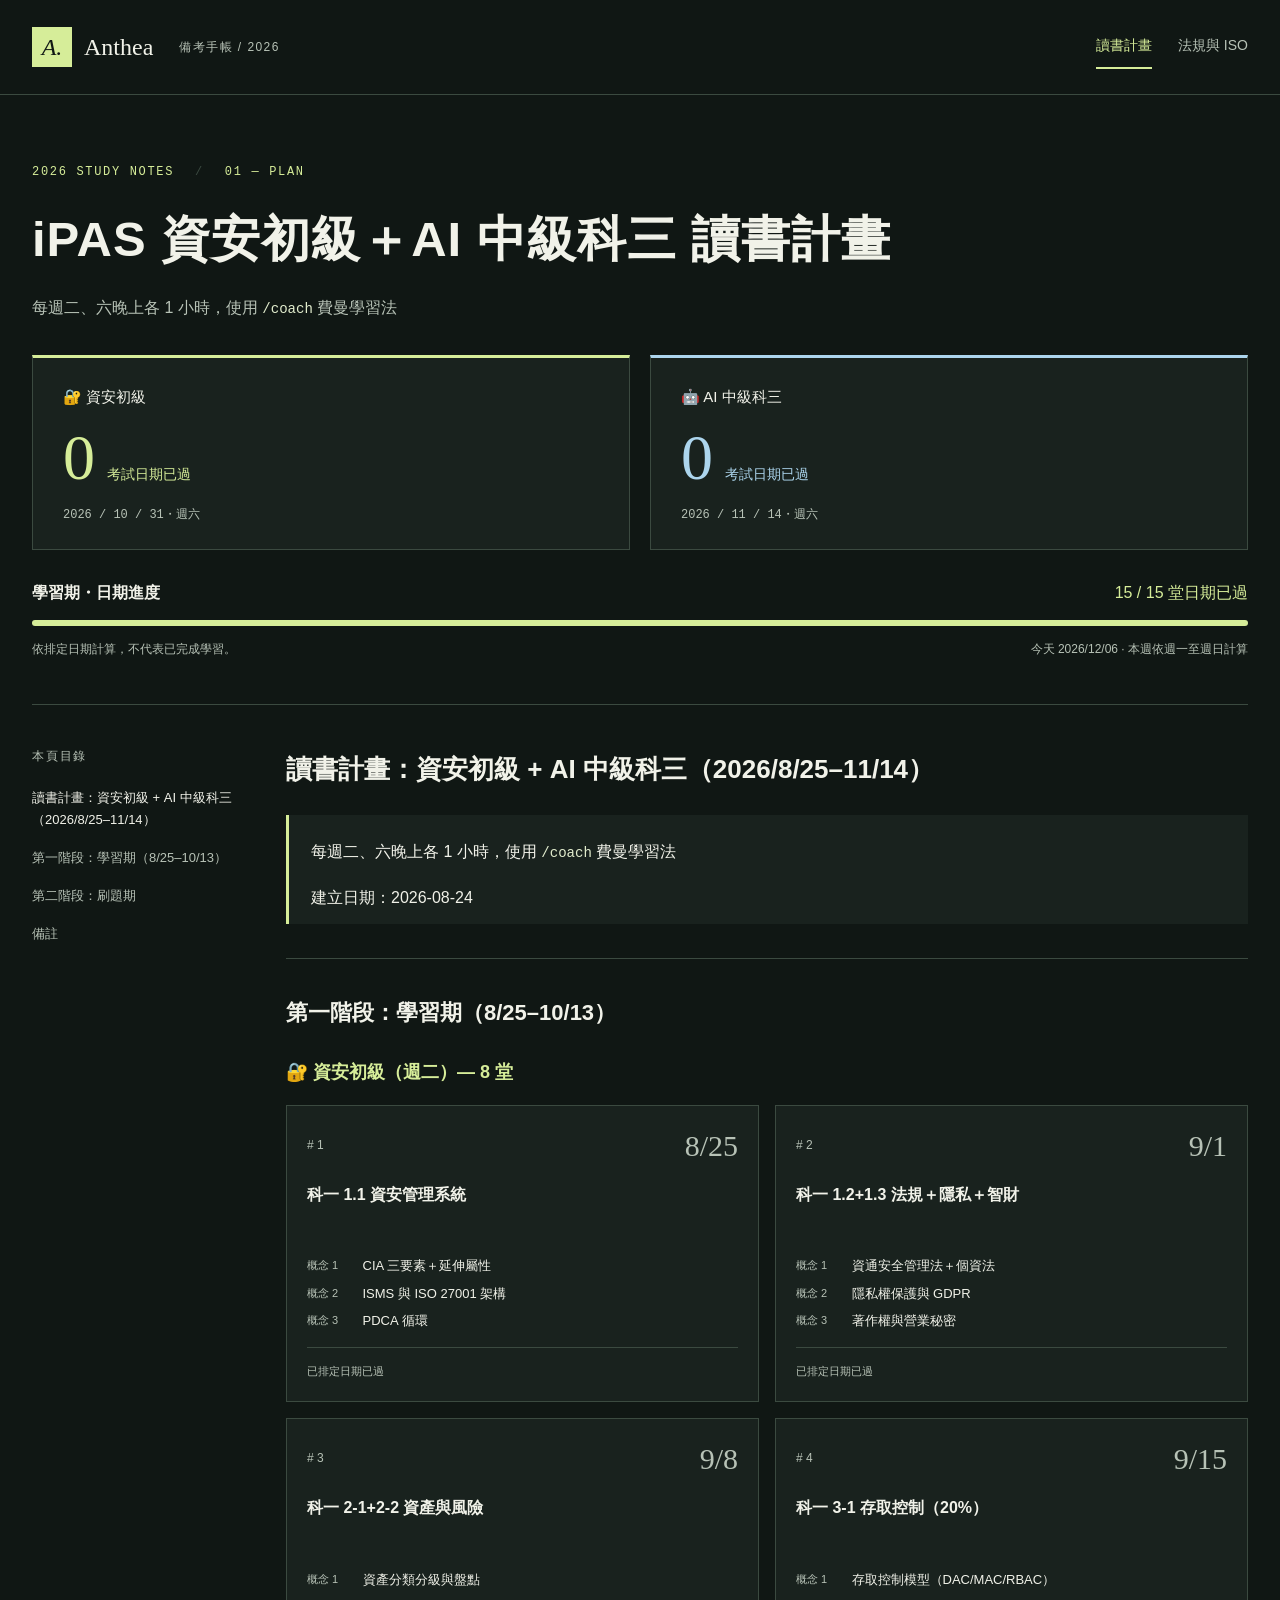
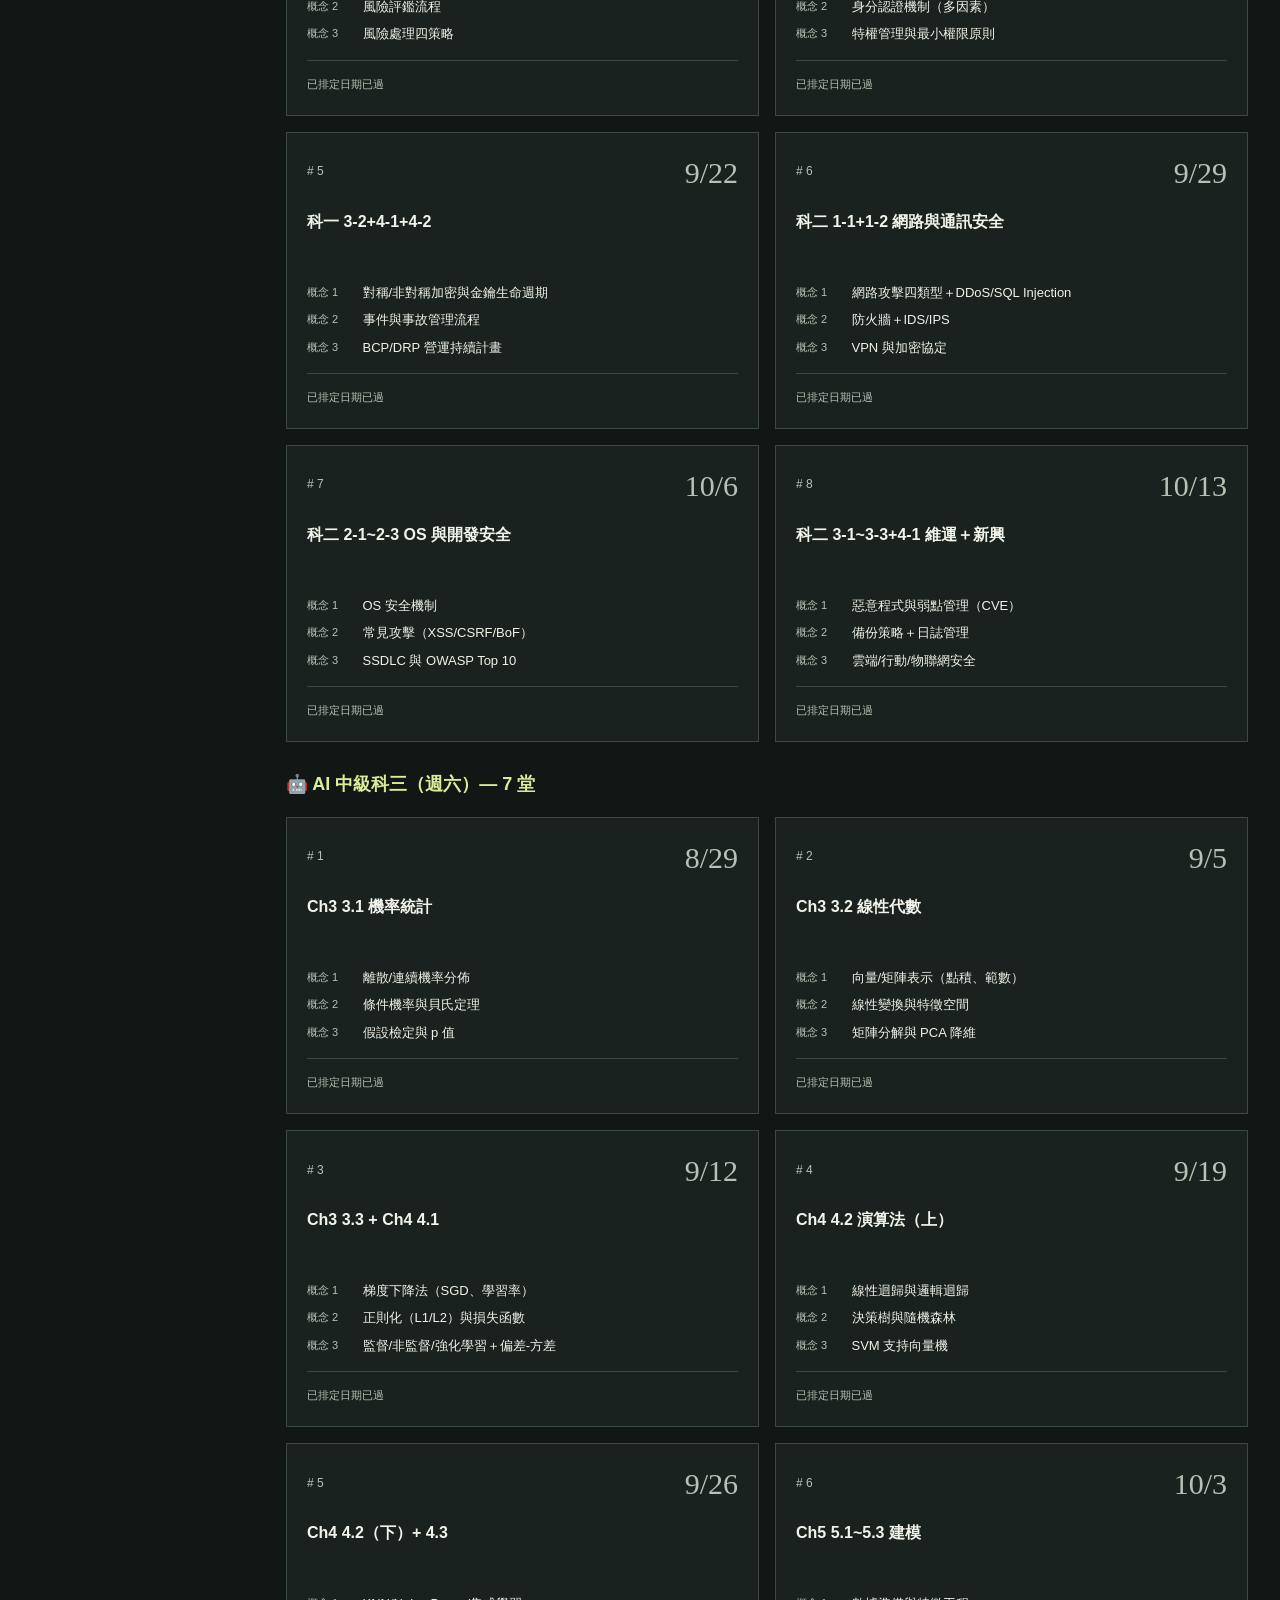
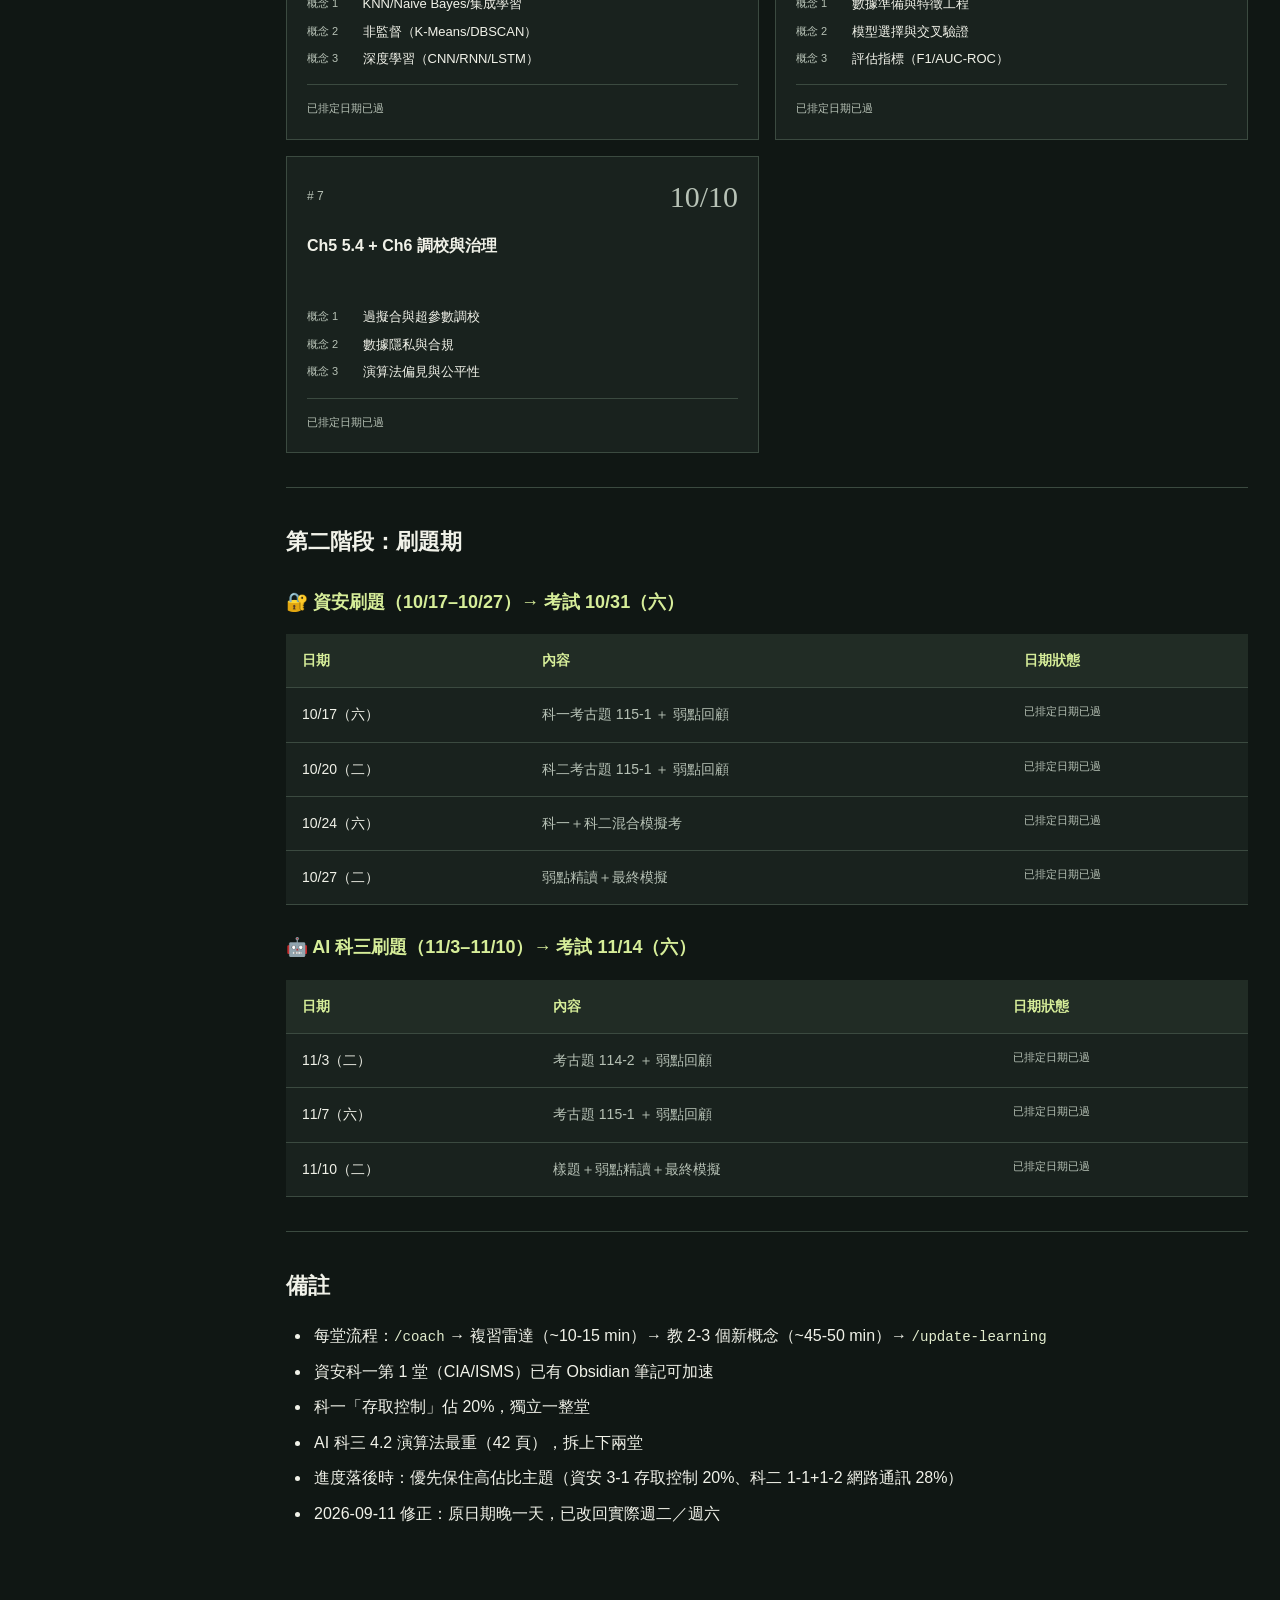
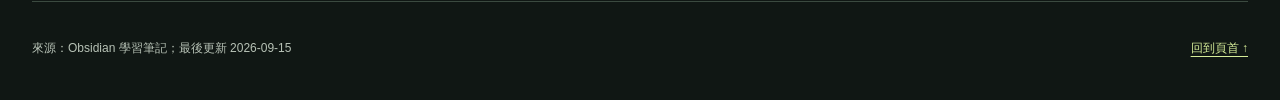
==== index.html @ b72fe439 "iPAS 讀書計畫與資安法規 ISO 總整理靜態網頁 Co-Authored-By: Claude Fable 5.1 <noreply@anthropic.com>" ====
<!doctype html>
<html lang="zh-Hant">
<head>
<meta charset="utf-8">
<meta name="viewport" content="width=device-width, initial-scale=1">
<meta name="color-scheme" content="dark">
<meta name="description" content="iPAS 資安初級＋AI 中級科三 讀書計畫；完整保留 Obsidian 學習筆記與待確認紀錄。">
<title>iPAS 資安初級＋AI 中級科三 讀書計畫</title>
<link rel="icon" href="data:,">
<link rel="stylesheet" href="styles.css">
<script src="app.js" defer></script>
</head>
<body class="plan">
<a class="skip-link" href="#main">跳至主要內容</a>
<header class="site-header"><div class="header-inner">
<a class="brand" href="index.html"><span class="brand-mark" aria-hidden="true">A.</span> Anthea<span class="brand-note">備考手帳 / 2026</span></a>
<nav aria-label="主要導覽"><a href="index.html" aria-current="page">讀書計畫</a><a href="regulations.html" >法規與 ISO</a></nav>
</div></header>
<main id="main">
<section class="hero"><p class="eyebrow">2026 STUDY NOTES <span aria-hidden="true">/</span> 01 — PLAN</p>
<h1>iPAS 資安初級＋AI 中級科三 讀書計畫</h1><p class="hero-intro">每週二、六晚上各 1 小時，使用 <code>/coach</code> 費曼學習法</p>
<div class="countdown-grid">
<section class="countdown security"><p class="card-label">🔐 資安初級</p><p class="countdown-value"><strong data-countdown="2026-10-31">—</strong><span data-countdown-label>天後考試</span></p><p class="exam-date">2026 / 10 / 31・週六</p></section>
<section class="countdown ai"><p class="card-label">🤖 AI 中級科三</p><p class="countdown-value"><strong data-countdown="2026-11-14">—</strong><span data-countdown-label>天後考試</span></p><p class="exam-date">2026 / 11 / 14・週六</p></section>
</div>
<section class="progress-panel" aria-labelledby="progress-title"><div class="progress-heading"><h2 id="progress-title">學習期・日期進度</h2><span id="progress-count">— / 15 堂</span></div>
<progress id="schedule-progress" max="15" value="0" aria-labelledby="progress-title"></progress>
<div class="progress-caption"><p>依排定日期計算，不代表已完成學習。</p><p id="today-label">日期狀態於啟用 JavaScript 後顯示</p></div></section>
<noscript><p class="notice">JavaScript 未啟用：倒數、日期狀態與進度不計算；完整課表仍可閱讀。</p></noscript></section>
<div class="reading-layout"><aside class="page-toc"><nav aria-label="頁內目錄"><p class="toc-label">本頁目錄</p><a href="#plan-s1" class="toc-level-2">讀書計畫：資安初級 + AI 中級科三（2026/8/25–11/14）</a>
<a href="#plan-s2" class="toc-level-3">第一階段：學習期（8/25–10/13）</a>
<a href="#plan-s5" class="toc-level-3">第二階段：刷題期</a>
<a href="#plan-s8" class="toc-level-3">備註</a></nav></aside>
<div class="reading-content">
<h2 id="plan-s1">讀書計畫：資安初級 + AI 中級科三（2026/8/25–11/14）</h2>
<blockquote>
<p>每週二、六晚上各 1 小時，使用 <code>/coach</code> 費曼學習法</p>
<p>建立日期：2026-08-24</p>
</blockquote>
<hr>
<h3 id="plan-s2">第一階段：學習期（8/25–10/13）</h3>
<h4 id="plan-s3">🔐 資安初級（週二）— 8 堂</h4>
<div class="table-scroll" role="region" tabindex="0" aria-label="🔐 資安初級（週二）— 8 堂">
<table class="lesson-table">
<thead><tr>
<th scope="col">#</th>
<th scope="col">日期</th>
<th scope="col">範圍</th>
<th scope="col">概念 1</th>
<th scope="col">概念 2</th>
<th scope="col">概念 3</th>
<th scope="col">日期狀態</th>
</tr></thead>
<tbody>
<tr data-date="2026-08-25" data-kind="lesson">
<td data-label="#">1</td>
<td data-label="日期">8/25</td>
<td data-label="範圍">科一 1.1 資安管理系統</td>
<td data-label="概念 1">CIA 三要素＋延伸屬性</td>
<td data-label="概念 2">ISMS 與 ISO 27001 架構</td>
<td data-label="概念 3">PDCA 循環</td>
<td class="date-status" data-label="日期狀態">已排定</td>
</tr>
<tr data-date="2026-09-01" data-kind="lesson">
<td data-label="#">2</td>
<td data-label="日期">9/1</td>
<td data-label="範圍">科一 1.2+1.3 法規＋隱私＋智財</td>
<td data-label="概念 1">資通安全管理法＋個資法</td>
<td data-label="概念 2">隱私權保護與 GDPR</td>
<td data-label="概念 3">著作權與營業秘密</td>
<td class="date-status" data-label="日期狀態">已排定</td>
</tr>
<tr data-date="2026-09-08" data-kind="lesson">
<td data-label="#">3</td>
<td data-label="日期">9/8</td>
<td data-label="範圍">科一 2-1+2-2 資產與風險</td>
<td data-label="概念 1">資產分類分級與盤點</td>
<td data-label="概念 2">風險評鑑流程</td>
<td data-label="概念 3">風險處理四策略</td>
<td class="date-status" data-label="日期狀態">已排定</td>
</tr>
<tr data-date="2026-09-15" data-kind="lesson">
<td data-label="#">4</td>
<td data-label="日期">9/15</td>
<td data-label="範圍">科一 3-1 存取控制（20%）</td>
<td data-label="概念 1">存取控制模型（DAC/MAC/RBAC）</td>
<td data-label="概念 2">身分認證機制（多因素）</td>
<td data-label="概念 3">特權管理與最小權限原則</td>
<td class="date-status" data-label="日期狀態">已排定</td>
</tr>
<tr data-date="2026-09-22" data-kind="lesson">
<td data-label="#">5</td>
<td data-label="日期">9/22</td>
<td data-label="範圍">科一 3-2+4-1+4-2</td>
<td data-label="概念 1">對稱/非對稱加密與金鑰生命週期</td>
<td data-label="概念 2">事件與事故管理流程</td>
<td data-label="概念 3">BCP/DRP 營運持續計畫</td>
<td class="date-status" data-label="日期狀態">已排定</td>
</tr>
<tr data-date="2026-09-29" data-kind="lesson">
<td data-label="#">6</td>
<td data-label="日期">9/29</td>
<td data-label="範圍">科二 1-1+1-2 網路與通訊安全</td>
<td data-label="概念 1">網路攻擊四類型＋DDoS/SQL Injection</td>
<td data-label="概念 2">防火牆＋IDS/IPS</td>
<td data-label="概念 3">VPN 與加密協定</td>
<td class="date-status" data-label="日期狀態">已排定</td>
</tr>
<tr data-date="2026-10-06" data-kind="lesson">
<td data-label="#">7</td>
<td data-label="日期">10/6</td>
<td data-label="範圍">科二 2-1~2-3 OS 與開發安全</td>
<td data-label="概念 1">OS 安全機制</td>
<td data-label="概念 2">常見攻擊（XSS/CSRF/BoF）</td>
<td data-label="概念 3">SSDLC 與 OWASP Top 10</td>
<td class="date-status" data-label="日期狀態">已排定</td>
</tr>
<tr data-date="2026-10-13" data-kind="lesson">
<td data-label="#">8</td>
<td data-label="日期">10/13</td>
<td data-label="範圍">科二 3-1~3-3+4-1 維運＋新興</td>
<td data-label="概念 1">惡意程式與弱點管理（CVE）</td>
<td data-label="概念 2">備份策略＋日誌管理</td>
<td data-label="概念 3">雲端/行動/物聯網安全</td>
<td class="date-status" data-label="日期狀態">已排定</td>
</tr>
</tbody></table>
</div>
<h4 id="plan-s4">🤖 AI 中級科三（週六）— 7 堂</h4>
<div class="table-scroll" role="region" tabindex="0" aria-label="🤖 AI 中級科三（週六）— 7 堂">
<table class="lesson-table">
<thead><tr>
<th scope="col">#</th>
<th scope="col">日期</th>
<th scope="col">範圍</th>
<th scope="col">概念 1</th>
<th scope="col">概念 2</th>
<th scope="col">概念 3</th>
<th scope="col">日期狀態</th>
</tr></thead>
<tbody>
<tr data-date="2026-08-29" data-kind="lesson">
<td data-label="#">1</td>
<td data-label="日期">8/29</td>
<td data-label="範圍">Ch3 3.1 機率統計</td>
<td data-label="概念 1">離散/連續機率分佈</td>
<td data-label="概念 2">條件機率與貝氏定理</td>
<td data-label="概念 3">假設檢定與 p 值</td>
<td class="date-status" data-label="日期狀態">已排定</td>
</tr>
<tr data-date="2026-09-05" data-kind="lesson">
<td data-label="#">2</td>
<td data-label="日期">9/5</td>
<td data-label="範圍">Ch3 3.2 線性代數</td>
<td data-label="概念 1">向量/矩陣表示（點積、範數）</td>
<td data-label="概念 2">線性變換與特徵空間</td>
<td data-label="概念 3">矩陣分解與 PCA 降維</td>
<td class="date-status" data-label="日期狀態">已排定</td>
</tr>
<tr data-date="2026-09-12" data-kind="lesson">
<td data-label="#">3</td>
<td data-label="日期">9/12</td>
<td data-label="範圍">Ch3 3.3 + Ch4 4.1</td>
<td data-label="概念 1">梯度下降法（SGD、學習率）</td>
<td data-label="概念 2">正則化（L1/L2）與損失函數</td>
<td data-label="概念 3">監督/非監督/強化學習＋偏差-方差</td>
<td class="date-status" data-label="日期狀態">已排定</td>
</tr>
<tr data-date="2026-09-19" data-kind="lesson">
<td data-label="#">4</td>
<td data-label="日期">9/19</td>
<td data-label="範圍">Ch4 4.2 演算法（上）</td>
<td data-label="概念 1">線性迴歸與邏輯迴歸</td>
<td data-label="概念 2">決策樹與隨機森林</td>
<td data-label="概念 3">SVM 支持向量機</td>
<td class="date-status" data-label="日期狀態">已排定</td>
</tr>
<tr data-date="2026-09-26" data-kind="lesson">
<td data-label="#">5</td>
<td data-label="日期">9/26</td>
<td data-label="範圍">Ch4 4.2（下）+ 4.3</td>
<td data-label="概念 1">KNN/Naive Bayes/集成學習</td>
<td data-label="概念 2">非監督（K-Means/DBSCAN）</td>
<td data-label="概念 3">深度學習（CNN/RNN/LSTM）</td>
<td class="date-status" data-label="日期狀態">已排定</td>
</tr>
<tr data-date="2026-10-03" data-kind="lesson">
<td data-label="#">6</td>
<td data-label="日期">10/3</td>
<td data-label="範圍">Ch5 5.1~5.3 建模</td>
<td data-label="概念 1">數據準備與特徵工程</td>
<td data-label="概念 2">模型選擇與交叉驗證</td>
<td data-label="概念 3">評估指標（F1/AUC-ROC）</td>
<td class="date-status" data-label="日期狀態">已排定</td>
</tr>
<tr data-date="2026-10-10" data-kind="lesson">
<td data-label="#">7</td>
<td data-label="日期">10/10</td>
<td data-label="範圍">Ch5 5.4 + Ch6 調校與治理</td>
<td data-label="概念 1">過擬合與超參數調校</td>
<td data-label="概念 2">數據隱私與合規</td>
<td data-label="概念 3">演算法偏見與公平性</td>
<td class="date-status" data-label="日期狀態">已排定</td>
</tr>
</tbody></table>
</div>
<hr>
<h3 id="plan-s5">第二階段：刷題期</h3>
<h4 id="plan-s6">🔐 資安刷題（10/17–10/27）→ 考試 10/31（六）</h4>
<div class="table-scroll" role="region" tabindex="0" aria-label="🔐 資安刷題（10/17–10/27）→ 考試 10/31（六）">
<table class="data-table">
<thead><tr>
<th scope="col">日期</th>
<th scope="col">內容</th>
<th scope="col">日期狀態</th>
</tr></thead>
<tbody>
<tr data-date="2026-10-17" data-kind="drill">
<td data-label="日期">10/17（六）</td>
<td data-label="內容">科一考古題 115-1 ＋ 弱點回顧</td>
<td class="date-status" data-label="日期狀態">已排定</td>
</tr>
<tr data-date="2026-10-20" data-kind="drill">
<td data-label="日期">10/20（二）</td>
<td data-label="內容">科二考古題 115-1 ＋ 弱點回顧</td>
<td class="date-status" data-label="日期狀態">已排定</td>
</tr>
<tr data-date="2026-10-24" data-kind="drill">
<td data-label="日期">10/24（六）</td>
<td data-label="內容">科一＋科二混合模擬考</td>
<td class="date-status" data-label="日期狀態">已排定</td>
</tr>
<tr data-date="2026-10-27" data-kind="drill">
<td data-label="日期">10/27（二）</td>
<td data-label="內容">弱點精讀＋最終模擬</td>
<td class="date-status" data-label="日期狀態">已排定</td>
</tr>
</tbody></table>
</div>
<h4 id="plan-s7">🤖 AI 科三刷題（11/3–11/10）→ 考試 11/14（六）</h4>
<div class="table-scroll" role="region" tabindex="0" aria-label="🤖 AI 科三刷題（11/3–11/10）→ 考試 11/14（六）">
<table class="data-table">
<thead><tr>
<th scope="col">日期</th>
<th scope="col">內容</th>
<th scope="col">日期狀態</th>
</tr></thead>
<tbody>
<tr data-date="2026-11-03" data-kind="drill">
<td data-label="日期">11/3（二）</td>
<td data-label="內容">考古題 114-2 ＋ 弱點回顧</td>
<td class="date-status" data-label="日期狀態">已排定</td>
</tr>
<tr data-date="2026-11-07" data-kind="drill">
<td data-label="日期">11/7（六）</td>
<td data-label="內容">考古題 115-1 ＋ 弱點回顧</td>
<td class="date-status" data-label="日期狀態">已排定</td>
</tr>
<tr data-date="2026-11-10" data-kind="drill">
<td data-label="日期">11/10（二）</td>
<td data-label="內容">樣題＋弱點精讀＋最終模擬</td>
<td class="date-status" data-label="日期狀態">已排定</td>
</tr>
</tbody></table>
</div>
<hr>
<h3 id="plan-s8">備註</h3>
<ul>
<li>每堂流程：<code>/coach</code> → 複習雷達（~10-15 min）→ 教 2-3 個新概念（~45-50 min）→ <code>/update-learning</code></li>
<li>資安科一第 1 堂（CIA/ISMS）已有 Obsidian 筆記可加速</li>
<li>科一「存取控制」佔 20%，獨立一整堂</li>
<li>AI 科三 4.2 演算法最重（42 頁），拆上下兩堂</li>
<li>進度落後時：優先保住高佔比主題（資安 3-1 存取控制 20%、科二 1-1+1-2 網路通訊 28%）</li>
<li>2026-09-11 修正：原日期晚一天，已改回實際週二／週六</li>
</ul></div></div>
</main>
<footer><p>來源：Obsidian 學習筆記；最後更新 2026-09-15</p><a href="#main">回到頁首 ↑</a></footer>
</body>
</html>
---- styles.css ----
:root {
  color-scheme: dark;
  --bg: #101714;
  --panel: #19221e;
  --raised: #212c25;
  --line: #3b4a40;
  --text: #f1f2e9;
  --muted: #b7c2b6;
  --lime: #d6ed99;
  --blue: #acd5ed;
  --amber: #ffda97;
}
* { box-sizing: border-box; }
html { scroll-behavior: smooth; scroll-padding-top: 24px; }
body { margin: 0; background: var(--bg); color: var(--text); font: 16px/1.85 "Noto Sans TC", "PingFang TC", "Microsoft JhengHei", sans-serif; overflow-wrap: anywhere; }
a { color: var(--lime); text-underline-offset: 4px; }
a:hover { color: #fff; }
a:focus-visible, summary:focus-visible, [tabindex]:focus-visible { outline: 3px solid var(--lime); outline-offset: 5px; }
button, summary, a { -webkit-tap-highlight-color: transparent; }
p { margin: .65em 0 1em; }
code { font: .88em/1.7 ui-monospace, "SFMono-Regular", Consolas, monospace; color: #e1eccd; }
strong { font-weight: 650; }
.site-header { border-bottom: 1px solid var(--line); }
.header-inner, main, footer { width: min(1240px, calc(100% - 64px)); margin: auto; }
.header-inner { display: flex; justify-content: space-between; align-items: center; gap: 24px; min-height: 94px; }
.brand { display: flex; align-items: center; gap: 12px; color: var(--text); text-decoration: none; font: 24px/1.2 Georgia, serif; }
.brand-mark { display: grid; place-items: center; width: 40px; height: 40px; background: var(--lime); color: var(--bg); font-style: italic; }
.brand-note { margin-left: 14px; font: 12px/1.5 "PingFang TC", sans-serif; letter-spacing: .12em; color: var(--muted); }
.site-header nav { display: flex; gap: 26px; }
.site-header nav a { min-height: 44px; display: flex; align-items: center; font-size: 14px; text-decoration: none; color: var(--muted); border-bottom: 2px solid transparent; }
.site-header nav a[aria-current] { color: var(--lime); border-color: var(--lime); }
.hero { padding: 60px 0 44px; }
.eyebrow { font: 12px/1.5 ui-monospace, monospace; color: var(--lime); letter-spacing: .14em; }
.eyebrow span { margin: 0 12px; color: var(--line); }
h1 { max-width: 900px; margin: 24px 0 20px; font: 600 clamp(30px, 4vw, 49px)/1.4 "Noto Sans TC", "PingFang TC", sans-serif; letter-spacing: .02em; text-wrap: balance; }
.hero-intro { color: var(--muted); }
.countdown-grid { display: grid; grid-template-columns: repeat(2, minmax(0, 1fr)); gap: 20px; margin-top: 32px; }
.countdown { padding: 25px 30px; border: 1px solid var(--line); border-top: 3px solid var(--lime); background: var(--panel); }
.countdown.ai { border-top-color: var(--blue); }
.card-label { margin: 0; font-size: 15px; }
.countdown-value { display: flex; flex-wrap: wrap; align-items: baseline; gap: 12px; margin: 10px 0 0; color: var(--lime); }
.ai .countdown-value { color: var(--blue); }
.countdown-value strong { font: 64px/1.15 Georgia, serif; font-variant-numeric: tabular-nums; }
.countdown-value span { font-size: 14px; }
.exam-date { margin: 12px 0 0; color: var(--muted); font: 12px/1.5 ui-monospace, monospace; }
.progress-panel { margin-top: 28px; }
.progress-heading, .progress-caption { display: flex; justify-content: space-between; align-items: baseline; gap: 12px; }
.progress-heading h2 { margin: 0; font-size: 16px; }
#progress-count { color: var(--lime); font-variant-numeric: tabular-nums; }
progress { appearance: none; display: block; width: 100%; height: 6px; margin: 12px 0; border: 0; background: var(--raised); border-radius: 10px; overflow: hidden; }
progress::-webkit-progress-bar { background: var(--raised); }
progress::-webkit-progress-value { background: var(--lime); }
progress::-moz-progress-bar { background: var(--lime); }
.progress-caption { color: var(--muted); font-size: 12px; }
.progress-caption p { margin: 0; }
.reading-layout { display: grid; grid-template-columns: 210px minmax(0, 1fr); gap: 44px; border-top: 1px solid var(--line); padding-top: 32px; }
.reading-content, .reading-content > *, .chapter-body { min-width: 0; }
.page-toc nav { position: sticky; top: 24px; max-height: calc(100vh - 48px); overflow: auto; }
.toc-label { color: var(--muted); font-size: 12px; letter-spacing: .15em; }
.page-toc a { display: block; color: var(--muted); text-decoration: none; font-size: 13px; line-height: 1.7; padding: 8px 0; }
.page-toc a:hover { color: var(--lime); }
.page-toc .toc-level-2 { color: var(--text); }
.reading-content h2 { font-size: 26px; line-height: 1.6; margin: 12px 0 24px; }
.reading-content h3 { font-size: 22px; line-height: 1.6; margin: 36px 0 18px; }
.reading-content h4 { font-size: 18px; line-height: 1.6; margin: 28px 0 16px; color: var(--lime); }
hr { margin: 34px 0; border: 0; border-top: 1px solid var(--line); }
blockquote { margin: 20px 0; padding: 12px 22px; background: var(--panel); border-left: 3px solid var(--lime); }
blockquote p:last-child { margin-bottom: 0; }
li { padding-left: 3px; margin: 6px 0; }
ul, ol { padding-left: 25px; }
.table-scroll { overflow-x: auto; max-width: 100%; margin: 18px 0 28px; scrollbar-color: var(--line) var(--panel); }
table { border-collapse: collapse; width: 100%; font-size: 14px; line-height: 1.8; text-align: left; }
th { color: var(--lime); background: var(--raised); font-weight: 600; }
th, td { padding: 14px 16px; border-bottom: 1px solid var(--line); vertical-align: top; }
.data-table { min-width: 510px; background: var(--panel); }
.iso-table { min-width: 460px; }
.iso-table th:first-child { width: 90px; font-variant-numeric: tabular-nums; }
.lesson-table { display: block; }
.lesson-table thead { position: absolute; width: 1px; height: 1px; overflow: hidden; clip-path: inset(50%); }
.lesson-table tbody { display: grid; grid-template-columns: repeat(2, minmax(0, 1fr)); gap: 16px; }
.lesson-table tr { display: grid; grid-template-columns: auto 1fr; align-content: start; gap: 4px 14px; background: var(--panel); border: 1px solid var(--line); padding: 20px; }
.lesson-table td { padding: 0; border: 0; }
.lesson-table td:first-child { color: var(--muted); font-size: 12px; align-self: center; }
.lesson-table td:first-child::before { content: "# "; }
.lesson-table td:nth-child(2) { text-align: right; font: 30px/1.3 Georgia, serif; font-variant-numeric: tabular-nums; }
.lesson-table td:nth-child(3) { grid-column: 1 / -1; color: var(--text); font-size: 16px; font-weight: 600; min-height: 3.7em; margin: 12px 0 10px; }
.lesson-table td:nth-child(n+4) { grid-column: 1 / -1; }
.lesson-table td:nth-child(n+4):not(.date-status) { display: grid; grid-template-columns: 3.5em minmax(0, 1fr); gap: 10px; font-size: 13px; }
.lesson-table td:nth-child(n+4):not(.date-status)::before { content: attr(data-label); color: var(--muted); font-size: 11px; padding-top: 2px; }
.date-status { font-size: 11px; color: var(--muted); }
.lesson-table .date-status { padding-top: 14px; margin-top: 10px; border-top: 1px solid var(--line); }
.lesson-table tr.is-week { border: 1px solid var(--lime); background: #263124; box-shadow: inset 0 3px 0 var(--lime); }
.is-week .date-status { color: var(--lime); font-weight: 600; }
.badge { display: inline-block; padding: 1px 7px; margin-right: 6px; background: var(--lime); color: var(--bg); font-size: 11px; border-radius: 3px; }
.is-past td:nth-child(2) { color: var(--muted); }
.notice { padding: 16px 20px; border-left: 3px solid var(--amber); background: #2e291e; color: var(--amber); font-size: 14px; }
.notice a { color: var(--amber); }
.warning-mark { background: #4a3920; color: #ffe0a6; padding: 1px 3px; box-decoration-break: clone; }
.number-grid { display: grid; grid-template-columns: repeat(2, minmax(0, 1fr)); gap: 1px; background: var(--line); border: 1px solid var(--line); }
.number-grid > div { background: var(--panel); padding: 20px; }
.number-grid dt { font-size: 12px; color: var(--muted); margin-bottom: 8px; }
.number-grid dd { margin: 0; font-size: 16px; line-height: 1.8; }
.quick-reference { margin-bottom: 40px; }
#law { margin-top: 48px; padding-top: 28px; border-top: 1px solid var(--line); }
.metadata { color: var(--muted); font-size: 12px; margin: 20px 0; border: 1px solid var(--line); padding: 0 16px; }
summary { cursor: pointer; min-height: 48px; padding: 12px 0; }
pre { white-space: pre-wrap; overflow-wrap: anywhere; font: 12px/1.8 ui-monospace, monospace; }
.source-path { word-break: break-all; }
.unlinked { text-decoration: underline dotted; text-underline-offset: 4px; }
figure { margin: 24px 0; }
.image-link { display: block; }
img { display: block; max-width: 100%; width: 100%; height: auto; border-radius: 4px; }
figcaption { color: var(--muted); font-size: 12px; margin-top: 8px; text-align: right; }
.chapter { margin: 28px 0; border: 1px solid var(--line); background: var(--panel); }
.chapter > summary { padding: 22px 24px; font-size: 20px; font-weight: 600; }
.chapter-kicker { font-size: 11px; letter-spacing: .1em; color: var(--lime); display: block; padding-left: 20px; }
.chapter-body { padding: 0 24px 24px; }
.chapter[open] > summary { border-bottom: 1px solid var(--line); }
footer { display: flex; align-items: baseline; justify-content: space-between; gap: 20px; padding: 28px 0; margin-top: 56px; border-top: 1px solid var(--line); font-size: 12px; color: var(--muted); }
.skip-link { position: fixed; top: -100px; left: 16px; padding: 12px; z-index: 10; background: var(--bg); }
.skip-link:focus { top: 12px; }
@media (max-width: 960px) {
  .brand-note { display: none; }
  .reading-layout { grid-template-columns: 1fr; gap: 24px; }
  .page-toc nav { position: static; max-height: none; display: flex; flex-wrap: wrap; gap: 4px 16px; padding-bottom: 20px; border-bottom: 1px solid var(--line); }
  .toc-label { flex: 0 0 100%; margin: 0 0 8px; }
  .page-toc a { padding: 6px 0; }
}
@media (max-width: 600px) {
  .header-inner, main, footer { width: calc(100% - 36px); }
  .header-inner { gap: 12px; min-height: 76px; }
  .brand { gap: 8px; font-size: 20px; }
  .brand-mark { width: 30px; height: 32px; }
  .site-header nav { gap: 15px; }
  .site-header nav a { font-size: 12px; }
  .hero { padding: 34px 0 28px; }
  .eyebrow { font-size: 10px; letter-spacing: .09em; }
  .eyebrow span { margin: 0 6px; }
  h1 { margin: 18px 0; font-size: 30px; }
  .hero-intro { font-size: 14px; }
  .countdown-grid { gap: 10px; margin-top: 24px; }
  .countdown { padding: 16px 13px; }
  .card-label { font-size: 12px; }
  .countdown-value { gap: 5px; }
  .countdown-value strong { font-size: 48px; }
  .countdown-value span { font-size: 11px; }
  .exam-date { font-size: 10px; line-height: 1.8; }
  .progress-caption { display: block; }
  .progress-caption p + p { margin-top: 4px; }
  .lesson-table tbody { grid-template-columns: minmax(0, 1fr); }
  .lesson-table td:nth-child(3) { min-height: 0; }
  .reading-content h2 { font-size: 23px; }
  .reading-content h3 { font-size: 21px; }
  .number-grid { grid-template-columns: minmax(0, 1fr); }
  .number-grid > div { padding: 16px; }
  .notice { padding: 14px 16px; }
  .chapter > summary { padding: 18px 15px; font-size: 18px; }
  .chapter-body { padding: 0 15px 20px; }
  blockquote { padding: 12px 16px; }
  footer { display: block; }
}
@media (prefers-reduced-motion: reduce) { html { scroll-behavior: auto; } }
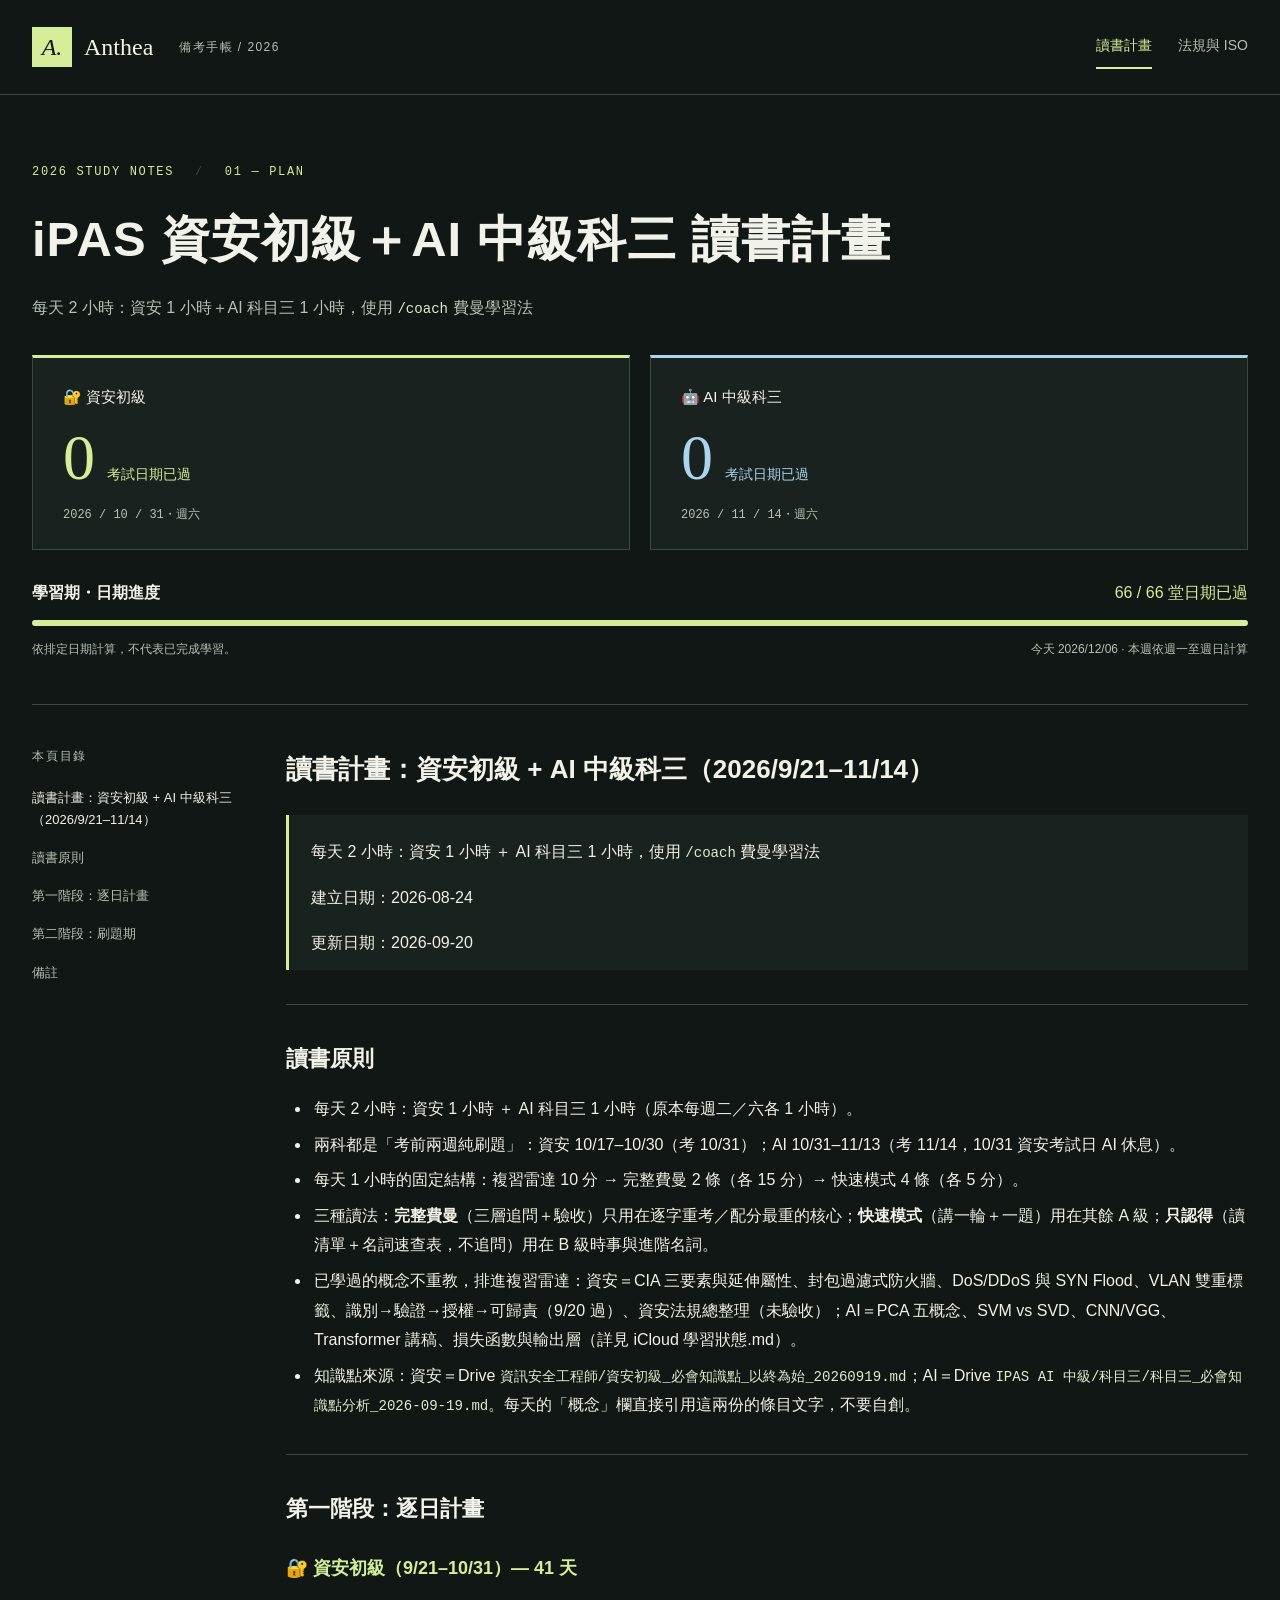
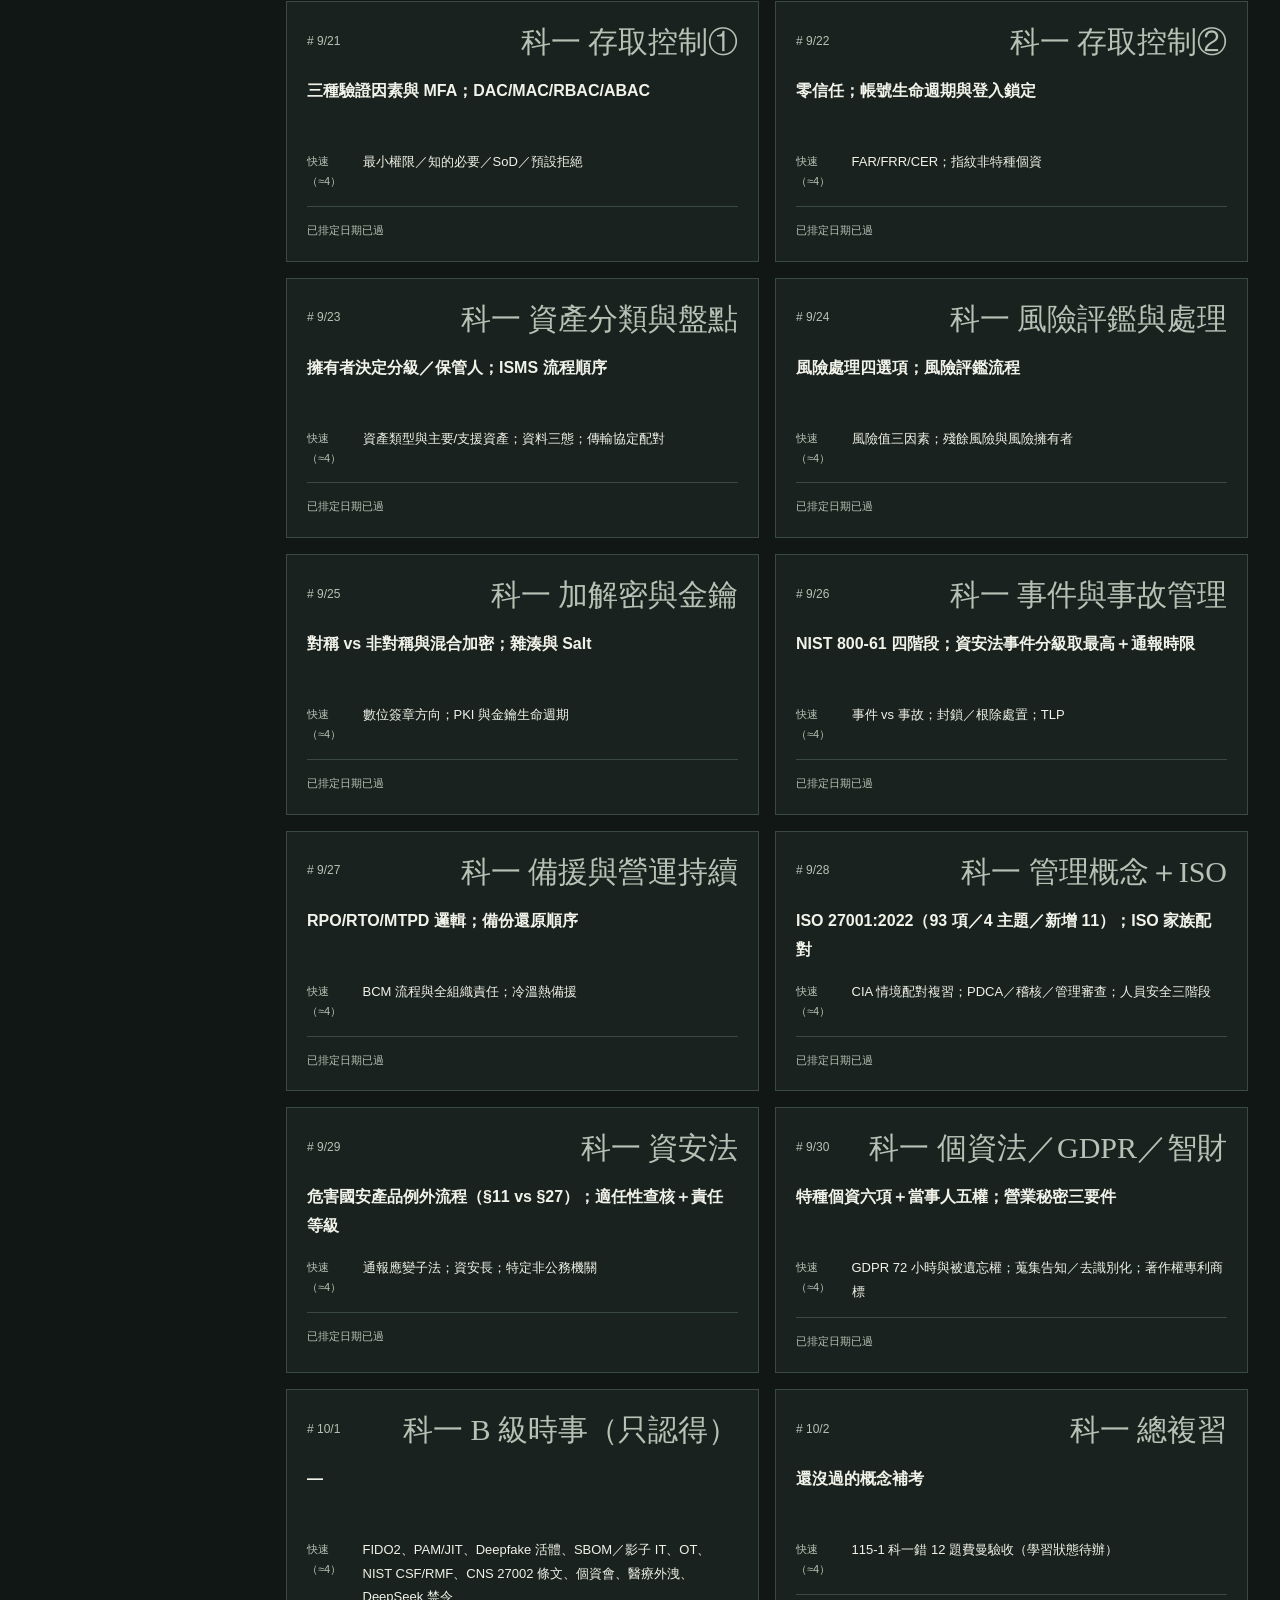
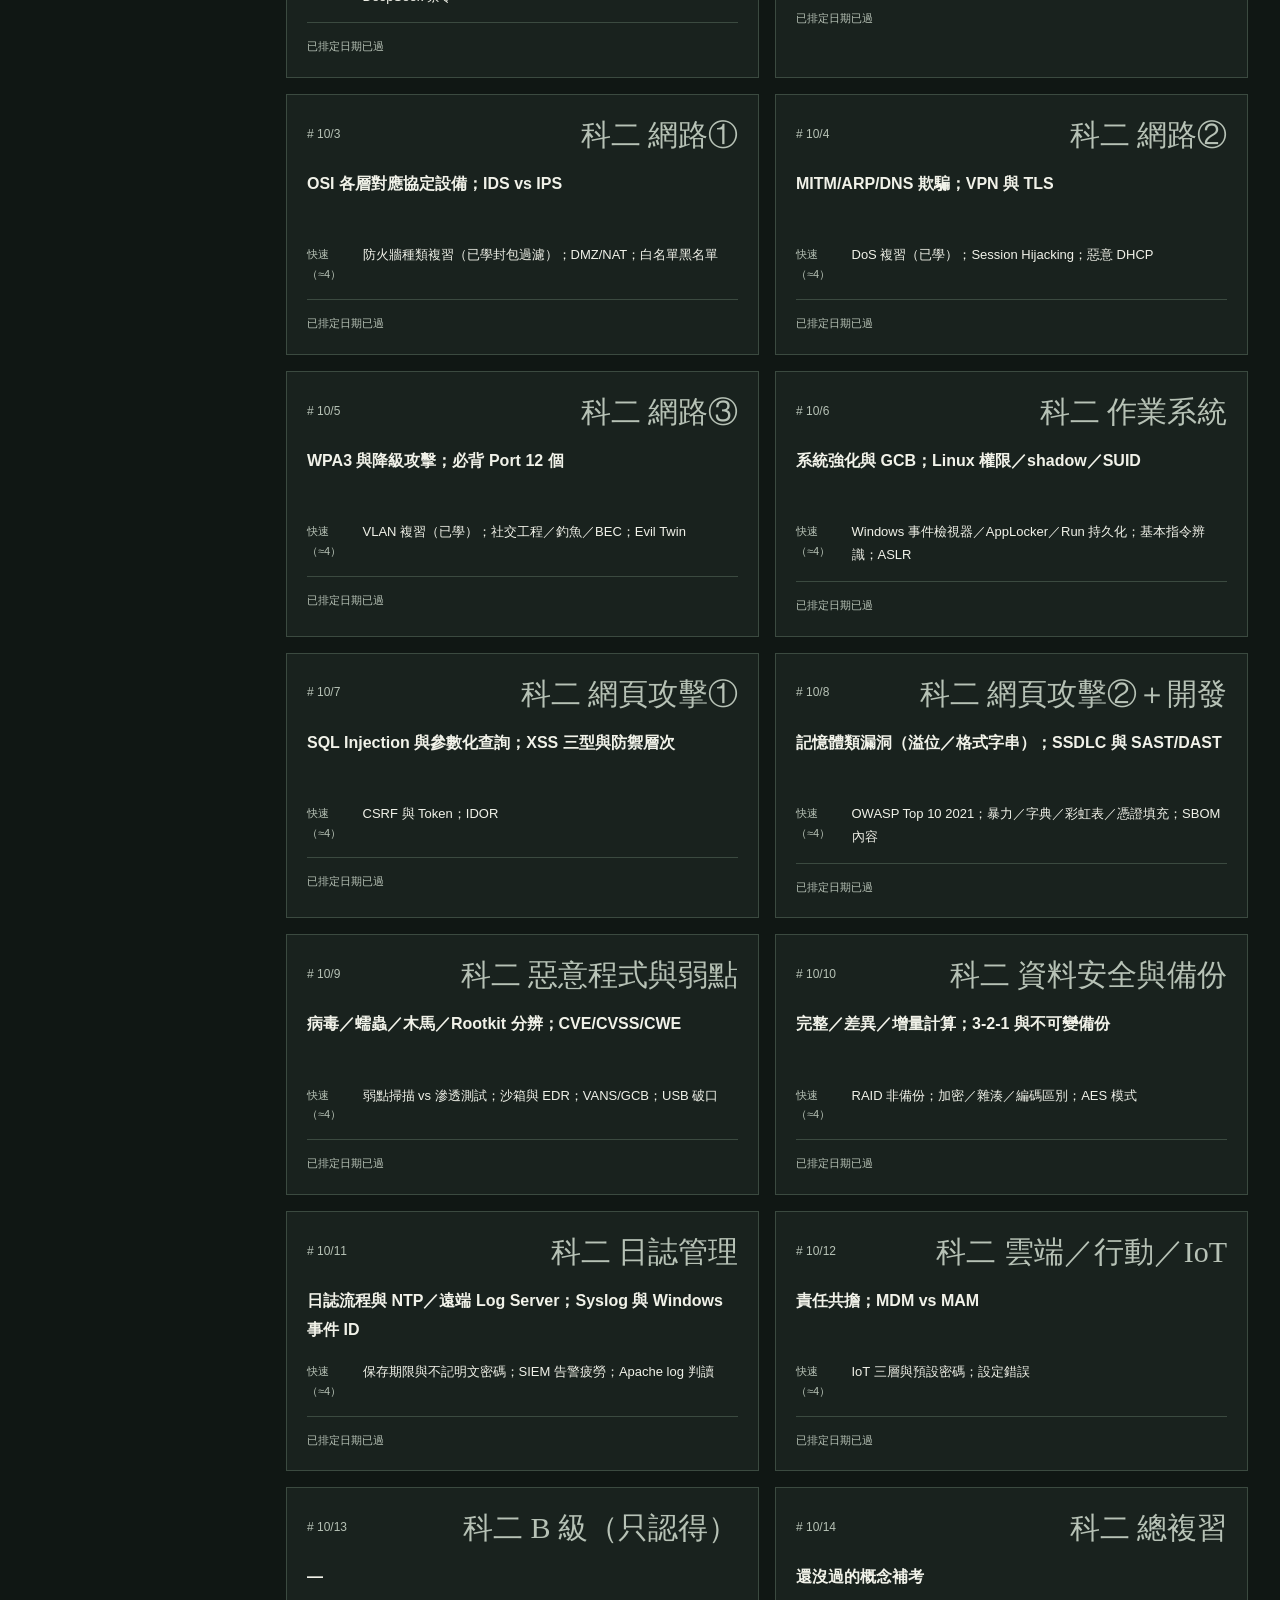
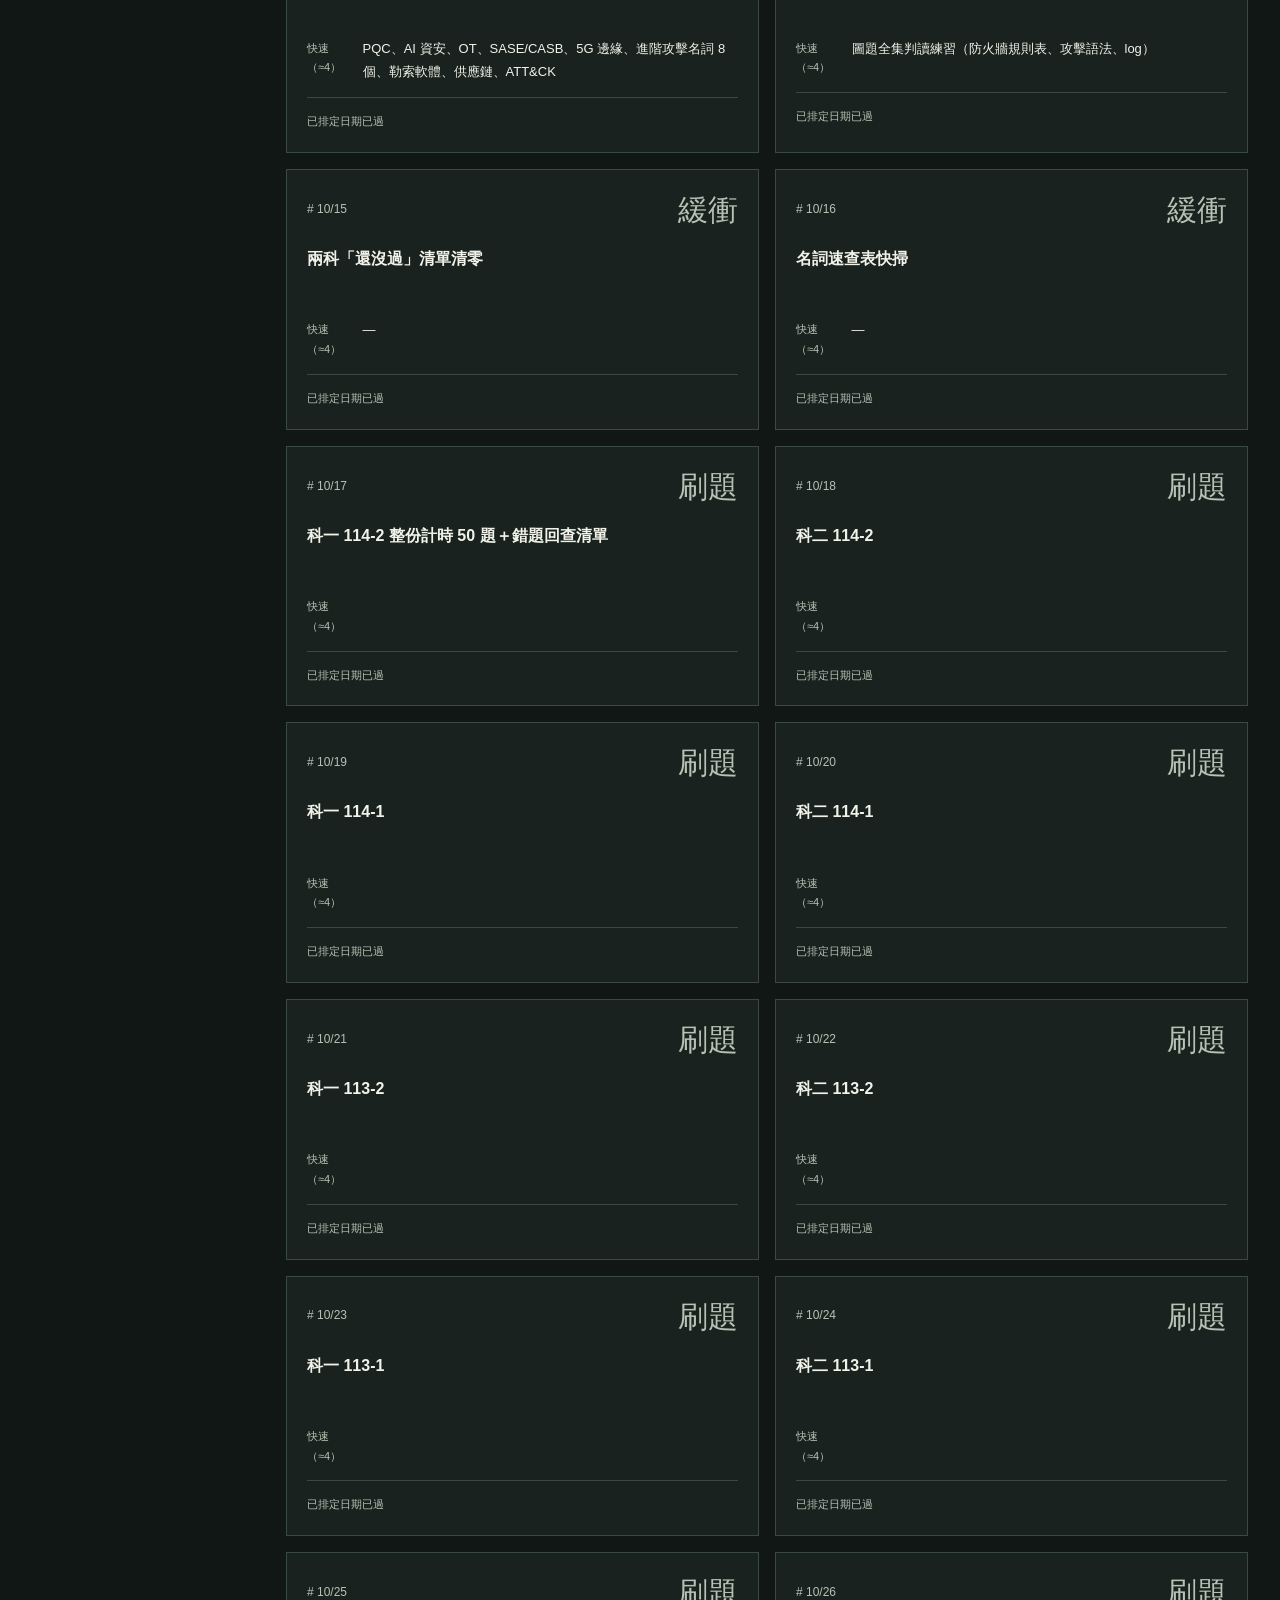
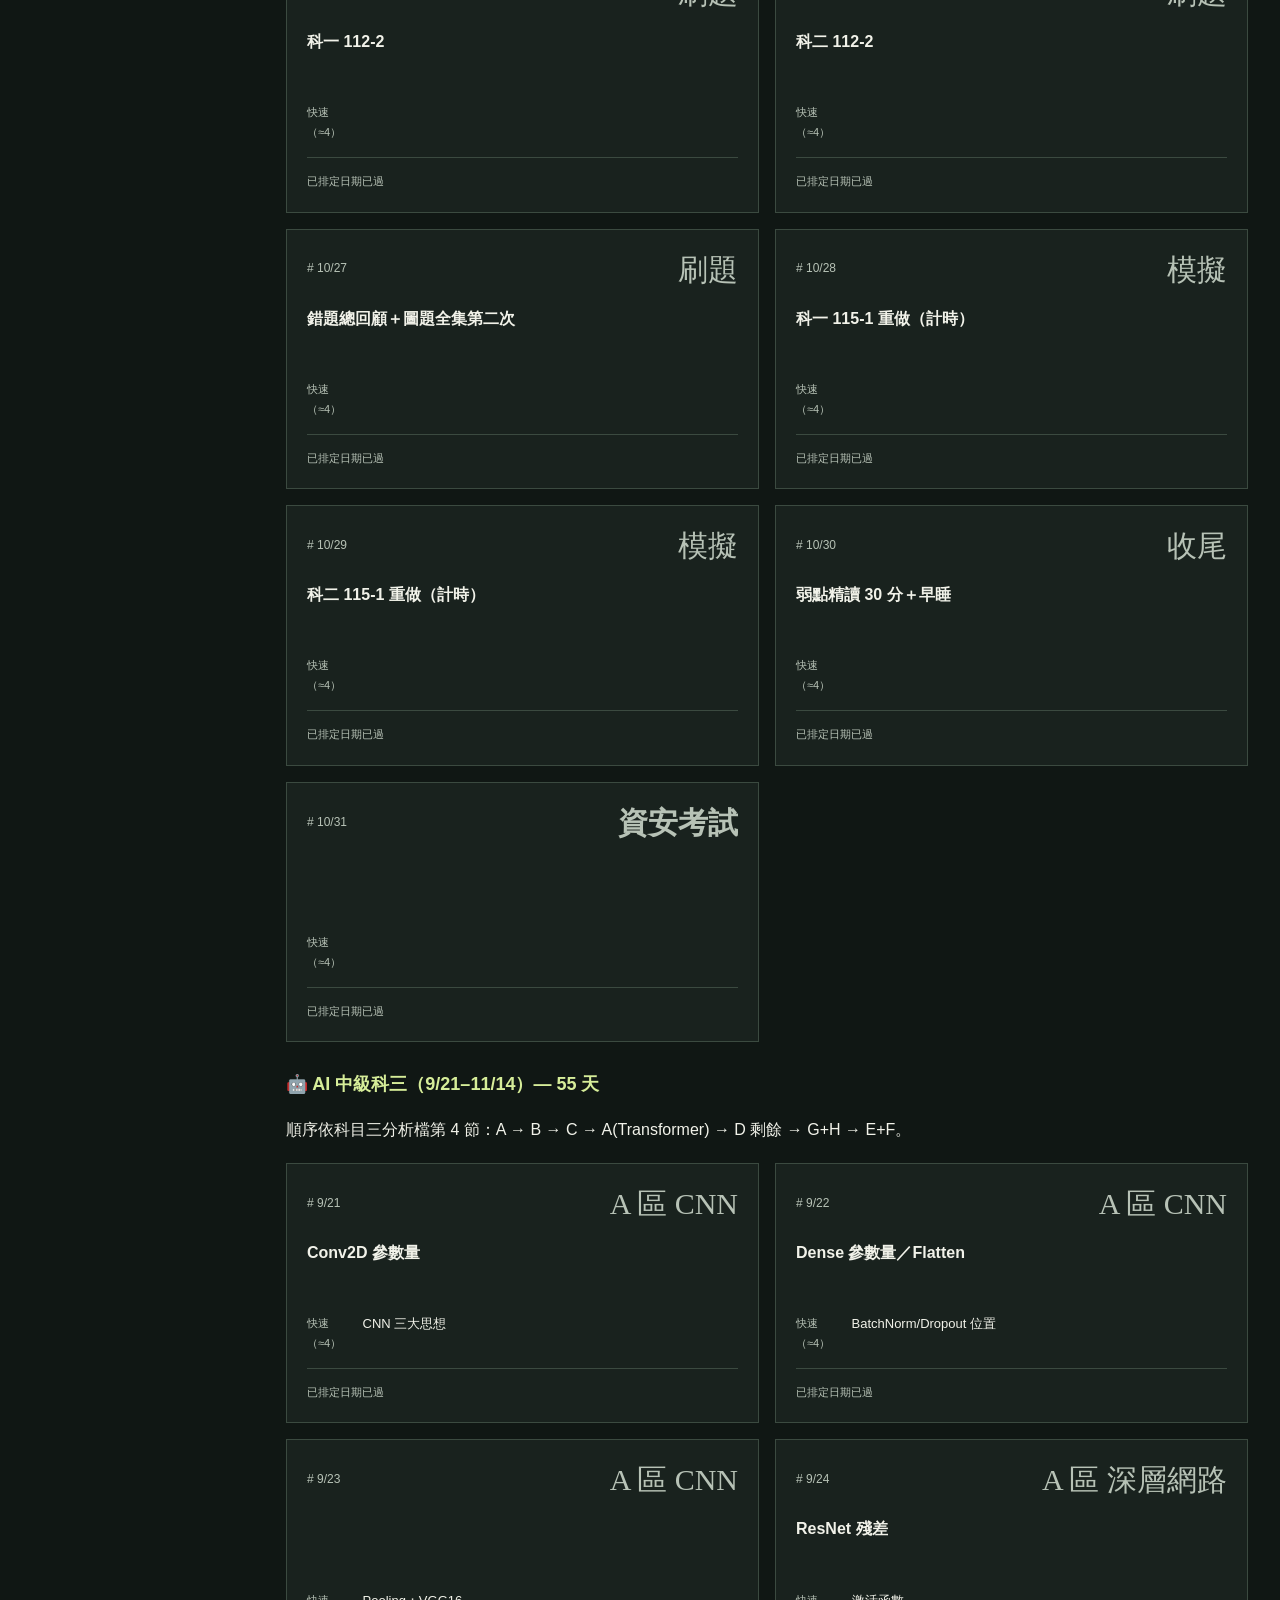
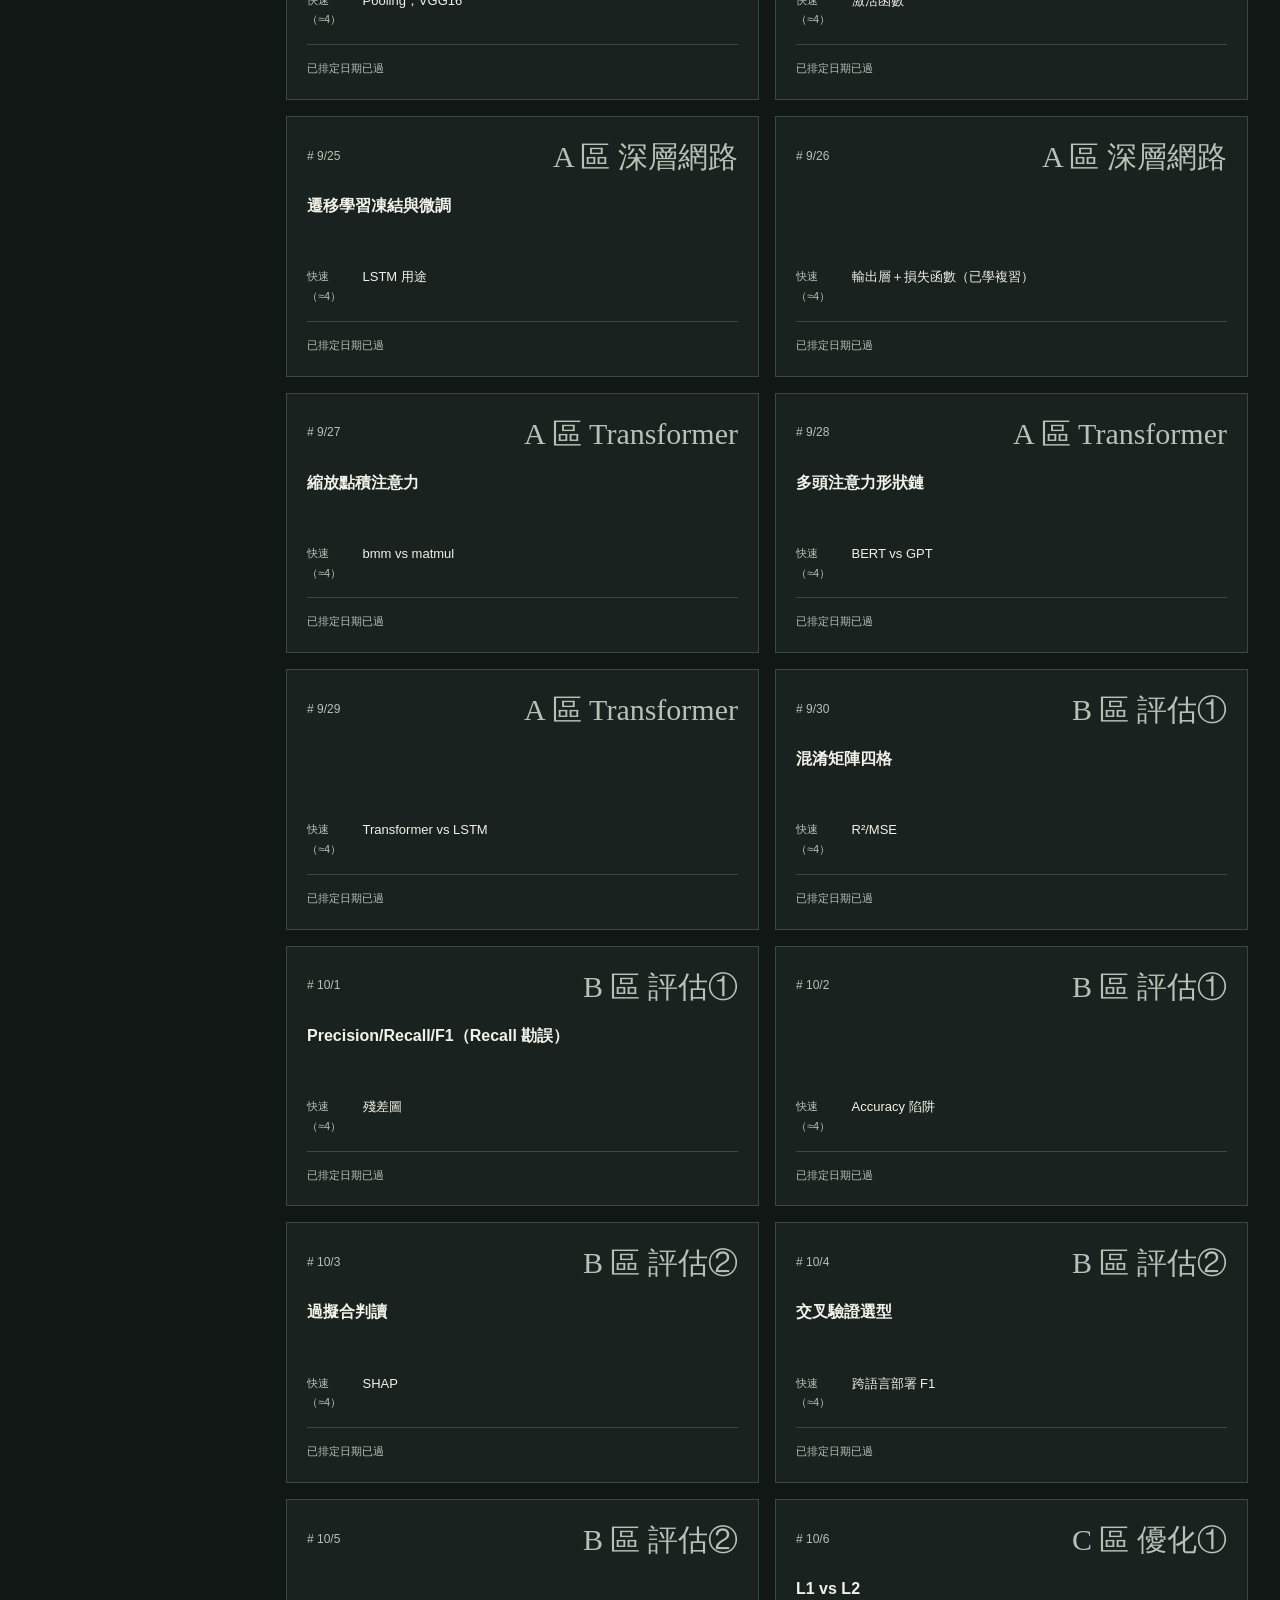
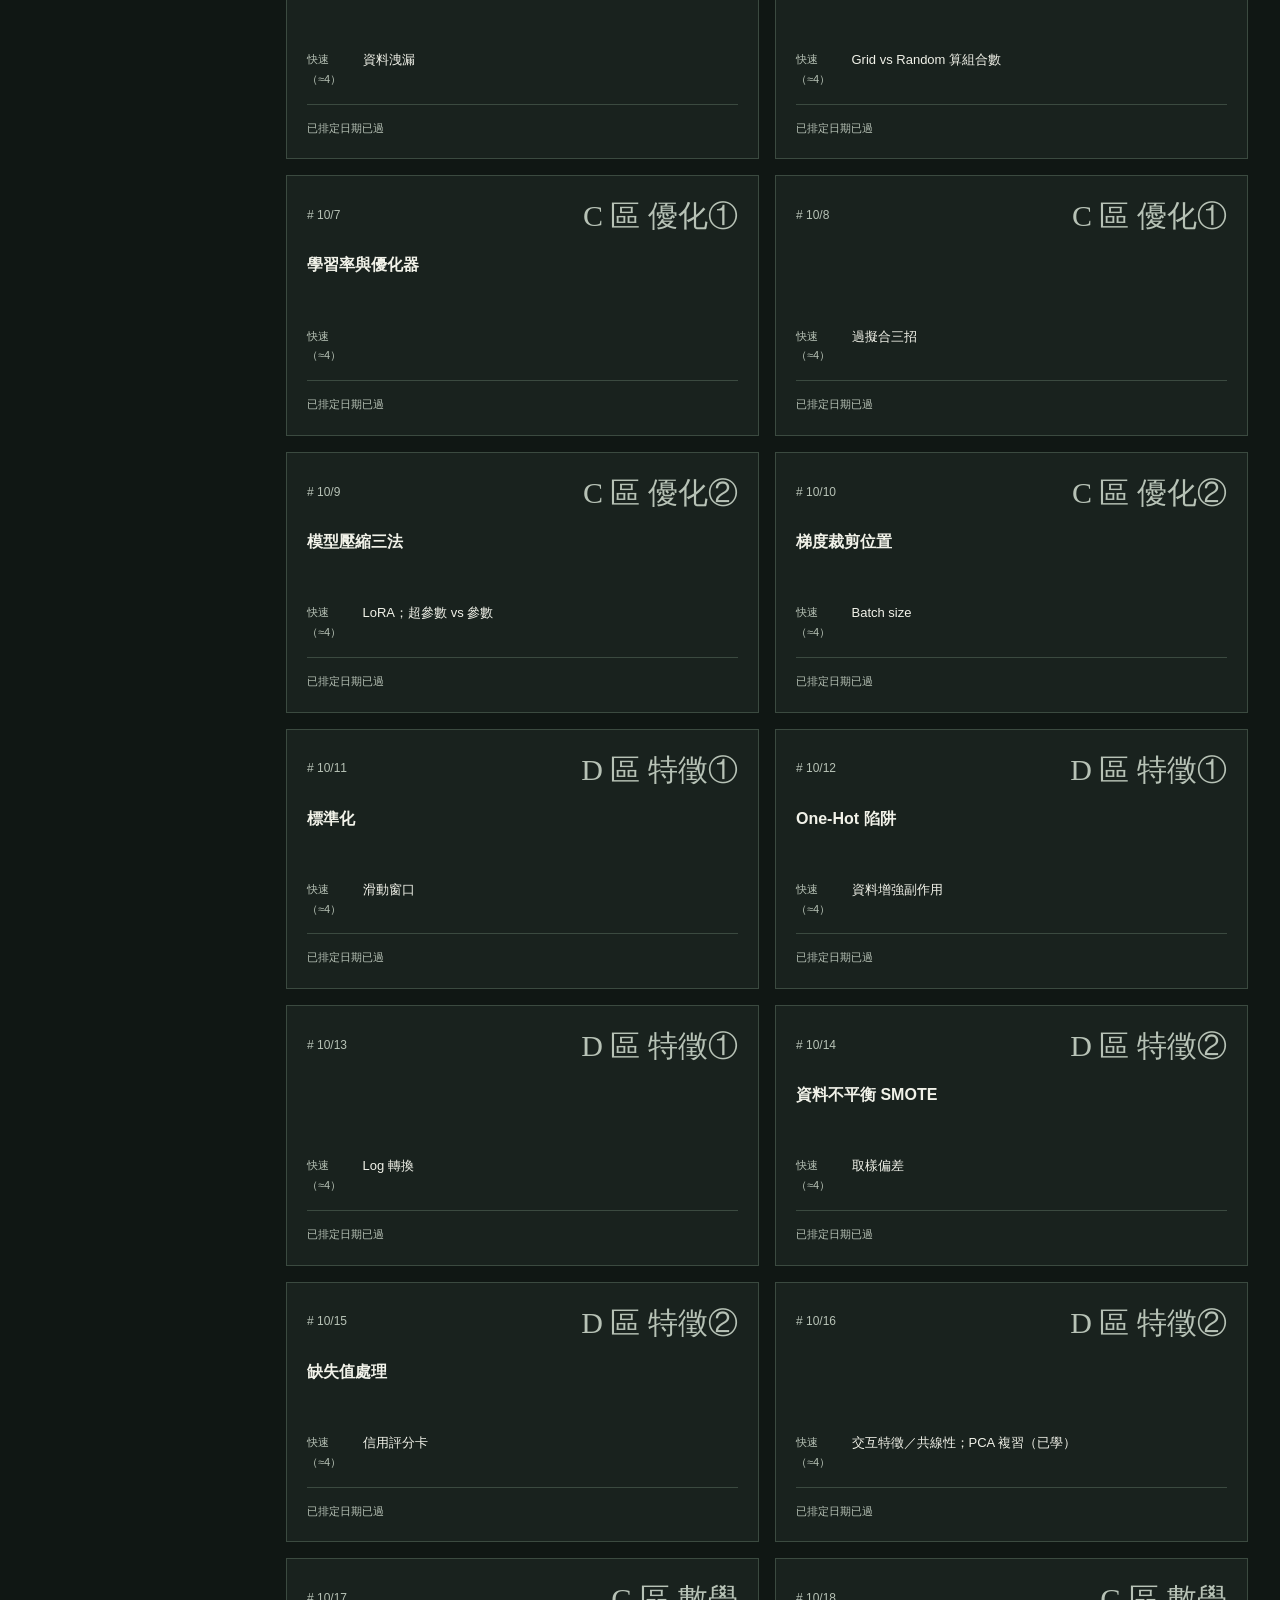
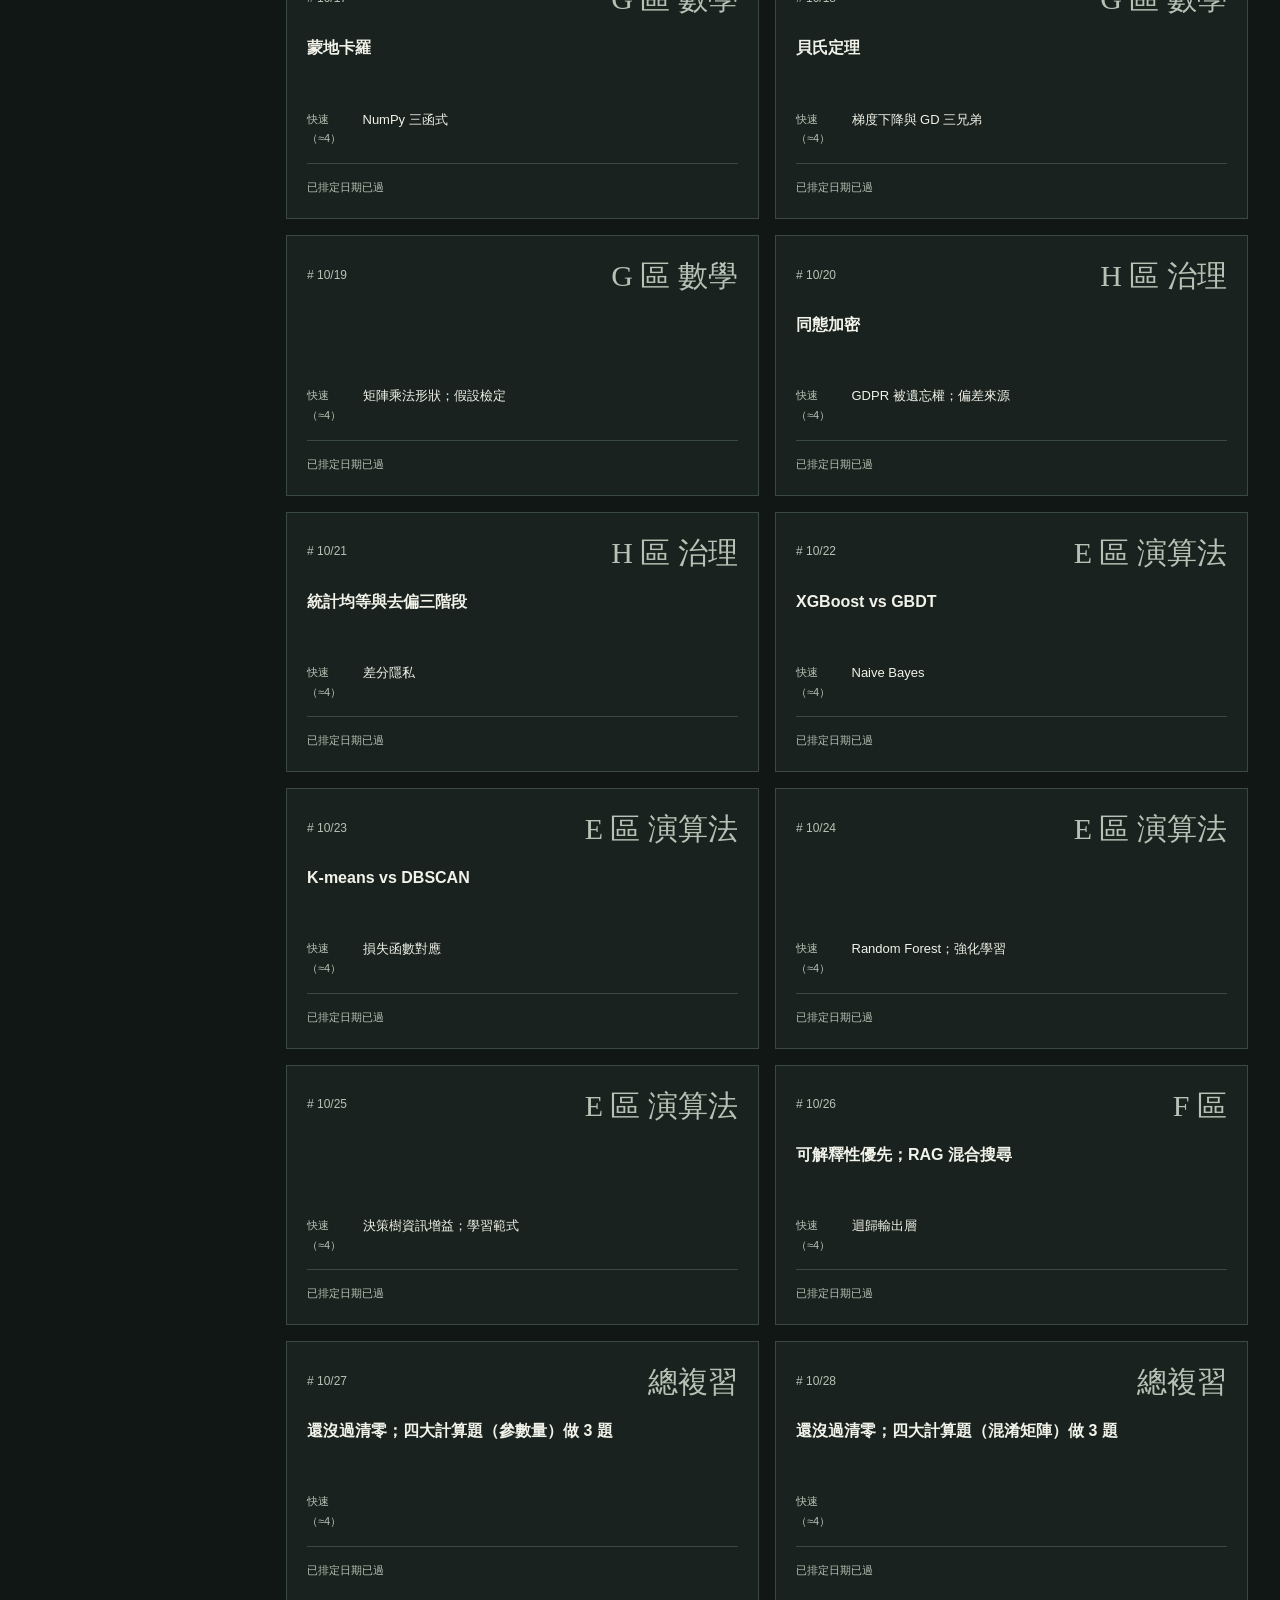
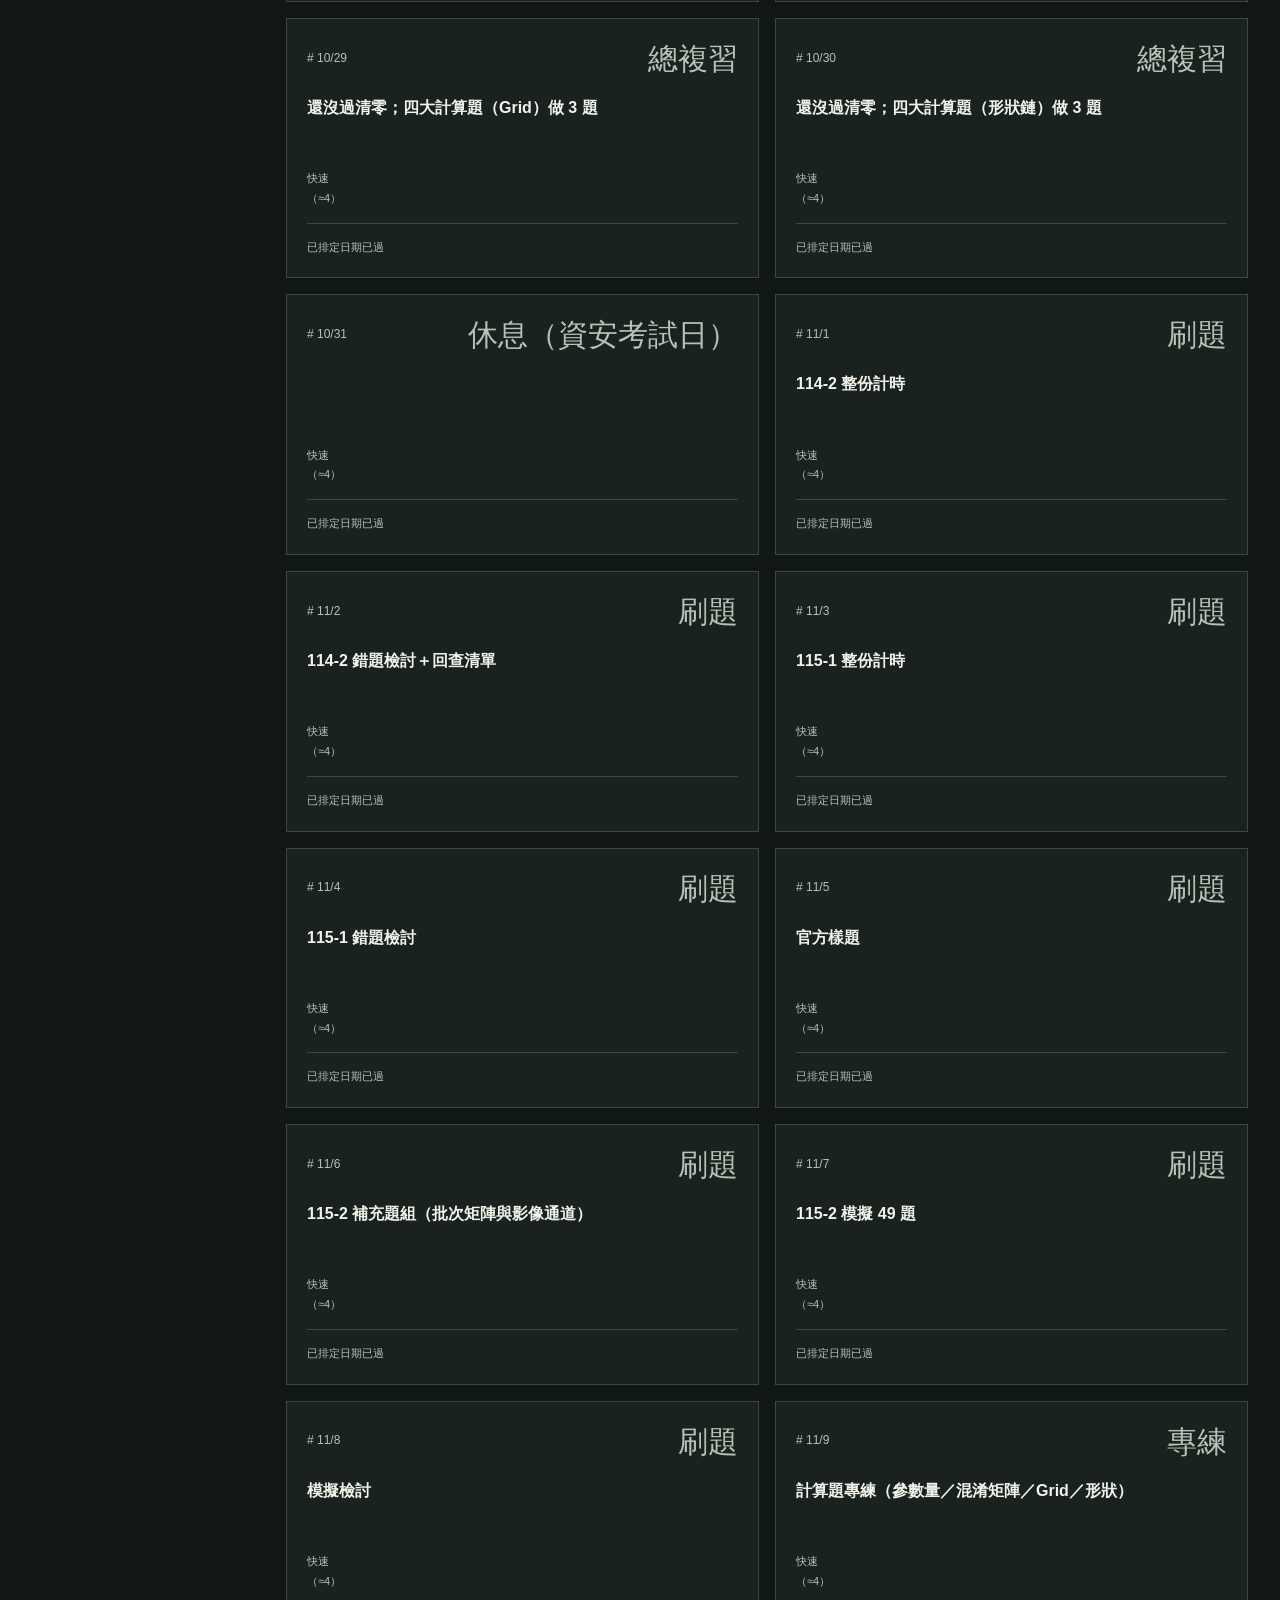
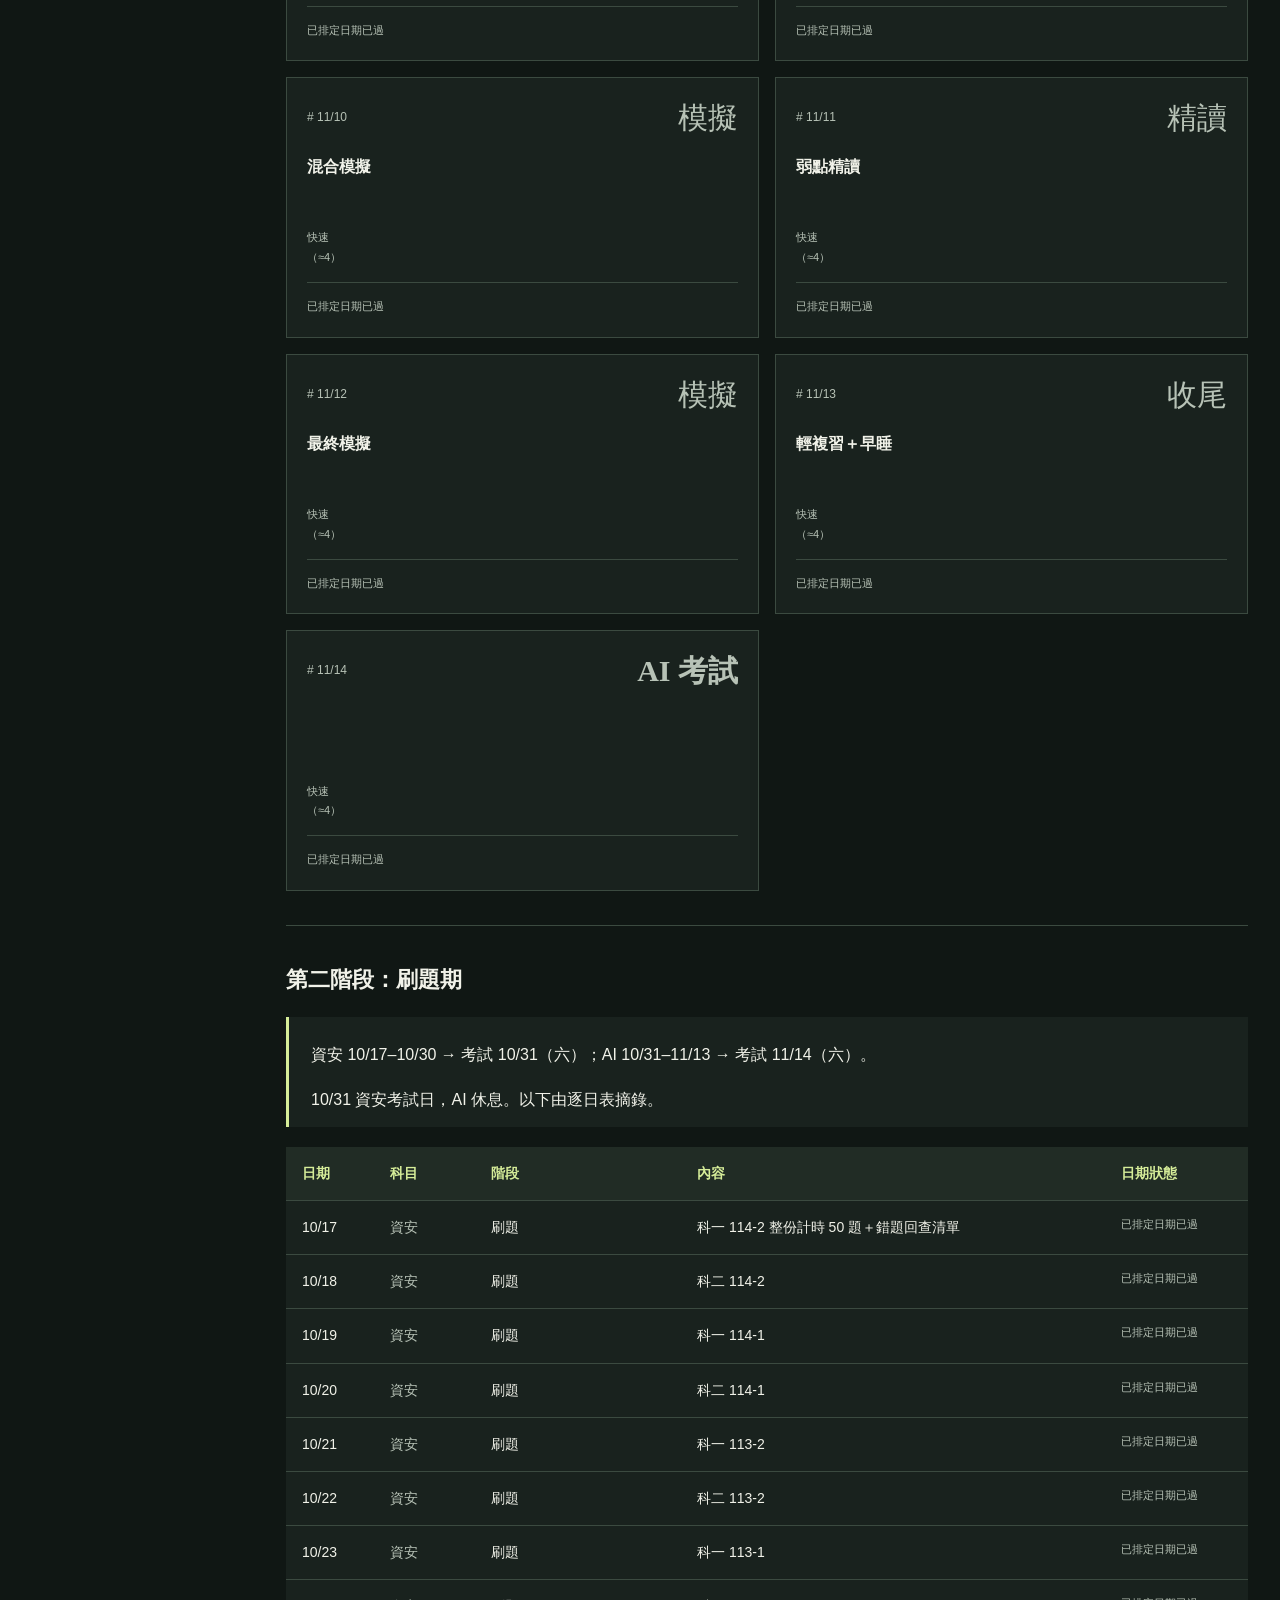
==== commit 16b5dae4: "Rebuild iPAS daily study plan for 2026-09-20 revision" ====
--- a/index.html
+++ b/index.html
@@ -18,262 +18,961 @@
 </div></header>
 <main id="main">
 <section class="hero"><p class="eyebrow">2026 STUDY NOTES <span aria-hidden="true">/</span> 01 — PLAN</p>
-<h1>iPAS 資安初級＋AI 中級科三 讀書計畫</h1><p class="hero-intro">每週二、六晚上各 1 小時，使用 <code>/coach</code> 費曼學習法</p>
+<h1>iPAS 資安初級＋AI 中級科三 讀書計畫</h1><p class="hero-intro">每天 2 小時：資安 1 小時＋AI 科目三 1 小時，使用 <code>/coach</code> 費曼學習法</p>
 <div class="countdown-grid">
 <section class="countdown security"><p class="card-label">🔐 資安初級</p><p class="countdown-value"><strong data-countdown="2026-10-31">—</strong><span data-countdown-label>天後考試</span></p><p class="exam-date">2026 / 10 / 31・週六</p></section>
 <section class="countdown ai"><p class="card-label">🤖 AI 中級科三</p><p class="countdown-value"><strong data-countdown="2026-11-14">—</strong><span data-countdown-label>天後考試</span></p><p class="exam-date">2026 / 11 / 14・週六</p></section>
 </div>
-<section class="progress-panel" aria-labelledby="progress-title"><div class="progress-heading"><h2 id="progress-title">學習期・日期進度</h2><span id="progress-count">— / 15 堂</span></div>
-<progress id="schedule-progress" max="15" value="0" aria-labelledby="progress-title"></progress>
+<section class="progress-panel" aria-labelledby="progress-title"><div class="progress-heading"><h2 id="progress-title">學習期・日期進度</h2><span id="progress-count">— / 66 堂</span></div>
+<progress id="schedule-progress" max="66" value="0" aria-labelledby="progress-title"></progress>
 <div class="progress-caption"><p>依排定日期計算，不代表已完成學習。</p><p id="today-label">日期狀態於啟用 JavaScript 後顯示</p></div></section>
 <noscript><p class="notice">JavaScript 未啟用：倒數、日期狀態與進度不計算；完整課表仍可閱讀。</p></noscript></section>
-<div class="reading-layout"><aside class="page-toc"><nav aria-label="頁內目錄"><p class="toc-label">本頁目錄</p><a href="#plan-s1" class="toc-level-2">讀書計畫：資安初級 + AI 中級科三（2026/8/25–11/14）</a>
-<a href="#plan-s2" class="toc-level-3">第一階段：學習期（8/25–10/13）</a>
-<a href="#plan-s5" class="toc-level-3">第二階段：刷題期</a>
-<a href="#plan-s8" class="toc-level-3">備註</a></nav></aside>
+<div class="reading-layout"><aside class="page-toc"><nav aria-label="頁內目錄"><p class="toc-label">本頁目錄</p><a href="#plan-s1" class="toc-level-2">讀書計畫：資安初級 + AI 中級科三（2026/9/21–11/14）</a>
+<a href="#plan-s2" class="toc-level-3">讀書原則</a>
+<a href="#plan-s3" class="toc-level-3">第一階段：逐日計畫</a>
+<a href="#plan-s6" class="toc-level-3">第二階段：刷題期</a>
+<a href="#plan-s7" class="toc-level-3">備註</a></nav></aside>
 <div class="reading-content">
-<h2 id="plan-s1">讀書計畫：資安初級 + AI 中級科三（2026/8/25–11/14）</h2>
+<h2 id="plan-s1">讀書計畫：資安初級 + AI 中級科三（2026/9/21–11/14）</h2>
 <blockquote>
-<p>每週二、六晚上各 1 小時，使用 <code>/coach</code> 費曼學習法</p>
+<p>每天 2 小時：資安 1 小時 ＋ AI 科目三 1 小時，使用 <code>/coach</code> 費曼學習法</p>
 <p>建立日期：2026-08-24</p>
+<p>更新日期：2026-09-20</p>
 </blockquote>
 <hr>
-<h3 id="plan-s2">第一階段：學習期（8/25–10/13）</h3>
-<h4 id="plan-s3">🔐 資安初級（週二）— 8 堂</h4>
-<div class="table-scroll" role="region" tabindex="0" aria-label="🔐 資安初級（週二）— 8 堂">
+<h3 id="plan-s2">讀書原則</h3>
+<ul>
+<li>每天 2 小時：資安 1 小時 ＋ AI 科目三 1 小時（原本每週二／六各 1 小時）。</li>
+<li>兩科都是「考前兩週純刷題」：資安 10/17–10/30（考 10/31）；AI 10/31–11/13（考 11/14，10/31 資安考試日 AI 休息）。</li>
+<li>每天 1 小時的固定結構：複習雷達 10 分 → 完整費曼 2 條（各 15 分）→ 快速模式 4 條（各 5 分）。</li>
+<li>三種讀法：<strong>完整費曼</strong>（三層追問＋驗收）只用在逐字重考／配分最重的核心；<strong>快速模式</strong>（講一輪＋一題）用在其餘 A 級；<strong>只認得</strong>（讀清單＋名詞速查表，不追問）用在 B 級時事與進階名詞。</li>
+<li>已學過的概念不重教，排進複習雷達：資安＝CIA 三要素與延伸屬性、封包過濾式防火牆、DoS/DDoS 與 SYN Flood、VLAN 雙重標籤、識別→驗證→授權→可歸責（9/20 過）、資安法規總整理（未驗收）；AI＝PCA 五概念、SVM vs SVD、CNN/VGG、Transformer 講稿、損失函數與輸出層（詳見 iCloud 學習狀態.md）。</li>
+<li>知識點來源：資安＝Drive <code>資訊安全工程師/資安初級_必會知識點_以終為始_20260919.md</code>；AI＝Drive <code>IPAS AI 中級/科目三/科目三_必會知識點分析_2026-09-19.md</code>。每天的「概念」欄直接引用這兩份的條目文字，不要自創。</li>
+</ul>
+<hr>
+<h3 id="plan-s3">第一階段：逐日計畫</h3>
+<h4 id="plan-s4">🔐 資安初級（9/21–10/31）— 41 天</h4>
+<div class="table-scroll" role="region" tabindex="0" aria-label="🔐 資安初級（9/21–10/31）— 41 天">
 <table class="lesson-table">
 <thead><tr>
-<th scope="col">#</th>
 <th scope="col">日期</th>
 <th scope="col">範圍</th>
-<th scope="col">概念 1</th>
-<th scope="col">概念 2</th>
-<th scope="col">概念 3</th>
+<th scope="col">完整費曼（2）</th>
+<th scope="col">快速（≈4）</th>
 <th scope="col">日期狀態</th>
 </tr></thead>
 <tbody>
-<tr data-date="2026-08-25" data-kind="lesson">
-<td data-label="#">1</td>
-<td data-label="日期">8/25</td>
-<td data-label="範圍">科一 1.1 資安管理系統</td>
-<td data-label="概念 1">CIA 三要素＋延伸屬性</td>
-<td data-label="概念 2">ISMS 與 ISO 27001 架構</td>
-<td data-label="概念 3">PDCA 循環</td>
-<td class="date-status" data-label="日期狀態">已排定</td>
-</tr>
-<tr data-date="2026-09-01" data-kind="lesson">
-<td data-label="#">2</td>
-<td data-label="日期">9/1</td>
-<td data-label="範圍">科一 1.2+1.3 法規＋隱私＋智財</td>
-<td data-label="概念 1">資通安全管理法＋個資法</td>
-<td data-label="概念 2">隱私權保護與 GDPR</td>
-<td data-label="概念 3">著作權與營業秘密</td>
-<td class="date-status" data-label="日期狀態">已排定</td>
-</tr>
-<tr data-date="2026-09-08" data-kind="lesson">
-<td data-label="#">3</td>
-<td data-label="日期">9/8</td>
-<td data-label="範圍">科一 2-1+2-2 資產與風險</td>
-<td data-label="概念 1">資產分類分級與盤點</td>
-<td data-label="概念 2">風險評鑑流程</td>
-<td data-label="概念 3">風險處理四策略</td>
-<td class="date-status" data-label="日期狀態">已排定</td>
-</tr>
-<tr data-date="2026-09-15" data-kind="lesson">
-<td data-label="#">4</td>
-<td data-label="日期">9/15</td>
-<td data-label="範圍">科一 3-1 存取控制（20%）</td>
-<td data-label="概念 1">存取控制模型（DAC/MAC/RBAC）</td>
-<td data-label="概念 2">身分認證機制（多因素）</td>
-<td data-label="概念 3">特權管理與最小權限原則</td>
-<td class="date-status" data-label="日期狀態">已排定</td>
-</tr>
-<tr data-date="2026-09-22" data-kind="lesson">
-<td data-label="#">5</td>
+<tr data-date="2026-09-21" data-kind="lesson" data-schedule="security">
+<td data-label="日期">9/21</td>
+<td data-label="範圍">科一 存取控制①</td>
+<td data-label="完整費曼（2）">三種驗證因素與 MFA；DAC/MAC/RBAC/ABAC</td>
+<td data-label="快速（≈4）">最小權限／知的必要／SoD／預設拒絕</td>
+<td class="date-status" data-label="日期狀態">已排定</td>
+</tr>
+<tr data-date="2026-09-22" data-kind="lesson" data-schedule="security">
 <td data-label="日期">9/22</td>
-<td data-label="範圍">科一 3-2+4-1+4-2</td>
-<td data-label="概念 1">對稱/非對稱加密與金鑰生命週期</td>
-<td data-label="概念 2">事件與事故管理流程</td>
-<td data-label="概念 3">BCP/DRP 營運持續計畫</td>
-<td class="date-status" data-label="日期狀態">已排定</td>
-</tr>
-<tr data-date="2026-09-29" data-kind="lesson">
-<td data-label="#">6</td>
+<td data-label="範圍">科一 存取控制②</td>
+<td data-label="完整費曼（2）">零信任；帳號生命週期與登入鎖定</td>
+<td data-label="快速（≈4）">FAR/FRR/CER；指紋非特種個資</td>
+<td class="date-status" data-label="日期狀態">已排定</td>
+</tr>
+<tr data-date="2026-09-23" data-kind="lesson" data-schedule="security">
+<td data-label="日期">9/23</td>
+<td data-label="範圍">科一 資產分類與盤點</td>
+<td data-label="完整費曼（2）">擁有者決定分級／保管人；ISMS 流程順序</td>
+<td data-label="快速（≈4）">資產類型與主要/支援資產；資料三態；傳輸協定配對</td>
+<td class="date-status" data-label="日期狀態">已排定</td>
+</tr>
+<tr data-date="2026-09-24" data-kind="lesson" data-schedule="security">
+<td data-label="日期">9/24</td>
+<td data-label="範圍">科一 風險評鑑與處理</td>
+<td data-label="完整費曼（2）">風險處理四選項；風險評鑑流程</td>
+<td data-label="快速（≈4）">風險值三因素；殘餘風險與風險擁有者</td>
+<td class="date-status" data-label="日期狀態">已排定</td>
+</tr>
+<tr data-date="2026-09-25" data-kind="lesson" data-schedule="security">
+<td data-label="日期">9/25</td>
+<td data-label="範圍">科一 加解密與金鑰</td>
+<td data-label="完整費曼（2）">對稱 vs 非對稱與混合加密；雜湊與 Salt</td>
+<td data-label="快速（≈4）">數位簽章方向；PKI 與金鑰生命週期</td>
+<td class="date-status" data-label="日期狀態">已排定</td>
+</tr>
+<tr data-date="2026-09-26" data-kind="lesson" data-schedule="security">
+<td data-label="日期">9/26</td>
+<td data-label="範圍">科一 事件與事故管理</td>
+<td data-label="完整費曼（2）">NIST 800-61 四階段；資安法事件分級取最高＋通報時限</td>
+<td data-label="快速（≈4）">事件 vs 事故；封鎖／根除處置；TLP</td>
+<td class="date-status" data-label="日期狀態">已排定</td>
+</tr>
+<tr data-date="2026-09-27" data-kind="lesson" data-schedule="security">
+<td data-label="日期">9/27</td>
+<td data-label="範圍">科一 備援與營運持續</td>
+<td data-label="完整費曼（2）">RPO/RTO/MTPD 邏輯；備份還原順序</td>
+<td data-label="快速（≈4）">BCM 流程與全組織責任；冷溫熱備援</td>
+<td class="date-status" data-label="日期狀態">已排定</td>
+</tr>
+<tr data-date="2026-09-28" data-kind="lesson" data-schedule="security">
+<td data-label="日期">9/28</td>
+<td data-label="範圍">科一 管理概念＋ISO</td>
+<td data-label="完整費曼（2）">ISO 27001:2022（93 項／4 主題／新增 11）；ISO 家族配對</td>
+<td data-label="快速（≈4）">CIA 情境配對複習；PDCA／稽核／管理審查；人員安全三階段</td>
+<td class="date-status" data-label="日期狀態">已排定</td>
+</tr>
+<tr data-date="2026-09-29" data-kind="lesson" data-schedule="security">
 <td data-label="日期">9/29</td>
-<td data-label="範圍">科二 1-1+1-2 網路與通訊安全</td>
-<td data-label="概念 1">網路攻擊四類型＋DDoS/SQL Injection</td>
-<td data-label="概念 2">防火牆＋IDS/IPS</td>
-<td data-label="概念 3">VPN 與加密協定</td>
-<td class="date-status" data-label="日期狀態">已排定</td>
-</tr>
-<tr data-date="2026-10-06" data-kind="lesson">
-<td data-label="#">7</td>
+<td data-label="範圍">科一 資安法</td>
+<td data-label="完整費曼（2）">危害國安產品例外流程（§11 vs §27）；適任性查核＋責任等級</td>
+<td data-label="快速（≈4）">通報應變子法；資安長；特定非公務機關</td>
+<td class="date-status" data-label="日期狀態">已排定</td>
+</tr>
+<tr data-date="2026-09-30" data-kind="lesson" data-schedule="security">
+<td data-label="日期">9/30</td>
+<td data-label="範圍">科一 個資法／GDPR／智財</td>
+<td data-label="完整費曼（2）">特種個資六項＋當事人五權；營業秘密三要件</td>
+<td data-label="快速（≈4）">GDPR 72 小時與被遺忘權；蒐集告知／去識別化；著作權專利商標</td>
+<td class="date-status" data-label="日期狀態">已排定</td>
+</tr>
+<tr data-date="2026-10-01" data-kind="lesson" data-schedule="security">
+<td data-label="日期">10/1</td>
+<td data-label="範圍">科一 B 級時事（只認得）</td>
+<td data-label="完整費曼（2）">—</td>
+<td data-label="快速（≈4）">FIDO2、PAM/JIT、Deepfake 活體、SBOM／影子 IT、OT、NIST CSF/RMF、CNS 27002 條文、個資會、醫療外洩、DeepSeek 禁令</td>
+<td class="date-status" data-label="日期狀態">已排定</td>
+</tr>
+<tr data-date="2026-10-02" data-kind="lesson" data-schedule="security">
+<td data-label="日期">10/2</td>
+<td data-label="範圍">科一 總複習</td>
+<td data-label="完整費曼（2）">還沒過的概念補考</td>
+<td data-label="快速（≈4）">115-1 科一錯 12 題費曼驗收（學習狀態待辦）</td>
+<td class="date-status" data-label="日期狀態">已排定</td>
+</tr>
+<tr data-date="2026-10-03" data-kind="lesson" data-schedule="security">
+<td data-label="日期">10/3</td>
+<td data-label="範圍">科二 網路①</td>
+<td data-label="完整費曼（2）">OSI 各層對應協定設備；IDS vs IPS</td>
+<td data-label="快速（≈4）">防火牆種類複習（已學封包過濾）；DMZ/NAT；白名單黑名單</td>
+<td class="date-status" data-label="日期狀態">已排定</td>
+</tr>
+<tr data-date="2026-10-04" data-kind="lesson" data-schedule="security">
+<td data-label="日期">10/4</td>
+<td data-label="範圍">科二 網路②</td>
+<td data-label="完整費曼（2）">MITM/ARP/DNS 欺騙；VPN 與 TLS</td>
+<td data-label="快速（≈4）">DoS 複習（已學）；Session Hijacking；惡意 DHCP</td>
+<td class="date-status" data-label="日期狀態">已排定</td>
+</tr>
+<tr data-date="2026-10-05" data-kind="lesson" data-schedule="security">
+<td data-label="日期">10/5</td>
+<td data-label="範圍">科二 網路③</td>
+<td data-label="完整費曼（2）">WPA3 與降級攻擊；必背 Port 12 個</td>
+<td data-label="快速（≈4）">VLAN 複習（已學）；社交工程／釣魚／BEC；Evil Twin</td>
+<td class="date-status" data-label="日期狀態">已排定</td>
+</tr>
+<tr data-date="2026-10-06" data-kind="lesson" data-schedule="security">
 <td data-label="日期">10/6</td>
-<td data-label="範圍">科二 2-1~2-3 OS 與開發安全</td>
-<td data-label="概念 1">OS 安全機制</td>
-<td data-label="概念 2">常見攻擊（XSS/CSRF/BoF）</td>
-<td data-label="概念 3">SSDLC 與 OWASP Top 10</td>
-<td class="date-status" data-label="日期狀態">已排定</td>
-</tr>
-<tr data-date="2026-10-13" data-kind="lesson">
-<td data-label="#">8</td>
+<td data-label="範圍">科二 作業系統</td>
+<td data-label="完整費曼（2）">系統強化與 GCB；Linux 權限／shadow／SUID</td>
+<td data-label="快速（≈4）">Windows 事件檢視器／AppLocker／Run 持久化；基本指令辨識；ASLR</td>
+<td class="date-status" data-label="日期狀態">已排定</td>
+</tr>
+<tr data-date="2026-10-07" data-kind="lesson" data-schedule="security">
+<td data-label="日期">10/7</td>
+<td data-label="範圍">科二 網頁攻擊①</td>
+<td data-label="完整費曼（2）">SQL Injection 與參數化查詢；XSS 三型與防禦層次</td>
+<td data-label="快速（≈4）">CSRF 與 Token；IDOR</td>
+<td class="date-status" data-label="日期狀態">已排定</td>
+</tr>
+<tr data-date="2026-10-08" data-kind="lesson" data-schedule="security">
+<td data-label="日期">10/8</td>
+<td data-label="範圍">科二 網頁攻擊②＋開發</td>
+<td data-label="完整費曼（2）">記憶體類漏洞（溢位／格式字串）；SSDLC 與 SAST/DAST</td>
+<td data-label="快速（≈4）">OWASP Top 10 2021；暴力／字典／彩虹表／憑證填充；SBOM 內容</td>
+<td class="date-status" data-label="日期狀態">已排定</td>
+</tr>
+<tr data-date="2026-10-09" data-kind="lesson" data-schedule="security">
+<td data-label="日期">10/9</td>
+<td data-label="範圍">科二 惡意程式與弱點</td>
+<td data-label="完整費曼（2）">病毒／蠕蟲／木馬／Rootkit 分辨；CVE/CVSS/CWE</td>
+<td data-label="快速（≈4）">弱點掃描 vs 滲透測試；沙箱與 EDR；VANS/GCB；USB 破口</td>
+<td class="date-status" data-label="日期狀態">已排定</td>
+</tr>
+<tr data-date="2026-10-10" data-kind="lesson" data-schedule="security">
+<td data-label="日期">10/10</td>
+<td data-label="範圍">科二 資料安全與備份</td>
+<td data-label="完整費曼（2）">完整／差異／增量計算；3-2-1 與不可變備份</td>
+<td data-label="快速（≈4）">RAID 非備份；加密／雜湊／編碼區別；AES 模式</td>
+<td class="date-status" data-label="日期狀態">已排定</td>
+</tr>
+<tr data-date="2026-10-11" data-kind="lesson" data-schedule="security">
+<td data-label="日期">10/11</td>
+<td data-label="範圍">科二 日誌管理</td>
+<td data-label="完整費曼（2）">日誌流程與 NTP／遠端 Log Server；Syslog 與 Windows 事件 ID</td>
+<td data-label="快速（≈4）">保存期限與不記明文密碼；SIEM 告警疲勞；Apache log 判讀</td>
+<td class="date-status" data-label="日期狀態">已排定</td>
+</tr>
+<tr data-date="2026-10-12" data-kind="lesson" data-schedule="security">
+<td data-label="日期">10/12</td>
+<td data-label="範圍">科二 雲端／行動／IoT</td>
+<td data-label="完整費曼（2）">責任共擔；MDM vs MAM</td>
+<td data-label="快速（≈4）">IoT 三層與預設密碼；設定錯誤</td>
+<td class="date-status" data-label="日期狀態">已排定</td>
+</tr>
+<tr data-date="2026-10-13" data-kind="lesson" data-schedule="security">
 <td data-label="日期">10/13</td>
-<td data-label="範圍">科二 3-1~3-3+4-1 維運＋新興</td>
-<td data-label="概念 1">惡意程式與弱點管理（CVE）</td>
-<td data-label="概念 2">備份策略＋日誌管理</td>
-<td data-label="概念 3">雲端/行動/物聯網安全</td>
+<td data-label="範圍">科二 B 級（只認得）</td>
+<td data-label="完整費曼（2）">—</td>
+<td data-label="快速（≈4）">PQC、AI 資安、OT、SASE/CASB、5G 邊緣、進階攻擊名詞 8 個、勒索軟體、供應鏈、ATT&amp;CK</td>
+<td class="date-status" data-label="日期狀態">已排定</td>
+</tr>
+<tr data-date="2026-10-14" data-kind="lesson" data-schedule="security">
+<td data-label="日期">10/14</td>
+<td data-label="範圍">科二 總複習</td>
+<td data-label="完整費曼（2）">還沒過的概念補考</td>
+<td data-label="快速（≈4）">圖題全集判讀練習（防火牆規則表、攻擊語法、log）</td>
+<td class="date-status" data-label="日期狀態">已排定</td>
+</tr>
+<tr data-date="2026-10-15" data-kind="lesson" data-schedule="security">
+<td data-label="日期">10/15</td>
+<td data-label="範圍">緩衝</td>
+<td data-label="完整費曼（2）">兩科「還沒過」清單清零</td>
+<td data-label="快速（≈4）">—</td>
+<td class="date-status" data-label="日期狀態">已排定</td>
+</tr>
+<tr data-date="2026-10-16" data-kind="lesson" data-schedule="security">
+<td data-label="日期">10/16</td>
+<td data-label="範圍">緩衝</td>
+<td data-label="完整費曼（2）">名詞速查表快掃</td>
+<td data-label="快速（≈4）">—</td>
+<td class="date-status" data-label="日期狀態">已排定</td>
+</tr>
+<tr data-date="2026-10-17" data-kind="drill" data-schedule="security">
+<td data-label="日期">10/17</td>
+<td data-label="範圍">刷題</td>
+<td data-label="完整費曼（2）">科一 114-2 整份計時 50 題＋錯題回查清單</td>
+<td data-label="快速（≈4）"></td>
+<td class="date-status" data-label="日期狀態">已排定</td>
+</tr>
+<tr data-date="2026-10-18" data-kind="drill" data-schedule="security">
+<td data-label="日期">10/18</td>
+<td data-label="範圍">刷題</td>
+<td data-label="完整費曼（2）">科二 114-2</td>
+<td data-label="快速（≈4）"></td>
+<td class="date-status" data-label="日期狀態">已排定</td>
+</tr>
+<tr data-date="2026-10-19" data-kind="drill" data-schedule="security">
+<td data-label="日期">10/19</td>
+<td data-label="範圍">刷題</td>
+<td data-label="完整費曼（2）">科一 114-1</td>
+<td data-label="快速（≈4）"></td>
+<td class="date-status" data-label="日期狀態">已排定</td>
+</tr>
+<tr data-date="2026-10-20" data-kind="drill" data-schedule="security">
+<td data-label="日期">10/20</td>
+<td data-label="範圍">刷題</td>
+<td data-label="完整費曼（2）">科二 114-1</td>
+<td data-label="快速（≈4）"></td>
+<td class="date-status" data-label="日期狀態">已排定</td>
+</tr>
+<tr data-date="2026-10-21" data-kind="drill" data-schedule="security">
+<td data-label="日期">10/21</td>
+<td data-label="範圍">刷題</td>
+<td data-label="完整費曼（2）">科一 113-2</td>
+<td data-label="快速（≈4）"></td>
+<td class="date-status" data-label="日期狀態">已排定</td>
+</tr>
+<tr data-date="2026-10-22" data-kind="drill" data-schedule="security">
+<td data-label="日期">10/22</td>
+<td data-label="範圍">刷題</td>
+<td data-label="完整費曼（2）">科二 113-2</td>
+<td data-label="快速（≈4）"></td>
+<td class="date-status" data-label="日期狀態">已排定</td>
+</tr>
+<tr data-date="2026-10-23" data-kind="drill" data-schedule="security">
+<td data-label="日期">10/23</td>
+<td data-label="範圍">刷題</td>
+<td data-label="完整費曼（2）">科一 113-1</td>
+<td data-label="快速（≈4）"></td>
+<td class="date-status" data-label="日期狀態">已排定</td>
+</tr>
+<tr data-date="2026-10-24" data-kind="drill" data-schedule="security">
+<td data-label="日期">10/24</td>
+<td data-label="範圍">刷題</td>
+<td data-label="完整費曼（2）">科二 113-1</td>
+<td data-label="快速（≈4）"></td>
+<td class="date-status" data-label="日期狀態">已排定</td>
+</tr>
+<tr data-date="2026-10-25" data-kind="drill" data-schedule="security">
+<td data-label="日期">10/25</td>
+<td data-label="範圍">刷題</td>
+<td data-label="完整費曼（2）">科一 112-2</td>
+<td data-label="快速（≈4）"></td>
+<td class="date-status" data-label="日期狀態">已排定</td>
+</tr>
+<tr data-date="2026-10-26" data-kind="drill" data-schedule="security">
+<td data-label="日期">10/26</td>
+<td data-label="範圍">刷題</td>
+<td data-label="完整費曼（2）">科二 112-2</td>
+<td data-label="快速（≈4）"></td>
+<td class="date-status" data-label="日期狀態">已排定</td>
+</tr>
+<tr data-date="2026-10-27" data-kind="drill" data-schedule="security">
+<td data-label="日期">10/27</td>
+<td data-label="範圍">刷題</td>
+<td data-label="完整費曼（2）">錯題總回顧＋圖題全集第二次</td>
+<td data-label="快速（≈4）"></td>
+<td class="date-status" data-label="日期狀態">已排定</td>
+</tr>
+<tr data-date="2026-10-28" data-kind="drill" data-schedule="security">
+<td data-label="日期">10/28</td>
+<td data-label="範圍">模擬</td>
+<td data-label="完整費曼（2）">科一 115-1 重做（計時）</td>
+<td data-label="快速（≈4）"></td>
+<td class="date-status" data-label="日期狀態">已排定</td>
+</tr>
+<tr data-date="2026-10-29" data-kind="drill" data-schedule="security">
+<td data-label="日期">10/29</td>
+<td data-label="範圍">模擬</td>
+<td data-label="完整費曼（2）">科二 115-1 重做（計時）</td>
+<td data-label="快速（≈4）"></td>
+<td class="date-status" data-label="日期狀態">已排定</td>
+</tr>
+<tr data-date="2026-10-30" data-kind="drill" data-schedule="security">
+<td data-label="日期">10/30</td>
+<td data-label="範圍">收尾</td>
+<td data-label="完整費曼（2）">弱點精讀 30 分＋早睡</td>
+<td data-label="快速（≈4）"></td>
+<td class="date-status" data-label="日期狀態">已排定</td>
+</tr>
+<tr data-date="2026-10-31" data-kind="exam" data-schedule="security">
+<td data-label="日期">10/31</td>
+<td data-label="範圍"><strong>資安考試</strong></td>
+<td data-label="完整費曼（2）"></td>
+<td data-label="快速（≈4）"></td>
 <td class="date-status" data-label="日期狀態">已排定</td>
 </tr>
 </tbody></table>
 </div>
-<h4 id="plan-s4">🤖 AI 中級科三（週六）— 7 堂</h4>
-<div class="table-scroll" role="region" tabindex="0" aria-label="🤖 AI 中級科三（週六）— 7 堂">
+<h4 id="plan-s5">🤖 AI 中級科三（9/21–11/14）— 55 天</h4>
+<p>順序依科目三分析檔第 4 節：A → B → C → A(Transformer) → D 剩餘 → G+H → E+F。</p>
+<div class="table-scroll" role="region" tabindex="0" aria-label="🤖 AI 中級科三（9/21–11/14）— 55 天">
 <table class="lesson-table">
 <thead><tr>
-<th scope="col">#</th>
 <th scope="col">日期</th>
-<th scope="col">範圍</th>
-<th scope="col">概念 1</th>
-<th scope="col">概念 2</th>
-<th scope="col">概念 3</th>
+<th scope="col">區塊</th>
+<th scope="col">完整費曼（2）</th>
+<th scope="col">快速（≈4）</th>
 <th scope="col">日期狀態</th>
 </tr></thead>
 <tbody>
-<tr data-date="2026-08-29" data-kind="lesson">
-<td data-label="#">1</td>
-<td data-label="日期">8/29</td>
-<td data-label="範圍">Ch3 3.1 機率統計</td>
-<td data-label="概念 1">離散/連續機率分佈</td>
-<td data-label="概念 2">條件機率與貝氏定理</td>
-<td data-label="概念 3">假設檢定與 p 值</td>
-<td class="date-status" data-label="日期狀態">已排定</td>
-</tr>
-<tr data-date="2026-09-05" data-kind="lesson">
-<td data-label="#">2</td>
-<td data-label="日期">9/5</td>
-<td data-label="範圍">Ch3 3.2 線性代數</td>
-<td data-label="概念 1">向量/矩陣表示（點積、範數）</td>
-<td data-label="概念 2">線性變換與特徵空間</td>
-<td data-label="概念 3">矩陣分解與 PCA 降維</td>
-<td class="date-status" data-label="日期狀態">已排定</td>
-</tr>
-<tr data-date="2026-09-12" data-kind="lesson">
-<td data-label="#">3</td>
-<td data-label="日期">9/12</td>
-<td data-label="範圍">Ch3 3.3 + Ch4 4.1</td>
-<td data-label="概念 1">梯度下降法（SGD、學習率）</td>
-<td data-label="概念 2">正則化（L1/L2）與損失函數</td>
-<td data-label="概念 3">監督/非監督/強化學習＋偏差-方差</td>
-<td class="date-status" data-label="日期狀態">已排定</td>
-</tr>
-<tr data-date="2026-09-19" data-kind="lesson">
-<td data-label="#">4</td>
-<td data-label="日期">9/19</td>
-<td data-label="範圍">Ch4 4.2 演算法（上）</td>
-<td data-label="概念 1">線性迴歸與邏輯迴歸</td>
-<td data-label="概念 2">決策樹與隨機森林</td>
-<td data-label="概念 3">SVM 支持向量機</td>
-<td class="date-status" data-label="日期狀態">已排定</td>
-</tr>
-<tr data-date="2026-09-26" data-kind="lesson">
-<td data-label="#">5</td>
+<tr data-date="2026-09-21" data-kind="lesson" data-schedule="ai">
+<td data-label="日期">9/21</td>
+<td data-label="區塊">A 區 CNN</td>
+<td data-label="完整費曼（2）">Conv2D 參數量</td>
+<td data-label="快速（≈4）">CNN 三大思想</td>
+<td class="date-status" data-label="日期狀態">已排定</td>
+</tr>
+<tr data-date="2026-09-22" data-kind="lesson" data-schedule="ai">
+<td data-label="日期">9/22</td>
+<td data-label="區塊">A 區 CNN</td>
+<td data-label="完整費曼（2）">Dense 參數量／Flatten</td>
+<td data-label="快速（≈4）">BatchNorm/Dropout 位置</td>
+<td class="date-status" data-label="日期狀態">已排定</td>
+</tr>
+<tr data-date="2026-09-23" data-kind="lesson" data-schedule="ai">
+<td data-label="日期">9/23</td>
+<td data-label="區塊">A 區 CNN</td>
+<td data-label="完整費曼（2）"></td>
+<td data-label="快速（≈4）">Pooling；VGG16</td>
+<td class="date-status" data-label="日期狀態">已排定</td>
+</tr>
+<tr data-date="2026-09-24" data-kind="lesson" data-schedule="ai">
+<td data-label="日期">9/24</td>
+<td data-label="區塊">A 區 深層網路</td>
+<td data-label="完整費曼（2）">ResNet 殘差</td>
+<td data-label="快速（≈4）">激活函數</td>
+<td class="date-status" data-label="日期狀態">已排定</td>
+</tr>
+<tr data-date="2026-09-25" data-kind="lesson" data-schedule="ai">
+<td data-label="日期">9/25</td>
+<td data-label="區塊">A 區 深層網路</td>
+<td data-label="完整費曼（2）">遷移學習凍結與微調</td>
+<td data-label="快速（≈4）">LSTM 用途</td>
+<td class="date-status" data-label="日期狀態">已排定</td>
+</tr>
+<tr data-date="2026-09-26" data-kind="lesson" data-schedule="ai">
 <td data-label="日期">9/26</td>
-<td data-label="範圍">Ch4 4.2（下）+ 4.3</td>
-<td data-label="概念 1">KNN/Naive Bayes/集成學習</td>
-<td data-label="概念 2">非監督（K-Means/DBSCAN）</td>
-<td data-label="概念 3">深度學習（CNN/RNN/LSTM）</td>
-<td class="date-status" data-label="日期狀態">已排定</td>
-</tr>
-<tr data-date="2026-10-03" data-kind="lesson">
-<td data-label="#">6</td>
+<td data-label="區塊">A 區 深層網路</td>
+<td data-label="完整費曼（2）"></td>
+<td data-label="快速（≈4）">輸出層＋損失函數（已學複習）</td>
+<td class="date-status" data-label="日期狀態">已排定</td>
+</tr>
+<tr data-date="2026-09-27" data-kind="lesson" data-schedule="ai">
+<td data-label="日期">9/27</td>
+<td data-label="區塊">A 區 Transformer</td>
+<td data-label="完整費曼（2）">縮放點積注意力</td>
+<td data-label="快速（≈4）">bmm vs matmul</td>
+<td class="date-status" data-label="日期狀態">已排定</td>
+</tr>
+<tr data-date="2026-09-28" data-kind="lesson" data-schedule="ai">
+<td data-label="日期">9/28</td>
+<td data-label="區塊">A 區 Transformer</td>
+<td data-label="完整費曼（2）">多頭注意力形狀鏈</td>
+<td data-label="快速（≈4）">BERT vs GPT</td>
+<td class="date-status" data-label="日期狀態">已排定</td>
+</tr>
+<tr data-date="2026-09-29" data-kind="lesson" data-schedule="ai">
+<td data-label="日期">9/29</td>
+<td data-label="區塊">A 區 Transformer</td>
+<td data-label="完整費曼（2）"></td>
+<td data-label="快速（≈4）">Transformer vs LSTM</td>
+<td class="date-status" data-label="日期狀態">已排定</td>
+</tr>
+<tr data-date="2026-09-30" data-kind="lesson" data-schedule="ai">
+<td data-label="日期">9/30</td>
+<td data-label="區塊">B 區 評估①</td>
+<td data-label="完整費曼（2）">混淆矩陣四格</td>
+<td data-label="快速（≈4）">R²/MSE</td>
+<td class="date-status" data-label="日期狀態">已排定</td>
+</tr>
+<tr data-date="2026-10-01" data-kind="lesson" data-schedule="ai">
+<td data-label="日期">10/1</td>
+<td data-label="區塊">B 區 評估①</td>
+<td data-label="完整費曼（2）">Precision/Recall/F1（Recall 勘誤）</td>
+<td data-label="快速（≈4）">殘差圖</td>
+<td class="date-status" data-label="日期狀態">已排定</td>
+</tr>
+<tr data-date="2026-10-02" data-kind="lesson" data-schedule="ai">
+<td data-label="日期">10/2</td>
+<td data-label="區塊">B 區 評估①</td>
+<td data-label="完整費曼（2）"></td>
+<td data-label="快速（≈4）">Accuracy 陷阱</td>
+<td class="date-status" data-label="日期狀態">已排定</td>
+</tr>
+<tr data-date="2026-10-03" data-kind="lesson" data-schedule="ai">
 <td data-label="日期">10/3</td>
-<td data-label="範圍">Ch5 5.1~5.3 建模</td>
-<td data-label="概念 1">數據準備與特徵工程</td>
-<td data-label="概念 2">模型選擇與交叉驗證</td>
-<td data-label="概念 3">評估指標（F1/AUC-ROC）</td>
-<td class="date-status" data-label="日期狀態">已排定</td>
-</tr>
-<tr data-date="2026-10-10" data-kind="lesson">
-<td data-label="#">7</td>
+<td data-label="區塊">B 區 評估②</td>
+<td data-label="完整費曼（2）">過擬合判讀</td>
+<td data-label="快速（≈4）">SHAP</td>
+<td class="date-status" data-label="日期狀態">已排定</td>
+</tr>
+<tr data-date="2026-10-04" data-kind="lesson" data-schedule="ai">
+<td data-label="日期">10/4</td>
+<td data-label="區塊">B 區 評估②</td>
+<td data-label="完整費曼（2）">交叉驗證選型</td>
+<td data-label="快速（≈4）">跨語言部署 F1</td>
+<td class="date-status" data-label="日期狀態">已排定</td>
+</tr>
+<tr data-date="2026-10-05" data-kind="lesson" data-schedule="ai">
+<td data-label="日期">10/5</td>
+<td data-label="區塊">B 區 評估②</td>
+<td data-label="完整費曼（2）"></td>
+<td data-label="快速（≈4）">資料洩漏</td>
+<td class="date-status" data-label="日期狀態">已排定</td>
+</tr>
+<tr data-date="2026-10-06" data-kind="lesson" data-schedule="ai">
+<td data-label="日期">10/6</td>
+<td data-label="區塊">C 區 優化①</td>
+<td data-label="完整費曼（2）">L1 vs L2</td>
+<td data-label="快速（≈4）">Grid vs Random 算組合數</td>
+<td class="date-status" data-label="日期狀態">已排定</td>
+</tr>
+<tr data-date="2026-10-07" data-kind="lesson" data-schedule="ai">
+<td data-label="日期">10/7</td>
+<td data-label="區塊">C 區 優化①</td>
+<td data-label="完整費曼（2）">學習率與優化器</td>
+<td data-label="快速（≈4）"></td>
+<td class="date-status" data-label="日期狀態">已排定</td>
+</tr>
+<tr data-date="2026-10-08" data-kind="lesson" data-schedule="ai">
+<td data-label="日期">10/8</td>
+<td data-label="區塊">C 區 優化①</td>
+<td data-label="完整費曼（2）"></td>
+<td data-label="快速（≈4）">過擬合三招</td>
+<td class="date-status" data-label="日期狀態">已排定</td>
+</tr>
+<tr data-date="2026-10-09" data-kind="lesson" data-schedule="ai">
+<td data-label="日期">10/9</td>
+<td data-label="區塊">C 區 優化②</td>
+<td data-label="完整費曼（2）">模型壓縮三法</td>
+<td data-label="快速（≈4）">LoRA；超參數 vs 參數</td>
+<td class="date-status" data-label="日期狀態">已排定</td>
+</tr>
+<tr data-date="2026-10-10" data-kind="lesson" data-schedule="ai">
 <td data-label="日期">10/10</td>
-<td data-label="範圍">Ch5 5.4 + Ch6 調校與治理</td>
-<td data-label="概念 1">過擬合與超參數調校</td>
-<td data-label="概念 2">數據隱私與合規</td>
-<td data-label="概念 3">演算法偏見與公平性</td>
+<td data-label="區塊">C 區 優化②</td>
+<td data-label="完整費曼（2）">梯度裁剪位置</td>
+<td data-label="快速（≈4）">Batch size</td>
+<td class="date-status" data-label="日期狀態">已排定</td>
+</tr>
+<tr data-date="2026-10-11" data-kind="lesson" data-schedule="ai">
+<td data-label="日期">10/11</td>
+<td data-label="區塊">D 區 特徵①</td>
+<td data-label="完整費曼（2）">標準化</td>
+<td data-label="快速（≈4）">滑動窗口</td>
+<td class="date-status" data-label="日期狀態">已排定</td>
+</tr>
+<tr data-date="2026-10-12" data-kind="lesson" data-schedule="ai">
+<td data-label="日期">10/12</td>
+<td data-label="區塊">D 區 特徵①</td>
+<td data-label="完整費曼（2）">One-Hot 陷阱</td>
+<td data-label="快速（≈4）">資料增強副作用</td>
+<td class="date-status" data-label="日期狀態">已排定</td>
+</tr>
+<tr data-date="2026-10-13" data-kind="lesson" data-schedule="ai">
+<td data-label="日期">10/13</td>
+<td data-label="區塊">D 區 特徵①</td>
+<td data-label="完整費曼（2）"></td>
+<td data-label="快速（≈4）">Log 轉換</td>
+<td class="date-status" data-label="日期狀態">已排定</td>
+</tr>
+<tr data-date="2026-10-14" data-kind="lesson" data-schedule="ai">
+<td data-label="日期">10/14</td>
+<td data-label="區塊">D 區 特徵②</td>
+<td data-label="完整費曼（2）">資料不平衡 SMOTE</td>
+<td data-label="快速（≈4）">取樣偏差</td>
+<td class="date-status" data-label="日期狀態">已排定</td>
+</tr>
+<tr data-date="2026-10-15" data-kind="lesson" data-schedule="ai">
+<td data-label="日期">10/15</td>
+<td data-label="區塊">D 區 特徵②</td>
+<td data-label="完整費曼（2）">缺失值處理</td>
+<td data-label="快速（≈4）">信用評分卡</td>
+<td class="date-status" data-label="日期狀態">已排定</td>
+</tr>
+<tr data-date="2026-10-16" data-kind="lesson" data-schedule="ai">
+<td data-label="日期">10/16</td>
+<td data-label="區塊">D 區 特徵②</td>
+<td data-label="完整費曼（2）"></td>
+<td data-label="快速（≈4）">交互特徵／共線性；PCA 複習（已學）</td>
+<td class="date-status" data-label="日期狀態">已排定</td>
+</tr>
+<tr data-date="2026-10-17" data-kind="lesson" data-schedule="ai">
+<td data-label="日期">10/17</td>
+<td data-label="區塊">G 區 數學</td>
+<td data-label="完整費曼（2）">蒙地卡羅</td>
+<td data-label="快速（≈4）">NumPy 三函式</td>
+<td class="date-status" data-label="日期狀態">已排定</td>
+</tr>
+<tr data-date="2026-10-18" data-kind="lesson" data-schedule="ai">
+<td data-label="日期">10/18</td>
+<td data-label="區塊">G 區 數學</td>
+<td data-label="完整費曼（2）">貝氏定理</td>
+<td data-label="快速（≈4）">梯度下降與 GD 三兄弟</td>
+<td class="date-status" data-label="日期狀態">已排定</td>
+</tr>
+<tr data-date="2026-10-19" data-kind="lesson" data-schedule="ai">
+<td data-label="日期">10/19</td>
+<td data-label="區塊">G 區 數學</td>
+<td data-label="完整費曼（2）"></td>
+<td data-label="快速（≈4）">矩陣乘法形狀；假設檢定</td>
+<td class="date-status" data-label="日期狀態">已排定</td>
+</tr>
+<tr data-date="2026-10-20" data-kind="lesson" data-schedule="ai">
+<td data-label="日期">10/20</td>
+<td data-label="區塊">H 區 治理</td>
+<td data-label="完整費曼（2）">同態加密</td>
+<td data-label="快速（≈4）">GDPR 被遺忘權；偏差來源</td>
+<td class="date-status" data-label="日期狀態">已排定</td>
+</tr>
+<tr data-date="2026-10-21" data-kind="lesson" data-schedule="ai">
+<td data-label="日期">10/21</td>
+<td data-label="區塊">H 區 治理</td>
+<td data-label="完整費曼（2）">統計均等與去偏三階段</td>
+<td data-label="快速（≈4）">差分隱私</td>
+<td class="date-status" data-label="日期狀態">已排定</td>
+</tr>
+<tr data-date="2026-10-22" data-kind="lesson" data-schedule="ai">
+<td data-label="日期">10/22</td>
+<td data-label="區塊">E 區 演算法</td>
+<td data-label="完整費曼（2）">XGBoost vs GBDT</td>
+<td data-label="快速（≈4）">Naive Bayes</td>
+<td class="date-status" data-label="日期狀態">已排定</td>
+</tr>
+<tr data-date="2026-10-23" data-kind="lesson" data-schedule="ai">
+<td data-label="日期">10/23</td>
+<td data-label="區塊">E 區 演算法</td>
+<td data-label="完整費曼（2）">K-means vs DBSCAN</td>
+<td data-label="快速（≈4）">損失函數對應</td>
+<td class="date-status" data-label="日期狀態">已排定</td>
+</tr>
+<tr data-date="2026-10-24" data-kind="lesson" data-schedule="ai">
+<td data-label="日期">10/24</td>
+<td data-label="區塊">E 區 演算法</td>
+<td data-label="完整費曼（2）"></td>
+<td data-label="快速（≈4）">Random Forest；強化學習</td>
+<td class="date-status" data-label="日期狀態">已排定</td>
+</tr>
+<tr data-date="2026-10-25" data-kind="lesson" data-schedule="ai">
+<td data-label="日期">10/25</td>
+<td data-label="區塊">E 區 演算法</td>
+<td data-label="完整費曼（2）"></td>
+<td data-label="快速（≈4）">決策樹資訊增益；學習範式</td>
+<td class="date-status" data-label="日期狀態">已排定</td>
+</tr>
+<tr data-date="2026-10-26" data-kind="lesson" data-schedule="ai">
+<td data-label="日期">10/26</td>
+<td data-label="區塊">F 區</td>
+<td data-label="完整費曼（2）">可解釋性優先；RAG 混合搜尋</td>
+<td data-label="快速（≈4）">迴歸輸出層</td>
+<td class="date-status" data-label="日期狀態">已排定</td>
+</tr>
+<tr data-date="2026-10-27" data-kind="lesson" data-schedule="ai">
+<td data-label="日期">10/27</td>
+<td data-label="區塊">總複習</td>
+<td data-label="完整費曼（2）">還沒過清零；四大計算題（參數量）做 3 題</td>
+<td data-label="快速（≈4）"></td>
+<td class="date-status" data-label="日期狀態">已排定</td>
+</tr>
+<tr data-date="2026-10-28" data-kind="lesson" data-schedule="ai">
+<td data-label="日期">10/28</td>
+<td data-label="區塊">總複習</td>
+<td data-label="完整費曼（2）">還沒過清零；四大計算題（混淆矩陣）做 3 題</td>
+<td data-label="快速（≈4）"></td>
+<td class="date-status" data-label="日期狀態">已排定</td>
+</tr>
+<tr data-date="2026-10-29" data-kind="lesson" data-schedule="ai">
+<td data-label="日期">10/29</td>
+<td data-label="區塊">總複習</td>
+<td data-label="完整費曼（2）">還沒過清零；四大計算題（Grid）做 3 題</td>
+<td data-label="快速（≈4）"></td>
+<td class="date-status" data-label="日期狀態">已排定</td>
+</tr>
+<tr data-date="2026-10-30" data-kind="lesson" data-schedule="ai">
+<td data-label="日期">10/30</td>
+<td data-label="區塊">總複習</td>
+<td data-label="完整費曼（2）">還沒過清零；四大計算題（形狀鏈）做 3 題</td>
+<td data-label="快速（≈4）"></td>
+<td class="date-status" data-label="日期狀態">已排定</td>
+</tr>
+<tr data-date="2026-10-31" data-kind="rest" data-schedule="ai">
+<td data-label="日期">10/31</td>
+<td data-label="區塊">休息（資安考試日）</td>
+<td data-label="完整費曼（2）"></td>
+<td data-label="快速（≈4）"></td>
+<td class="date-status" data-label="日期狀態">已排定</td>
+</tr>
+<tr data-date="2026-11-01" data-kind="drill" data-schedule="ai">
+<td data-label="日期">11/1</td>
+<td data-label="區塊">刷題</td>
+<td data-label="完整費曼（2）">114-2 整份計時</td>
+<td data-label="快速（≈4）"></td>
+<td class="date-status" data-label="日期狀態">已排定</td>
+</tr>
+<tr data-date="2026-11-02" data-kind="drill" data-schedule="ai">
+<td data-label="日期">11/2</td>
+<td data-label="區塊">刷題</td>
+<td data-label="完整費曼（2）">114-2 錯題檢討＋回查清單</td>
+<td data-label="快速（≈4）"></td>
+<td class="date-status" data-label="日期狀態">已排定</td>
+</tr>
+<tr data-date="2026-11-03" data-kind="drill" data-schedule="ai">
+<td data-label="日期">11/3</td>
+<td data-label="區塊">刷題</td>
+<td data-label="完整費曼（2）">115-1 整份計時</td>
+<td data-label="快速（≈4）"></td>
+<td class="date-status" data-label="日期狀態">已排定</td>
+</tr>
+<tr data-date="2026-11-04" data-kind="drill" data-schedule="ai">
+<td data-label="日期">11/4</td>
+<td data-label="區塊">刷題</td>
+<td data-label="完整費曼（2）">115-1 錯題檢討</td>
+<td data-label="快速（≈4）"></td>
+<td class="date-status" data-label="日期狀態">已排定</td>
+</tr>
+<tr data-date="2026-11-05" data-kind="drill" data-schedule="ai">
+<td data-label="日期">11/5</td>
+<td data-label="區塊">刷題</td>
+<td data-label="完整費曼（2）">官方樣題</td>
+<td data-label="快速（≈4）"></td>
+<td class="date-status" data-label="日期狀態">已排定</td>
+</tr>
+<tr data-date="2026-11-06" data-kind="drill" data-schedule="ai">
+<td data-label="日期">11/6</td>
+<td data-label="區塊">刷題</td>
+<td data-label="完整費曼（2）">115-2 補充題組（批次矩陣與影像通道）</td>
+<td data-label="快速（≈4）"></td>
+<td class="date-status" data-label="日期狀態">已排定</td>
+</tr>
+<tr data-date="2026-11-07" data-kind="drill" data-schedule="ai">
+<td data-label="日期">11/7</td>
+<td data-label="區塊">刷題</td>
+<td data-label="完整費曼（2）">115-2 模擬 49 題</td>
+<td data-label="快速（≈4）"></td>
+<td class="date-status" data-label="日期狀態">已排定</td>
+</tr>
+<tr data-date="2026-11-08" data-kind="drill" data-schedule="ai">
+<td data-label="日期">11/8</td>
+<td data-label="區塊">刷題</td>
+<td data-label="完整費曼（2）">模擬檢討</td>
+<td data-label="快速（≈4）"></td>
+<td class="date-status" data-label="日期狀態">已排定</td>
+</tr>
+<tr data-date="2026-11-09" data-kind="drill" data-schedule="ai">
+<td data-label="日期">11/9</td>
+<td data-label="區塊">專練</td>
+<td data-label="完整費曼（2）">計算題專練（參數量／混淆矩陣／Grid／形狀）</td>
+<td data-label="快速（≈4）"></td>
+<td class="date-status" data-label="日期狀態">已排定</td>
+</tr>
+<tr data-date="2026-11-10" data-kind="drill" data-schedule="ai">
+<td data-label="日期">11/10</td>
+<td data-label="區塊">模擬</td>
+<td data-label="完整費曼（2）">混合模擬</td>
+<td data-label="快速（≈4）"></td>
+<td class="date-status" data-label="日期狀態">已排定</td>
+</tr>
+<tr data-date="2026-11-11" data-kind="drill" data-schedule="ai">
+<td data-label="日期">11/11</td>
+<td data-label="區塊">精讀</td>
+<td data-label="完整費曼（2）">弱點精讀</td>
+<td data-label="快速（≈4）"></td>
+<td class="date-status" data-label="日期狀態">已排定</td>
+</tr>
+<tr data-date="2026-11-12" data-kind="drill" data-schedule="ai">
+<td data-label="日期">11/12</td>
+<td data-label="區塊">模擬</td>
+<td data-label="完整費曼（2）">最終模擬</td>
+<td data-label="快速（≈4）"></td>
+<td class="date-status" data-label="日期狀態">已排定</td>
+</tr>
+<tr data-date="2026-11-13" data-kind="drill" data-schedule="ai">
+<td data-label="日期">11/13</td>
+<td data-label="區塊">收尾</td>
+<td data-label="完整費曼（2）">輕複習＋早睡</td>
+<td data-label="快速（≈4）"></td>
+<td class="date-status" data-label="日期狀態">已排定</td>
+</tr>
+<tr data-date="2026-11-14" data-kind="exam" data-schedule="ai">
+<td data-label="日期">11/14</td>
+<td data-label="區塊"><strong>AI 考試</strong></td>
+<td data-label="完整費曼（2）"></td>
+<td data-label="快速（≈4）"></td>
 <td class="date-status" data-label="日期狀態">已排定</td>
 </tr>
 </tbody></table>
 </div>
 <hr>
-<h3 id="plan-s5">第二階段：刷題期</h3>
-<h4 id="plan-s6">🔐 資安刷題（10/17–10/27）→ 考試 10/31（六）</h4>
-<div class="table-scroll" role="region" tabindex="0" aria-label="🔐 資安刷題（10/17–10/27）→ 考試 10/31（六）">
+<h3 id="plan-s6">第二階段：刷題期</h3>
+<blockquote>
+<p>資安 10/17–10/30 → 考試 10/31（六）；AI 10/31–11/13 → 考試 11/14（六）。</p>
+<p>10/31 資安考試日，AI 休息。以下由逐日表摘錄。</p>
+</blockquote>
+<div class="table-scroll" role="region" tabindex="0" aria-label="第二階段：刷題期">
 <table class="data-table">
 <thead><tr>
 <th scope="col">日期</th>
+<th scope="col">科目</th>
+<th scope="col">階段</th>
 <th scope="col">內容</th>
 <th scope="col">日期狀態</th>
 </tr></thead>
 <tbody>
-<tr data-date="2026-10-17" data-kind="drill">
-<td data-label="日期">10/17（六）</td>
-<td data-label="內容">科一考古題 115-1 ＋ 弱點回顧</td>
-<td class="date-status" data-label="日期狀態">已排定</td>
-</tr>
-<tr data-date="2026-10-20" data-kind="drill">
-<td data-label="日期">10/20（二）</td>
-<td data-label="內容">科二考古題 115-1 ＋ 弱點回顧</td>
-<td class="date-status" data-label="日期狀態">已排定</td>
-</tr>
-<tr data-date="2026-10-24" data-kind="drill">
-<td data-label="日期">10/24（六）</td>
-<td data-label="內容">科一＋科二混合模擬考</td>
-<td class="date-status" data-label="日期狀態">已排定</td>
-</tr>
-<tr data-date="2026-10-27" data-kind="drill">
-<td data-label="日期">10/27（二）</td>
-<td data-label="內容">弱點精讀＋最終模擬</td>
-<td class="date-status" data-label="日期狀態">已排定</td>
-</tr>
-</tbody></table>
-</div>
-<h4 id="plan-s7">🤖 AI 科三刷題（11/3–11/10）→ 考試 11/14（六）</h4>
-<div class="table-scroll" role="region" tabindex="0" aria-label="🤖 AI 科三刷題（11/3–11/10）→ 考試 11/14（六）">
-<table class="data-table">
-<thead><tr>
-<th scope="col">日期</th>
-<th scope="col">內容</th>
-<th scope="col">日期狀態</th>
-</tr></thead>
-<tbody>
-<tr data-date="2026-11-03" data-kind="drill">
-<td data-label="日期">11/3（二）</td>
-<td data-label="內容">考古題 114-2 ＋ 弱點回顧</td>
-<td class="date-status" data-label="日期狀態">已排定</td>
-</tr>
-<tr data-date="2026-11-07" data-kind="drill">
-<td data-label="日期">11/7（六）</td>
-<td data-label="內容">考古題 115-1 ＋ 弱點回顧</td>
-<td class="date-status" data-label="日期狀態">已排定</td>
-</tr>
-<tr data-date="2026-11-10" data-kind="drill">
-<td data-label="日期">11/10（二）</td>
-<td data-label="內容">樣題＋弱點精讀＋最終模擬</td>
+<tr data-date="2026-10-17" data-kind="drill" data-schedule="drill-summary">
+<td data-label="日期">10/17</td>
+<td data-label="科目">資安</td>
+<td data-label="階段">刷題</td>
+<td data-label="內容">科一 114-2 整份計時 50 題＋錯題回查清單</td>
+<td class="date-status" data-label="日期狀態">已排定</td>
+</tr>
+<tr data-date="2026-10-18" data-kind="drill" data-schedule="drill-summary">
+<td data-label="日期">10/18</td>
+<td data-label="科目">資安</td>
+<td data-label="階段">刷題</td>
+<td data-label="內容">科二 114-2</td>
+<td class="date-status" data-label="日期狀態">已排定</td>
+</tr>
+<tr data-date="2026-10-19" data-kind="drill" data-schedule="drill-summary">
+<td data-label="日期">10/19</td>
+<td data-label="科目">資安</td>
+<td data-label="階段">刷題</td>
+<td data-label="內容">科一 114-1</td>
+<td class="date-status" data-label="日期狀態">已排定</td>
+</tr>
+<tr data-date="2026-10-20" data-kind="drill" data-schedule="drill-summary">
+<td data-label="日期">10/20</td>
+<td data-label="科目">資安</td>
+<td data-label="階段">刷題</td>
+<td data-label="內容">科二 114-1</td>
+<td class="date-status" data-label="日期狀態">已排定</td>
+</tr>
+<tr data-date="2026-10-21" data-kind="drill" data-schedule="drill-summary">
+<td data-label="日期">10/21</td>
+<td data-label="科目">資安</td>
+<td data-label="階段">刷題</td>
+<td data-label="內容">科一 113-2</td>
+<td class="date-status" data-label="日期狀態">已排定</td>
+</tr>
+<tr data-date="2026-10-22" data-kind="drill" data-schedule="drill-summary">
+<td data-label="日期">10/22</td>
+<td data-label="科目">資安</td>
+<td data-label="階段">刷題</td>
+<td data-label="內容">科二 113-2</td>
+<td class="date-status" data-label="日期狀態">已排定</td>
+</tr>
+<tr data-date="2026-10-23" data-kind="drill" data-schedule="drill-summary">
+<td data-label="日期">10/23</td>
+<td data-label="科目">資安</td>
+<td data-label="階段">刷題</td>
+<td data-label="內容">科一 113-1</td>
+<td class="date-status" data-label="日期狀態">已排定</td>
+</tr>
+<tr data-date="2026-10-24" data-kind="drill" data-schedule="drill-summary">
+<td data-label="日期">10/24</td>
+<td data-label="科目">資安</td>
+<td data-label="階段">刷題</td>
+<td data-label="內容">科二 113-1</td>
+<td class="date-status" data-label="日期狀態">已排定</td>
+</tr>
+<tr data-date="2026-10-25" data-kind="drill" data-schedule="drill-summary">
+<td data-label="日期">10/25</td>
+<td data-label="科目">資安</td>
+<td data-label="階段">刷題</td>
+<td data-label="內容">科一 112-2</td>
+<td class="date-status" data-label="日期狀態">已排定</td>
+</tr>
+<tr data-date="2026-10-26" data-kind="drill" data-schedule="drill-summary">
+<td data-label="日期">10/26</td>
+<td data-label="科目">資安</td>
+<td data-label="階段">刷題</td>
+<td data-label="內容">科二 112-2</td>
+<td class="date-status" data-label="日期狀態">已排定</td>
+</tr>
+<tr data-date="2026-10-27" data-kind="drill" data-schedule="drill-summary">
+<td data-label="日期">10/27</td>
+<td data-label="科目">資安</td>
+<td data-label="階段">刷題</td>
+<td data-label="內容">錯題總回顧＋圖題全集第二次</td>
+<td class="date-status" data-label="日期狀態">已排定</td>
+</tr>
+<tr data-date="2026-10-28" data-kind="drill" data-schedule="drill-summary">
+<td data-label="日期">10/28</td>
+<td data-label="科目">資安</td>
+<td data-label="階段">模擬</td>
+<td data-label="內容">科一 115-1 重做（計時）</td>
+<td class="date-status" data-label="日期狀態">已排定</td>
+</tr>
+<tr data-date="2026-10-29" data-kind="drill" data-schedule="drill-summary">
+<td data-label="日期">10/29</td>
+<td data-label="科目">資安</td>
+<td data-label="階段">模擬</td>
+<td data-label="內容">科二 115-1 重做（計時）</td>
+<td class="date-status" data-label="日期狀態">已排定</td>
+</tr>
+<tr data-date="2026-10-30" data-kind="drill" data-schedule="drill-summary">
+<td data-label="日期">10/30</td>
+<td data-label="科目">資安</td>
+<td data-label="階段">收尾</td>
+<td data-label="內容">弱點精讀 30 分＋早睡</td>
+<td class="date-status" data-label="日期狀態">已排定</td>
+</tr>
+<tr data-date="2026-10-31" data-kind="rest" data-schedule="drill-summary">
+<td data-label="日期">10/31</td>
+<td data-label="科目">AI 科三</td>
+<td data-label="階段">休息（資安考試日）</td>
+<td data-label="內容"></td>
+<td class="date-status" data-label="日期狀態">已排定</td>
+</tr>
+<tr data-date="2026-11-01" data-kind="drill" data-schedule="drill-summary">
+<td data-label="日期">11/1</td>
+<td data-label="科目">AI 科三</td>
+<td data-label="階段">刷題</td>
+<td data-label="內容">114-2 整份計時</td>
+<td class="date-status" data-label="日期狀態">已排定</td>
+</tr>
+<tr data-date="2026-11-02" data-kind="drill" data-schedule="drill-summary">
+<td data-label="日期">11/2</td>
+<td data-label="科目">AI 科三</td>
+<td data-label="階段">刷題</td>
+<td data-label="內容">114-2 錯題檢討＋回查清單</td>
+<td class="date-status" data-label="日期狀態">已排定</td>
+</tr>
+<tr data-date="2026-11-03" data-kind="drill" data-schedule="drill-summary">
+<td data-label="日期">11/3</td>
+<td data-label="科目">AI 科三</td>
+<td data-label="階段">刷題</td>
+<td data-label="內容">115-1 整份計時</td>
+<td class="date-status" data-label="日期狀態">已排定</td>
+</tr>
+<tr data-date="2026-11-04" data-kind="drill" data-schedule="drill-summary">
+<td data-label="日期">11/4</td>
+<td data-label="科目">AI 科三</td>
+<td data-label="階段">刷題</td>
+<td data-label="內容">115-1 錯題檢討</td>
+<td class="date-status" data-label="日期狀態">已排定</td>
+</tr>
+<tr data-date="2026-11-05" data-kind="drill" data-schedule="drill-summary">
+<td data-label="日期">11/5</td>
+<td data-label="科目">AI 科三</td>
+<td data-label="階段">刷題</td>
+<td data-label="內容">官方樣題</td>
+<td class="date-status" data-label="日期狀態">已排定</td>
+</tr>
+<tr data-date="2026-11-06" data-kind="drill" data-schedule="drill-summary">
+<td data-label="日期">11/6</td>
+<td data-label="科目">AI 科三</td>
+<td data-label="階段">刷題</td>
+<td data-label="內容">115-2 補充題組（批次矩陣與影像通道）</td>
+<td class="date-status" data-label="日期狀態">已排定</td>
+</tr>
+<tr data-date="2026-11-07" data-kind="drill" data-schedule="drill-summary">
+<td data-label="日期">11/7</td>
+<td data-label="科目">AI 科三</td>
+<td data-label="階段">刷題</td>
+<td data-label="內容">115-2 模擬 49 題</td>
+<td class="date-status" data-label="日期狀態">已排定</td>
+</tr>
+<tr data-date="2026-11-08" data-kind="drill" data-schedule="drill-summary">
+<td data-label="日期">11/8</td>
+<td data-label="科目">AI 科三</td>
+<td data-label="階段">刷題</td>
+<td data-label="內容">模擬檢討</td>
+<td class="date-status" data-label="日期狀態">已排定</td>
+</tr>
+<tr data-date="2026-11-09" data-kind="drill" data-schedule="drill-summary">
+<td data-label="日期">11/9</td>
+<td data-label="科目">AI 科三</td>
+<td data-label="階段">專練</td>
+<td data-label="內容">計算題專練（參數量／混淆矩陣／Grid／形狀）</td>
+<td class="date-status" data-label="日期狀態">已排定</td>
+</tr>
+<tr data-date="2026-11-10" data-kind="drill" data-schedule="drill-summary">
+<td data-label="日期">11/10</td>
+<td data-label="科目">AI 科三</td>
+<td data-label="階段">模擬</td>
+<td data-label="內容">混合模擬</td>
+<td class="date-status" data-label="日期狀態">已排定</td>
+</tr>
+<tr data-date="2026-11-11" data-kind="drill" data-schedule="drill-summary">
+<td data-label="日期">11/11</td>
+<td data-label="科目">AI 科三</td>
+<td data-label="階段">精讀</td>
+<td data-label="內容">弱點精讀</td>
+<td class="date-status" data-label="日期狀態">已排定</td>
+</tr>
+<tr data-date="2026-11-12" data-kind="drill" data-schedule="drill-summary">
+<td data-label="日期">11/12</td>
+<td data-label="科目">AI 科三</td>
+<td data-label="階段">模擬</td>
+<td data-label="內容">最終模擬</td>
+<td class="date-status" data-label="日期狀態">已排定</td>
+</tr>
+<tr data-date="2026-11-13" data-kind="drill" data-schedule="drill-summary">
+<td data-label="日期">11/13</td>
+<td data-label="科目">AI 科三</td>
+<td data-label="階段">收尾</td>
+<td data-label="內容">輕複習＋早睡</td>
 <td class="date-status" data-label="日期狀態">已排定</td>
 </tr>
 </tbody></table>
 </div>
 <hr>
-<h3 id="plan-s8">備註</h3>
+<h3 id="plan-s7">備註</h3>
 <ul>
-<li>每堂流程：<code>/coach</code> → 複習雷達（~10-15 min）→ 教 2-3 個新概念（~45-50 min）→ <code>/update-learning</code></li>
-<li>資安科一第 1 堂（CIA/ISMS）已有 Obsidian 筆記可加速</li>
-<li>科一「存取控制」佔 20%，獨立一整堂</li>
-<li>AI 科三 4.2 演算法最重（42 頁），拆上下兩堂</li>
-<li>進度落後時：優先保住高佔比主題（資安 3-1 存取控制 20%、科二 1-1+1-2 網路通訊 28%）</li>
+<li>每天流程：<code>/coach</code> → 雷達 → 2 完整＋4 快速 → <code>/update-learning</code>。</li>
+<li>進度落後時：優先保住高佔比（資安 科一存取控制、科二網路通訊；AI A 區 22%、B 區 19%）。</li>
 <li>2026-09-11 修正：原日期晚一天，已改回實際週二／週六</li>
+<li>2026-09-20 改版：每天 2 小時，三種讀法，考前兩週刷題</li>
 </ul></div></div>
 </main>
-<footer><p>來源：Obsidian 學習筆記；最後更新 2026-09-15</p><a href="#main">回到頁首 ↑</a></footer>
+<footer><p>來源：Obsidian 學習筆記；最後更新 2026-09-20</p><a href="#main">回到頁首 ↑</a></footer>
 </body>
 </html>
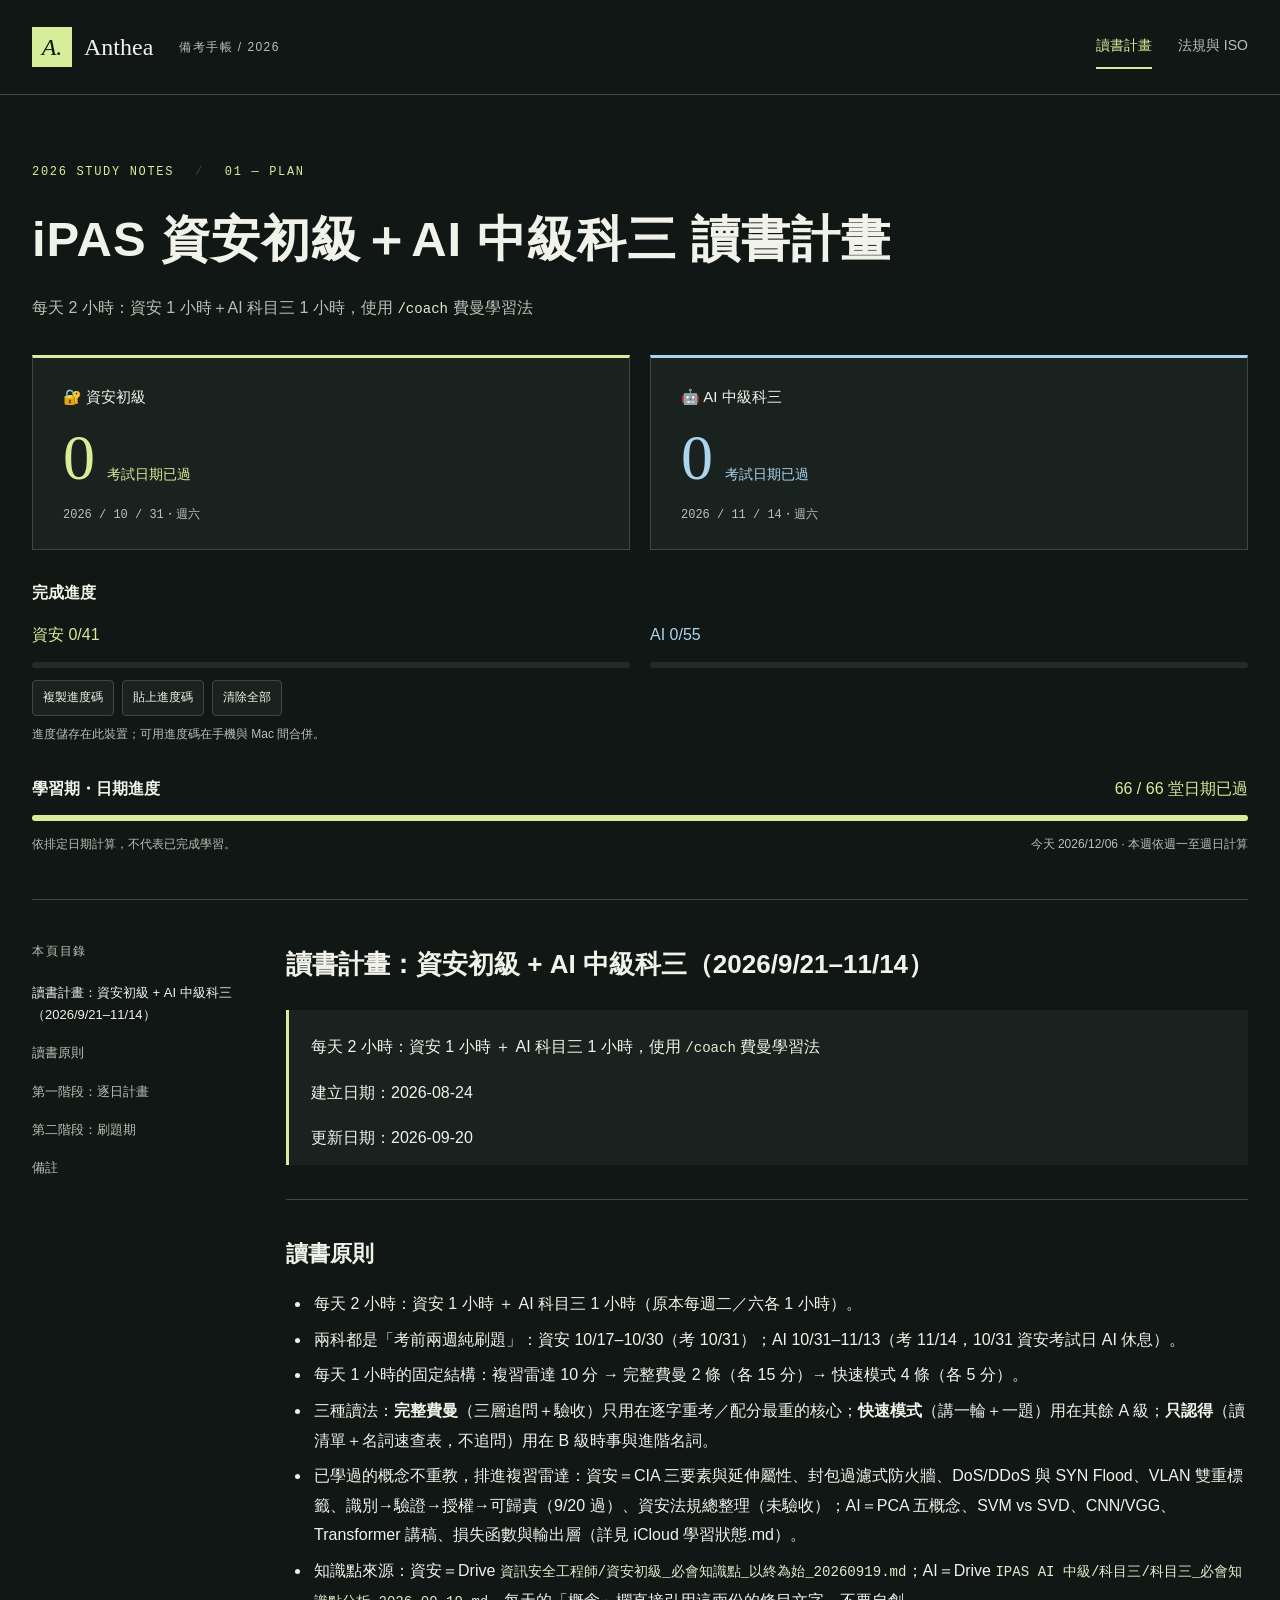
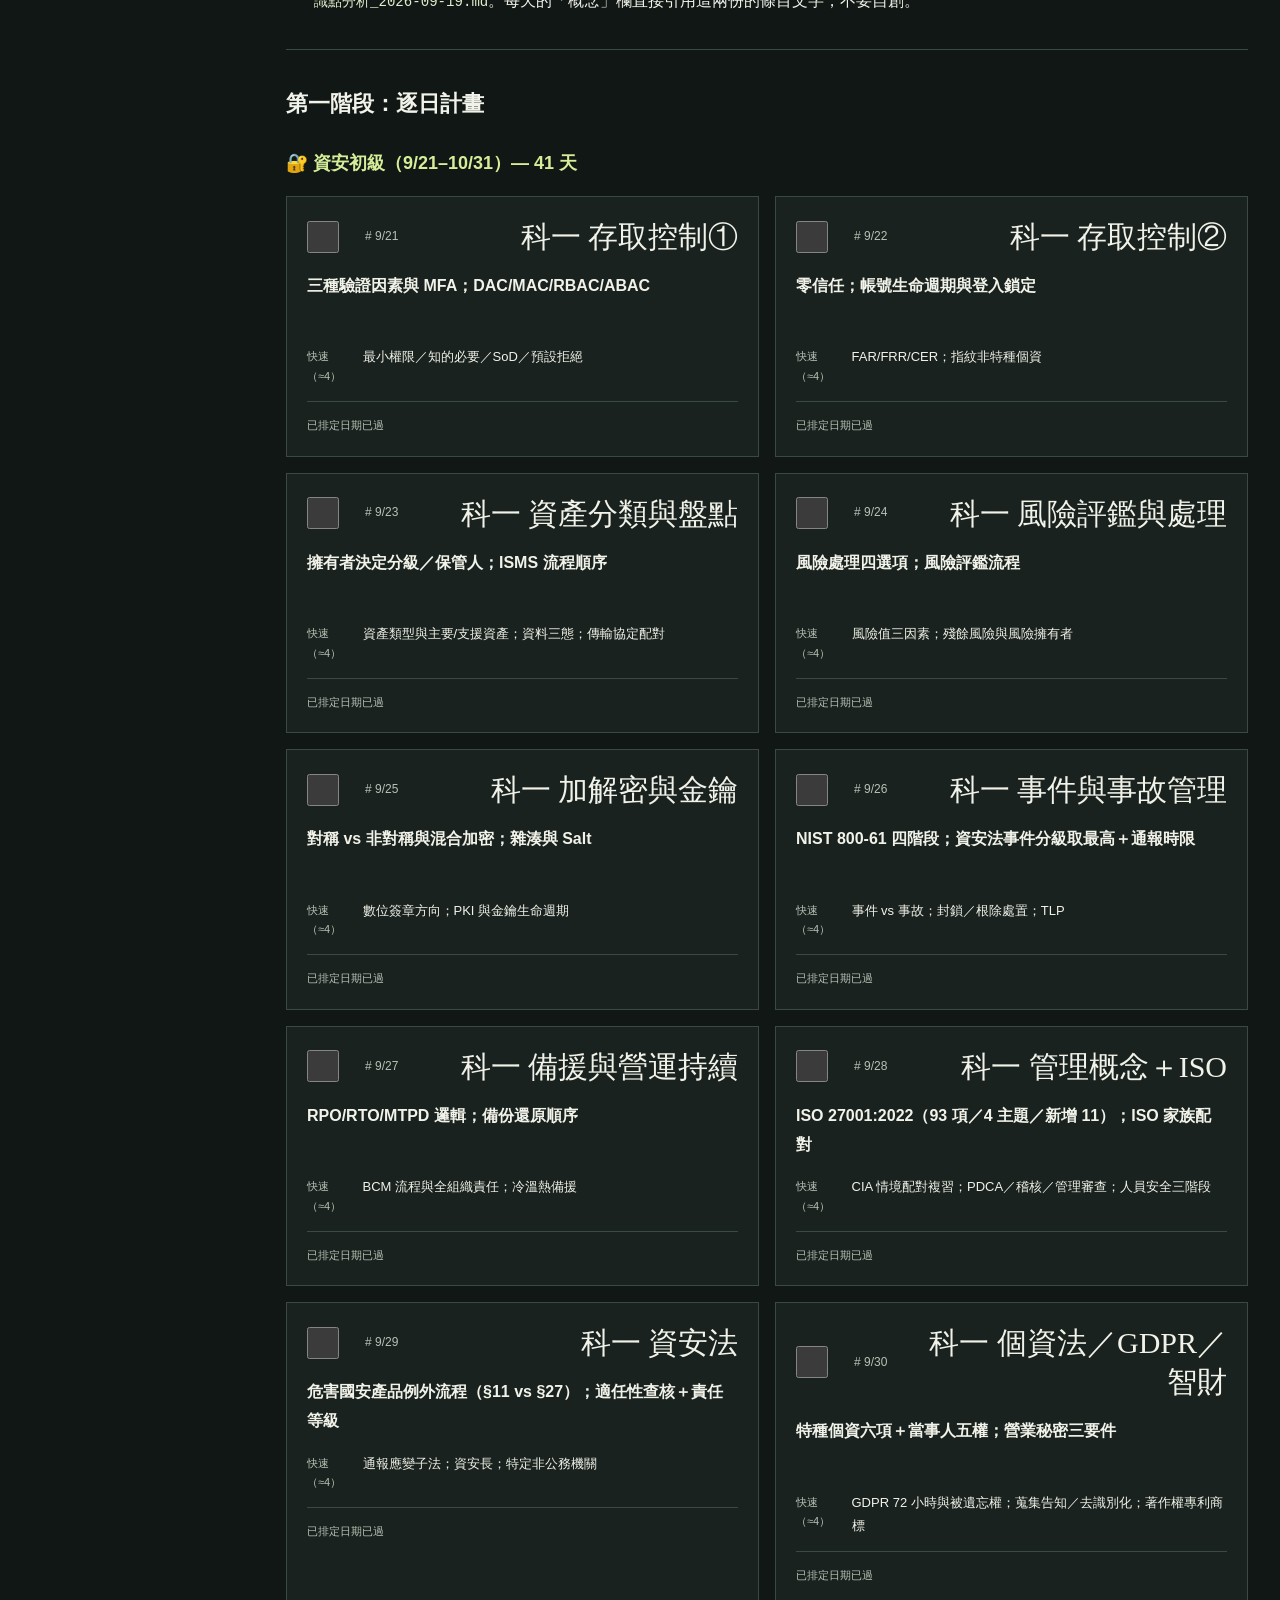
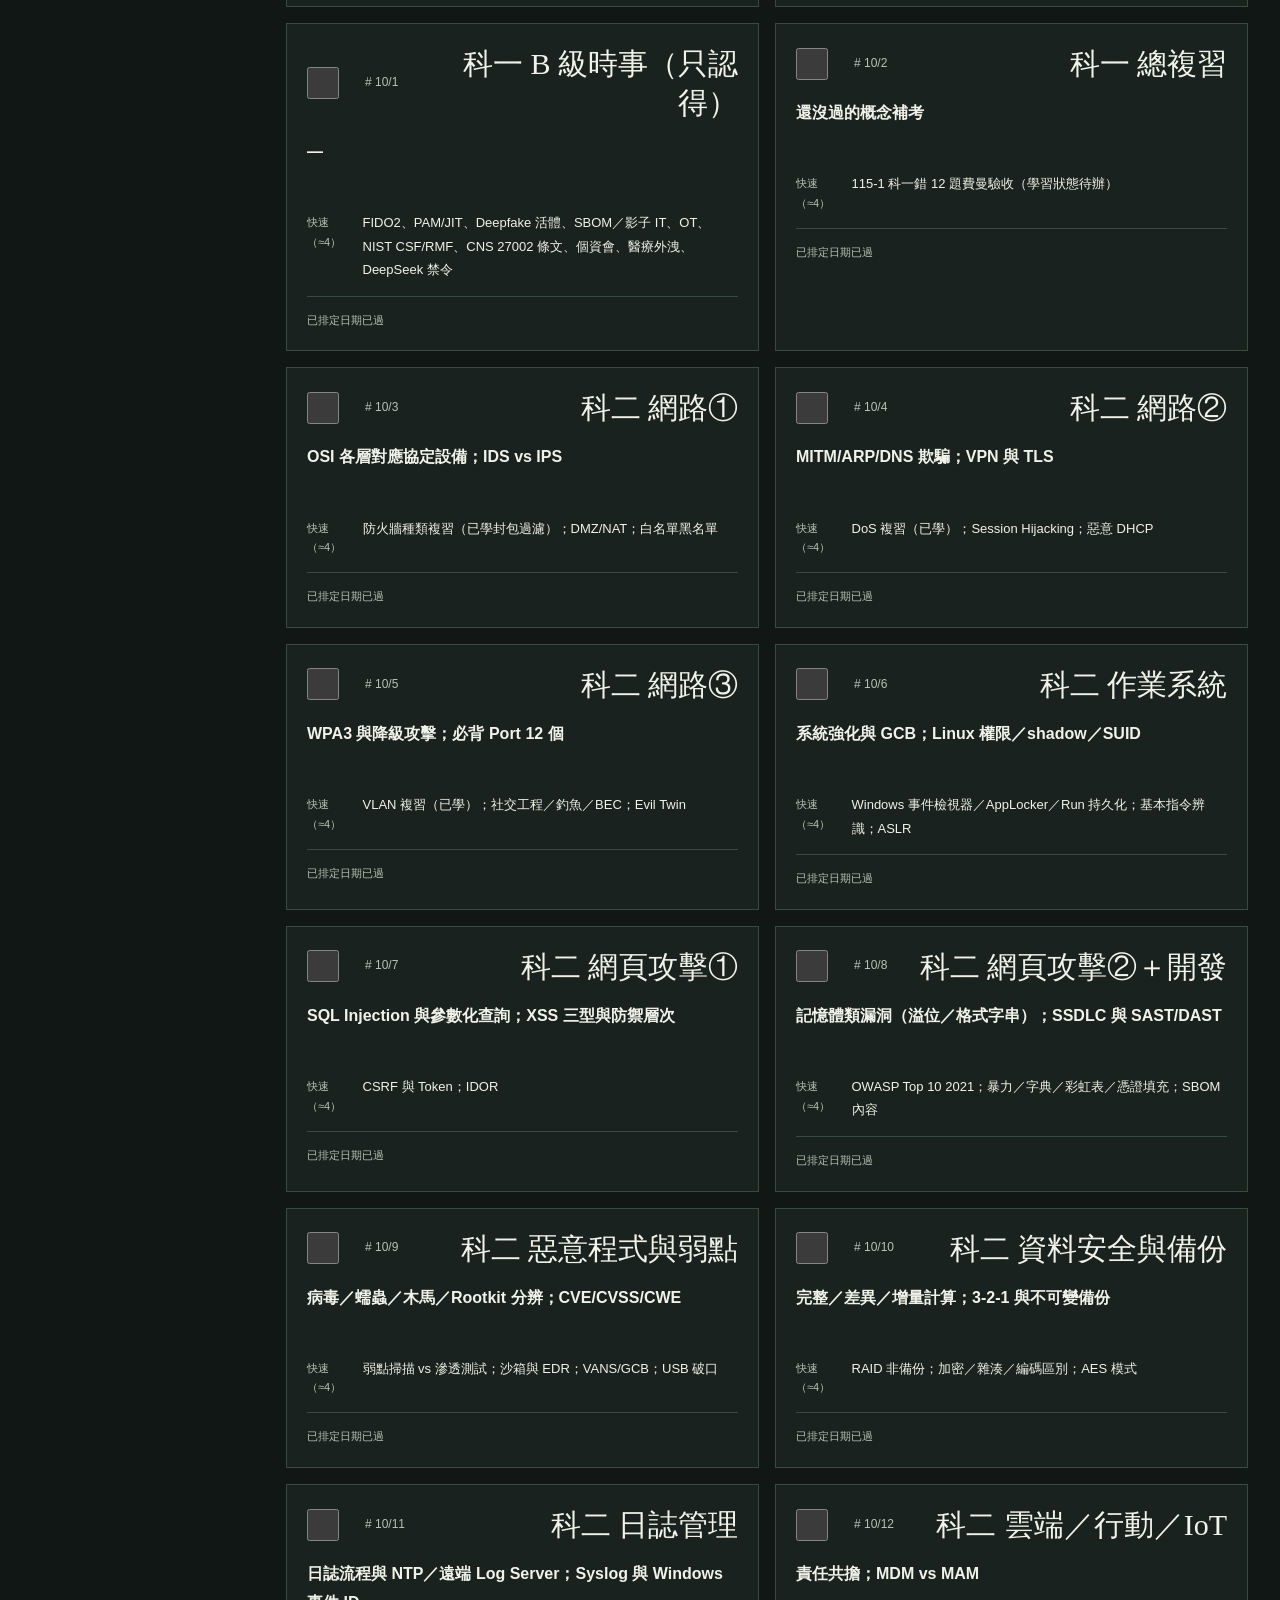
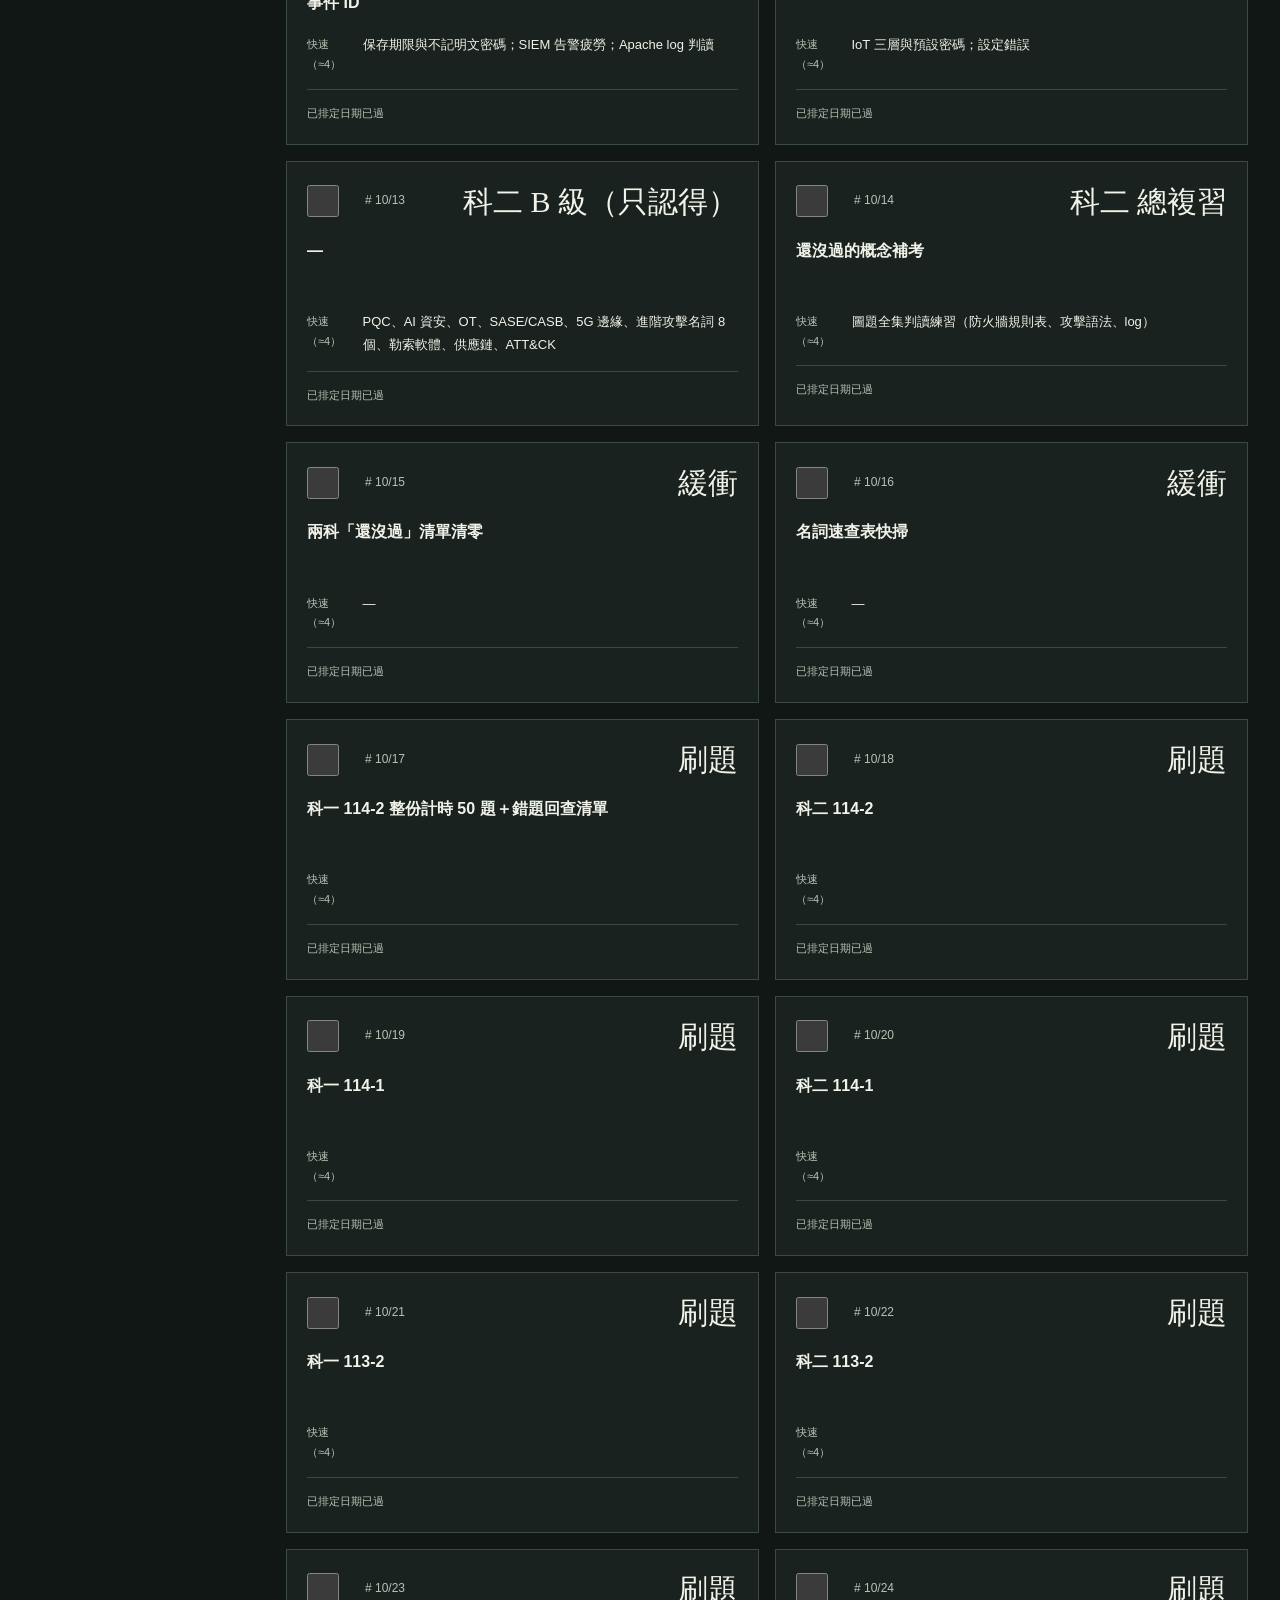
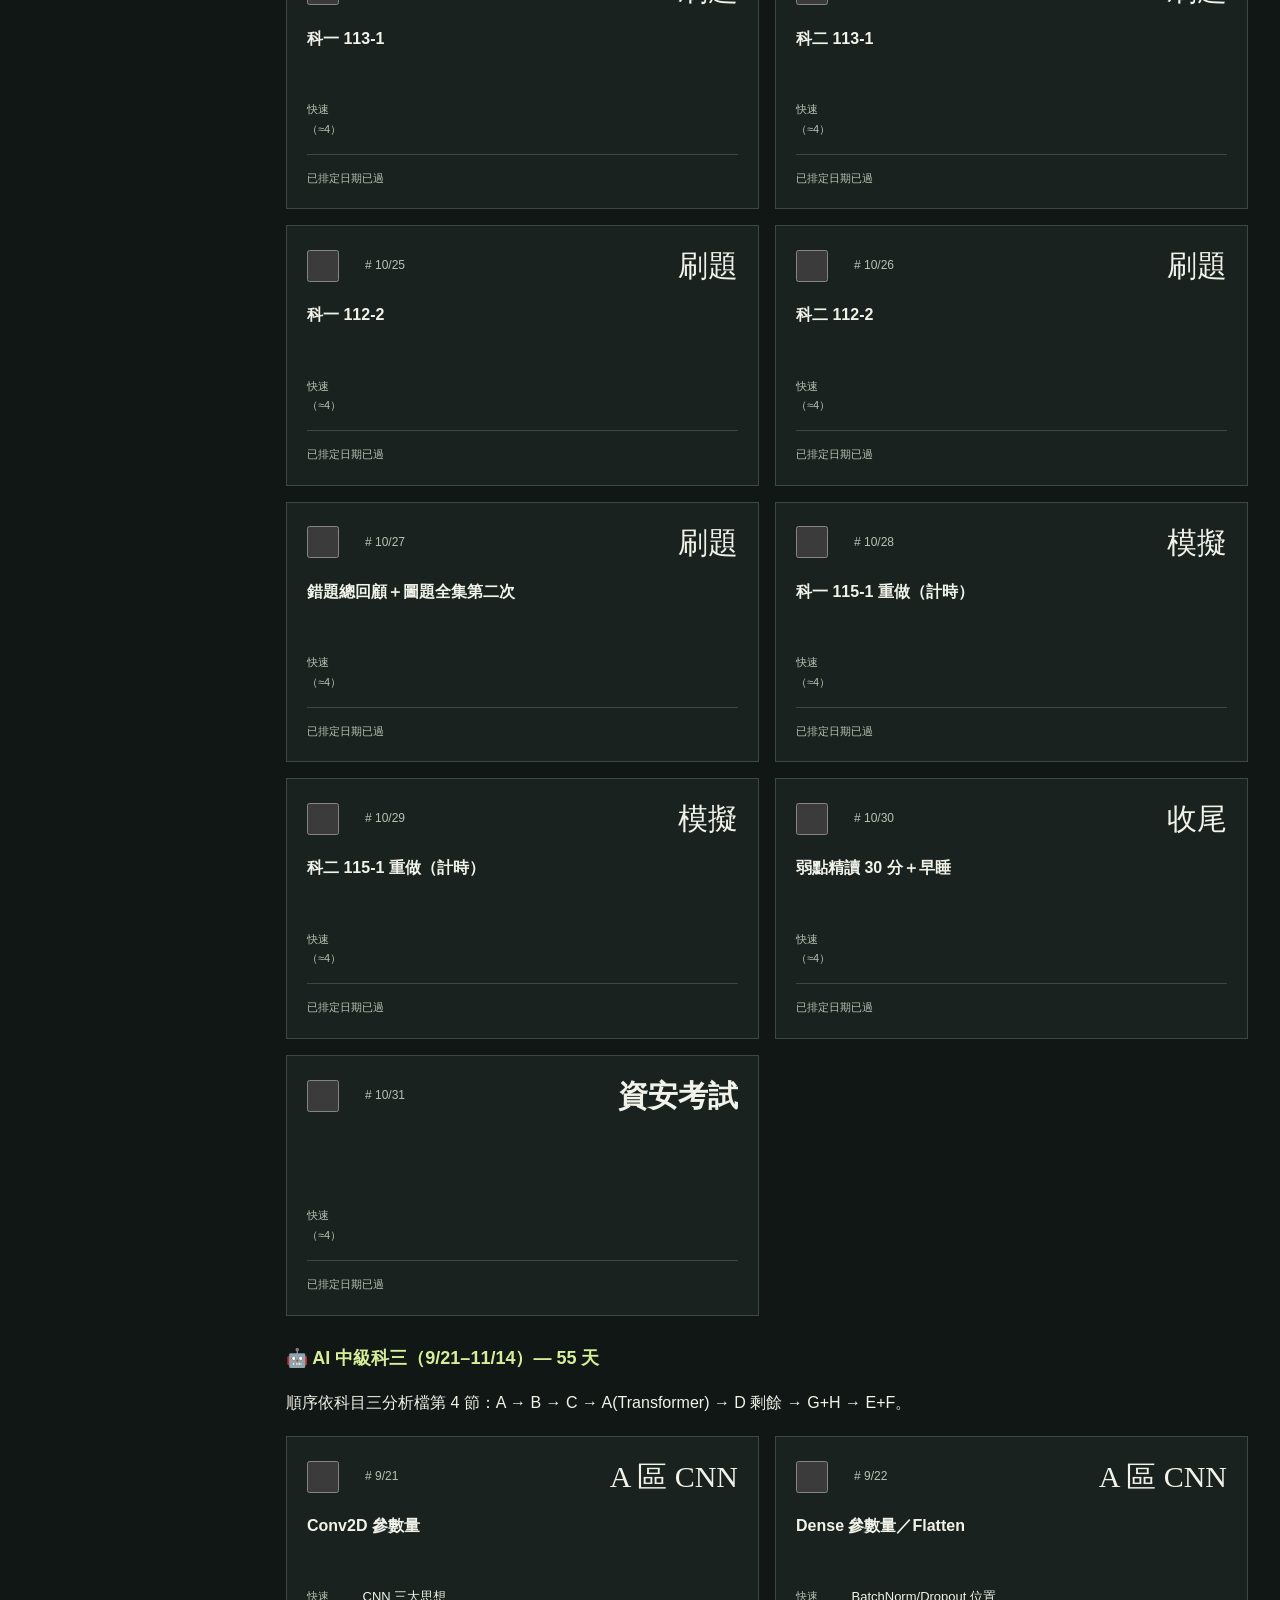
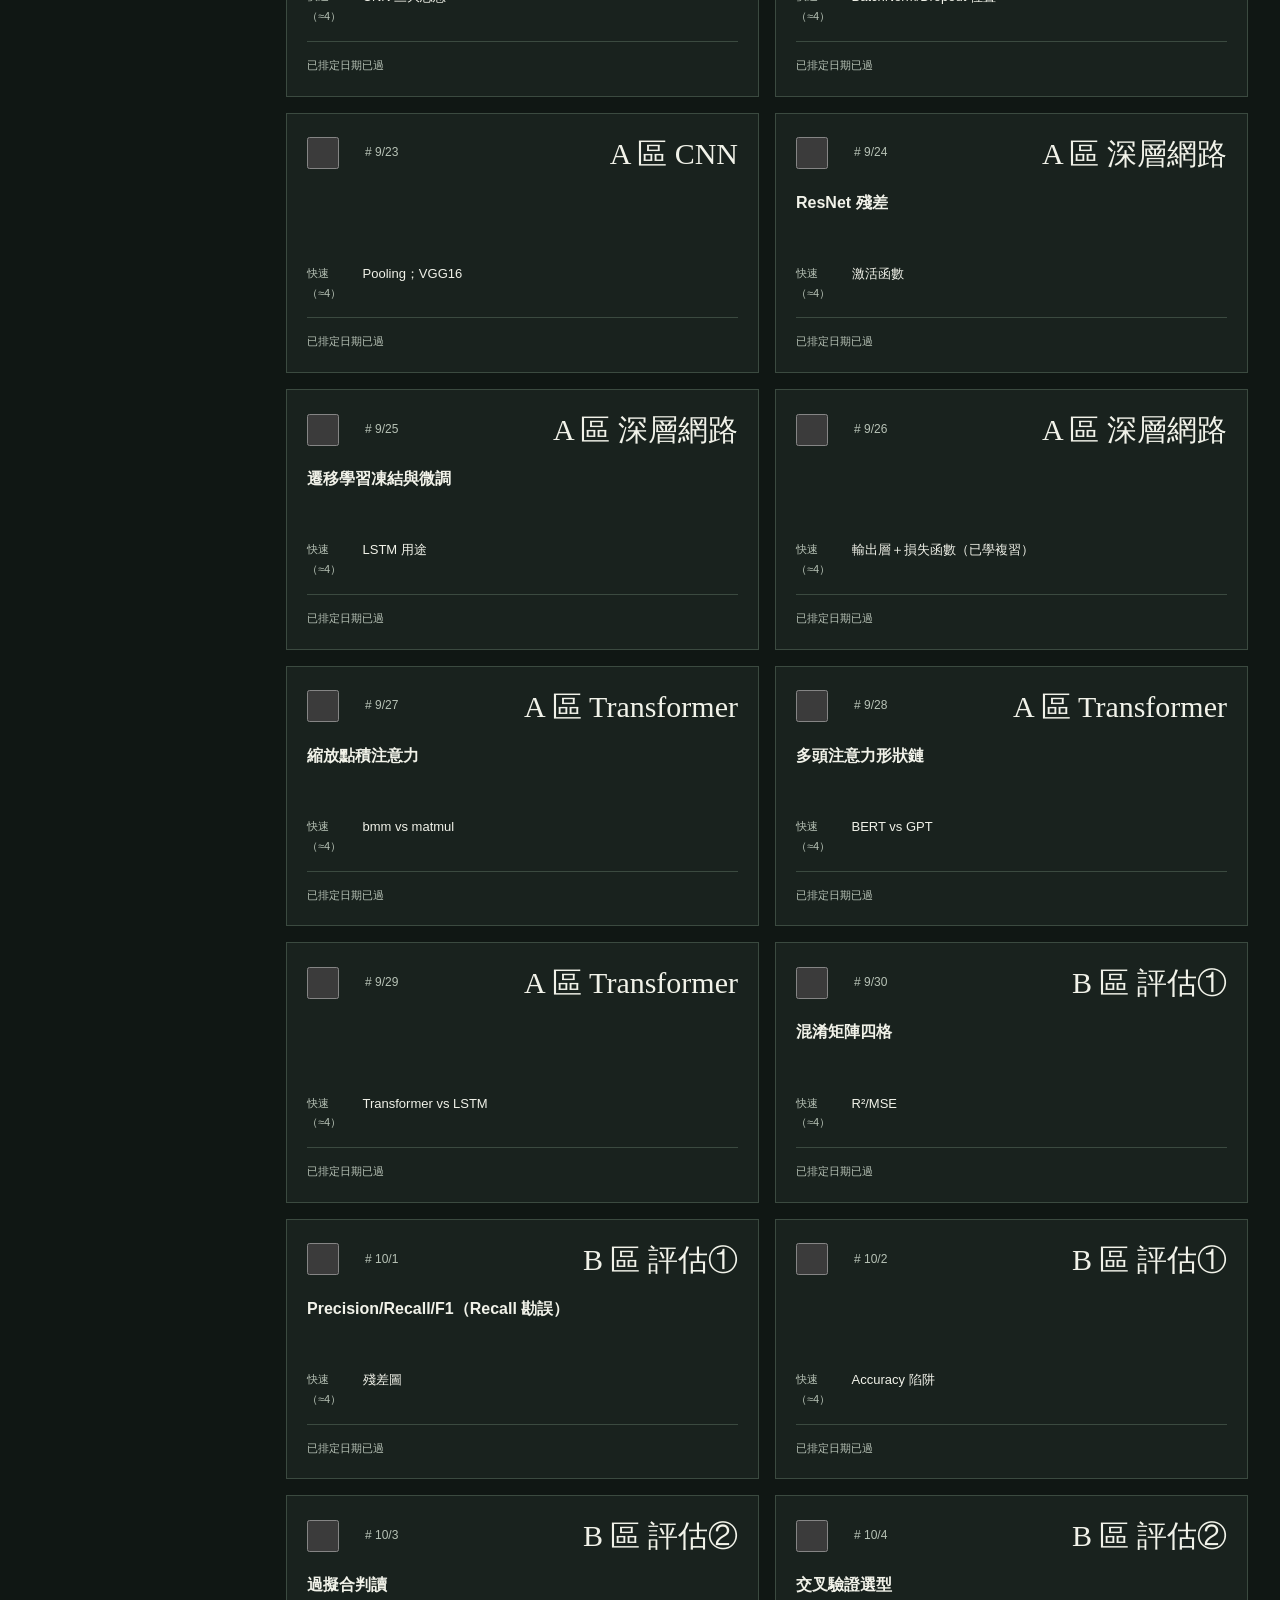
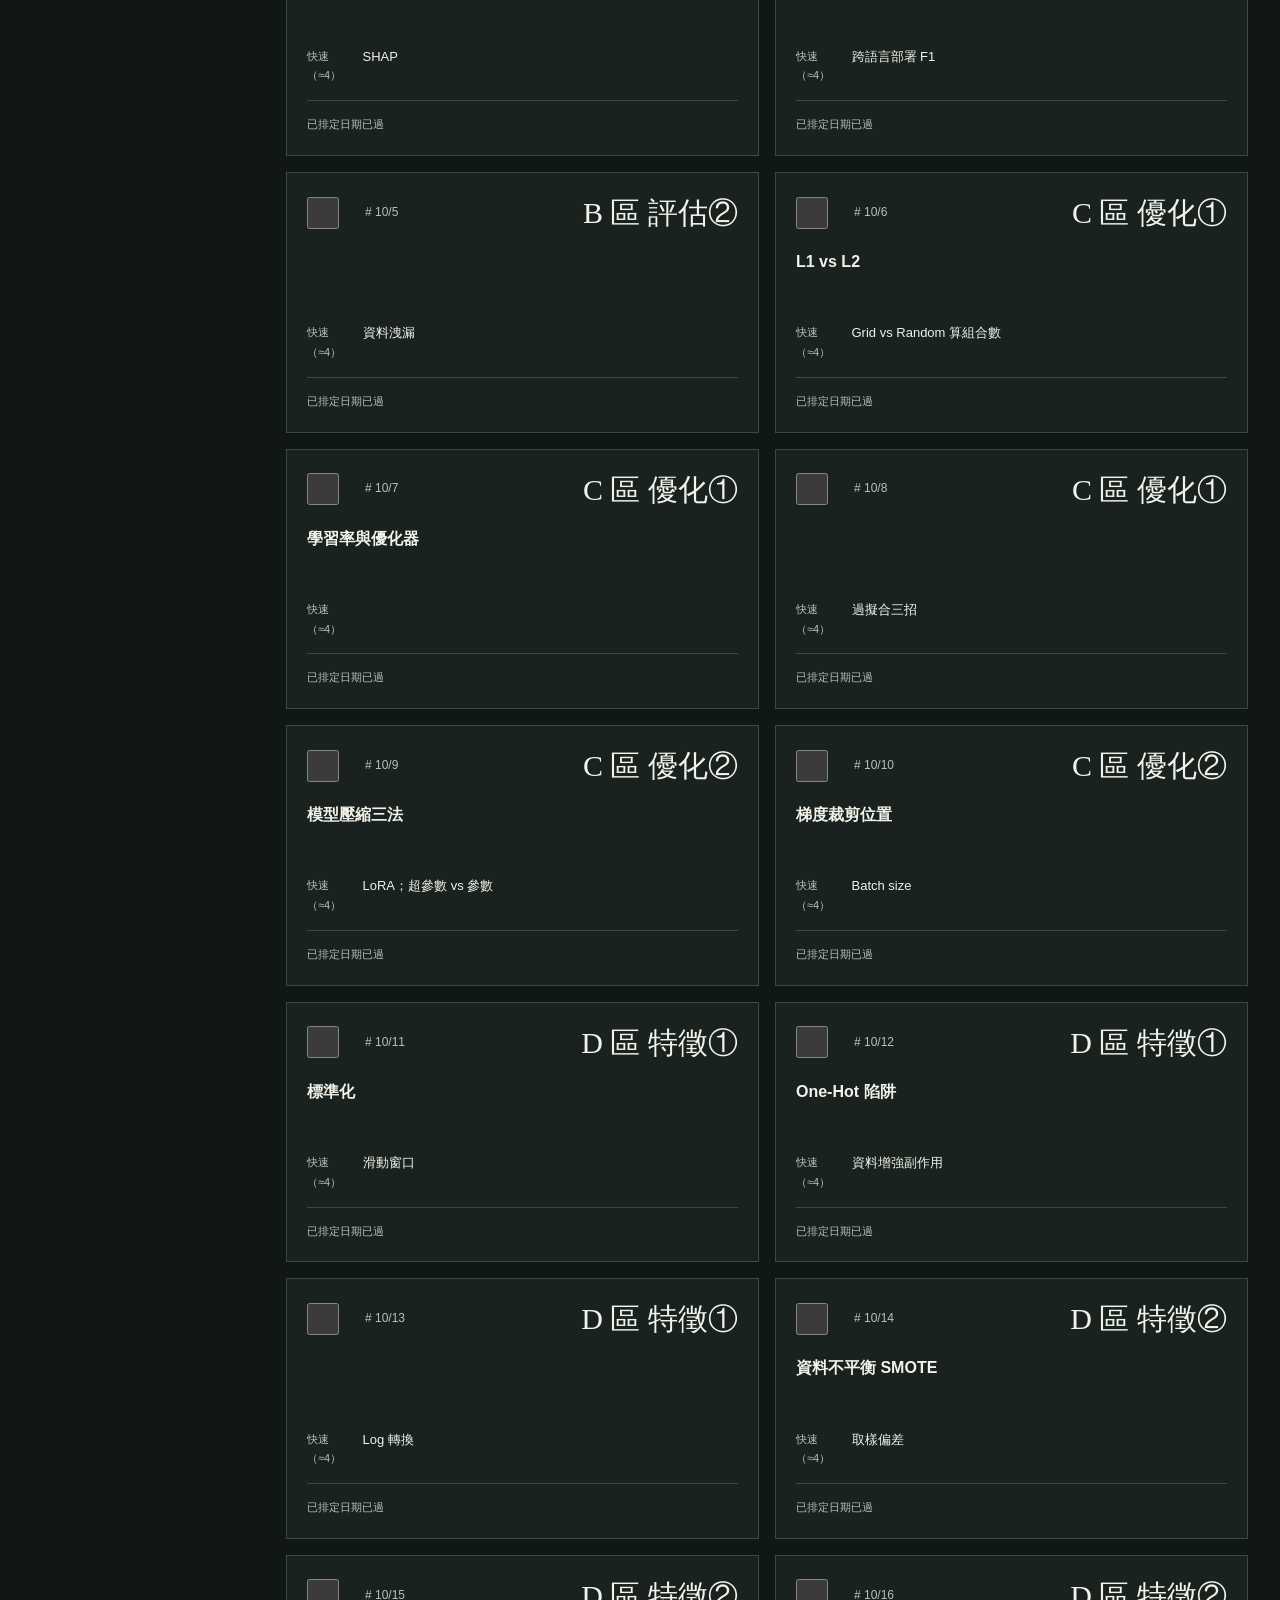
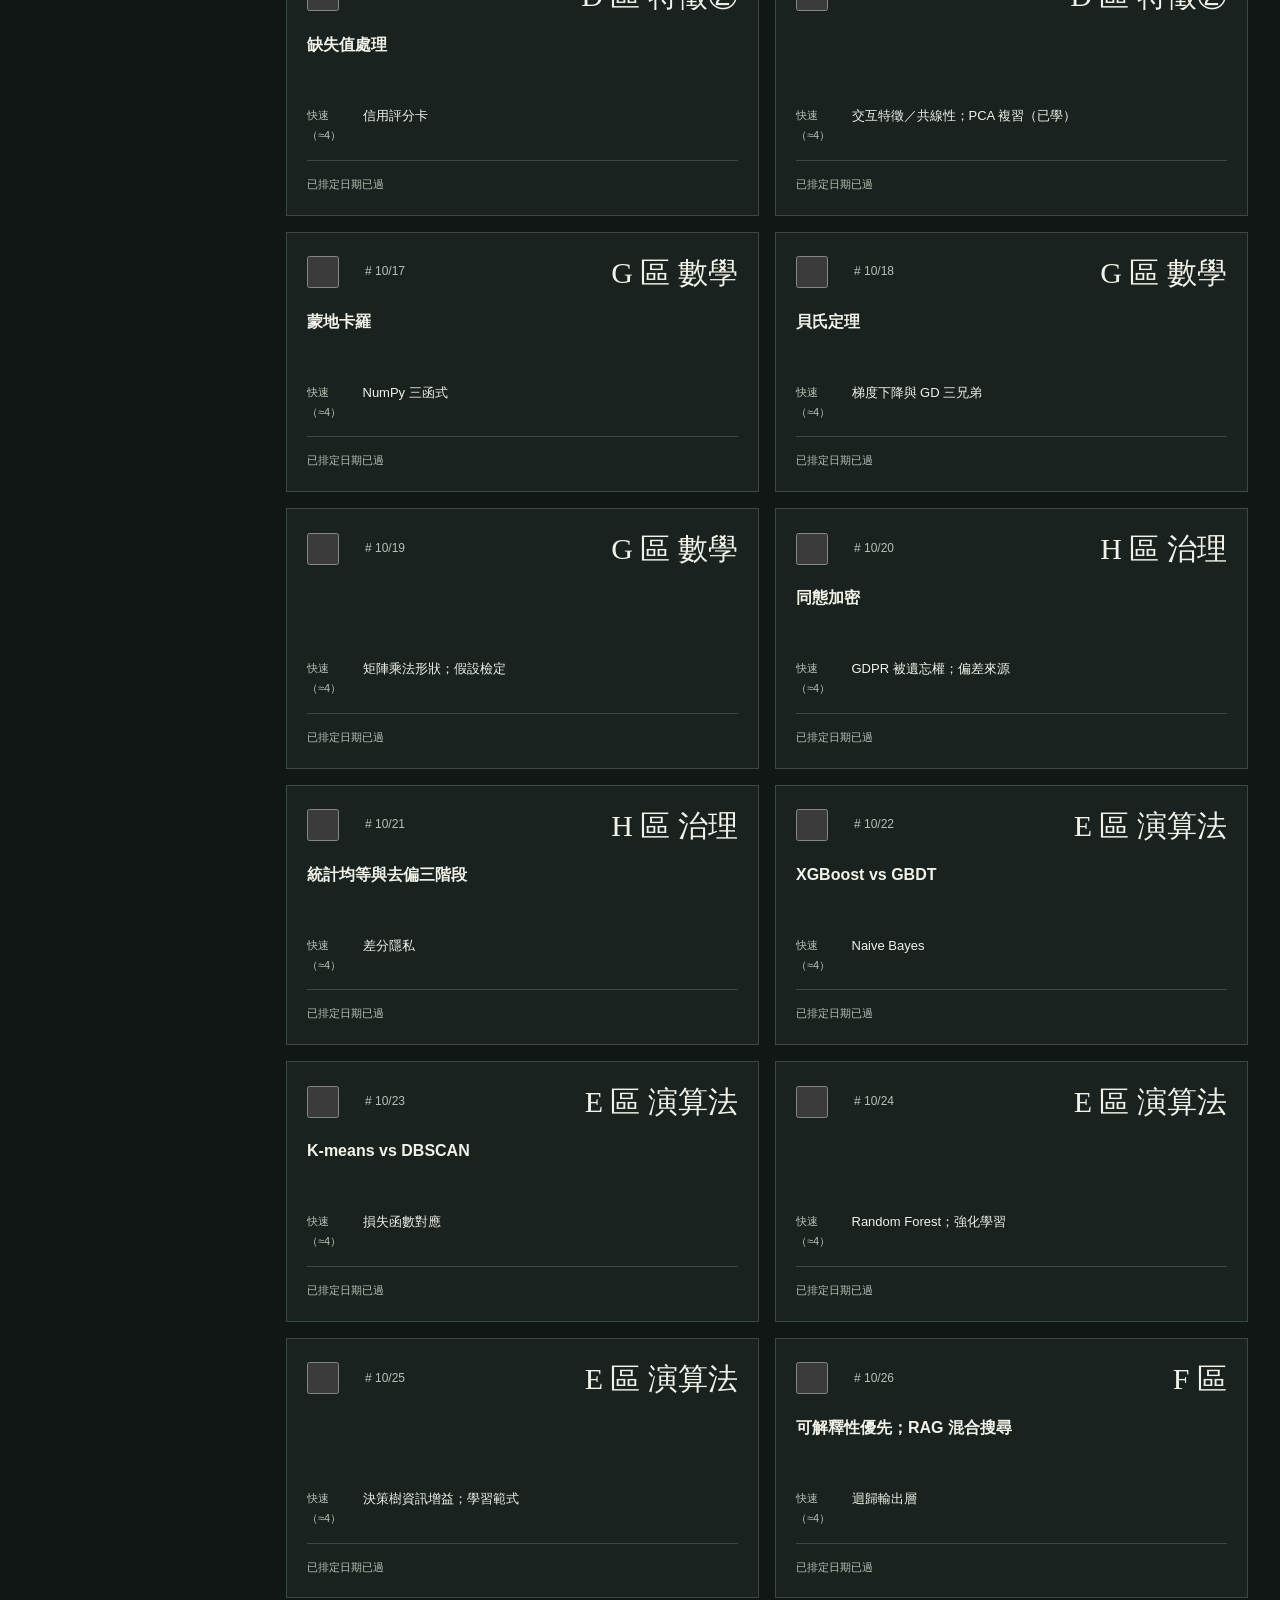
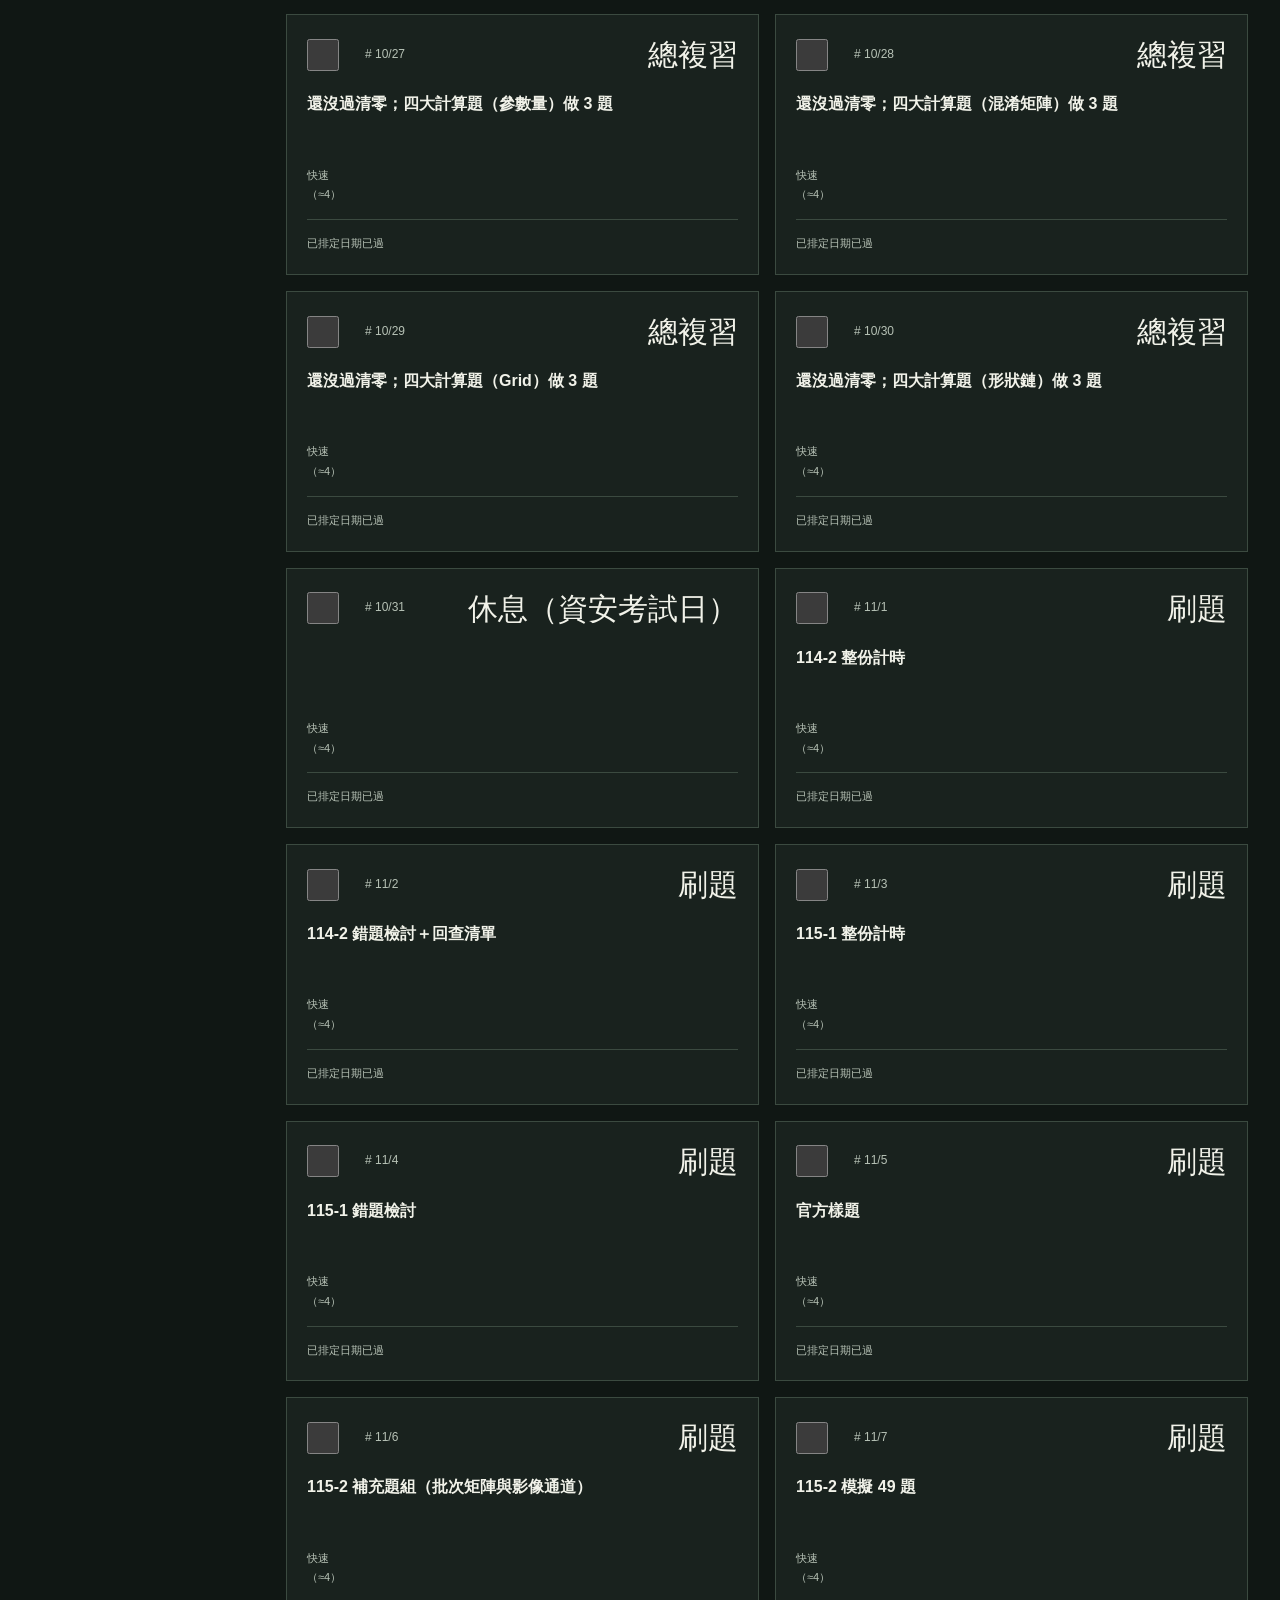
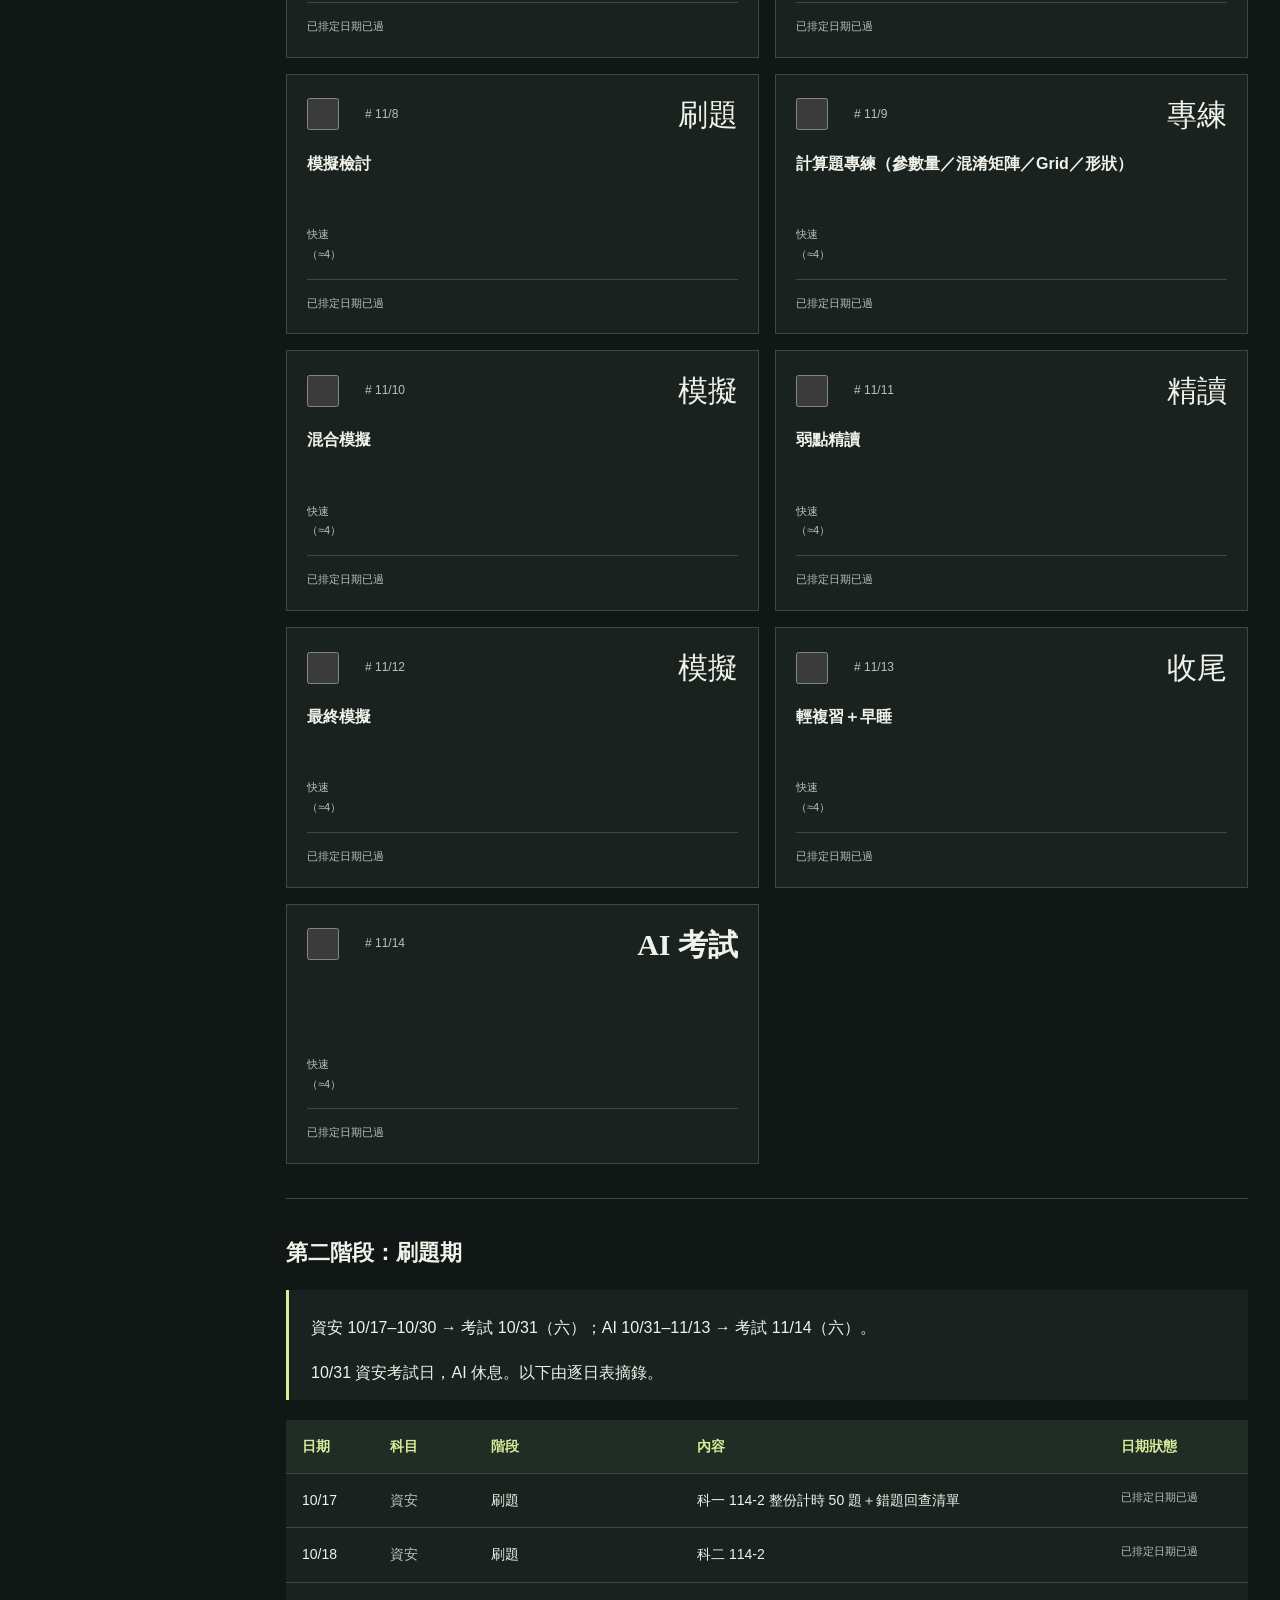
==== commit c29df435: "Add persistent daily completion tracking and progress codes" ====
--- a/index.html
+++ b/index.html
@@ -23,6 +23,15 @@
 <section class="countdown security"><p class="card-label">🔐 資安初級</p><p class="countdown-value"><strong data-countdown="2026-10-31">—</strong><span data-countdown-label>天後考試</span></p><p class="exam-date">2026 / 10 / 31・週六</p></section>
 <section class="countdown ai"><p class="card-label">🤖 AI 中級科三</p><p class="countdown-value"><strong data-countdown="2026-11-14">—</strong><span data-countdown-label>天後考試</span></p><p class="exam-date">2026 / 11 / 14・週六</p></section>
 </div>
+<section class="progress-panel completion-panel" aria-labelledby="completion-title">
+<div class="progress-heading"><h2 id="completion-title">完成進度</h2></div>
+<div class="completion-grid">
+<div><span id="completion-security-count">資安 0/41</span><progress id="completion-security-progress" max="41" value="0" aria-labelledby="completion-security-count"></progress></div>
+<div><span id="completion-ai-count">AI 0/55</span><progress id="completion-ai-progress" max="55" value="0" aria-labelledby="completion-ai-count"></progress></div>
+</div>
+<div class="completion-actions"><button type="button" id="copy-progress" disabled>複製進度碼</button><button type="button" id="paste-progress" disabled>貼上進度碼</button><button type="button" id="clear-progress" disabled>清除全部</button></div>
+<p id="completion-status" class="progress-caption" role="status">進度儲存在此裝置；可用進度碼在手機與 Mac 間合併。</p>
+</section>
 <section class="progress-panel" aria-labelledby="progress-title"><div class="progress-heading"><h2 id="progress-title">學習期・日期進度</h2><span id="progress-count">— / 66 堂</span></div>
 <progress id="schedule-progress" max="66" value="0" aria-labelledby="progress-title"></progress>
 <div class="progress-caption"><p>依排定日期計算，不代表已完成學習。</p><p id="today-label">日期狀態於啟用 JavaScript 後顯示</p></div></section>
@@ -55,6 +64,7 @@
 <div class="table-scroll" role="region" tabindex="0" aria-label="🔐 資安初級（9/21–10/31）— 41 天">
 <table class="lesson-table">
 <thead><tr>
+<th scope="col">完成</th>
 <th scope="col">日期</th>
 <th scope="col">範圍</th>
 <th scope="col">完整費曼（2）</th>
@@ -63,6 +73,7 @@
 </tr></thead>
 <tbody>
 <tr data-date="2026-09-21" data-kind="lesson" data-schedule="security">
+<th scope="row" class="completion-cell"><input type="checkbox" data-completion-key="ipas:completed:security:2026-09-21" aria-label="資安 2026-09-21 完成" disabled></th>
 <td data-label="日期">9/21</td>
 <td data-label="範圍">科一 存取控制①</td>
 <td data-label="完整費曼（2）">三種驗證因素與 MFA；DAC/MAC/RBAC/ABAC</td>
@@ -70,6 +81,7 @@
 <td class="date-status" data-label="日期狀態">已排定</td>
 </tr>
 <tr data-date="2026-09-22" data-kind="lesson" data-schedule="security">
+<th scope="row" class="completion-cell"><input type="checkbox" data-completion-key="ipas:completed:security:2026-09-22" aria-label="資安 2026-09-22 完成" disabled></th>
 <td data-label="日期">9/22</td>
 <td data-label="範圍">科一 存取控制②</td>
 <td data-label="完整費曼（2）">零信任；帳號生命週期與登入鎖定</td>
@@ -77,6 +89,7 @@
 <td class="date-status" data-label="日期狀態">已排定</td>
 </tr>
 <tr data-date="2026-09-23" data-kind="lesson" data-schedule="security">
+<th scope="row" class="completion-cell"><input type="checkbox" data-completion-key="ipas:completed:security:2026-09-23" aria-label="資安 2026-09-23 完成" disabled></th>
 <td data-label="日期">9/23</td>
 <td data-label="範圍">科一 資產分類與盤點</td>
 <td data-label="完整費曼（2）">擁有者決定分級／保管人；ISMS 流程順序</td>
@@ -84,6 +97,7 @@
 <td class="date-status" data-label="日期狀態">已排定</td>
 </tr>
 <tr data-date="2026-09-24" data-kind="lesson" data-schedule="security">
+<th scope="row" class="completion-cell"><input type="checkbox" data-completion-key="ipas:completed:security:2026-09-24" aria-label="資安 2026-09-24 完成" disabled></th>
 <td data-label="日期">9/24</td>
 <td data-label="範圍">科一 風險評鑑與處理</td>
 <td data-label="完整費曼（2）">風險處理四選項；風險評鑑流程</td>
@@ -91,6 +105,7 @@
 <td class="date-status" data-label="日期狀態">已排定</td>
 </tr>
 <tr data-date="2026-09-25" data-kind="lesson" data-schedule="security">
+<th scope="row" class="completion-cell"><input type="checkbox" data-completion-key="ipas:completed:security:2026-09-25" aria-label="資安 2026-09-25 完成" disabled></th>
 <td data-label="日期">9/25</td>
 <td data-label="範圍">科一 加解密與金鑰</td>
 <td data-label="完整費曼（2）">對稱 vs 非對稱與混合加密；雜湊與 Salt</td>
@@ -98,6 +113,7 @@
 <td class="date-status" data-label="日期狀態">已排定</td>
 </tr>
 <tr data-date="2026-09-26" data-kind="lesson" data-schedule="security">
+<th scope="row" class="completion-cell"><input type="checkbox" data-completion-key="ipas:completed:security:2026-09-26" aria-label="資安 2026-09-26 完成" disabled></th>
 <td data-label="日期">9/26</td>
 <td data-label="範圍">科一 事件與事故管理</td>
 <td data-label="完整費曼（2）">NIST 800-61 四階段；資安法事件分級取最高＋通報時限</td>
@@ -105,6 +121,7 @@
 <td class="date-status" data-label="日期狀態">已排定</td>
 </tr>
 <tr data-date="2026-09-27" data-kind="lesson" data-schedule="security">
+<th scope="row" class="completion-cell"><input type="checkbox" data-completion-key="ipas:completed:security:2026-09-27" aria-label="資安 2026-09-27 完成" disabled></th>
 <td data-label="日期">9/27</td>
 <td data-label="範圍">科一 備援與營運持續</td>
 <td data-label="完整費曼（2）">RPO/RTO/MTPD 邏輯；備份還原順序</td>
@@ -112,6 +129,7 @@
 <td class="date-status" data-label="日期狀態">已排定</td>
 </tr>
 <tr data-date="2026-09-28" data-kind="lesson" data-schedule="security">
+<th scope="row" class="completion-cell"><input type="checkbox" data-completion-key="ipas:completed:security:2026-09-28" aria-label="資安 2026-09-28 完成" disabled></th>
 <td data-label="日期">9/28</td>
 <td data-label="範圍">科一 管理概念＋ISO</td>
 <td data-label="完整費曼（2）">ISO 27001:2022（93 項／4 主題／新增 11）；ISO 家族配對</td>
@@ -119,6 +137,7 @@
 <td class="date-status" data-label="日期狀態">已排定</td>
 </tr>
 <tr data-date="2026-09-29" data-kind="lesson" data-schedule="security">
+<th scope="row" class="completion-cell"><input type="checkbox" data-completion-key="ipas:completed:security:2026-09-29" aria-label="資安 2026-09-29 完成" disabled></th>
 <td data-label="日期">9/29</td>
 <td data-label="範圍">科一 資安法</td>
 <td data-label="完整費曼（2）">危害國安產品例外流程（§11 vs §27）；適任性查核＋責任等級</td>
@@ -126,6 +145,7 @@
 <td class="date-status" data-label="日期狀態">已排定</td>
 </tr>
 <tr data-date="2026-09-30" data-kind="lesson" data-schedule="security">
+<th scope="row" class="completion-cell"><input type="checkbox" data-completion-key="ipas:completed:security:2026-09-30" aria-label="資安 2026-09-30 完成" disabled></th>
 <td data-label="日期">9/30</td>
 <td data-label="範圍">科一 個資法／GDPR／智財</td>
 <td data-label="完整費曼（2）">特種個資六項＋當事人五權；營業秘密三要件</td>
@@ -133,6 +153,7 @@
 <td class="date-status" data-label="日期狀態">已排定</td>
 </tr>
 <tr data-date="2026-10-01" data-kind="lesson" data-schedule="security">
+<th scope="row" class="completion-cell"><input type="checkbox" data-completion-key="ipas:completed:security:2026-10-01" aria-label="資安 2026-10-01 完成" disabled></th>
 <td data-label="日期">10/1</td>
 <td data-label="範圍">科一 B 級時事（只認得）</td>
 <td data-label="完整費曼（2）">—</td>
@@ -140,6 +161,7 @@
 <td class="date-status" data-label="日期狀態">已排定</td>
 </tr>
 <tr data-date="2026-10-02" data-kind="lesson" data-schedule="security">
+<th scope="row" class="completion-cell"><input type="checkbox" data-completion-key="ipas:completed:security:2026-10-02" aria-label="資安 2026-10-02 完成" disabled></th>
 <td data-label="日期">10/2</td>
 <td data-label="範圍">科一 總複習</td>
 <td data-label="完整費曼（2）">還沒過的概念補考</td>
@@ -147,6 +169,7 @@
 <td class="date-status" data-label="日期狀態">已排定</td>
 </tr>
 <tr data-date="2026-10-03" data-kind="lesson" data-schedule="security">
+<th scope="row" class="completion-cell"><input type="checkbox" data-completion-key="ipas:completed:security:2026-10-03" aria-label="資安 2026-10-03 完成" disabled></th>
 <td data-label="日期">10/3</td>
 <td data-label="範圍">科二 網路①</td>
 <td data-label="完整費曼（2）">OSI 各層對應協定設備；IDS vs IPS</td>
@@ -154,6 +177,7 @@
 <td class="date-status" data-label="日期狀態">已排定</td>
 </tr>
 <tr data-date="2026-10-04" data-kind="lesson" data-schedule="security">
+<th scope="row" class="completion-cell"><input type="checkbox" data-completion-key="ipas:completed:security:2026-10-04" aria-label="資安 2026-10-04 完成" disabled></th>
 <td data-label="日期">10/4</td>
 <td data-label="範圍">科二 網路②</td>
 <td data-label="完整費曼（2）">MITM/ARP/DNS 欺騙；VPN 與 TLS</td>
@@ -161,6 +185,7 @@
 <td class="date-status" data-label="日期狀態">已排定</td>
 </tr>
 <tr data-date="2026-10-05" data-kind="lesson" data-schedule="security">
+<th scope="row" class="completion-cell"><input type="checkbox" data-completion-key="ipas:completed:security:2026-10-05" aria-label="資安 2026-10-05 完成" disabled></th>
 <td data-label="日期">10/5</td>
 <td data-label="範圍">科二 網路③</td>
 <td data-label="完整費曼（2）">WPA3 與降級攻擊；必背 Port 12 個</td>
@@ -168,6 +193,7 @@
 <td class="date-status" data-label="日期狀態">已排定</td>
 </tr>
 <tr data-date="2026-10-06" data-kind="lesson" data-schedule="security">
+<th scope="row" class="completion-cell"><input type="checkbox" data-completion-key="ipas:completed:security:2026-10-06" aria-label="資安 2026-10-06 完成" disabled></th>
 <td data-label="日期">10/6</td>
 <td data-label="範圍">科二 作業系統</td>
 <td data-label="完整費曼（2）">系統強化與 GCB；Linux 權限／shadow／SUID</td>
@@ -175,6 +201,7 @@
 <td class="date-status" data-label="日期狀態">已排定</td>
 </tr>
 <tr data-date="2026-10-07" data-kind="lesson" data-schedule="security">
+<th scope="row" class="completion-cell"><input type="checkbox" data-completion-key="ipas:completed:security:2026-10-07" aria-label="資安 2026-10-07 完成" disabled></th>
 <td data-label="日期">10/7</td>
 <td data-label="範圍">科二 網頁攻擊①</td>
 <td data-label="完整費曼（2）">SQL Injection 與參數化查詢；XSS 三型與防禦層次</td>
@@ -182,6 +209,7 @@
 <td class="date-status" data-label="日期狀態">已排定</td>
 </tr>
 <tr data-date="2026-10-08" data-kind="lesson" data-schedule="security">
+<th scope="row" class="completion-cell"><input type="checkbox" data-completion-key="ipas:completed:security:2026-10-08" aria-label="資安 2026-10-08 完成" disabled></th>
 <td data-label="日期">10/8</td>
 <td data-label="範圍">科二 網頁攻擊②＋開發</td>
 <td data-label="完整費曼（2）">記憶體類漏洞（溢位／格式字串）；SSDLC 與 SAST/DAST</td>
@@ -189,6 +217,7 @@
 <td class="date-status" data-label="日期狀態">已排定</td>
 </tr>
 <tr data-date="2026-10-09" data-kind="lesson" data-schedule="security">
+<th scope="row" class="completion-cell"><input type="checkbox" data-completion-key="ipas:completed:security:2026-10-09" aria-label="資安 2026-10-09 完成" disabled></th>
 <td data-label="日期">10/9</td>
 <td data-label="範圍">科二 惡意程式與弱點</td>
 <td data-label="完整費曼（2）">病毒／蠕蟲／木馬／Rootkit 分辨；CVE/CVSS/CWE</td>
@@ -196,6 +225,7 @@
 <td class="date-status" data-label="日期狀態">已排定</td>
 </tr>
 <tr data-date="2026-10-10" data-kind="lesson" data-schedule="security">
+<th scope="row" class="completion-cell"><input type="checkbox" data-completion-key="ipas:completed:security:2026-10-10" aria-label="資安 2026-10-10 完成" disabled></th>
 <td data-label="日期">10/10</td>
 <td data-label="範圍">科二 資料安全與備份</td>
 <td data-label="完整費曼（2）">完整／差異／增量計算；3-2-1 與不可變備份</td>
@@ -203,6 +233,7 @@
 <td class="date-status" data-label="日期狀態">已排定</td>
 </tr>
 <tr data-date="2026-10-11" data-kind="lesson" data-schedule="security">
+<th scope="row" class="completion-cell"><input type="checkbox" data-completion-key="ipas:completed:security:2026-10-11" aria-label="資安 2026-10-11 完成" disabled></th>
 <td data-label="日期">10/11</td>
 <td data-label="範圍">科二 日誌管理</td>
 <td data-label="完整費曼（2）">日誌流程與 NTP／遠端 Log Server；Syslog 與 Windows 事件 ID</td>
@@ -210,6 +241,7 @@
 <td class="date-status" data-label="日期狀態">已排定</td>
 </tr>
 <tr data-date="2026-10-12" data-kind="lesson" data-schedule="security">
+<th scope="row" class="completion-cell"><input type="checkbox" data-completion-key="ipas:completed:security:2026-10-12" aria-label="資安 2026-10-12 完成" disabled></th>
 <td data-label="日期">10/12</td>
 <td data-label="範圍">科二 雲端／行動／IoT</td>
 <td data-label="完整費曼（2）">責任共擔；MDM vs MAM</td>
@@ -217,6 +249,7 @@
 <td class="date-status" data-label="日期狀態">已排定</td>
 </tr>
 <tr data-date="2026-10-13" data-kind="lesson" data-schedule="security">
+<th scope="row" class="completion-cell"><input type="checkbox" data-completion-key="ipas:completed:security:2026-10-13" aria-label="資安 2026-10-13 完成" disabled></th>
 <td data-label="日期">10/13</td>
 <td data-label="範圍">科二 B 級（只認得）</td>
 <td data-label="完整費曼（2）">—</td>
@@ -224,6 +257,7 @@
 <td class="date-status" data-label="日期狀態">已排定</td>
 </tr>
 <tr data-date="2026-10-14" data-kind="lesson" data-schedule="security">
+<th scope="row" class="completion-cell"><input type="checkbox" data-completion-key="ipas:completed:security:2026-10-14" aria-label="資安 2026-10-14 完成" disabled></th>
 <td data-label="日期">10/14</td>
 <td data-label="範圍">科二 總複習</td>
 <td data-label="完整費曼（2）">還沒過的概念補考</td>
@@ -231,6 +265,7 @@
 <td class="date-status" data-label="日期狀態">已排定</td>
 </tr>
 <tr data-date="2026-10-15" data-kind="lesson" data-schedule="security">
+<th scope="row" class="completion-cell"><input type="checkbox" data-completion-key="ipas:completed:security:2026-10-15" aria-label="資安 2026-10-15 完成" disabled></th>
 <td data-label="日期">10/15</td>
 <td data-label="範圍">緩衝</td>
 <td data-label="完整費曼（2）">兩科「還沒過」清單清零</td>
@@ -238,6 +273,7 @@
 <td class="date-status" data-label="日期狀態">已排定</td>
 </tr>
 <tr data-date="2026-10-16" data-kind="lesson" data-schedule="security">
+<th scope="row" class="completion-cell"><input type="checkbox" data-completion-key="ipas:completed:security:2026-10-16" aria-label="資安 2026-10-16 完成" disabled></th>
 <td data-label="日期">10/16</td>
 <td data-label="範圍">緩衝</td>
 <td data-label="完整費曼（2）">名詞速查表快掃</td>
@@ -245,6 +281,7 @@
 <td class="date-status" data-label="日期狀態">已排定</td>
 </tr>
 <tr data-date="2026-10-17" data-kind="drill" data-schedule="security">
+<th scope="row" class="completion-cell"><input type="checkbox" data-completion-key="ipas:completed:security:2026-10-17" aria-label="資安 2026-10-17 完成" disabled></th>
 <td data-label="日期">10/17</td>
 <td data-label="範圍">刷題</td>
 <td data-label="完整費曼（2）">科一 114-2 整份計時 50 題＋錯題回查清單</td>
@@ -252,6 +289,7 @@
 <td class="date-status" data-label="日期狀態">已排定</td>
 </tr>
 <tr data-date="2026-10-18" data-kind="drill" data-schedule="security">
+<th scope="row" class="completion-cell"><input type="checkbox" data-completion-key="ipas:completed:security:2026-10-18" aria-label="資安 2026-10-18 完成" disabled></th>
 <td data-label="日期">10/18</td>
 <td data-label="範圍">刷題</td>
 <td data-label="完整費曼（2）">科二 114-2</td>
@@ -259,6 +297,7 @@
 <td class="date-status" data-label="日期狀態">已排定</td>
 </tr>
 <tr data-date="2026-10-19" data-kind="drill" data-schedule="security">
+<th scope="row" class="completion-cell"><input type="checkbox" data-completion-key="ipas:completed:security:2026-10-19" aria-label="資安 2026-10-19 完成" disabled></th>
 <td data-label="日期">10/19</td>
 <td data-label="範圍">刷題</td>
 <td data-label="完整費曼（2）">科一 114-1</td>
@@ -266,6 +305,7 @@
 <td class="date-status" data-label="日期狀態">已排定</td>
 </tr>
 <tr data-date="2026-10-20" data-kind="drill" data-schedule="security">
+<th scope="row" class="completion-cell"><input type="checkbox" data-completion-key="ipas:completed:security:2026-10-20" aria-label="資安 2026-10-20 完成" disabled></th>
 <td data-label="日期">10/20</td>
 <td data-label="範圍">刷題</td>
 <td data-label="完整費曼（2）">科二 114-1</td>
@@ -273,6 +313,7 @@
 <td class="date-status" data-label="日期狀態">已排定</td>
 </tr>
 <tr data-date="2026-10-21" data-kind="drill" data-schedule="security">
+<th scope="row" class="completion-cell"><input type="checkbox" data-completion-key="ipas:completed:security:2026-10-21" aria-label="資安 2026-10-21 完成" disabled></th>
 <td data-label="日期">10/21</td>
 <td data-label="範圍">刷題</td>
 <td data-label="完整費曼（2）">科一 113-2</td>
@@ -280,6 +321,7 @@
 <td class="date-status" data-label="日期狀態">已排定</td>
 </tr>
 <tr data-date="2026-10-22" data-kind="drill" data-schedule="security">
+<th scope="row" class="completion-cell"><input type="checkbox" data-completion-key="ipas:completed:security:2026-10-22" aria-label="資安 2026-10-22 完成" disabled></th>
 <td data-label="日期">10/22</td>
 <td data-label="範圍">刷題</td>
 <td data-label="完整費曼（2）">科二 113-2</td>
@@ -287,6 +329,7 @@
 <td class="date-status" data-label="日期狀態">已排定</td>
 </tr>
 <tr data-date="2026-10-23" data-kind="drill" data-schedule="security">
+<th scope="row" class="completion-cell"><input type="checkbox" data-completion-key="ipas:completed:security:2026-10-23" aria-label="資安 2026-10-23 完成" disabled></th>
 <td data-label="日期">10/23</td>
 <td data-label="範圍">刷題</td>
 <td data-label="完整費曼（2）">科一 113-1</td>
@@ -294,6 +337,7 @@
 <td class="date-status" data-label="日期狀態">已排定</td>
 </tr>
 <tr data-date="2026-10-24" data-kind="drill" data-schedule="security">
+<th scope="row" class="completion-cell"><input type="checkbox" data-completion-key="ipas:completed:security:2026-10-24" aria-label="資安 2026-10-24 完成" disabled></th>
 <td data-label="日期">10/24</td>
 <td data-label="範圍">刷題</td>
 <td data-label="完整費曼（2）">科二 113-1</td>
@@ -301,6 +345,7 @@
 <td class="date-status" data-label="日期狀態">已排定</td>
 </tr>
 <tr data-date="2026-10-25" data-kind="drill" data-schedule="security">
+<th scope="row" class="completion-cell"><input type="checkbox" data-completion-key="ipas:completed:security:2026-10-25" aria-label="資安 2026-10-25 完成" disabled></th>
 <td data-label="日期">10/25</td>
 <td data-label="範圍">刷題</td>
 <td data-label="完整費曼（2）">科一 112-2</td>
@@ -308,6 +353,7 @@
 <td class="date-status" data-label="日期狀態">已排定</td>
 </tr>
 <tr data-date="2026-10-26" data-kind="drill" data-schedule="security">
+<th scope="row" class="completion-cell"><input type="checkbox" data-completion-key="ipas:completed:security:2026-10-26" aria-label="資安 2026-10-26 完成" disabled></th>
 <td data-label="日期">10/26</td>
 <td data-label="範圍">刷題</td>
 <td data-label="完整費曼（2）">科二 112-2</td>
@@ -315,6 +361,7 @@
 <td class="date-status" data-label="日期狀態">已排定</td>
 </tr>
 <tr data-date="2026-10-27" data-kind="drill" data-schedule="security">
+<th scope="row" class="completion-cell"><input type="checkbox" data-completion-key="ipas:completed:security:2026-10-27" aria-label="資安 2026-10-27 完成" disabled></th>
 <td data-label="日期">10/27</td>
 <td data-label="範圍">刷題</td>
 <td data-label="完整費曼（2）">錯題總回顧＋圖題全集第二次</td>
@@ -322,6 +369,7 @@
 <td class="date-status" data-label="日期狀態">已排定</td>
 </tr>
 <tr data-date="2026-10-28" data-kind="drill" data-schedule="security">
+<th scope="row" class="completion-cell"><input type="checkbox" data-completion-key="ipas:completed:security:2026-10-28" aria-label="資安 2026-10-28 完成" disabled></th>
 <td data-label="日期">10/28</td>
 <td data-label="範圍">模擬</td>
 <td data-label="完整費曼（2）">科一 115-1 重做（計時）</td>
@@ -329,6 +377,7 @@
 <td class="date-status" data-label="日期狀態">已排定</td>
 </tr>
 <tr data-date="2026-10-29" data-kind="drill" data-schedule="security">
+<th scope="row" class="completion-cell"><input type="checkbox" data-completion-key="ipas:completed:security:2026-10-29" aria-label="資安 2026-10-29 完成" disabled></th>
 <td data-label="日期">10/29</td>
 <td data-label="範圍">模擬</td>
 <td data-label="完整費曼（2）">科二 115-1 重做（計時）</td>
@@ -336,6 +385,7 @@
 <td class="date-status" data-label="日期狀態">已排定</td>
 </tr>
 <tr data-date="2026-10-30" data-kind="drill" data-schedule="security">
+<th scope="row" class="completion-cell"><input type="checkbox" data-completion-key="ipas:completed:security:2026-10-30" aria-label="資安 2026-10-30 完成" disabled></th>
 <td data-label="日期">10/30</td>
 <td data-label="範圍">收尾</td>
 <td data-label="完整費曼（2）">弱點精讀 30 分＋早睡</td>
@@ -343,6 +393,7 @@
 <td class="date-status" data-label="日期狀態">已排定</td>
 </tr>
 <tr data-date="2026-10-31" data-kind="exam" data-schedule="security">
+<th scope="row" class="completion-cell"><input type="checkbox" data-completion-key="ipas:completed:security:2026-10-31" aria-label="資安 2026-10-31 完成" disabled></th>
 <td data-label="日期">10/31</td>
 <td data-label="範圍"><strong>資安考試</strong></td>
 <td data-label="完整費曼（2）"></td>
@@ -356,6 +407,7 @@
 <div class="table-scroll" role="region" tabindex="0" aria-label="🤖 AI 中級科三（9/21–11/14）— 55 天">
 <table class="lesson-table">
 <thead><tr>
+<th scope="col">完成</th>
 <th scope="col">日期</th>
 <th scope="col">區塊</th>
 <th scope="col">完整費曼（2）</th>
@@ -364,6 +416,7 @@
 </tr></thead>
 <tbody>
 <tr data-date="2026-09-21" data-kind="lesson" data-schedule="ai">
+<th scope="row" class="completion-cell"><input type="checkbox" data-completion-key="ipas:completed:ai:2026-09-21" aria-label="AI 2026-09-21 完成" disabled></th>
 <td data-label="日期">9/21</td>
 <td data-label="區塊">A 區 CNN</td>
 <td data-label="完整費曼（2）">Conv2D 參數量</td>
@@ -371,6 +424,7 @@
 <td class="date-status" data-label="日期狀態">已排定</td>
 </tr>
 <tr data-date="2026-09-22" data-kind="lesson" data-schedule="ai">
+<th scope="row" class="completion-cell"><input type="checkbox" data-completion-key="ipas:completed:ai:2026-09-22" aria-label="AI 2026-09-22 完成" disabled></th>
 <td data-label="日期">9/22</td>
 <td data-label="區塊">A 區 CNN</td>
 <td data-label="完整費曼（2）">Dense 參數量／Flatten</td>
@@ -378,6 +432,7 @@
 <td class="date-status" data-label="日期狀態">已排定</td>
 </tr>
 <tr data-date="2026-09-23" data-kind="lesson" data-schedule="ai">
+<th scope="row" class="completion-cell"><input type="checkbox" data-completion-key="ipas:completed:ai:2026-09-23" aria-label="AI 2026-09-23 完成" disabled></th>
 <td data-label="日期">9/23</td>
 <td data-label="區塊">A 區 CNN</td>
 <td data-label="完整費曼（2）"></td>
@@ -385,6 +440,7 @@
 <td class="date-status" data-label="日期狀態">已排定</td>
 </tr>
 <tr data-date="2026-09-24" data-kind="lesson" data-schedule="ai">
+<th scope="row" class="completion-cell"><input type="checkbox" data-completion-key="ipas:completed:ai:2026-09-24" aria-label="AI 2026-09-24 完成" disabled></th>
 <td data-label="日期">9/24</td>
 <td data-label="區塊">A 區 深層網路</td>
 <td data-label="完整費曼（2）">ResNet 殘差</td>
@@ -392,6 +448,7 @@
 <td class="date-status" data-label="日期狀態">已排定</td>
 </tr>
 <tr data-date="2026-09-25" data-kind="lesson" data-schedule="ai">
+<th scope="row" class="completion-cell"><input type="checkbox" data-completion-key="ipas:completed:ai:2026-09-25" aria-label="AI 2026-09-25 完成" disabled></th>
 <td data-label="日期">9/25</td>
 <td data-label="區塊">A 區 深層網路</td>
 <td data-label="完整費曼（2）">遷移學習凍結與微調</td>
@@ -399,6 +456,7 @@
 <td class="date-status" data-label="日期狀態">已排定</td>
 </tr>
 <tr data-date="2026-09-26" data-kind="lesson" data-schedule="ai">
+<th scope="row" class="completion-cell"><input type="checkbox" data-completion-key="ipas:completed:ai:2026-09-26" aria-label="AI 2026-09-26 完成" disabled></th>
 <td data-label="日期">9/26</td>
 <td data-label="區塊">A 區 深層網路</td>
 <td data-label="完整費曼（2）"></td>
@@ -406,6 +464,7 @@
 <td class="date-status" data-label="日期狀態">已排定</td>
 </tr>
 <tr data-date="2026-09-27" data-kind="lesson" data-schedule="ai">
+<th scope="row" class="completion-cell"><input type="checkbox" data-completion-key="ipas:completed:ai:2026-09-27" aria-label="AI 2026-09-27 完成" disabled></th>
 <td data-label="日期">9/27</td>
 <td data-label="區塊">A 區 Transformer</td>
 <td data-label="完整費曼（2）">縮放點積注意力</td>
@@ -413,6 +472,7 @@
 <td class="date-status" data-label="日期狀態">已排定</td>
 </tr>
 <tr data-date="2026-09-28" data-kind="lesson" data-schedule="ai">
+<th scope="row" class="completion-cell"><input type="checkbox" data-completion-key="ipas:completed:ai:2026-09-28" aria-label="AI 2026-09-28 完成" disabled></th>
 <td data-label="日期">9/28</td>
 <td data-label="區塊">A 區 Transformer</td>
 <td data-label="完整費曼（2）">多頭注意力形狀鏈</td>
@@ -420,6 +480,7 @@
 <td class="date-status" data-label="日期狀態">已排定</td>
 </tr>
 <tr data-date="2026-09-29" data-kind="lesson" data-schedule="ai">
+<th scope="row" class="completion-cell"><input type="checkbox" data-completion-key="ipas:completed:ai:2026-09-29" aria-label="AI 2026-09-29 完成" disabled></th>
 <td data-label="日期">9/29</td>
 <td data-label="區塊">A 區 Transformer</td>
 <td data-label="完整費曼（2）"></td>
@@ -427,6 +488,7 @@
 <td class="date-status" data-label="日期狀態">已排定</td>
 </tr>
 <tr data-date="2026-09-30" data-kind="lesson" data-schedule="ai">
+<th scope="row" class="completion-cell"><input type="checkbox" data-completion-key="ipas:completed:ai:2026-09-30" aria-label="AI 2026-09-30 完成" disabled></th>
 <td data-label="日期">9/30</td>
 <td data-label="區塊">B 區 評估①</td>
 <td data-label="完整費曼（2）">混淆矩陣四格</td>
@@ -434,6 +496,7 @@
 <td class="date-status" data-label="日期狀態">已排定</td>
 </tr>
 <tr data-date="2026-10-01" data-kind="lesson" data-schedule="ai">
+<th scope="row" class="completion-cell"><input type="checkbox" data-completion-key="ipas:completed:ai:2026-10-01" aria-label="AI 2026-10-01 完成" disabled></th>
 <td data-label="日期">10/1</td>
 <td data-label="區塊">B 區 評估①</td>
 <td data-label="完整費曼（2）">Precision/Recall/F1（Recall 勘誤）</td>
@@ -441,6 +504,7 @@
 <td class="date-status" data-label="日期狀態">已排定</td>
 </tr>
 <tr data-date="2026-10-02" data-kind="lesson" data-schedule="ai">
+<th scope="row" class="completion-cell"><input type="checkbox" data-completion-key="ipas:completed:ai:2026-10-02" aria-label="AI 2026-10-02 完成" disabled></th>
 <td data-label="日期">10/2</td>
 <td data-label="區塊">B 區 評估①</td>
 <td data-label="完整費曼（2）"></td>
@@ -448,6 +512,7 @@
 <td class="date-status" data-label="日期狀態">已排定</td>
 </tr>
 <tr data-date="2026-10-03" data-kind="lesson" data-schedule="ai">
+<th scope="row" class="completion-cell"><input type="checkbox" data-completion-key="ipas:completed:ai:2026-10-03" aria-label="AI 2026-10-03 完成" disabled></th>
 <td data-label="日期">10/3</td>
 <td data-label="區塊">B 區 評估②</td>
 <td data-label="完整費曼（2）">過擬合判讀</td>
@@ -455,6 +520,7 @@
 <td class="date-status" data-label="日期狀態">已排定</td>
 </tr>
 <tr data-date="2026-10-04" data-kind="lesson" data-schedule="ai">
+<th scope="row" class="completion-cell"><input type="checkbox" data-completion-key="ipas:completed:ai:2026-10-04" aria-label="AI 2026-10-04 完成" disabled></th>
 <td data-label="日期">10/4</td>
 <td data-label="區塊">B 區 評估②</td>
 <td data-label="完整費曼（2）">交叉驗證選型</td>
@@ -462,6 +528,7 @@
 <td class="date-status" data-label="日期狀態">已排定</td>
 </tr>
 <tr data-date="2026-10-05" data-kind="lesson" data-schedule="ai">
+<th scope="row" class="completion-cell"><input type="checkbox" data-completion-key="ipas:completed:ai:2026-10-05" aria-label="AI 2026-10-05 完成" disabled></th>
 <td data-label="日期">10/5</td>
 <td data-label="區塊">B 區 評估②</td>
 <td data-label="完整費曼（2）"></td>
@@ -469,6 +536,7 @@
 <td class="date-status" data-label="日期狀態">已排定</td>
 </tr>
 <tr data-date="2026-10-06" data-kind="lesson" data-schedule="ai">
+<th scope="row" class="completion-cell"><input type="checkbox" data-completion-key="ipas:completed:ai:2026-10-06" aria-label="AI 2026-10-06 完成" disabled></th>
 <td data-label="日期">10/6</td>
 <td data-label="區塊">C 區 優化①</td>
 <td data-label="完整費曼（2）">L1 vs L2</td>
@@ -476,6 +544,7 @@
 <td class="date-status" data-label="日期狀態">已排定</td>
 </tr>
 <tr data-date="2026-10-07" data-kind="lesson" data-schedule="ai">
+<th scope="row" class="completion-cell"><input type="checkbox" data-completion-key="ipas:completed:ai:2026-10-07" aria-label="AI 2026-10-07 完成" disabled></th>
 <td data-label="日期">10/7</td>
 <td data-label="區塊">C 區 優化①</td>
 <td data-label="完整費曼（2）">學習率與優化器</td>
@@ -483,6 +552,7 @@
 <td class="date-status" data-label="日期狀態">已排定</td>
 </tr>
 <tr data-date="2026-10-08" data-kind="lesson" data-schedule="ai">
+<th scope="row" class="completion-cell"><input type="checkbox" data-completion-key="ipas:completed:ai:2026-10-08" aria-label="AI 2026-10-08 完成" disabled></th>
 <td data-label="日期">10/8</td>
 <td data-label="區塊">C 區 優化①</td>
 <td data-label="完整費曼（2）"></td>
@@ -490,6 +560,7 @@
 <td class="date-status" data-label="日期狀態">已排定</td>
 </tr>
 <tr data-date="2026-10-09" data-kind="lesson" data-schedule="ai">
+<th scope="row" class="completion-cell"><input type="checkbox" data-completion-key="ipas:completed:ai:2026-10-09" aria-label="AI 2026-10-09 完成" disabled></th>
 <td data-label="日期">10/9</td>
 <td data-label="區塊">C 區 優化②</td>
 <td data-label="完整費曼（2）">模型壓縮三法</td>
@@ -497,6 +568,7 @@
 <td class="date-status" data-label="日期狀態">已排定</td>
 </tr>
 <tr data-date="2026-10-10" data-kind="lesson" data-schedule="ai">
+<th scope="row" class="completion-cell"><input type="checkbox" data-completion-key="ipas:completed:ai:2026-10-10" aria-label="AI 2026-10-10 完成" disabled></th>
 <td data-label="日期">10/10</td>
 <td data-label="區塊">C 區 優化②</td>
 <td data-label="完整費曼（2）">梯度裁剪位置</td>
@@ -504,6 +576,7 @@
 <td class="date-status" data-label="日期狀態">已排定</td>
 </tr>
 <tr data-date="2026-10-11" data-kind="lesson" data-schedule="ai">
+<th scope="row" class="completion-cell"><input type="checkbox" data-completion-key="ipas:completed:ai:2026-10-11" aria-label="AI 2026-10-11 完成" disabled></th>
 <td data-label="日期">10/11</td>
 <td data-label="區塊">D 區 特徵①</td>
 <td data-label="完整費曼（2）">標準化</td>
@@ -511,6 +584,7 @@
 <td class="date-status" data-label="日期狀態">已排定</td>
 </tr>
 <tr data-date="2026-10-12" data-kind="lesson" data-schedule="ai">
+<th scope="row" class="completion-cell"><input type="checkbox" data-completion-key="ipas:completed:ai:2026-10-12" aria-label="AI 2026-10-12 完成" disabled></th>
 <td data-label="日期">10/12</td>
 <td data-label="區塊">D 區 特徵①</td>
 <td data-label="完整費曼（2）">One-Hot 陷阱</td>
@@ -518,6 +592,7 @@
 <td class="date-status" data-label="日期狀態">已排定</td>
 </tr>
 <tr data-date="2026-10-13" data-kind="lesson" data-schedule="ai">
+<th scope="row" class="completion-cell"><input type="checkbox" data-completion-key="ipas:completed:ai:2026-10-13" aria-label="AI 2026-10-13 完成" disabled></th>
 <td data-label="日期">10/13</td>
 <td data-label="區塊">D 區 特徵①</td>
 <td data-label="完整費曼（2）"></td>
@@ -525,6 +600,7 @@
 <td class="date-status" data-label="日期狀態">已排定</td>
 </tr>
 <tr data-date="2026-10-14" data-kind="lesson" data-schedule="ai">
+<th scope="row" class="completion-cell"><input type="checkbox" data-completion-key="ipas:completed:ai:2026-10-14" aria-label="AI 2026-10-14 完成" disabled></th>
 <td data-label="日期">10/14</td>
 <td data-label="區塊">D 區 特徵②</td>
 <td data-label="完整費曼（2）">資料不平衡 SMOTE</td>
@@ -532,6 +608,7 @@
 <td class="date-status" data-label="日期狀態">已排定</td>
 </tr>
 <tr data-date="2026-10-15" data-kind="lesson" data-schedule="ai">
+<th scope="row" class="completion-cell"><input type="checkbox" data-completion-key="ipas:completed:ai:2026-10-15" aria-label="AI 2026-10-15 完成" disabled></th>
 <td data-label="日期">10/15</td>
 <td data-label="區塊">D 區 特徵②</td>
 <td data-label="完整費曼（2）">缺失值處理</td>
@@ -539,6 +616,7 @@
 <td class="date-status" data-label="日期狀態">已排定</td>
 </tr>
 <tr data-date="2026-10-16" data-kind="lesson" data-schedule="ai">
+<th scope="row" class="completion-cell"><input type="checkbox" data-completion-key="ipas:completed:ai:2026-10-16" aria-label="AI 2026-10-16 完成" disabled></th>
 <td data-label="日期">10/16</td>
 <td data-label="區塊">D 區 特徵②</td>
 <td data-label="完整費曼（2）"></td>
@@ -546,6 +624,7 @@
 <td class="date-status" data-label="日期狀態">已排定</td>
 </tr>
 <tr data-date="2026-10-17" data-kind="lesson" data-schedule="ai">
+<th scope="row" class="completion-cell"><input type="checkbox" data-completion-key="ipas:completed:ai:2026-10-17" aria-label="AI 2026-10-17 完成" disabled></th>
 <td data-label="日期">10/17</td>
 <td data-label="區塊">G 區 數學</td>
 <td data-label="完整費曼（2）">蒙地卡羅</td>
@@ -553,6 +632,7 @@
 <td class="date-status" data-label="日期狀態">已排定</td>
 </tr>
 <tr data-date="2026-10-18" data-kind="lesson" data-schedule="ai">
+<th scope="row" class="completion-cell"><input type="checkbox" data-completion-key="ipas:completed:ai:2026-10-18" aria-label="AI 2026-10-18 完成" disabled></th>
 <td data-label="日期">10/18</td>
 <td data-label="區塊">G 區 數學</td>
 <td data-label="完整費曼（2）">貝氏定理</td>
@@ -560,6 +640,7 @@
 <td class="date-status" data-label="日期狀態">已排定</td>
 </tr>
 <tr data-date="2026-10-19" data-kind="lesson" data-schedule="ai">
+<th scope="row" class="completion-cell"><input type="checkbox" data-completion-key="ipas:completed:ai:2026-10-19" aria-label="AI 2026-10-19 完成" disabled></th>
 <td data-label="日期">10/19</td>
 <td data-label="區塊">G 區 數學</td>
 <td data-label="完整費曼（2）"></td>
@@ -567,6 +648,7 @@
 <td class="date-status" data-label="日期狀態">已排定</td>
 </tr>
 <tr data-date="2026-10-20" data-kind="lesson" data-schedule="ai">
+<th scope="row" class="completion-cell"><input type="checkbox" data-completion-key="ipas:completed:ai:2026-10-20" aria-label="AI 2026-10-20 完成" disabled></th>
 <td data-label="日期">10/20</td>
 <td data-label="區塊">H 區 治理</td>
 <td data-label="完整費曼（2）">同態加密</td>
@@ -574,6 +656,7 @@
 <td class="date-status" data-label="日期狀態">已排定</td>
 </tr>
 <tr data-date="2026-10-21" data-kind="lesson" data-schedule="ai">
+<th scope="row" class="completion-cell"><input type="checkbox" data-completion-key="ipas:completed:ai:2026-10-21" aria-label="AI 2026-10-21 完成" disabled></th>
 <td data-label="日期">10/21</td>
 <td data-label="區塊">H 區 治理</td>
 <td data-label="完整費曼（2）">統計均等與去偏三階段</td>
@@ -581,6 +664,7 @@
 <td class="date-status" data-label="日期狀態">已排定</td>
 </tr>
 <tr data-date="2026-10-22" data-kind="lesson" data-schedule="ai">
+<th scope="row" class="completion-cell"><input type="checkbox" data-completion-key="ipas:completed:ai:2026-10-22" aria-label="AI 2026-10-22 完成" disabled></th>
 <td data-label="日期">10/22</td>
 <td data-label="區塊">E 區 演算法</td>
 <td data-label="完整費曼（2）">XGBoost vs GBDT</td>
@@ -588,6 +672,7 @@
 <td class="date-status" data-label="日期狀態">已排定</td>
 </tr>
 <tr data-date="2026-10-23" data-kind="lesson" data-schedule="ai">
+<th scope="row" class="completion-cell"><input type="checkbox" data-completion-key="ipas:completed:ai:2026-10-23" aria-label="AI 2026-10-23 完成" disabled></th>
 <td data-label="日期">10/23</td>
 <td data-label="區塊">E 區 演算法</td>
 <td data-label="完整費曼（2）">K-means vs DBSCAN</td>
@@ -595,6 +680,7 @@
 <td class="date-status" data-label="日期狀態">已排定</td>
 </tr>
 <tr data-date="2026-10-24" data-kind="lesson" data-schedule="ai">
+<th scope="row" class="completion-cell"><input type="checkbox" data-completion-key="ipas:completed:ai:2026-10-24" aria-label="AI 2026-10-24 完成" disabled></th>
 <td data-label="日期">10/24</td>
 <td data-label="區塊">E 區 演算法</td>
 <td data-label="完整費曼（2）"></td>
@@ -602,6 +688,7 @@
 <td class="date-status" data-label="日期狀態">已排定</td>
 </tr>
 <tr data-date="2026-10-25" data-kind="lesson" data-schedule="ai">
+<th scope="row" class="completion-cell"><input type="checkbox" data-completion-key="ipas:completed:ai:2026-10-25" aria-label="AI 2026-10-25 完成" disabled></th>
 <td data-label="日期">10/25</td>
 <td data-label="區塊">E 區 演算法</td>
 <td data-label="完整費曼（2）"></td>
@@ -609,6 +696,7 @@
 <td class="date-status" data-label="日期狀態">已排定</td>
 </tr>
 <tr data-date="2026-10-26" data-kind="lesson" data-schedule="ai">
+<th scope="row" class="completion-cell"><input type="checkbox" data-completion-key="ipas:completed:ai:2026-10-26" aria-label="AI 2026-10-26 完成" disabled></th>
 <td data-label="日期">10/26</td>
 <td data-label="區塊">F 區</td>
 <td data-label="完整費曼（2）">可解釋性優先；RAG 混合搜尋</td>
@@ -616,6 +704,7 @@
 <td class="date-status" data-label="日期狀態">已排定</td>
 </tr>
 <tr data-date="2026-10-27" data-kind="lesson" data-schedule="ai">
+<th scope="row" class="completion-cell"><input type="checkbox" data-completion-key="ipas:completed:ai:2026-10-27" aria-label="AI 2026-10-27 完成" disabled></th>
 <td data-label="日期">10/27</td>
 <td data-label="區塊">總複習</td>
 <td data-label="完整費曼（2）">還沒過清零；四大計算題（參數量）做 3 題</td>
@@ -623,6 +712,7 @@
 <td class="date-status" data-label="日期狀態">已排定</td>
 </tr>
 <tr data-date="2026-10-28" data-kind="lesson" data-schedule="ai">
+<th scope="row" class="completion-cell"><input type="checkbox" data-completion-key="ipas:completed:ai:2026-10-28" aria-label="AI 2026-10-28 完成" disabled></th>
 <td data-label="日期">10/28</td>
 <td data-label="區塊">總複習</td>
 <td data-label="完整費曼（2）">還沒過清零；四大計算題（混淆矩陣）做 3 題</td>
@@ -630,6 +720,7 @@
 <td class="date-status" data-label="日期狀態">已排定</td>
 </tr>
 <tr data-date="2026-10-29" data-kind="lesson" data-schedule="ai">
+<th scope="row" class="completion-cell"><input type="checkbox" data-completion-key="ipas:completed:ai:2026-10-29" aria-label="AI 2026-10-29 完成" disabled></th>
 <td data-label="日期">10/29</td>
 <td data-label="區塊">總複習</td>
 <td data-label="完整費曼（2）">還沒過清零；四大計算題（Grid）做 3 題</td>
@@ -637,6 +728,7 @@
 <td class="date-status" data-label="日期狀態">已排定</td>
 </tr>
 <tr data-date="2026-10-30" data-kind="lesson" data-schedule="ai">
+<th scope="row" class="completion-cell"><input type="checkbox" data-completion-key="ipas:completed:ai:2026-10-30" aria-label="AI 2026-10-30 完成" disabled></th>
 <td data-label="日期">10/30</td>
 <td data-label="區塊">總複習</td>
 <td data-label="完整費曼（2）">還沒過清零；四大計算題（形狀鏈）做 3 題</td>
@@ -644,6 +736,7 @@
 <td class="date-status" data-label="日期狀態">已排定</td>
 </tr>
 <tr data-date="2026-10-31" data-kind="rest" data-schedule="ai">
+<th scope="row" class="completion-cell"><input type="checkbox" data-completion-key="ipas:completed:ai:2026-10-31" aria-label="AI 2026-10-31 完成" disabled></th>
 <td data-label="日期">10/31</td>
 <td data-label="區塊">休息（資安考試日）</td>
 <td data-label="完整費曼（2）"></td>
@@ -651,6 +744,7 @@
 <td class="date-status" data-label="日期狀態">已排定</td>
 </tr>
 <tr data-date="2026-11-01" data-kind="drill" data-schedule="ai">
+<th scope="row" class="completion-cell"><input type="checkbox" data-completion-key="ipas:completed:ai:2026-11-01" aria-label="AI 2026-11-01 完成" disabled></th>
 <td data-label="日期">11/1</td>
 <td data-label="區塊">刷題</td>
 <td data-label="完整費曼（2）">114-2 整份計時</td>
@@ -658,6 +752,7 @@
 <td class="date-status" data-label="日期狀態">已排定</td>
 </tr>
 <tr data-date="2026-11-02" data-kind="drill" data-schedule="ai">
+<th scope="row" class="completion-cell"><input type="checkbox" data-completion-key="ipas:completed:ai:2026-11-02" aria-label="AI 2026-11-02 完成" disabled></th>
 <td data-label="日期">11/2</td>
 <td data-label="區塊">刷題</td>
 <td data-label="完整費曼（2）">114-2 錯題檢討＋回查清單</td>
@@ -665,6 +760,7 @@
 <td class="date-status" data-label="日期狀態">已排定</td>
 </tr>
 <tr data-date="2026-11-03" data-kind="drill" data-schedule="ai">
+<th scope="row" class="completion-cell"><input type="checkbox" data-completion-key="ipas:completed:ai:2026-11-03" aria-label="AI 2026-11-03 完成" disabled></th>
 <td data-label="日期">11/3</td>
 <td data-label="區塊">刷題</td>
 <td data-label="完整費曼（2）">115-1 整份計時</td>
@@ -672,6 +768,7 @@
 <td class="date-status" data-label="日期狀態">已排定</td>
 </tr>
 <tr data-date="2026-11-04" data-kind="drill" data-schedule="ai">
+<th scope="row" class="completion-cell"><input type="checkbox" data-completion-key="ipas:completed:ai:2026-11-04" aria-label="AI 2026-11-04 完成" disabled></th>
 <td data-label="日期">11/4</td>
 <td data-label="區塊">刷題</td>
 <td data-label="完整費曼（2）">115-1 錯題檢討</td>
@@ -679,6 +776,7 @@
 <td class="date-status" data-label="日期狀態">已排定</td>
 </tr>
 <tr data-date="2026-11-05" data-kind="drill" data-schedule="ai">
+<th scope="row" class="completion-cell"><input type="checkbox" data-completion-key="ipas:completed:ai:2026-11-05" aria-label="AI 2026-11-05 完成" disabled></th>
 <td data-label="日期">11/5</td>
 <td data-label="區塊">刷題</td>
 <td data-label="完整費曼（2）">官方樣題</td>
@@ -686,6 +784,7 @@
 <td class="date-status" data-label="日期狀態">已排定</td>
 </tr>
 <tr data-date="2026-11-06" data-kind="drill" data-schedule="ai">
+<th scope="row" class="completion-cell"><input type="checkbox" data-completion-key="ipas:completed:ai:2026-11-06" aria-label="AI 2026-11-06 完成" disabled></th>
 <td data-label="日期">11/6</td>
 <td data-label="區塊">刷題</td>
 <td data-label="完整費曼（2）">115-2 補充題組（批次矩陣與影像通道）</td>
@@ -693,6 +792,7 @@
 <td class="date-status" data-label="日期狀態">已排定</td>
 </tr>
 <tr data-date="2026-11-07" data-kind="drill" data-schedule="ai">
+<th scope="row" class="completion-cell"><input type="checkbox" data-completion-key="ipas:completed:ai:2026-11-07" aria-label="AI 2026-11-07 完成" disabled></th>
 <td data-label="日期">11/7</td>
 <td data-label="區塊">刷題</td>
 <td data-label="完整費曼（2）">115-2 模擬 49 題</td>
@@ -700,6 +800,7 @@
 <td class="date-status" data-label="日期狀態">已排定</td>
 </tr>
 <tr data-date="2026-11-08" data-kind="drill" data-schedule="ai">
+<th scope="row" class="completion-cell"><input type="checkbox" data-completion-key="ipas:completed:ai:2026-11-08" aria-label="AI 2026-11-08 完成" disabled></th>
 <td data-label="日期">11/8</td>
 <td data-label="區塊">刷題</td>
 <td data-label="完整費曼（2）">模擬檢討</td>
@@ -707,6 +808,7 @@
 <td class="date-status" data-label="日期狀態">已排定</td>
 </tr>
 <tr data-date="2026-11-09" data-kind="drill" data-schedule="ai">
+<th scope="row" class="completion-cell"><input type="checkbox" data-completion-key="ipas:completed:ai:2026-11-09" aria-label="AI 2026-11-09 完成" disabled></th>
 <td data-label="日期">11/9</td>
 <td data-label="區塊">專練</td>
 <td data-label="完整費曼（2）">計算題專練（參數量／混淆矩陣／Grid／形狀）</td>
@@ -714,6 +816,7 @@
 <td class="date-status" data-label="日期狀態">已排定</td>
 </tr>
 <tr data-date="2026-11-10" data-kind="drill" data-schedule="ai">
+<th scope="row" class="completion-cell"><input type="checkbox" data-completion-key="ipas:completed:ai:2026-11-10" aria-label="AI 2026-11-10 完成" disabled></th>
 <td data-label="日期">11/10</td>
 <td data-label="區塊">模擬</td>
 <td data-label="完整費曼（2）">混合模擬</td>
@@ -721,6 +824,7 @@
 <td class="date-status" data-label="日期狀態">已排定</td>
 </tr>
 <tr data-date="2026-11-11" data-kind="drill" data-schedule="ai">
+<th scope="row" class="completion-cell"><input type="checkbox" data-completion-key="ipas:completed:ai:2026-11-11" aria-label="AI 2026-11-11 完成" disabled></th>
 <td data-label="日期">11/11</td>
 <td data-label="區塊">精讀</td>
 <td data-label="完整費曼（2）">弱點精讀</td>
@@ -728,6 +832,7 @@
 <td class="date-status" data-label="日期狀態">已排定</td>
 </tr>
 <tr data-date="2026-11-12" data-kind="drill" data-schedule="ai">
+<th scope="row" class="completion-cell"><input type="checkbox" data-completion-key="ipas:completed:ai:2026-11-12" aria-label="AI 2026-11-12 完成" disabled></th>
 <td data-label="日期">11/12</td>
 <td data-label="區塊">模擬</td>
 <td data-label="完整費曼（2）">最終模擬</td>
@@ -735,6 +840,7 @@
 <td class="date-status" data-label="日期狀態">已排定</td>
 </tr>
 <tr data-date="2026-11-13" data-kind="drill" data-schedule="ai">
+<th scope="row" class="completion-cell"><input type="checkbox" data-completion-key="ipas:completed:ai:2026-11-13" aria-label="AI 2026-11-13 完成" disabled></th>
 <td data-label="日期">11/13</td>
 <td data-label="區塊">收尾</td>
 <td data-label="完整費曼（2）">輕複習＋早睡</td>
@@ -742,6 +848,7 @@
 <td class="date-status" data-label="日期狀態">已排定</td>
 </tr>
 <tr data-date="2026-11-14" data-kind="exam" data-schedule="ai">
+<th scope="row" class="completion-cell"><input type="checkbox" data-completion-key="ipas:completed:ai:2026-11-14" aria-label="AI 2026-11-14 完成" disabled></th>
 <td data-label="日期">11/14</td>
 <td data-label="區塊"><strong>AI 考試</strong></td>
 <td data-label="完整費曼（2）"></td>
--- a/styles.css
+++ b/styles.css
@@ -78,15 +78,15 @@
 .lesson-table { display: block; }
 .lesson-table thead { position: absolute; width: 1px; height: 1px; overflow: hidden; clip-path: inset(50%); }
 .lesson-table tbody { display: grid; grid-template-columns: repeat(2, minmax(0, 1fr)); gap: 16px; }
-.lesson-table tr { display: grid; grid-template-columns: auto 1fr; align-content: start; gap: 4px 14px; background: var(--panel); border: 1px solid var(--line); padding: 20px; }
+.lesson-table tr { display: grid; grid-template-columns: 44px auto 1fr; align-content: start; gap: 4px 14px; background: var(--panel); border: 1px solid var(--line); padding: 20px; }
 .lesson-table td { padding: 0; border: 0; }
-.lesson-table td:first-child { color: var(--muted); font-size: 12px; align-self: center; }
-.lesson-table td:first-child::before { content: "# "; }
-.lesson-table td:nth-child(2) { text-align: right; font: 30px/1.3 Georgia, serif; font-variant-numeric: tabular-nums; }
-.lesson-table td:nth-child(3) { grid-column: 1 / -1; color: var(--text); font-size: 16px; font-weight: 600; min-height: 3.7em; margin: 12px 0 10px; }
-.lesson-table td:nth-child(n+4) { grid-column: 1 / -1; }
-.lesson-table td:nth-child(n+4):not(.date-status) { display: grid; grid-template-columns: 3.5em minmax(0, 1fr); gap: 10px; font-size: 13px; }
-.lesson-table td:nth-child(n+4):not(.date-status)::before { content: attr(data-label); color: var(--muted); font-size: 11px; padding-top: 2px; }
+.lesson-table td:first-of-type { color: var(--muted); font-size: 12px; align-self: center; }
+.lesson-table td:first-of-type::before { content: "# "; }
+.lesson-table td:nth-of-type(2) { text-align: right; font: 30px/1.3 Georgia, serif; font-variant-numeric: tabular-nums; }
+.lesson-table td:nth-of-type(3) { grid-column: 1 / -1; color: var(--text); font-size: 16px; font-weight: 600; min-height: 3.7em; margin: 12px 0 10px; }
+.lesson-table td:nth-of-type(n+4) { grid-column: 1 / -1; }
+.lesson-table td:nth-of-type(n+4):not(.date-status) { display: grid; grid-template-columns: 3.5em minmax(0, 1fr); gap: 10px; font-size: 13px; }
+.lesson-table td:nth-of-type(n+4):not(.date-status)::before { content: attr(data-label); color: var(--muted); font-size: 11px; padding-top: 2px; }
 .date-status { font-size: 11px; color: var(--muted); }
 .lesson-table .date-status { padding-top: 14px; margin-top: 10px; border-top: 1px solid var(--line); }
 .lesson-table tr.is-week { border: 1px solid var(--lime); background: #263124; box-shadow: inset 0 3px 0 var(--lime); }
@@ -148,7 +148,7 @@
   .progress-caption { display: block; }
   .progress-caption p + p { margin-top: 4px; }
   .lesson-table tbody { grid-template-columns: minmax(0, 1fr); }
-  .lesson-table td:nth-child(3) { min-height: 0; }
+  .lesson-table td:nth-of-type(3) { min-height: 0; }
   .reading-content h2 { font-size: 23px; }
   .reading-content h3 { font-size: 21px; }
   .number-grid { grid-template-columns: minmax(0, 1fr); }
@@ -160,3 +160,17 @@
   footer { display: block; }
 }
 @media (prefers-reduced-motion: reduce) { html { scroll-behavior: auto; } }
+
+/* Completion controls are confined to the daily plan. */
+.completion-grid { display: grid; grid-template-columns: repeat(2, minmax(0, 1fr)); gap: 20px; margin-top: 12px; font-variant-numeric: tabular-nums; }
+#completion-security-count { color: var(--lime); }
+#completion-ai-count { color: var(--blue); }
+#completion-ai-progress::-webkit-progress-value { background: var(--blue); }
+#completion-ai-progress::-moz-progress-bar { background: var(--blue); }
+.completion-actions { display: flex; flex-wrap: wrap; gap: 8px; }
+.completion-actions button { min-height: 36px; padding: 5px 10px; font: inherit; font-size: 12px; color: var(--text); background: var(--panel); border: 1px solid var(--line); border-radius: 4px; cursor: pointer; }
+.completion-actions button:hover { border-color: var(--lime); }
+.completion-actions button:focus-visible, .completion-cell input:focus-visible { outline: 3px solid var(--lime); outline-offset: 3px; }
+.lesson-table .completion-cell { padding: 0; border: 0; background: transparent; align-self: center; }
+.completion-cell input { display: block; width: 32px; height: 32px; margin: 0; accent-color: var(--lime); cursor: pointer; }
+.lesson-table tr.is-complete td { opacity: .55; text-decoration: line-through; }
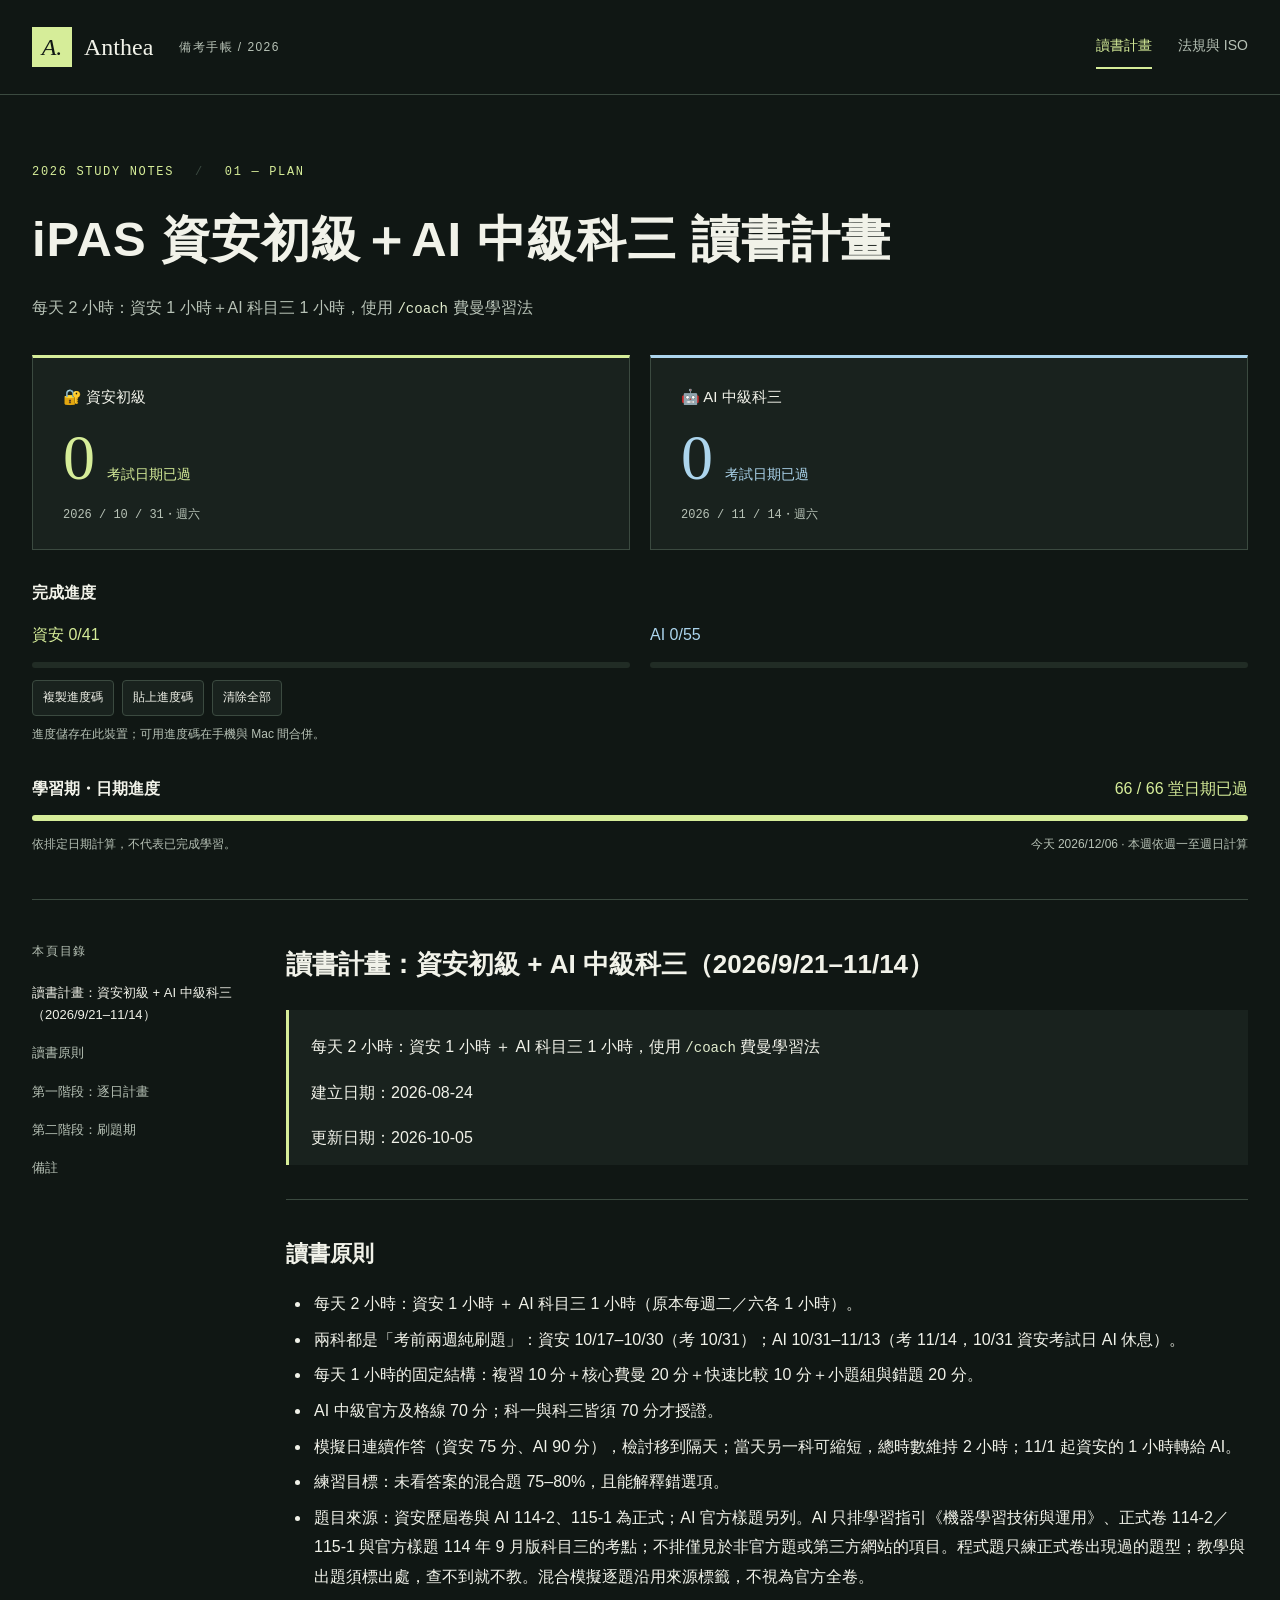
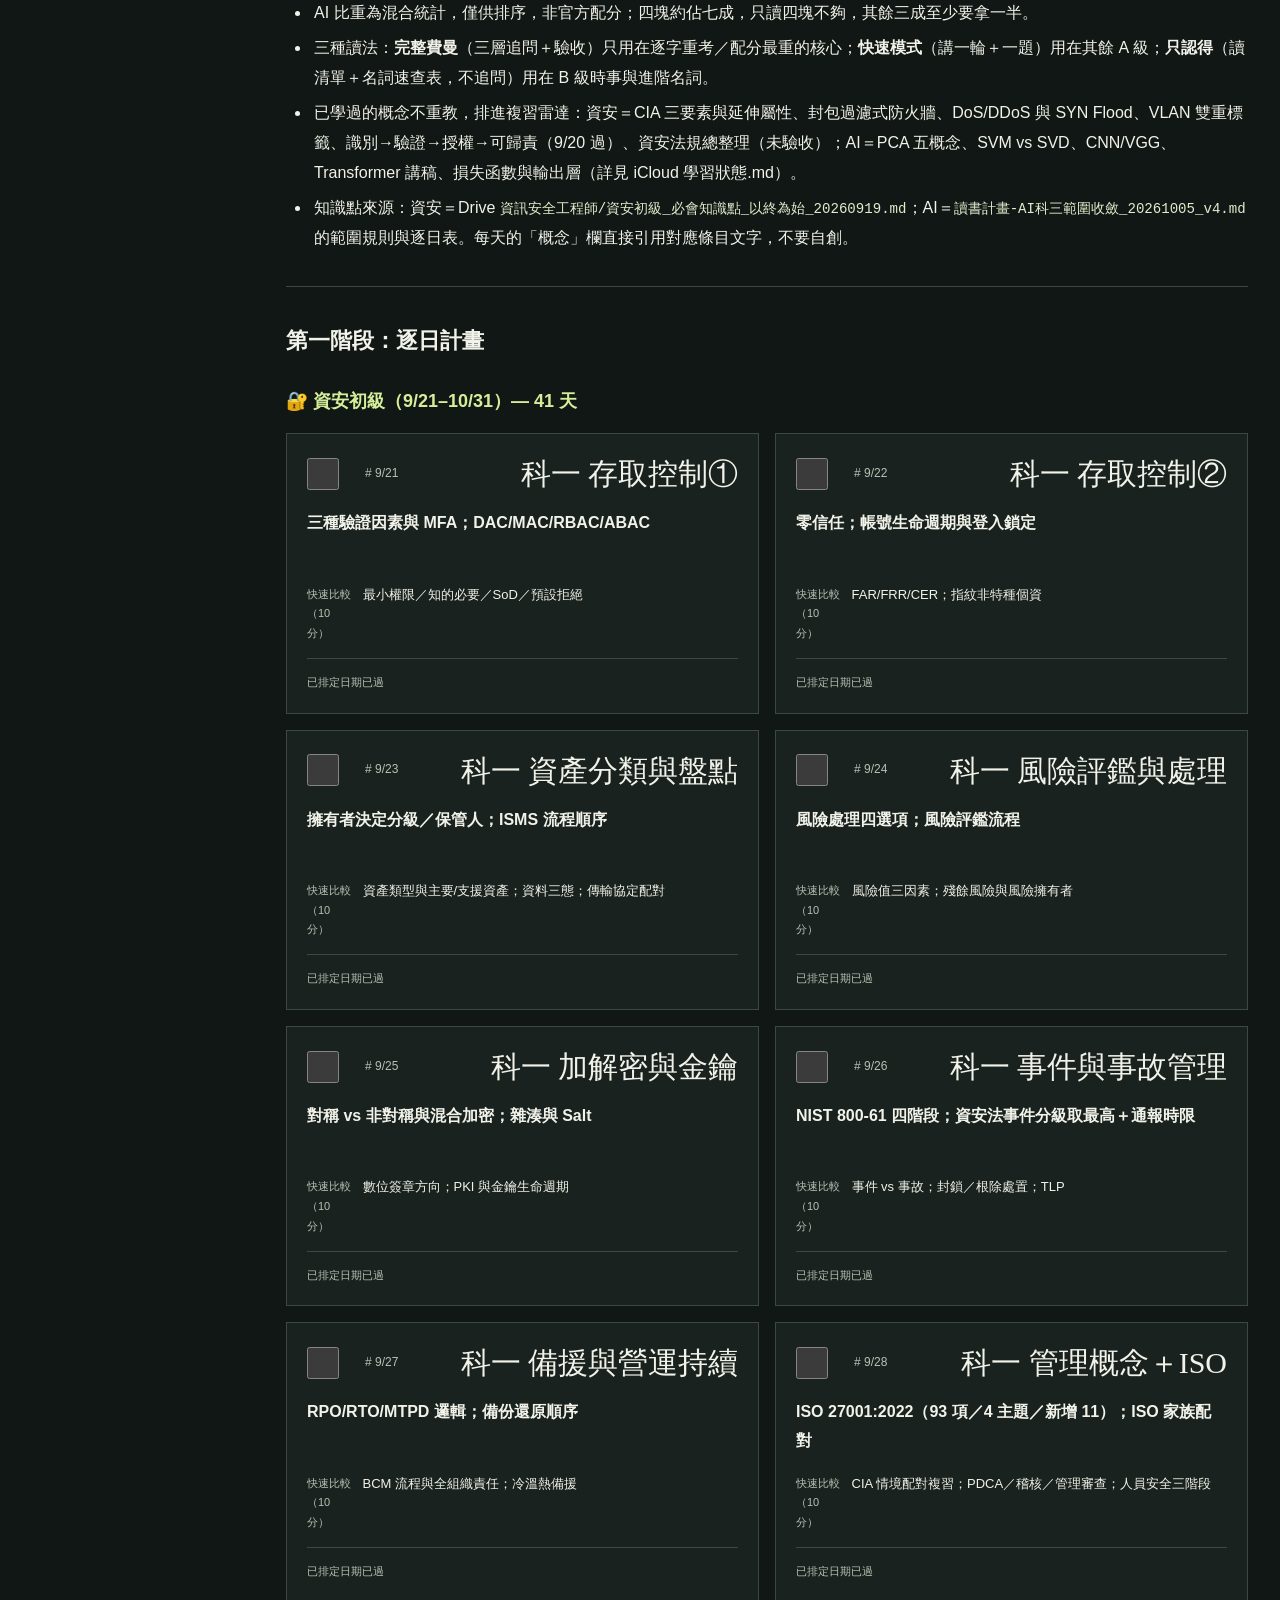
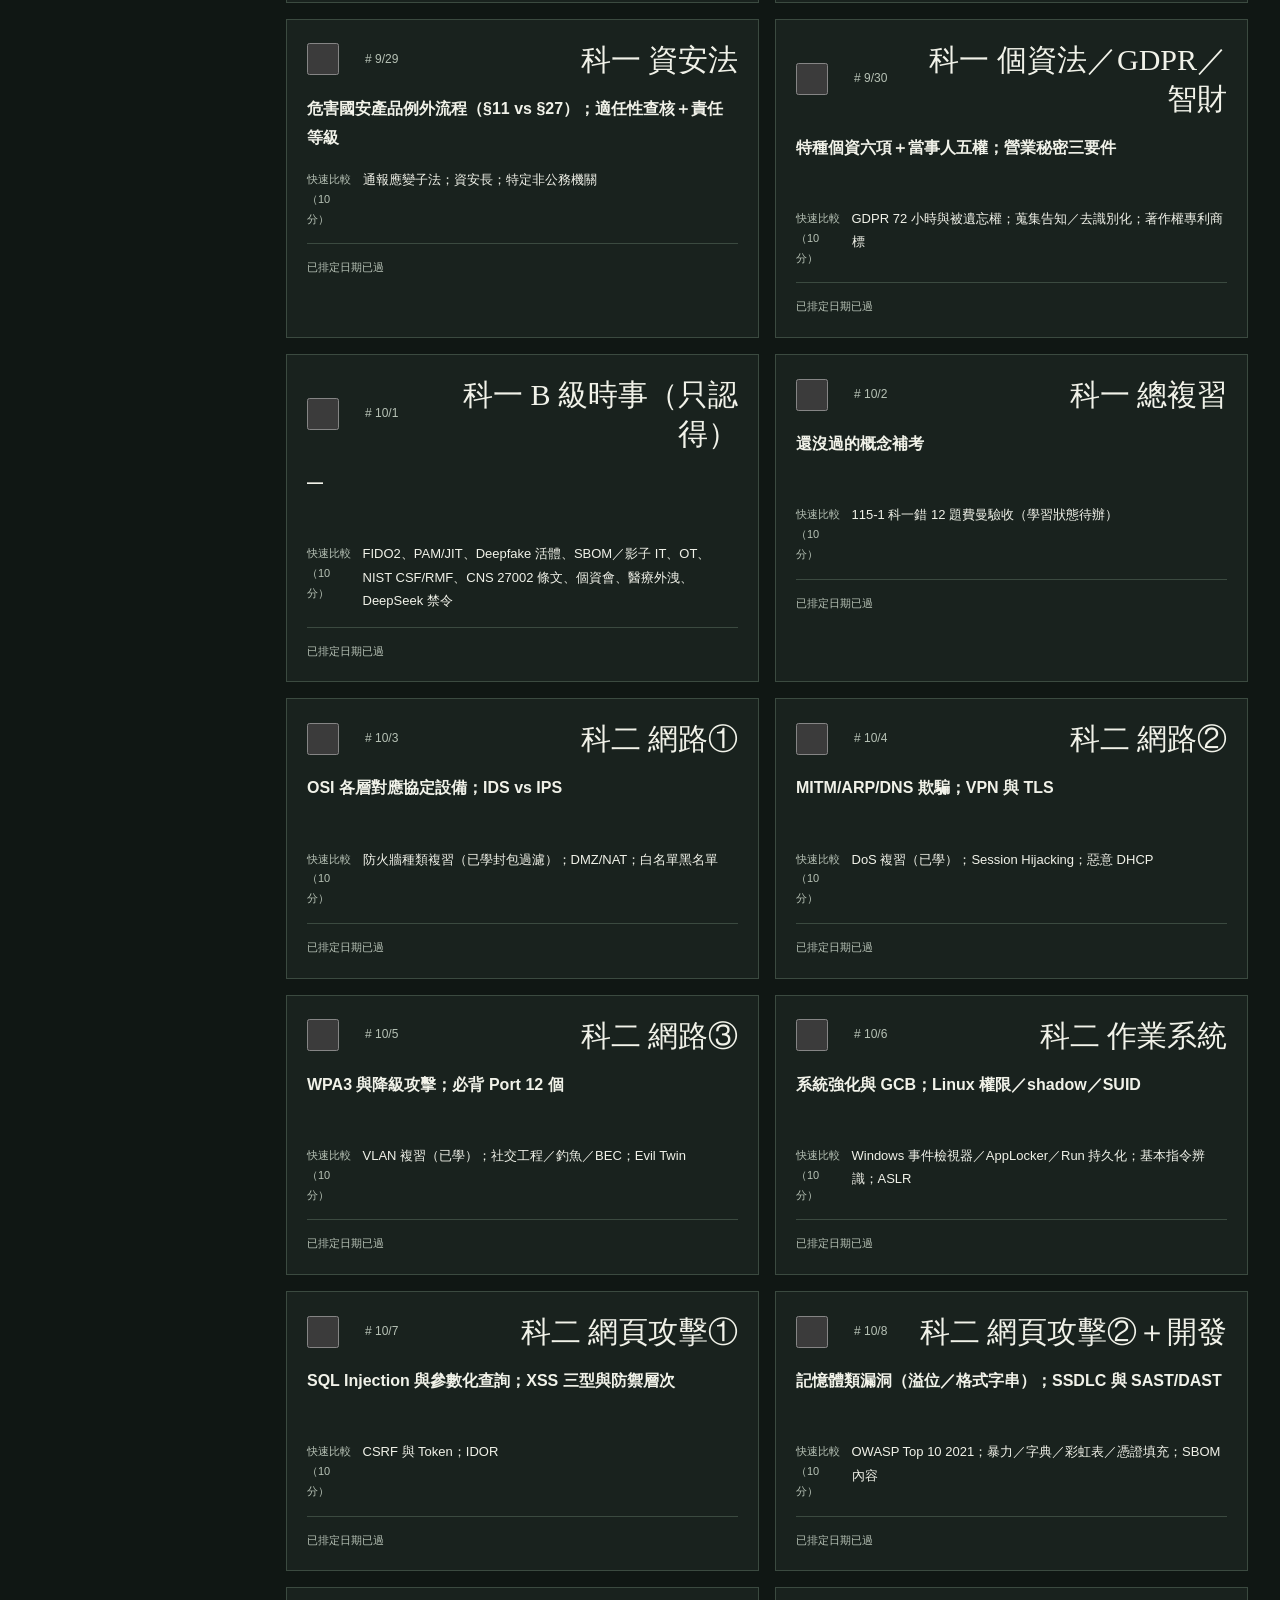
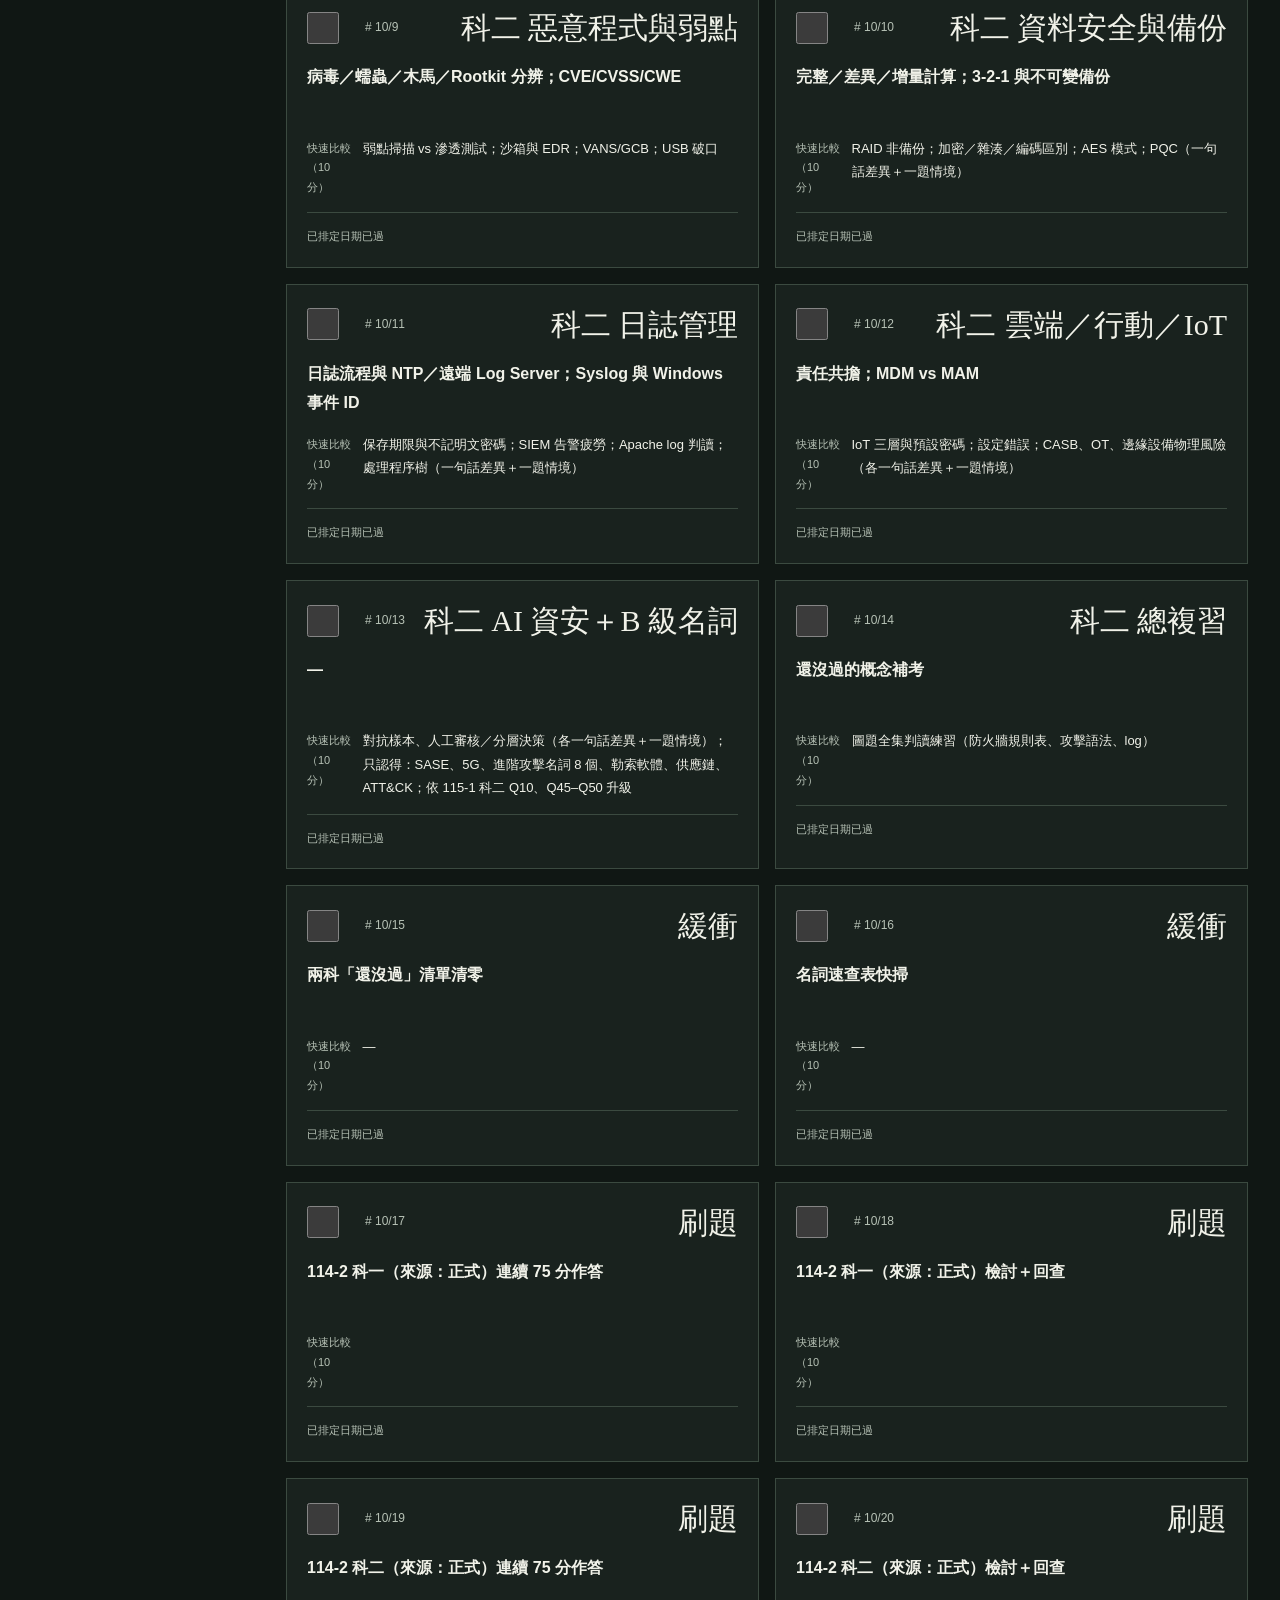
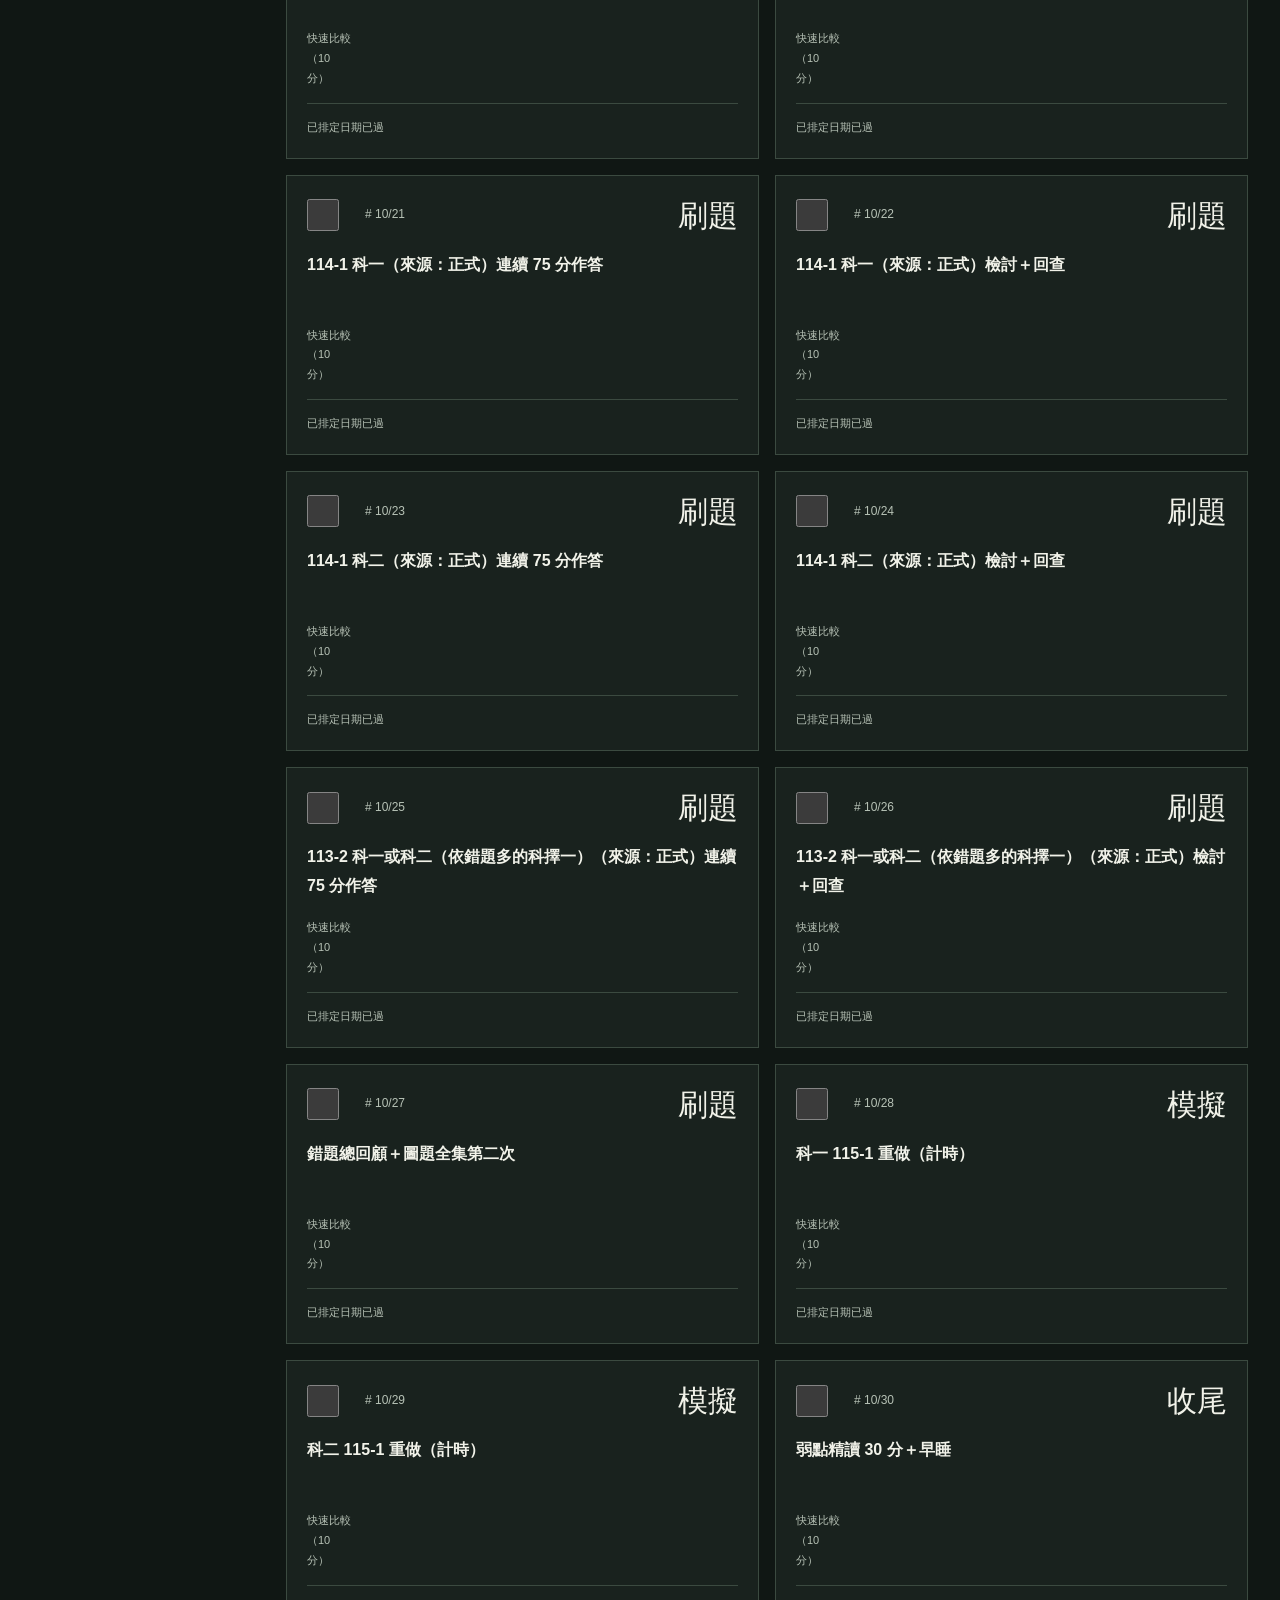
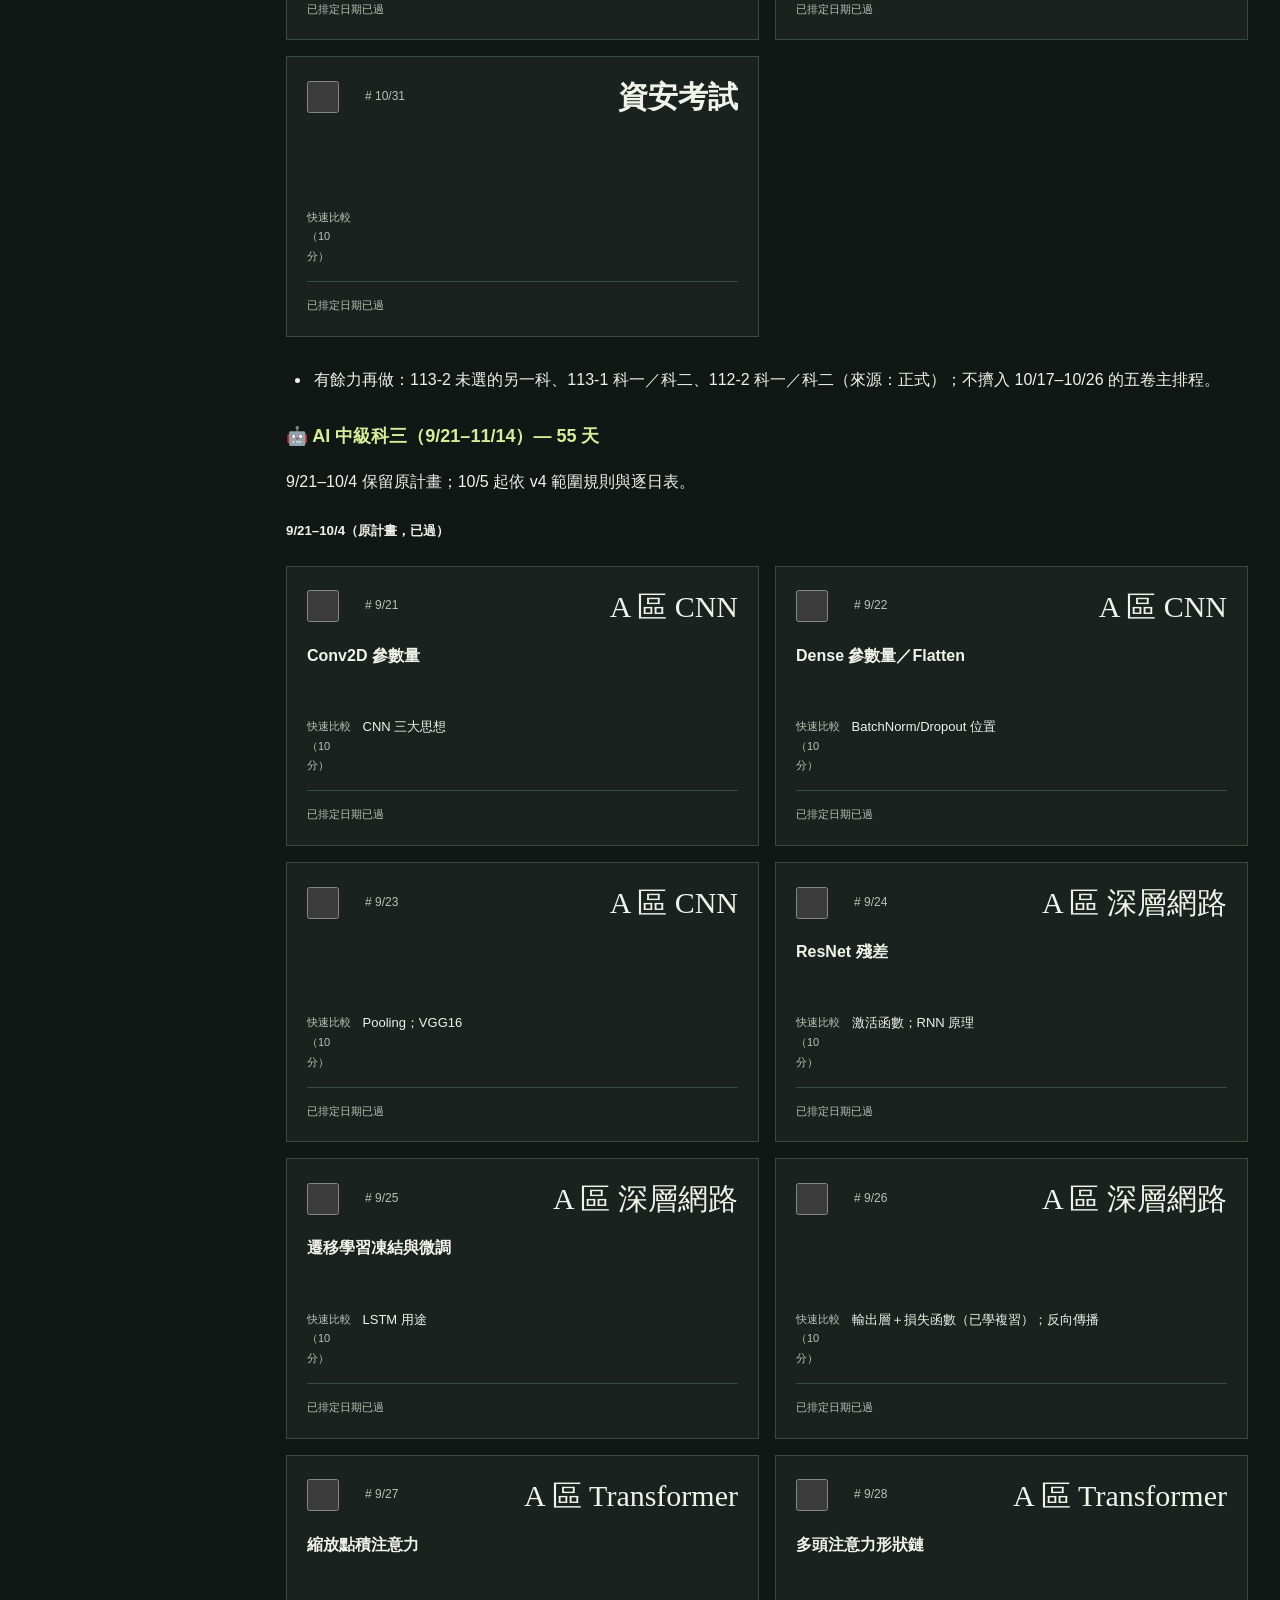
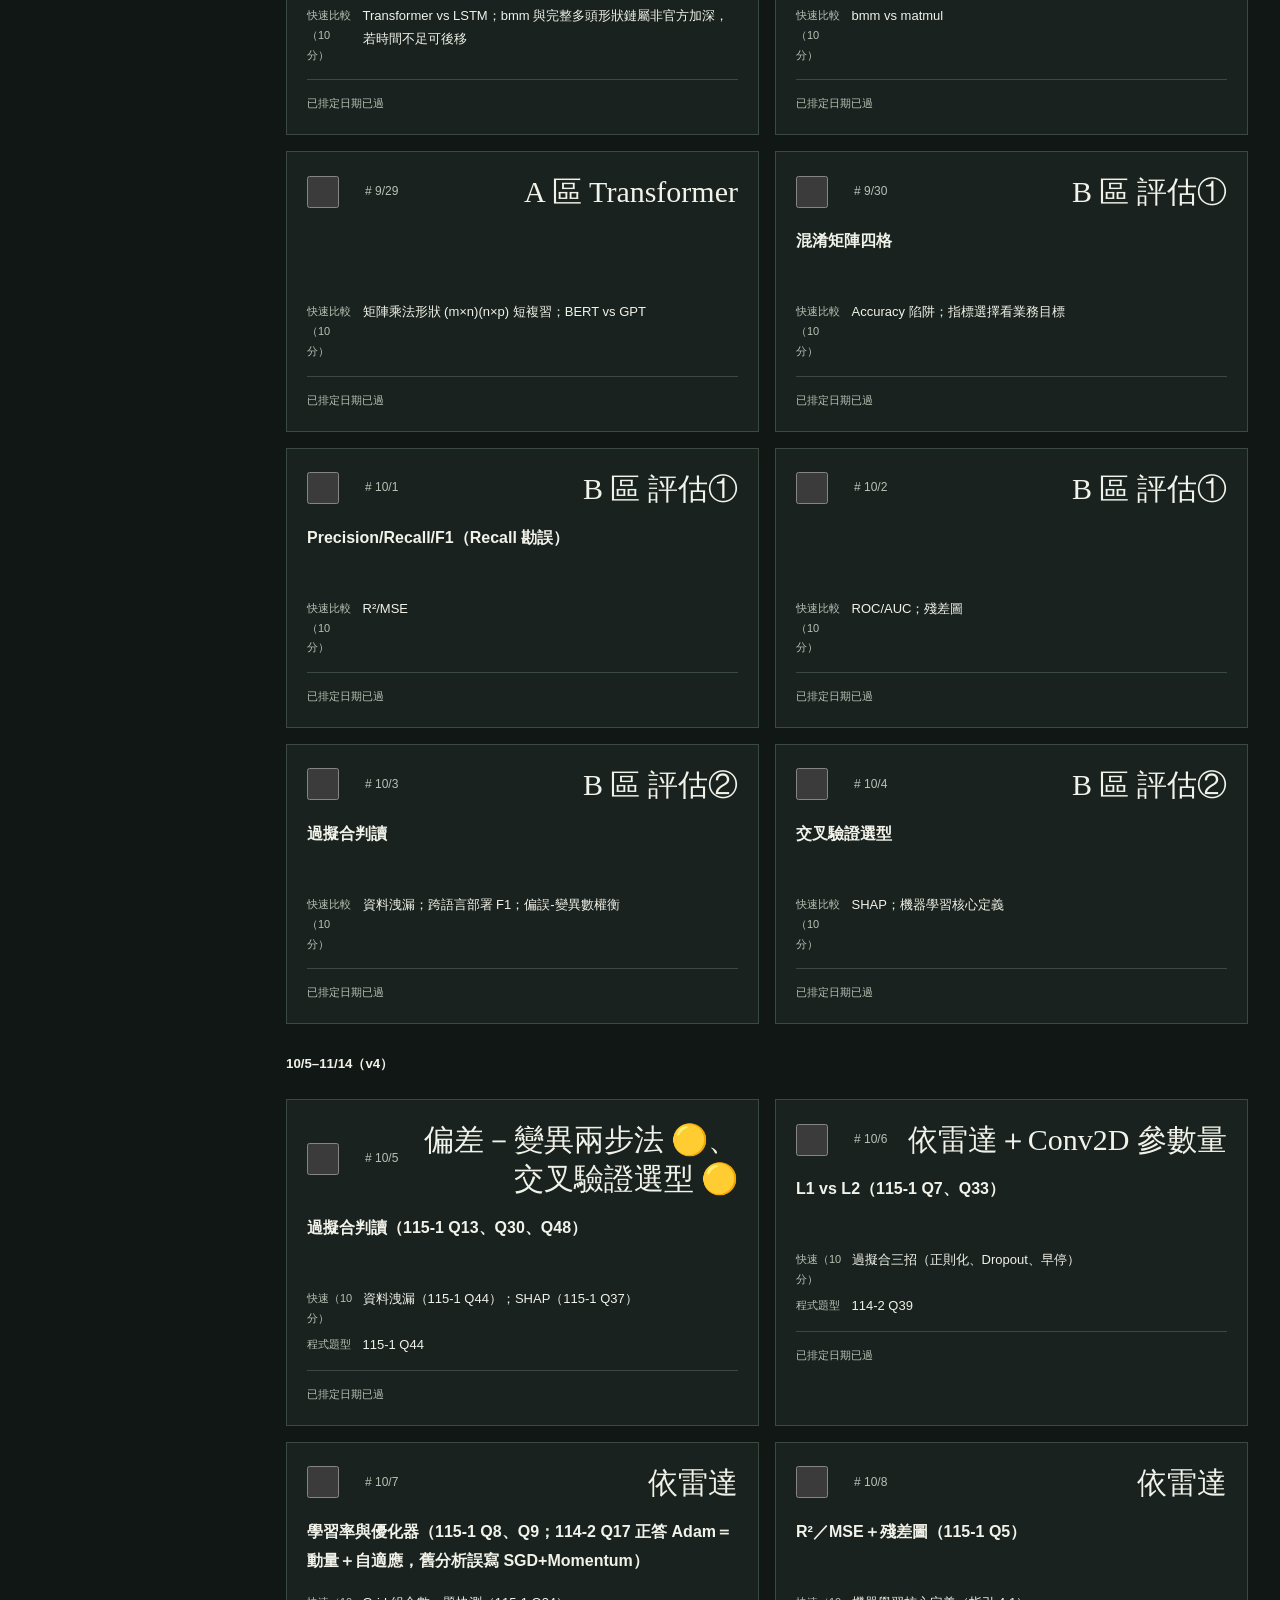
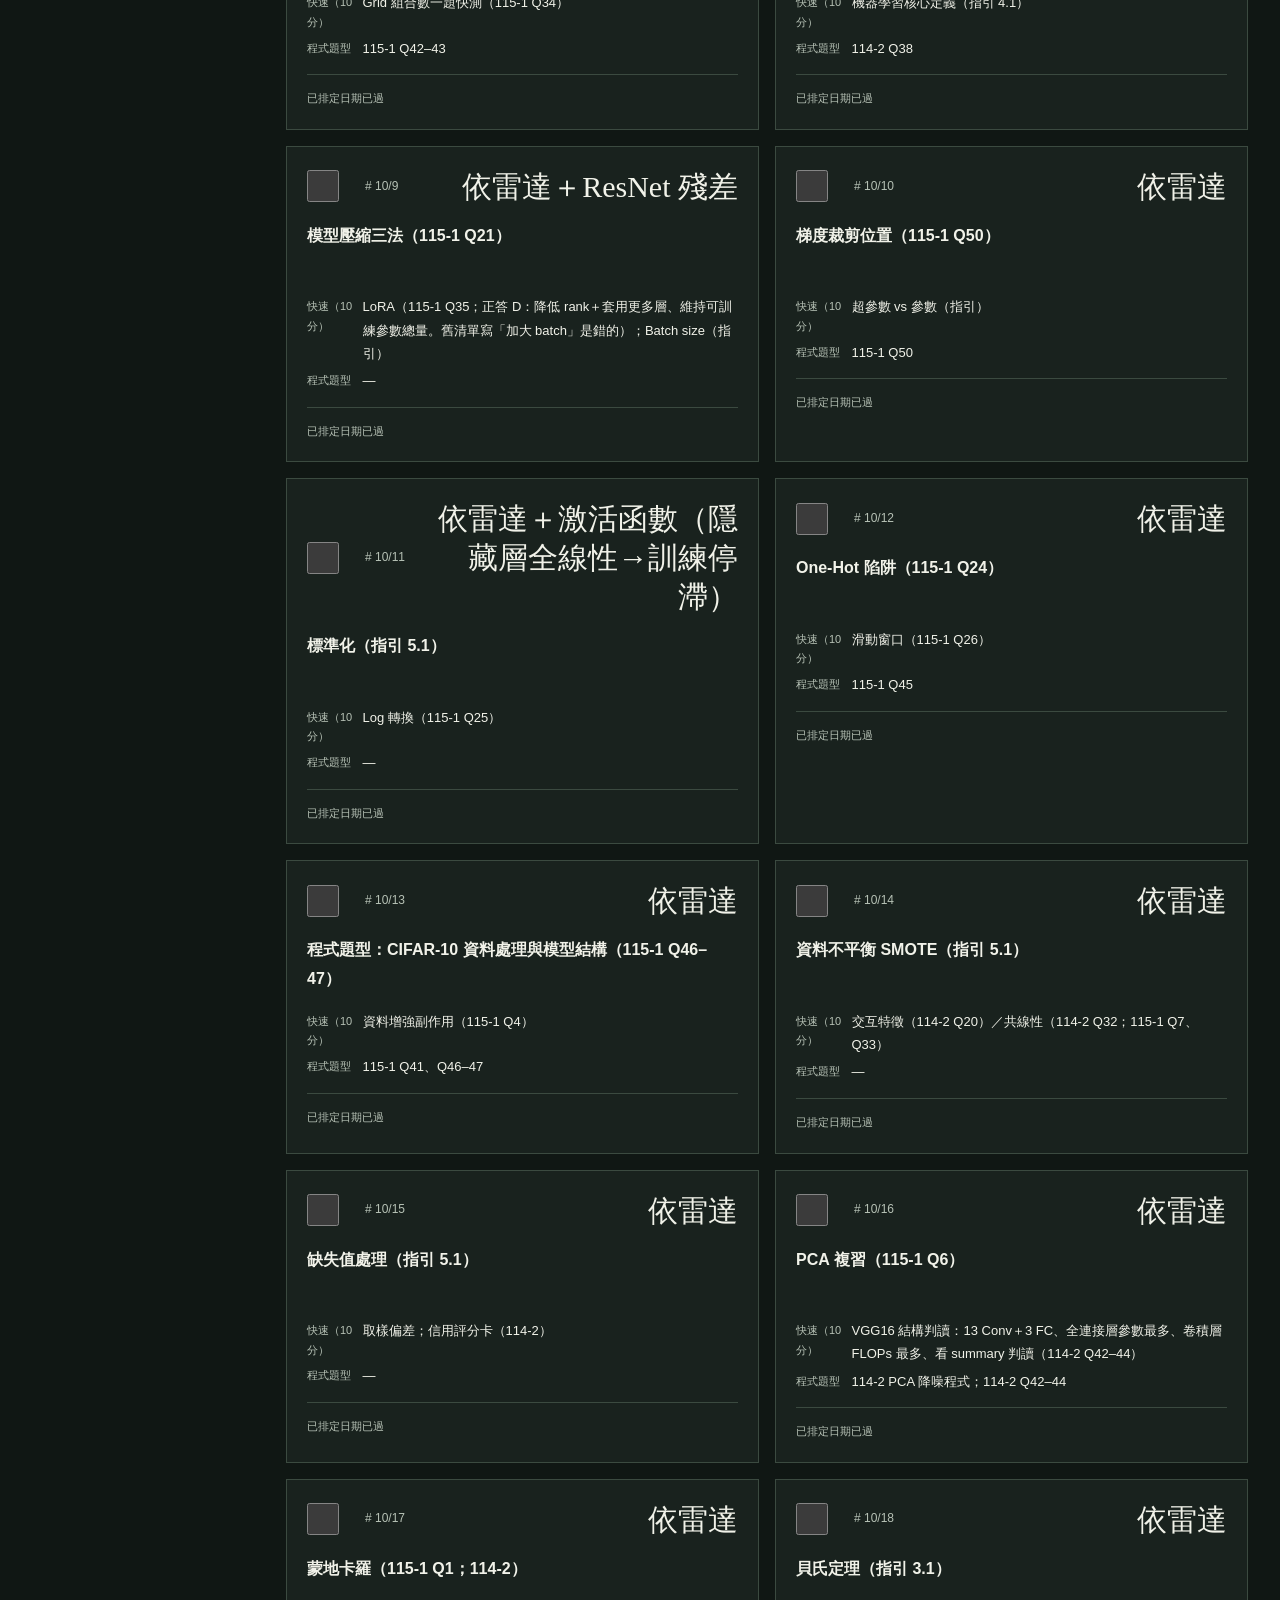
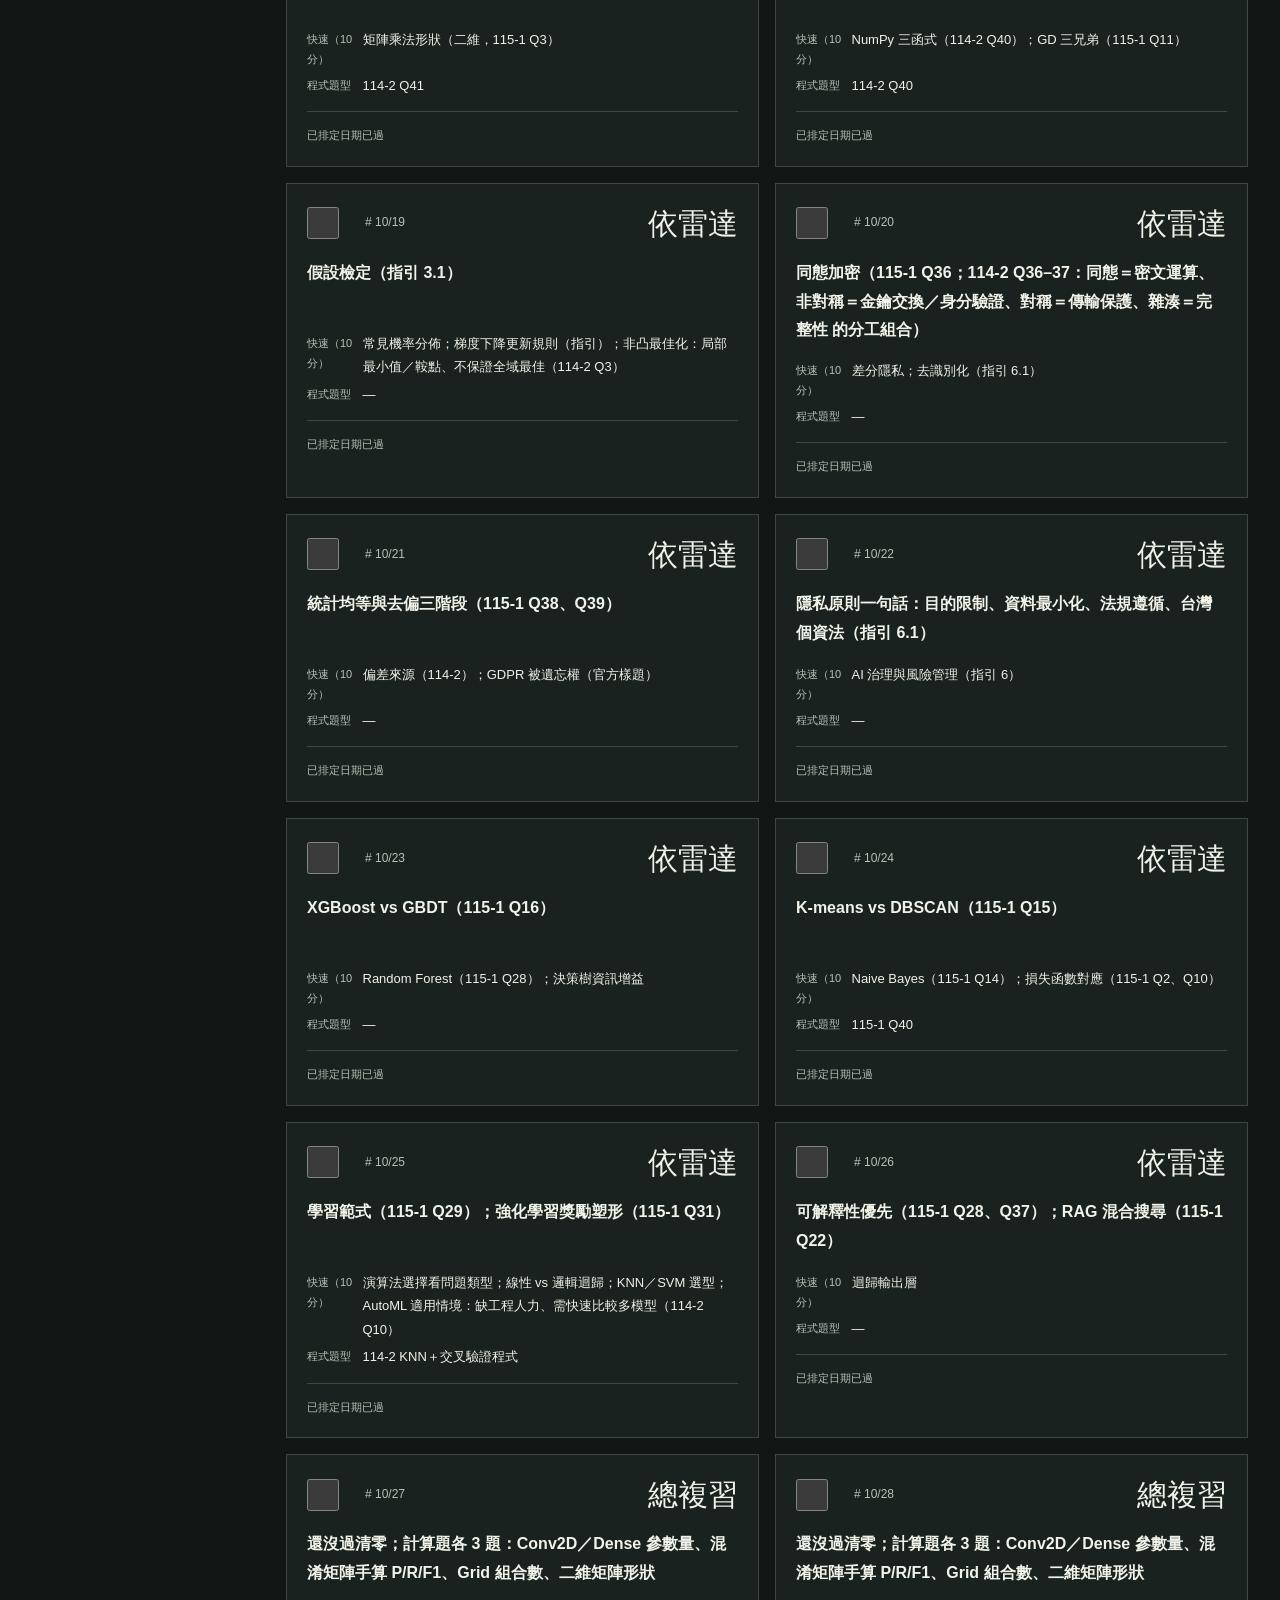
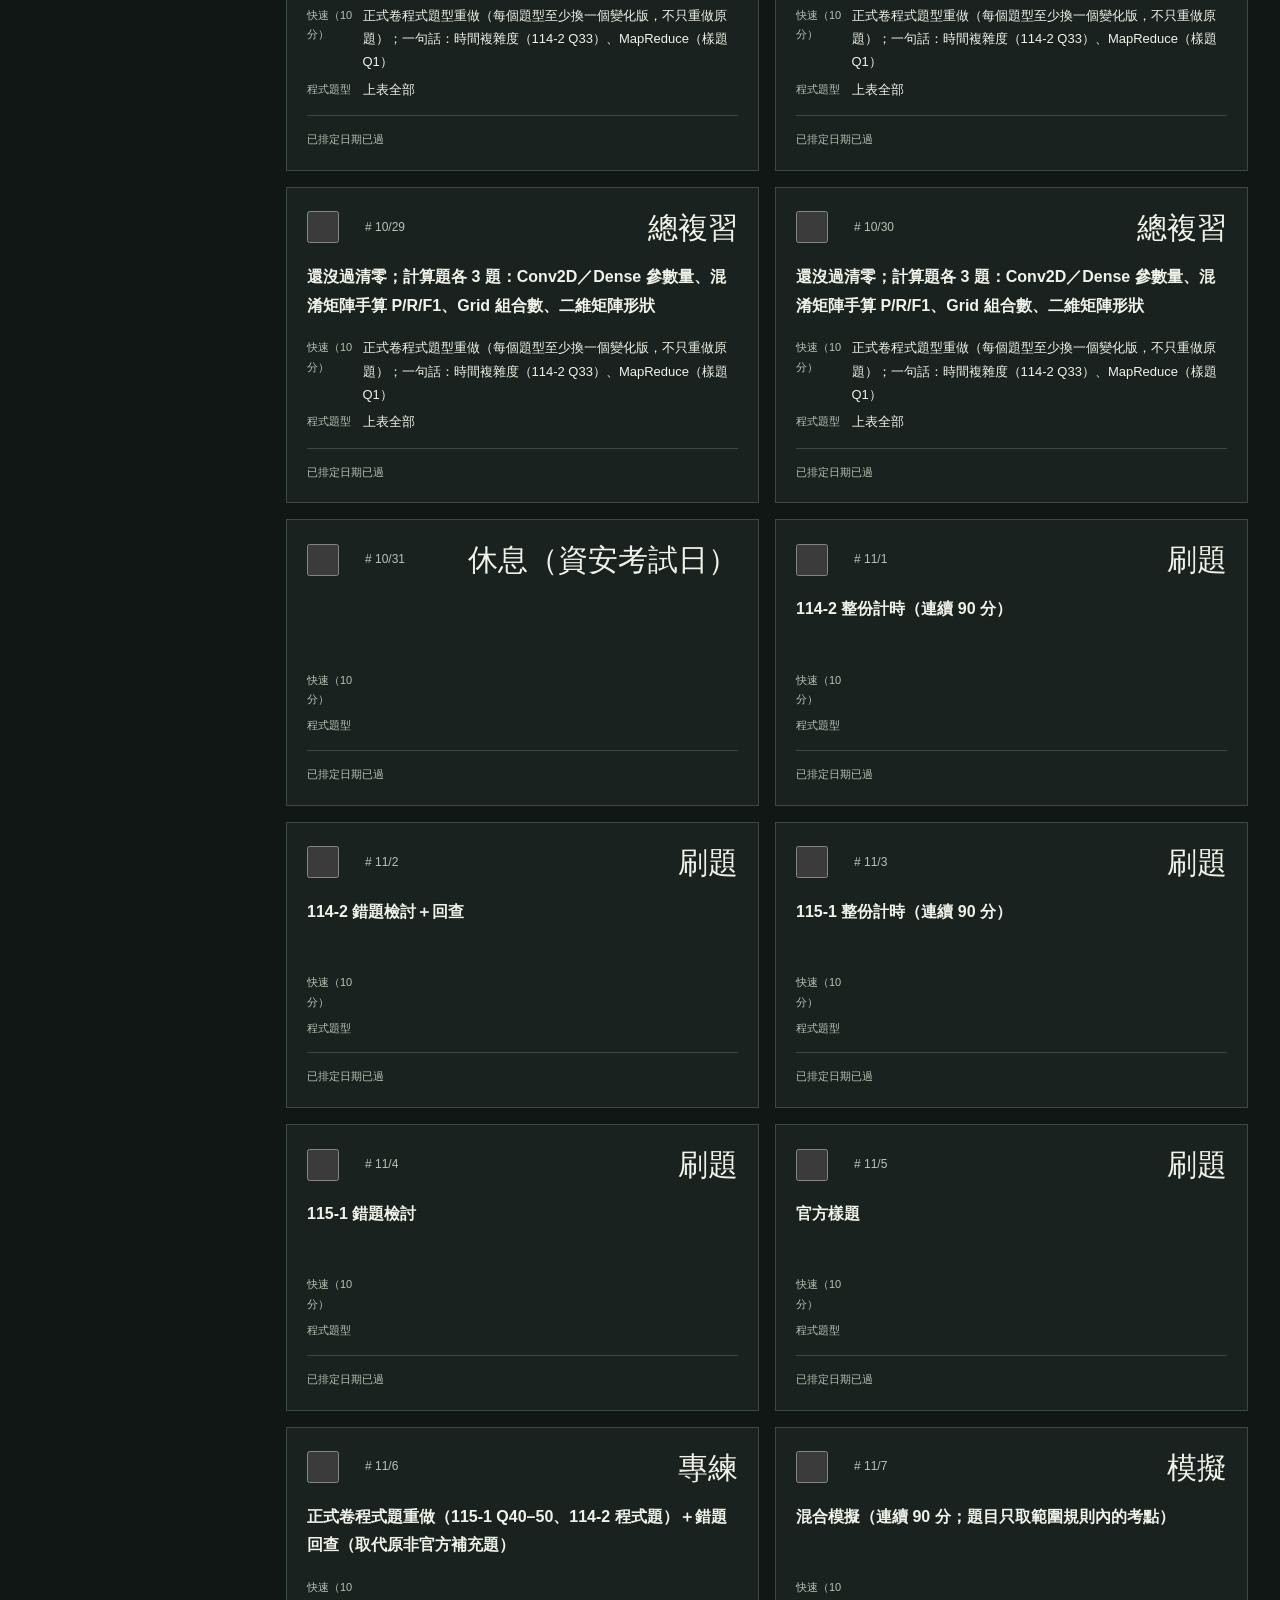
==== commit cb79cf3f: "更新讀書計畫：AI 科三逐日表同步 v4" ====
--- a/index.html
+++ b/index.html
@@ -39,24 +39,29 @@
 <div class="reading-layout"><aside class="page-toc"><nav aria-label="頁內目錄"><p class="toc-label">本頁目錄</p><a href="#plan-s1" class="toc-level-2">讀書計畫：資安初級 + AI 中級科三（2026/9/21–11/14）</a>
 <a href="#plan-s2" class="toc-level-3">讀書原則</a>
 <a href="#plan-s3" class="toc-level-3">第一階段：逐日計畫</a>
-<a href="#plan-s6" class="toc-level-3">第二階段：刷題期</a>
-<a href="#plan-s7" class="toc-level-3">備註</a></nav></aside>
+<a href="#plan-s8" class="toc-level-3">第二階段：刷題期</a>
+<a href="#plan-s9" class="toc-level-3">備註</a></nav></aside>
 <div class="reading-content">
 <h2 id="plan-s1">讀書計畫：資安初級 + AI 中級科三（2026/9/21–11/14）</h2>
 <blockquote>
 <p>每天 2 小時：資安 1 小時 ＋ AI 科目三 1 小時，使用 <code>/coach</code> 費曼學習法</p>
 <p>建立日期：2026-08-24</p>
-<p>更新日期：2026-09-20</p>
+<p>更新日期：2026-10-05</p>
 </blockquote>
 <hr>
 <h3 id="plan-s2">讀書原則</h3>
 <ul>
 <li>每天 2 小時：資安 1 小時 ＋ AI 科目三 1 小時（原本每週二／六各 1 小時）。</li>
 <li>兩科都是「考前兩週純刷題」：資安 10/17–10/30（考 10/31）；AI 10/31–11/13（考 11/14，10/31 資安考試日 AI 休息）。</li>
-<li>每天 1 小時的固定結構：複習雷達 10 分 → 完整費曼 2 條（各 15 分）→ 快速模式 4 條（各 5 分）。</li>
+<li>每天 1 小時的固定結構：複習 10 分＋核心費曼 20 分＋快速比較 10 分＋小題組與錯題 20 分。</li>
+<li>AI 中級官方及格線 70 分；科一與科三皆須 70 分才授證。</li>
+<li>模擬日連續作答（資安 75 分、AI 90 分），檢討移到隔天；當天另一科可縮短，總時數維持 2 小時；11/1 起資安的 1 小時轉給 AI。</li>
+<li>練習目標：未看答案的混合題 75–80%，且能解釋錯選項。</li>
+<li>題目來源：資安歷屆卷與 AI 114-2、115-1 為正式；AI 官方樣題另列。AI 只排學習指引《機器學習技術與運用》、正式卷 114-2／115-1 與官方樣題 114 年 9 月版科目三的考點；不排僅見於非官方題或第三方網站的項目。程式題只練正式卷出現過的題型；教學與出題須標出處，查不到就不教。混合模擬逐題沿用來源標籤，不視為官方全卷。</li>
+<li>AI 比重為混合統計，僅供排序，非官方配分；四塊約佔七成，只讀四塊不夠，其餘三成至少要拿一半。</li>
 <li>三種讀法：<strong>完整費曼</strong>（三層追問＋驗收）只用在逐字重考／配分最重的核心；<strong>快速模式</strong>（講一輪＋一題）用在其餘 A 級；<strong>只認得</strong>（讀清單＋名詞速查表，不追問）用在 B 級時事與進階名詞。</li>
 <li>已學過的概念不重教，排進複習雷達：資安＝CIA 三要素與延伸屬性、封包過濾式防火牆、DoS/DDoS 與 SYN Flood、VLAN 雙重標籤、識別→驗證→授權→可歸責（9/20 過）、資安法規總整理（未驗收）；AI＝PCA 五概念、SVM vs SVD、CNN/VGG、Transformer 講稿、損失函數與輸出層（詳見 iCloud 學習狀態.md）。</li>
-<li>知識點來源：資安＝Drive <code>資訊安全工程師/資安初級_必會知識點_以終為始_20260919.md</code>；AI＝Drive <code>IPAS AI 中級/科目三/科目三_必會知識點分析_2026-09-19.md</code>。每天的「概念」欄直接引用這兩份的條目文字，不要自創。</li>
+<li>知識點來源：資安＝Drive <code>資訊安全工程師/資安初級_必會知識點_以終為始_20260919.md</code>；AI＝<code>讀書計畫-AI科三範圍收斂_20261005_v4.md</code> 的範圍規則與逐日表。每天的「概念」欄直接引用對應條目文字，不要自創。</li>
 </ul>
 <hr>
 <h3 id="plan-s3">第一階段：逐日計畫</h3>
@@ -67,8 +72,8 @@
 <th scope="col">完成</th>
 <th scope="col">日期</th>
 <th scope="col">範圍</th>
-<th scope="col">完整費曼（2）</th>
-<th scope="col">快速（≈4）</th>
+<th scope="col">核心費曼（20 分）</th>
+<th scope="col">快速比較（10 分）</th>
 <th scope="col">日期狀態</th>
 </tr></thead>
 <tbody>
@@ -76,342 +81,346 @@
 <th scope="row" class="completion-cell"><input type="checkbox" data-completion-key="ipas:completed:security:2026-09-21" aria-label="資安 2026-09-21 完成" disabled></th>
 <td data-label="日期">9/21</td>
 <td data-label="範圍">科一 存取控制①</td>
-<td data-label="完整費曼（2）">三種驗證因素與 MFA；DAC/MAC/RBAC/ABAC</td>
-<td data-label="快速（≈4）">最小權限／知的必要／SoD／預設拒絕</td>
+<td data-label="核心費曼（20 分）">三種驗證因素與 MFA；DAC/MAC/RBAC/ABAC</td>
+<td data-label="快速比較（10 分）">最小權限／知的必要／SoD／預設拒絕</td>
 <td class="date-status" data-label="日期狀態">已排定</td>
 </tr>
 <tr data-date="2026-09-22" data-kind="lesson" data-schedule="security">
 <th scope="row" class="completion-cell"><input type="checkbox" data-completion-key="ipas:completed:security:2026-09-22" aria-label="資安 2026-09-22 完成" disabled></th>
 <td data-label="日期">9/22</td>
 <td data-label="範圍">科一 存取控制②</td>
-<td data-label="完整費曼（2）">零信任；帳號生命週期與登入鎖定</td>
-<td data-label="快速（≈4）">FAR/FRR/CER；指紋非特種個資</td>
+<td data-label="核心費曼（20 分）">零信任；帳號生命週期與登入鎖定</td>
+<td data-label="快速比較（10 分）">FAR/FRR/CER；指紋非特種個資</td>
 <td class="date-status" data-label="日期狀態">已排定</td>
 </tr>
 <tr data-date="2026-09-23" data-kind="lesson" data-schedule="security">
 <th scope="row" class="completion-cell"><input type="checkbox" data-completion-key="ipas:completed:security:2026-09-23" aria-label="資安 2026-09-23 完成" disabled></th>
 <td data-label="日期">9/23</td>
 <td data-label="範圍">科一 資產分類與盤點</td>
-<td data-label="完整費曼（2）">擁有者決定分級／保管人；ISMS 流程順序</td>
-<td data-label="快速（≈4）">資產類型與主要/支援資產；資料三態；傳輸協定配對</td>
+<td data-label="核心費曼（20 分）">擁有者決定分級／保管人；ISMS 流程順序</td>
+<td data-label="快速比較（10 分）">資產類型與主要/支援資產；資料三態；傳輸協定配對</td>
 <td class="date-status" data-label="日期狀態">已排定</td>
 </tr>
 <tr data-date="2026-09-24" data-kind="lesson" data-schedule="security">
 <th scope="row" class="completion-cell"><input type="checkbox" data-completion-key="ipas:completed:security:2026-09-24" aria-label="資安 2026-09-24 完成" disabled></th>
 <td data-label="日期">9/24</td>
 <td data-label="範圍">科一 風險評鑑與處理</td>
-<td data-label="完整費曼（2）">風險處理四選項；風險評鑑流程</td>
-<td data-label="快速（≈4）">風險值三因素；殘餘風險與風險擁有者</td>
+<td data-label="核心費曼（20 分）">風險處理四選項；風險評鑑流程</td>
+<td data-label="快速比較（10 分）">風險值三因素；殘餘風險與風險擁有者</td>
 <td class="date-status" data-label="日期狀態">已排定</td>
 </tr>
 <tr data-date="2026-09-25" data-kind="lesson" data-schedule="security">
 <th scope="row" class="completion-cell"><input type="checkbox" data-completion-key="ipas:completed:security:2026-09-25" aria-label="資安 2026-09-25 完成" disabled></th>
 <td data-label="日期">9/25</td>
 <td data-label="範圍">科一 加解密與金鑰</td>
-<td data-label="完整費曼（2）">對稱 vs 非對稱與混合加密；雜湊與 Salt</td>
-<td data-label="快速（≈4）">數位簽章方向；PKI 與金鑰生命週期</td>
+<td data-label="核心費曼（20 分）">對稱 vs 非對稱與混合加密；雜湊與 Salt</td>
+<td data-label="快速比較（10 分）">數位簽章方向；PKI 與金鑰生命週期</td>
 <td class="date-status" data-label="日期狀態">已排定</td>
 </tr>
 <tr data-date="2026-09-26" data-kind="lesson" data-schedule="security">
 <th scope="row" class="completion-cell"><input type="checkbox" data-completion-key="ipas:completed:security:2026-09-26" aria-label="資安 2026-09-26 完成" disabled></th>
 <td data-label="日期">9/26</td>
 <td data-label="範圍">科一 事件與事故管理</td>
-<td data-label="完整費曼（2）">NIST 800-61 四階段；資安法事件分級取最高＋通報時限</td>
-<td data-label="快速（≈4）">事件 vs 事故；封鎖／根除處置；TLP</td>
+<td data-label="核心費曼（20 分）">NIST 800-61 四階段；資安法事件分級取最高＋通報時限</td>
+<td data-label="快速比較（10 分）">事件 vs 事故；封鎖／根除處置；TLP</td>
 <td class="date-status" data-label="日期狀態">已排定</td>
 </tr>
 <tr data-date="2026-09-27" data-kind="lesson" data-schedule="security">
 <th scope="row" class="completion-cell"><input type="checkbox" data-completion-key="ipas:completed:security:2026-09-27" aria-label="資安 2026-09-27 完成" disabled></th>
 <td data-label="日期">9/27</td>
 <td data-label="範圍">科一 備援與營運持續</td>
-<td data-label="完整費曼（2）">RPO/RTO/MTPD 邏輯；備份還原順序</td>
-<td data-label="快速（≈4）">BCM 流程與全組織責任；冷溫熱備援</td>
+<td data-label="核心費曼（20 分）">RPO/RTO/MTPD 邏輯；備份還原順序</td>
+<td data-label="快速比較（10 分）">BCM 流程與全組織責任；冷溫熱備援</td>
 <td class="date-status" data-label="日期狀態">已排定</td>
 </tr>
 <tr data-date="2026-09-28" data-kind="lesson" data-schedule="security">
 <th scope="row" class="completion-cell"><input type="checkbox" data-completion-key="ipas:completed:security:2026-09-28" aria-label="資安 2026-09-28 完成" disabled></th>
 <td data-label="日期">9/28</td>
 <td data-label="範圍">科一 管理概念＋ISO</td>
-<td data-label="完整費曼（2）">ISO 27001:2022（93 項／4 主題／新增 11）；ISO 家族配對</td>
-<td data-label="快速（≈4）">CIA 情境配對複習；PDCA／稽核／管理審查；人員安全三階段</td>
+<td data-label="核心費曼（20 分）">ISO 27001:2022（93 項／4 主題／新增 11）；ISO 家族配對</td>
+<td data-label="快速比較（10 分）">CIA 情境配對複習；PDCA／稽核／管理審查；人員安全三階段</td>
 <td class="date-status" data-label="日期狀態">已排定</td>
 </tr>
 <tr data-date="2026-09-29" data-kind="lesson" data-schedule="security">
 <th scope="row" class="completion-cell"><input type="checkbox" data-completion-key="ipas:completed:security:2026-09-29" aria-label="資安 2026-09-29 完成" disabled></th>
 <td data-label="日期">9/29</td>
 <td data-label="範圍">科一 資安法</td>
-<td data-label="完整費曼（2）">危害國安產品例外流程（§11 vs §27）；適任性查核＋責任等級</td>
-<td data-label="快速（≈4）">通報應變子法；資安長；特定非公務機關</td>
+<td data-label="核心費曼（20 分）">危害國安產品例外流程（§11 vs §27）；適任性查核＋責任等級</td>
+<td data-label="快速比較（10 分）">通報應變子法；資安長；特定非公務機關</td>
 <td class="date-status" data-label="日期狀態">已排定</td>
 </tr>
 <tr data-date="2026-09-30" data-kind="lesson" data-schedule="security">
 <th scope="row" class="completion-cell"><input type="checkbox" data-completion-key="ipas:completed:security:2026-09-30" aria-label="資安 2026-09-30 完成" disabled></th>
 <td data-label="日期">9/30</td>
 <td data-label="範圍">科一 個資法／GDPR／智財</td>
-<td data-label="完整費曼（2）">特種個資六項＋當事人五權；營業秘密三要件</td>
-<td data-label="快速（≈4）">GDPR 72 小時與被遺忘權；蒐集告知／去識別化；著作權專利商標</td>
+<td data-label="核心費曼（20 分）">特種個資六項＋當事人五權；營業秘密三要件</td>
+<td data-label="快速比較（10 分）">GDPR 72 小時與被遺忘權；蒐集告知／去識別化；著作權專利商標</td>
 <td class="date-status" data-label="日期狀態">已排定</td>
 </tr>
 <tr data-date="2026-10-01" data-kind="lesson" data-schedule="security">
 <th scope="row" class="completion-cell"><input type="checkbox" data-completion-key="ipas:completed:security:2026-10-01" aria-label="資安 2026-10-01 完成" disabled></th>
 <td data-label="日期">10/1</td>
 <td data-label="範圍">科一 B 級時事（只認得）</td>
-<td data-label="完整費曼（2）">—</td>
-<td data-label="快速（≈4）">FIDO2、PAM/JIT、Deepfake 活體、SBOM／影子 IT、OT、NIST CSF/RMF、CNS 27002 條文、個資會、醫療外洩、DeepSeek 禁令</td>
+<td data-label="核心費曼（20 分）">—</td>
+<td data-label="快速比較（10 分）">FIDO2、PAM/JIT、Deepfake 活體、SBOM／影子 IT、OT、NIST CSF/RMF、CNS 27002 條文、個資會、醫療外洩、DeepSeek 禁令</td>
 <td class="date-status" data-label="日期狀態">已排定</td>
 </tr>
 <tr data-date="2026-10-02" data-kind="lesson" data-schedule="security">
 <th scope="row" class="completion-cell"><input type="checkbox" data-completion-key="ipas:completed:security:2026-10-02" aria-label="資安 2026-10-02 完成" disabled></th>
 <td data-label="日期">10/2</td>
 <td data-label="範圍">科一 總複習</td>
-<td data-label="完整費曼（2）">還沒過的概念補考</td>
-<td data-label="快速（≈4）">115-1 科一錯 12 題費曼驗收（學習狀態待辦）</td>
+<td data-label="核心費曼（20 分）">還沒過的概念補考</td>
+<td data-label="快速比較（10 分）">115-1 科一錯 12 題費曼驗收（學習狀態待辦）</td>
 <td class="date-status" data-label="日期狀態">已排定</td>
 </tr>
 <tr data-date="2026-10-03" data-kind="lesson" data-schedule="security">
 <th scope="row" class="completion-cell"><input type="checkbox" data-completion-key="ipas:completed:security:2026-10-03" aria-label="資安 2026-10-03 完成" disabled></th>
 <td data-label="日期">10/3</td>
 <td data-label="範圍">科二 網路①</td>
-<td data-label="完整費曼（2）">OSI 各層對應協定設備；IDS vs IPS</td>
-<td data-label="快速（≈4）">防火牆種類複習（已學封包過濾）；DMZ/NAT；白名單黑名單</td>
+<td data-label="核心費曼（20 分）">OSI 各層對應協定設備；IDS vs IPS</td>
+<td data-label="快速比較（10 分）">防火牆種類複習（已學封包過濾）；DMZ/NAT；白名單黑名單</td>
 <td class="date-status" data-label="日期狀態">已排定</td>
 </tr>
 <tr data-date="2026-10-04" data-kind="lesson" data-schedule="security">
 <th scope="row" class="completion-cell"><input type="checkbox" data-completion-key="ipas:completed:security:2026-10-04" aria-label="資安 2026-10-04 完成" disabled></th>
 <td data-label="日期">10/4</td>
 <td data-label="範圍">科二 網路②</td>
-<td data-label="完整費曼（2）">MITM/ARP/DNS 欺騙；VPN 與 TLS</td>
-<td data-label="快速（≈4）">DoS 複習（已學）；Session Hijacking；惡意 DHCP</td>
+<td data-label="核心費曼（20 分）">MITM/ARP/DNS 欺騙；VPN 與 TLS</td>
+<td data-label="快速比較（10 分）">DoS 複習（已學）；Session Hijacking；惡意 DHCP</td>
 <td class="date-status" data-label="日期狀態">已排定</td>
 </tr>
 <tr data-date="2026-10-05" data-kind="lesson" data-schedule="security">
 <th scope="row" class="completion-cell"><input type="checkbox" data-completion-key="ipas:completed:security:2026-10-05" aria-label="資安 2026-10-05 完成" disabled></th>
 <td data-label="日期">10/5</td>
 <td data-label="範圍">科二 網路③</td>
-<td data-label="完整費曼（2）">WPA3 與降級攻擊；必背 Port 12 個</td>
-<td data-label="快速（≈4）">VLAN 複習（已學）；社交工程／釣魚／BEC；Evil Twin</td>
+<td data-label="核心費曼（20 分）">WPA3 與降級攻擊；必背 Port 12 個</td>
+<td data-label="快速比較（10 分）">VLAN 複習（已學）；社交工程／釣魚／BEC；Evil Twin</td>
 <td class="date-status" data-label="日期狀態">已排定</td>
 </tr>
 <tr data-date="2026-10-06" data-kind="lesson" data-schedule="security">
 <th scope="row" class="completion-cell"><input type="checkbox" data-completion-key="ipas:completed:security:2026-10-06" aria-label="資安 2026-10-06 完成" disabled></th>
 <td data-label="日期">10/6</td>
 <td data-label="範圍">科二 作業系統</td>
-<td data-label="完整費曼（2）">系統強化與 GCB；Linux 權限／shadow／SUID</td>
-<td data-label="快速（≈4）">Windows 事件檢視器／AppLocker／Run 持久化；基本指令辨識；ASLR</td>
+<td data-label="核心費曼（20 分）">系統強化與 GCB；Linux 權限／shadow／SUID</td>
+<td data-label="快速比較（10 分）">Windows 事件檢視器／AppLocker／Run 持久化；基本指令辨識；ASLR</td>
 <td class="date-status" data-label="日期狀態">已排定</td>
 </tr>
 <tr data-date="2026-10-07" data-kind="lesson" data-schedule="security">
 <th scope="row" class="completion-cell"><input type="checkbox" data-completion-key="ipas:completed:security:2026-10-07" aria-label="資安 2026-10-07 完成" disabled></th>
 <td data-label="日期">10/7</td>
 <td data-label="範圍">科二 網頁攻擊①</td>
-<td data-label="完整費曼（2）">SQL Injection 與參數化查詢；XSS 三型與防禦層次</td>
-<td data-label="快速（≈4）">CSRF 與 Token；IDOR</td>
+<td data-label="核心費曼（20 分）">SQL Injection 與參數化查詢；XSS 三型與防禦層次</td>
+<td data-label="快速比較（10 分）">CSRF 與 Token；IDOR</td>
 <td class="date-status" data-label="日期狀態">已排定</td>
 </tr>
 <tr data-date="2026-10-08" data-kind="lesson" data-schedule="security">
 <th scope="row" class="completion-cell"><input type="checkbox" data-completion-key="ipas:completed:security:2026-10-08" aria-label="資安 2026-10-08 完成" disabled></th>
 <td data-label="日期">10/8</td>
 <td data-label="範圍">科二 網頁攻擊②＋開發</td>
-<td data-label="完整費曼（2）">記憶體類漏洞（溢位／格式字串）；SSDLC 與 SAST/DAST</td>
-<td data-label="快速（≈4）">OWASP Top 10 2021；暴力／字典／彩虹表／憑證填充；SBOM 內容</td>
+<td data-label="核心費曼（20 分）">記憶體類漏洞（溢位／格式字串）；SSDLC 與 SAST/DAST</td>
+<td data-label="快速比較（10 分）">OWASP Top 10 2021；暴力／字典／彩虹表／憑證填充；SBOM 內容</td>
 <td class="date-status" data-label="日期狀態">已排定</td>
 </tr>
 <tr data-date="2026-10-09" data-kind="lesson" data-schedule="security">
 <th scope="row" class="completion-cell"><input type="checkbox" data-completion-key="ipas:completed:security:2026-10-09" aria-label="資安 2026-10-09 完成" disabled></th>
 <td data-label="日期">10/9</td>
 <td data-label="範圍">科二 惡意程式與弱點</td>
-<td data-label="完整費曼（2）">病毒／蠕蟲／木馬／Rootkit 分辨；CVE/CVSS/CWE</td>
-<td data-label="快速（≈4）">弱點掃描 vs 滲透測試；沙箱與 EDR；VANS/GCB；USB 破口</td>
+<td data-label="核心費曼（20 分）">病毒／蠕蟲／木馬／Rootkit 分辨；CVE/CVSS/CWE</td>
+<td data-label="快速比較（10 分）">弱點掃描 vs 滲透測試；沙箱與 EDR；VANS/GCB；USB 破口</td>
 <td class="date-status" data-label="日期狀態">已排定</td>
 </tr>
 <tr data-date="2026-10-10" data-kind="lesson" data-schedule="security">
 <th scope="row" class="completion-cell"><input type="checkbox" data-completion-key="ipas:completed:security:2026-10-10" aria-label="資安 2026-10-10 完成" disabled></th>
 <td data-label="日期">10/10</td>
 <td data-label="範圍">科二 資料安全與備份</td>
-<td data-label="完整費曼（2）">完整／差異／增量計算；3-2-1 與不可變備份</td>
-<td data-label="快速（≈4）">RAID 非備份；加密／雜湊／編碼區別；AES 模式</td>
+<td data-label="核心費曼（20 分）">完整／差異／增量計算；3-2-1 與不可變備份</td>
+<td data-label="快速比較（10 分）">RAID 非備份；加密／雜湊／編碼區別；AES 模式；PQC（一句話差異＋一題情境）</td>
 <td class="date-status" data-label="日期狀態">已排定</td>
 </tr>
 <tr data-date="2026-10-11" data-kind="lesson" data-schedule="security">
 <th scope="row" class="completion-cell"><input type="checkbox" data-completion-key="ipas:completed:security:2026-10-11" aria-label="資安 2026-10-11 完成" disabled></th>
 <td data-label="日期">10/11</td>
 <td data-label="範圍">科二 日誌管理</td>
-<td data-label="完整費曼（2）">日誌流程與 NTP／遠端 Log Server；Syslog 與 Windows 事件 ID</td>
-<td data-label="快速（≈4）">保存期限與不記明文密碼；SIEM 告警疲勞；Apache log 判讀</td>
+<td data-label="核心費曼（20 分）">日誌流程與 NTP／遠端 Log Server；Syslog 與 Windows 事件 ID</td>
+<td data-label="快速比較（10 分）">保存期限與不記明文密碼；SIEM 告警疲勞；Apache log 判讀；處理程序樹（一句話差異＋一題情境）</td>
 <td class="date-status" data-label="日期狀態">已排定</td>
 </tr>
 <tr data-date="2026-10-12" data-kind="lesson" data-schedule="security">
 <th scope="row" class="completion-cell"><input type="checkbox" data-completion-key="ipas:completed:security:2026-10-12" aria-label="資安 2026-10-12 完成" disabled></th>
 <td data-label="日期">10/12</td>
 <td data-label="範圍">科二 雲端／行動／IoT</td>
-<td data-label="完整費曼（2）">責任共擔；MDM vs MAM</td>
-<td data-label="快速（≈4）">IoT 三層與預設密碼；設定錯誤</td>
+<td data-label="核心費曼（20 分）">責任共擔；MDM vs MAM</td>
+<td data-label="快速比較（10 分）">IoT 三層與預設密碼；設定錯誤；CASB、OT、邊緣設備物理風險（各一句話差異＋一題情境）</td>
 <td class="date-status" data-label="日期狀態">已排定</td>
 </tr>
 <tr data-date="2026-10-13" data-kind="lesson" data-schedule="security">
 <th scope="row" class="completion-cell"><input type="checkbox" data-completion-key="ipas:completed:security:2026-10-13" aria-label="資安 2026-10-13 完成" disabled></th>
 <td data-label="日期">10/13</td>
-<td data-label="範圍">科二 B 級（只認得）</td>
-<td data-label="完整費曼（2）">—</td>
-<td data-label="快速（≈4）">PQC、AI 資安、OT、SASE/CASB、5G 邊緣、進階攻擊名詞 8 個、勒索軟體、供應鏈、ATT&amp;CK</td>
+<td data-label="範圍">科二 AI 資安＋B 級名詞</td>
+<td data-label="核心費曼（20 分）">—</td>
+<td data-label="快速比較（10 分）">對抗樣本、人工審核／分層決策（各一句話差異＋一題情境）；只認得：SASE、5G、進階攻擊名詞 8 個、勒索軟體、供應鏈、ATT&amp;CK；依 115-1 科二 Q10、Q45–Q50 升級</td>
 <td class="date-status" data-label="日期狀態">已排定</td>
 </tr>
 <tr data-date="2026-10-14" data-kind="lesson" data-schedule="security">
 <th scope="row" class="completion-cell"><input type="checkbox" data-completion-key="ipas:completed:security:2026-10-14" aria-label="資安 2026-10-14 完成" disabled></th>
 <td data-label="日期">10/14</td>
 <td data-label="範圍">科二 總複習</td>
-<td data-label="完整費曼（2）">還沒過的概念補考</td>
-<td data-label="快速（≈4）">圖題全集判讀練習（防火牆規則表、攻擊語法、log）</td>
+<td data-label="核心費曼（20 分）">還沒過的概念補考</td>
+<td data-label="快速比較（10 分）">圖題全集判讀練習（防火牆規則表、攻擊語法、log）</td>
 <td class="date-status" data-label="日期狀態">已排定</td>
 </tr>
 <tr data-date="2026-10-15" data-kind="lesson" data-schedule="security">
 <th scope="row" class="completion-cell"><input type="checkbox" data-completion-key="ipas:completed:security:2026-10-15" aria-label="資安 2026-10-15 完成" disabled></th>
 <td data-label="日期">10/15</td>
 <td data-label="範圍">緩衝</td>
-<td data-label="完整費曼（2）">兩科「還沒過」清單清零</td>
-<td data-label="快速（≈4）">—</td>
+<td data-label="核心費曼（20 分）">兩科「還沒過」清單清零</td>
+<td data-label="快速比較（10 分）">—</td>
 <td class="date-status" data-label="日期狀態">已排定</td>
 </tr>
 <tr data-date="2026-10-16" data-kind="lesson" data-schedule="security">
 <th scope="row" class="completion-cell"><input type="checkbox" data-completion-key="ipas:completed:security:2026-10-16" aria-label="資安 2026-10-16 完成" disabled></th>
 <td data-label="日期">10/16</td>
 <td data-label="範圍">緩衝</td>
-<td data-label="完整費曼（2）">名詞速查表快掃</td>
-<td data-label="快速（≈4）">—</td>
+<td data-label="核心費曼（20 分）">名詞速查表快掃</td>
+<td data-label="快速比較（10 分）">—</td>
 <td class="date-status" data-label="日期狀態">已排定</td>
 </tr>
 <tr data-date="2026-10-17" data-kind="drill" data-schedule="security">
 <th scope="row" class="completion-cell"><input type="checkbox" data-completion-key="ipas:completed:security:2026-10-17" aria-label="資安 2026-10-17 完成" disabled></th>
 <td data-label="日期">10/17</td>
 <td data-label="範圍">刷題</td>
-<td data-label="完整費曼（2）">科一 114-2 整份計時 50 題＋錯題回查清單</td>
-<td data-label="快速（≈4）"></td>
+<td data-label="核心費曼（20 分）">114-2 科一（來源：正式）連續 75 分作答</td>
+<td data-label="快速比較（10 分）"></td>
 <td class="date-status" data-label="日期狀態">已排定</td>
 </tr>
 <tr data-date="2026-10-18" data-kind="drill" data-schedule="security">
 <th scope="row" class="completion-cell"><input type="checkbox" data-completion-key="ipas:completed:security:2026-10-18" aria-label="資安 2026-10-18 完成" disabled></th>
 <td data-label="日期">10/18</td>
 <td data-label="範圍">刷題</td>
-<td data-label="完整費曼（2）">科二 114-2</td>
-<td data-label="快速（≈4）"></td>
+<td data-label="核心費曼（20 分）">114-2 科一（來源：正式）檢討＋回查</td>
+<td data-label="快速比較（10 分）"></td>
 <td class="date-status" data-label="日期狀態">已排定</td>
 </tr>
 <tr data-date="2026-10-19" data-kind="drill" data-schedule="security">
 <th scope="row" class="completion-cell"><input type="checkbox" data-completion-key="ipas:completed:security:2026-10-19" aria-label="資安 2026-10-19 完成" disabled></th>
 <td data-label="日期">10/19</td>
 <td data-label="範圍">刷題</td>
-<td data-label="完整費曼（2）">科一 114-1</td>
-<td data-label="快速（≈4）"></td>
+<td data-label="核心費曼（20 分）">114-2 科二（來源：正式）連續 75 分作答</td>
+<td data-label="快速比較（10 分）"></td>
 <td class="date-status" data-label="日期狀態">已排定</td>
 </tr>
 <tr data-date="2026-10-20" data-kind="drill" data-schedule="security">
 <th scope="row" class="completion-cell"><input type="checkbox" data-completion-key="ipas:completed:security:2026-10-20" aria-label="資安 2026-10-20 完成" disabled></th>
 <td data-label="日期">10/20</td>
 <td data-label="範圍">刷題</td>
-<td data-label="完整費曼（2）">科二 114-1</td>
-<td data-label="快速（≈4）"></td>
+<td data-label="核心費曼（20 分）">114-2 科二（來源：正式）檢討＋回查</td>
+<td data-label="快速比較（10 分）"></td>
 <td class="date-status" data-label="日期狀態">已排定</td>
 </tr>
 <tr data-date="2026-10-21" data-kind="drill" data-schedule="security">
 <th scope="row" class="completion-cell"><input type="checkbox" data-completion-key="ipas:completed:security:2026-10-21" aria-label="資安 2026-10-21 完成" disabled></th>
 <td data-label="日期">10/21</td>
 <td data-label="範圍">刷題</td>
-<td data-label="完整費曼（2）">科一 113-2</td>
-<td data-label="快速（≈4）"></td>
+<td data-label="核心費曼（20 分）">114-1 科一（來源：正式）連續 75 分作答</td>
+<td data-label="快速比較（10 分）"></td>
 <td class="date-status" data-label="日期狀態">已排定</td>
 </tr>
 <tr data-date="2026-10-22" data-kind="drill" data-schedule="security">
 <th scope="row" class="completion-cell"><input type="checkbox" data-completion-key="ipas:completed:security:2026-10-22" aria-label="資安 2026-10-22 完成" disabled></th>
 <td data-label="日期">10/22</td>
 <td data-label="範圍">刷題</td>
-<td data-label="完整費曼（2）">科二 113-2</td>
-<td data-label="快速（≈4）"></td>
+<td data-label="核心費曼（20 分）">114-1 科一（來源：正式）檢討＋回查</td>
+<td data-label="快速比較（10 分）"></td>
 <td class="date-status" data-label="日期狀態">已排定</td>
 </tr>
 <tr data-date="2026-10-23" data-kind="drill" data-schedule="security">
 <th scope="row" class="completion-cell"><input type="checkbox" data-completion-key="ipas:completed:security:2026-10-23" aria-label="資安 2026-10-23 完成" disabled></th>
 <td data-label="日期">10/23</td>
 <td data-label="範圍">刷題</td>
-<td data-label="完整費曼（2）">科一 113-1</td>
-<td data-label="快速（≈4）"></td>
+<td data-label="核心費曼（20 分）">114-1 科二（來源：正式）連續 75 分作答</td>
+<td data-label="快速比較（10 分）"></td>
 <td class="date-status" data-label="日期狀態">已排定</td>
 </tr>
 <tr data-date="2026-10-24" data-kind="drill" data-schedule="security">
 <th scope="row" class="completion-cell"><input type="checkbox" data-completion-key="ipas:completed:security:2026-10-24" aria-label="資安 2026-10-24 完成" disabled></th>
 <td data-label="日期">10/24</td>
 <td data-label="範圍">刷題</td>
-<td data-label="完整費曼（2）">科二 113-1</td>
-<td data-label="快速（≈4）"></td>
+<td data-label="核心費曼（20 分）">114-1 科二（來源：正式）檢討＋回查</td>
+<td data-label="快速比較（10 分）"></td>
 <td class="date-status" data-label="日期狀態">已排定</td>
 </tr>
 <tr data-date="2026-10-25" data-kind="drill" data-schedule="security">
 <th scope="row" class="completion-cell"><input type="checkbox" data-completion-key="ipas:completed:security:2026-10-25" aria-label="資安 2026-10-25 完成" disabled></th>
 <td data-label="日期">10/25</td>
 <td data-label="範圍">刷題</td>
-<td data-label="完整費曼（2）">科一 112-2</td>
-<td data-label="快速（≈4）"></td>
+<td data-label="核心費曼（20 分）">113-2 科一或科二（依錯題多的科擇一）（來源：正式）連續 75 分作答</td>
+<td data-label="快速比較（10 分）"></td>
 <td class="date-status" data-label="日期狀態">已排定</td>
 </tr>
 <tr data-date="2026-10-26" data-kind="drill" data-schedule="security">
 <th scope="row" class="completion-cell"><input type="checkbox" data-completion-key="ipas:completed:security:2026-10-26" aria-label="資安 2026-10-26 完成" disabled></th>
 <td data-label="日期">10/26</td>
 <td data-label="範圍">刷題</td>
-<td data-label="完整費曼（2）">科二 112-2</td>
-<td data-label="快速（≈4）"></td>
+<td data-label="核心費曼（20 分）">113-2 科一或科二（依錯題多的科擇一）（來源：正式）檢討＋回查</td>
+<td data-label="快速比較（10 分）"></td>
 <td class="date-status" data-label="日期狀態">已排定</td>
 </tr>
 <tr data-date="2026-10-27" data-kind="drill" data-schedule="security">
 <th scope="row" class="completion-cell"><input type="checkbox" data-completion-key="ipas:completed:security:2026-10-27" aria-label="資安 2026-10-27 完成" disabled></th>
 <td data-label="日期">10/27</td>
 <td data-label="範圍">刷題</td>
-<td data-label="完整費曼（2）">錯題總回顧＋圖題全集第二次</td>
-<td data-label="快速（≈4）"></td>
+<td data-label="核心費曼（20 分）">錯題總回顧＋圖題全集第二次</td>
+<td data-label="快速比較（10 分）"></td>
 <td class="date-status" data-label="日期狀態">已排定</td>
 </tr>
 <tr data-date="2026-10-28" data-kind="drill" data-schedule="security">
 <th scope="row" class="completion-cell"><input type="checkbox" data-completion-key="ipas:completed:security:2026-10-28" aria-label="資安 2026-10-28 完成" disabled></th>
 <td data-label="日期">10/28</td>
 <td data-label="範圍">模擬</td>
-<td data-label="完整費曼（2）">科一 115-1 重做（計時）</td>
-<td data-label="快速（≈4）"></td>
+<td data-label="核心費曼（20 分）">科一 115-1 重做（計時）</td>
+<td data-label="快速比較（10 分）"></td>
 <td class="date-status" data-label="日期狀態">已排定</td>
 </tr>
 <tr data-date="2026-10-29" data-kind="drill" data-schedule="security">
 <th scope="row" class="completion-cell"><input type="checkbox" data-completion-key="ipas:completed:security:2026-10-29" aria-label="資安 2026-10-29 完成" disabled></th>
 <td data-label="日期">10/29</td>
 <td data-label="範圍">模擬</td>
-<td data-label="完整費曼（2）">科二 115-1 重做（計時）</td>
-<td data-label="快速（≈4）"></td>
+<td data-label="核心費曼（20 分）">科二 115-1 重做（計時）</td>
+<td data-label="快速比較（10 分）"></td>
 <td class="date-status" data-label="日期狀態">已排定</td>
 </tr>
 <tr data-date="2026-10-30" data-kind="drill" data-schedule="security">
 <th scope="row" class="completion-cell"><input type="checkbox" data-completion-key="ipas:completed:security:2026-10-30" aria-label="資安 2026-10-30 完成" disabled></th>
 <td data-label="日期">10/30</td>
 <td data-label="範圍">收尾</td>
-<td data-label="完整費曼（2）">弱點精讀 30 分＋早睡</td>
-<td data-label="快速（≈4）"></td>
+<td data-label="核心費曼（20 分）">弱點精讀 30 分＋早睡</td>
+<td data-label="快速比較（10 分）"></td>
 <td class="date-status" data-label="日期狀態">已排定</td>
 </tr>
 <tr data-date="2026-10-31" data-kind="exam" data-schedule="security">
 <th scope="row" class="completion-cell"><input type="checkbox" data-completion-key="ipas:completed:security:2026-10-31" aria-label="資安 2026-10-31 完成" disabled></th>
 <td data-label="日期">10/31</td>
 <td data-label="範圍"><strong>資安考試</strong></td>
-<td data-label="完整費曼（2）"></td>
-<td data-label="快速（≈4）"></td>
+<td data-label="核心費曼（20 分）"></td>
+<td data-label="快速比較（10 分）"></td>
 <td class="date-status" data-label="日期狀態">已排定</td>
 </tr>
 </tbody></table>
 </div>
+<ul>
+<li>有餘力再做：113-2 未選的另一科、113-1 科一／科二、112-2 科一／科二（來源：正式）；不擠入 10/17–10/26 的五卷主排程。</li>
+</ul>
 <h4 id="plan-s5">🤖 AI 中級科三（9/21–11/14）— 55 天</h4>
-<p>順序依科目三分析檔第 4 節：A → B → C → A(Transformer) → D 剩餘 → G+H → E+F。</p>
-<div class="table-scroll" role="region" tabindex="0" aria-label="🤖 AI 中級科三（9/21–11/14）— 55 天">
+<p>9/21–10/4 保留原計畫；10/5 起依 v4 範圍規則與逐日表。</p>
+<h5 id="plan-s6">9/21–10/4（原計畫，已過）</h5>
+<div class="table-scroll" role="region" tabindex="0" aria-label="9/21–10/4（原計畫，已過）">
 <table class="lesson-table">
 <thead><tr>
 <th scope="col">完成</th>
 <th scope="col">日期</th>
 <th scope="col">區塊</th>
-<th scope="col">完整費曼（2）</th>
-<th scope="col">快速（≈4）</th>
+<th scope="col">核心費曼（20 分）</th>
+<th scope="col">快速比較（10 分）</th>
 <th scope="col">日期狀態</th>
 </tr></thead>
 <tbody>
@@ -419,446 +428,502 @@
 <th scope="row" class="completion-cell"><input type="checkbox" data-completion-key="ipas:completed:ai:2026-09-21" aria-label="AI 2026-09-21 完成" disabled></th>
 <td data-label="日期">9/21</td>
 <td data-label="區塊">A 區 CNN</td>
-<td data-label="完整費曼（2）">Conv2D 參數量</td>
-<td data-label="快速（≈4）">CNN 三大思想</td>
+<td data-label="核心費曼（20 分）">Conv2D 參數量</td>
+<td data-label="快速比較（10 分）">CNN 三大思想</td>
 <td class="date-status" data-label="日期狀態">已排定</td>
 </tr>
 <tr data-date="2026-09-22" data-kind="lesson" data-schedule="ai">
 <th scope="row" class="completion-cell"><input type="checkbox" data-completion-key="ipas:completed:ai:2026-09-22" aria-label="AI 2026-09-22 完成" disabled></th>
 <td data-label="日期">9/22</td>
 <td data-label="區塊">A 區 CNN</td>
-<td data-label="完整費曼（2）">Dense 參數量／Flatten</td>
-<td data-label="快速（≈4）">BatchNorm/Dropout 位置</td>
+<td data-label="核心費曼（20 分）">Dense 參數量／Flatten</td>
+<td data-label="快速比較（10 分）">BatchNorm/Dropout 位置</td>
 <td class="date-status" data-label="日期狀態">已排定</td>
 </tr>
 <tr data-date="2026-09-23" data-kind="lesson" data-schedule="ai">
 <th scope="row" class="completion-cell"><input type="checkbox" data-completion-key="ipas:completed:ai:2026-09-23" aria-label="AI 2026-09-23 完成" disabled></th>
 <td data-label="日期">9/23</td>
 <td data-label="區塊">A 區 CNN</td>
-<td data-label="完整費曼（2）"></td>
-<td data-label="快速（≈4）">Pooling；VGG16</td>
+<td data-label="核心費曼（20 分）"></td>
+<td data-label="快速比較（10 分）">Pooling；VGG16</td>
 <td class="date-status" data-label="日期狀態">已排定</td>
 </tr>
 <tr data-date="2026-09-24" data-kind="lesson" data-schedule="ai">
 <th scope="row" class="completion-cell"><input type="checkbox" data-completion-key="ipas:completed:ai:2026-09-24" aria-label="AI 2026-09-24 完成" disabled></th>
 <td data-label="日期">9/24</td>
 <td data-label="區塊">A 區 深層網路</td>
-<td data-label="完整費曼（2）">ResNet 殘差</td>
-<td data-label="快速（≈4）">激活函數</td>
+<td data-label="核心費曼（20 分）">ResNet 殘差</td>
+<td data-label="快速比較（10 分）">激活函數；RNN 原理</td>
 <td class="date-status" data-label="日期狀態">已排定</td>
 </tr>
 <tr data-date="2026-09-25" data-kind="lesson" data-schedule="ai">
 <th scope="row" class="completion-cell"><input type="checkbox" data-completion-key="ipas:completed:ai:2026-09-25" aria-label="AI 2026-09-25 完成" disabled></th>
 <td data-label="日期">9/25</td>
 <td data-label="區塊">A 區 深層網路</td>
-<td data-label="完整費曼（2）">遷移學習凍結與微調</td>
-<td data-label="快速（≈4）">LSTM 用途</td>
+<td data-label="核心費曼（20 分）">遷移學習凍結與微調</td>
+<td data-label="快速比較（10 分）">LSTM 用途</td>
 <td class="date-status" data-label="日期狀態">已排定</td>
 </tr>
 <tr data-date="2026-09-26" data-kind="lesson" data-schedule="ai">
 <th scope="row" class="completion-cell"><input type="checkbox" data-completion-key="ipas:completed:ai:2026-09-26" aria-label="AI 2026-09-26 完成" disabled></th>
 <td data-label="日期">9/26</td>
 <td data-label="區塊">A 區 深層網路</td>
-<td data-label="完整費曼（2）"></td>
-<td data-label="快速（≈4）">輸出層＋損失函數（已學複習）</td>
+<td data-label="核心費曼（20 分）"></td>
+<td data-label="快速比較（10 分）">輸出層＋損失函數（已學複習）；反向傳播</td>
 <td class="date-status" data-label="日期狀態">已排定</td>
 </tr>
 <tr data-date="2026-09-27" data-kind="lesson" data-schedule="ai">
 <th scope="row" class="completion-cell"><input type="checkbox" data-completion-key="ipas:completed:ai:2026-09-27" aria-label="AI 2026-09-27 完成" disabled></th>
 <td data-label="日期">9/27</td>
 <td data-label="區塊">A 區 Transformer</td>
-<td data-label="完整費曼（2）">縮放點積注意力</td>
-<td data-label="快速（≈4）">bmm vs matmul</td>
+<td data-label="核心費曼（20 分）">縮放點積注意力</td>
+<td data-label="快速比較（10 分）">Transformer vs LSTM；bmm 與完整多頭形狀鏈屬非官方加深，若時間不足可後移</td>
 <td class="date-status" data-label="日期狀態">已排定</td>
 </tr>
 <tr data-date="2026-09-28" data-kind="lesson" data-schedule="ai">
 <th scope="row" class="completion-cell"><input type="checkbox" data-completion-key="ipas:completed:ai:2026-09-28" aria-label="AI 2026-09-28 完成" disabled></th>
 <td data-label="日期">9/28</td>
 <td data-label="區塊">A 區 Transformer</td>
-<td data-label="完整費曼（2）">多頭注意力形狀鏈</td>
-<td data-label="快速（≈4）">BERT vs GPT</td>
+<td data-label="核心費曼（20 分）">多頭注意力形狀鏈</td>
+<td data-label="快速比較（10 分）">bmm vs matmul</td>
 <td class="date-status" data-label="日期狀態">已排定</td>
 </tr>
 <tr data-date="2026-09-29" data-kind="lesson" data-schedule="ai">
 <th scope="row" class="completion-cell"><input type="checkbox" data-completion-key="ipas:completed:ai:2026-09-29" aria-label="AI 2026-09-29 完成" disabled></th>
 <td data-label="日期">9/29</td>
 <td data-label="區塊">A 區 Transformer</td>
-<td data-label="完整費曼（2）"></td>
-<td data-label="快速（≈4）">Transformer vs LSTM</td>
+<td data-label="核心費曼（20 分）"></td>
+<td data-label="快速比較（10 分）">矩陣乘法形狀 (m×n)(n×p) 短複習；BERT vs GPT</td>
 <td class="date-status" data-label="日期狀態">已排定</td>
 </tr>
 <tr data-date="2026-09-30" data-kind="lesson" data-schedule="ai">
 <th scope="row" class="completion-cell"><input type="checkbox" data-completion-key="ipas:completed:ai:2026-09-30" aria-label="AI 2026-09-30 完成" disabled></th>
 <td data-label="日期">9/30</td>
 <td data-label="區塊">B 區 評估①</td>
-<td data-label="完整費曼（2）">混淆矩陣四格</td>
-<td data-label="快速（≈4）">R²/MSE</td>
+<td data-label="核心費曼（20 分）">混淆矩陣四格</td>
+<td data-label="快速比較（10 分）">Accuracy 陷阱；指標選擇看業務目標</td>
 <td class="date-status" data-label="日期狀態">已排定</td>
 </tr>
 <tr data-date="2026-10-01" data-kind="lesson" data-schedule="ai">
 <th scope="row" class="completion-cell"><input type="checkbox" data-completion-key="ipas:completed:ai:2026-10-01" aria-label="AI 2026-10-01 完成" disabled></th>
 <td data-label="日期">10/1</td>
 <td data-label="區塊">B 區 評估①</td>
-<td data-label="完整費曼（2）">Precision/Recall/F1（Recall 勘誤）</td>
-<td data-label="快速（≈4）">殘差圖</td>
+<td data-label="核心費曼（20 分）">Precision/Recall/F1（Recall 勘誤）</td>
+<td data-label="快速比較（10 分）">R²/MSE</td>
 <td class="date-status" data-label="日期狀態">已排定</td>
 </tr>
 <tr data-date="2026-10-02" data-kind="lesson" data-schedule="ai">
 <th scope="row" class="completion-cell"><input type="checkbox" data-completion-key="ipas:completed:ai:2026-10-02" aria-label="AI 2026-10-02 完成" disabled></th>
 <td data-label="日期">10/2</td>
 <td data-label="區塊">B 區 評估①</td>
-<td data-label="完整費曼（2）"></td>
-<td data-label="快速（≈4）">Accuracy 陷阱</td>
+<td data-label="核心費曼（20 分）"></td>
+<td data-label="快速比較（10 分）">ROC/AUC；殘差圖</td>
 <td class="date-status" data-label="日期狀態">已排定</td>
 </tr>
 <tr data-date="2026-10-03" data-kind="lesson" data-schedule="ai">
 <th scope="row" class="completion-cell"><input type="checkbox" data-completion-key="ipas:completed:ai:2026-10-03" aria-label="AI 2026-10-03 完成" disabled></th>
 <td data-label="日期">10/3</td>
 <td data-label="區塊">B 區 評估②</td>
-<td data-label="完整費曼（2）">過擬合判讀</td>
-<td data-label="快速（≈4）">SHAP</td>
+<td data-label="核心費曼（20 分）">過擬合判讀</td>
+<td data-label="快速比較（10 分）">資料洩漏；跨語言部署 F1；偏誤-變異數權衡</td>
 <td class="date-status" data-label="日期狀態">已排定</td>
 </tr>
 <tr data-date="2026-10-04" data-kind="lesson" data-schedule="ai">
 <th scope="row" class="completion-cell"><input type="checkbox" data-completion-key="ipas:completed:ai:2026-10-04" aria-label="AI 2026-10-04 完成" disabled></th>
 <td data-label="日期">10/4</td>
 <td data-label="區塊">B 區 評估②</td>
-<td data-label="完整費曼（2）">交叉驗證選型</td>
-<td data-label="快速（≈4）">跨語言部署 F1</td>
-<td class="date-status" data-label="日期狀態">已排定</td>
-</tr>
+<td data-label="核心費曼（20 分）">交叉驗證選型</td>
+<td data-label="快速比較（10 分）">SHAP；機器學習核心定義</td>
+<td class="date-status" data-label="日期狀態">已排定</td>
+</tr>
+</tbody></table>
+</div>
+<h5 id="plan-s7">10/5–11/14（v4）</h5>
+<div class="table-scroll" role="region" tabindex="0" aria-label="10/5–11/14（v4）">
+<table class="lesson-table">
+<thead><tr>
+<th scope="col">完成</th>
+<th scope="col">日期</th>
+<th scope="col">複習</th>
+<th scope="col">核心費曼（20 分）</th>
+<th scope="col">快速（10 分）</th>
+<th scope="col">程式題型</th>
+<th scope="col">日期狀態</th>
+</tr></thead>
+<tbody>
 <tr data-date="2026-10-05" data-kind="lesson" data-schedule="ai">
 <th scope="row" class="completion-cell"><input type="checkbox" data-completion-key="ipas:completed:ai:2026-10-05" aria-label="AI 2026-10-05 完成" disabled></th>
 <td data-label="日期">10/5</td>
-<td data-label="區塊">B 區 評估②</td>
-<td data-label="完整費曼（2）"></td>
-<td data-label="快速（≈4）">資料洩漏</td>
+<td data-label="複習">偏差－變異兩步法 🟡、交叉驗證選型 🟡</td>
+<td data-label="核心費曼（20 分）">過擬合判讀（115-1 Q13、Q30、Q48）</td>
+<td data-label="快速（10 分）">資料洩漏（115-1 Q44）；SHAP（115-1 Q37）</td>
+<td data-label="程式題型">115-1 Q44</td>
 <td class="date-status" data-label="日期狀態">已排定</td>
 </tr>
 <tr data-date="2026-10-06" data-kind="lesson" data-schedule="ai">
 <th scope="row" class="completion-cell"><input type="checkbox" data-completion-key="ipas:completed:ai:2026-10-06" aria-label="AI 2026-10-06 完成" disabled></th>
 <td data-label="日期">10/6</td>
-<td data-label="區塊">C 區 優化①</td>
-<td data-label="完整費曼（2）">L1 vs L2</td>
-<td data-label="快速（≈4）">Grid vs Random 算組合數</td>
+<td data-label="複習">依雷達＋Conv2D 參數量</td>
+<td data-label="核心費曼（20 分）">L1 vs L2（115-1 Q7、Q33）</td>
+<td data-label="快速（10 分）">過擬合三招（正則化、Dropout、早停）</td>
+<td data-label="程式題型">114-2 Q39</td>
 <td class="date-status" data-label="日期狀態">已排定</td>
 </tr>
 <tr data-date="2026-10-07" data-kind="lesson" data-schedule="ai">
 <th scope="row" class="completion-cell"><input type="checkbox" data-completion-key="ipas:completed:ai:2026-10-07" aria-label="AI 2026-10-07 完成" disabled></th>
 <td data-label="日期">10/7</td>
-<td data-label="區塊">C 區 優化①</td>
-<td data-label="完整費曼（2）">學習率與優化器</td>
-<td data-label="快速（≈4）"></td>
+<td data-label="複習">依雷達</td>
+<td data-label="核心費曼（20 分）">學習率與優化器（115-1 Q8、Q9；114-2 Q17 正答 Adam＝動量＋自適應，舊分析誤寫 SGD+Momentum）</td>
+<td data-label="快速（10 分）">Grid 組合數一題快測（115-1 Q34）</td>
+<td data-label="程式題型">115-1 Q42–43</td>
 <td class="date-status" data-label="日期狀態">已排定</td>
 </tr>
 <tr data-date="2026-10-08" data-kind="lesson" data-schedule="ai">
 <th scope="row" class="completion-cell"><input type="checkbox" data-completion-key="ipas:completed:ai:2026-10-08" aria-label="AI 2026-10-08 完成" disabled></th>
 <td data-label="日期">10/8</td>
-<td data-label="區塊">C 區 優化①</td>
-<td data-label="完整費曼（2）"></td>
-<td data-label="快速（≈4）">過擬合三招</td>
+<td data-label="複習">依雷達</td>
+<td data-label="核心費曼（20 分）">R²／MSE＋殘差圖（115-1 Q5）</td>
+<td data-label="快速（10 分）">機器學習核心定義（指引 4.1）</td>
+<td data-label="程式題型">114-2 Q38</td>
 <td class="date-status" data-label="日期狀態">已排定</td>
 </tr>
 <tr data-date="2026-10-09" data-kind="lesson" data-schedule="ai">
 <th scope="row" class="completion-cell"><input type="checkbox" data-completion-key="ipas:completed:ai:2026-10-09" aria-label="AI 2026-10-09 完成" disabled></th>
 <td data-label="日期">10/9</td>
-<td data-label="區塊">C 區 優化②</td>
-<td data-label="完整費曼（2）">模型壓縮三法</td>
-<td data-label="快速（≈4）">LoRA；超參數 vs 參數</td>
+<td data-label="複習">依雷達＋ResNet 殘差</td>
+<td data-label="核心費曼（20 分）">模型壓縮三法（115-1 Q21）</td>
+<td data-label="快速（10 分）">LoRA（115-1 Q35；正答 D：降低 rank＋套用更多層、維持可訓練參數總量。舊清單寫「加大 batch」是錯的）；Batch size（指引）</td>
+<td data-label="程式題型">—</td>
 <td class="date-status" data-label="日期狀態">已排定</td>
 </tr>
 <tr data-date="2026-10-10" data-kind="lesson" data-schedule="ai">
 <th scope="row" class="completion-cell"><input type="checkbox" data-completion-key="ipas:completed:ai:2026-10-10" aria-label="AI 2026-10-10 完成" disabled></th>
 <td data-label="日期">10/10</td>
-<td data-label="區塊">C 區 優化②</td>
-<td data-label="完整費曼（2）">梯度裁剪位置</td>
-<td data-label="快速（≈4）">Batch size</td>
+<td data-label="複習">依雷達</td>
+<td data-label="核心費曼（20 分）">梯度裁剪位置（115-1 Q50）</td>
+<td data-label="快速（10 分）">超參數 vs 參數（指引）</td>
+<td data-label="程式題型">115-1 Q50</td>
 <td class="date-status" data-label="日期狀態">已排定</td>
 </tr>
 <tr data-date="2026-10-11" data-kind="lesson" data-schedule="ai">
 <th scope="row" class="completion-cell"><input type="checkbox" data-completion-key="ipas:completed:ai:2026-10-11" aria-label="AI 2026-10-11 完成" disabled></th>
 <td data-label="日期">10/11</td>
-<td data-label="區塊">D 區 特徵①</td>
-<td data-label="完整費曼（2）">標準化</td>
-<td data-label="快速（≈4）">滑動窗口</td>
+<td data-label="複習">依雷達＋激活函數（隱藏層全線性→訓練停滯）</td>
+<td data-label="核心費曼（20 分）">標準化（指引 5.1）</td>
+<td data-label="快速（10 分）">Log 轉換（115-1 Q25）</td>
+<td data-label="程式題型">—</td>
 <td class="date-status" data-label="日期狀態">已排定</td>
 </tr>
 <tr data-date="2026-10-12" data-kind="lesson" data-schedule="ai">
 <th scope="row" class="completion-cell"><input type="checkbox" data-completion-key="ipas:completed:ai:2026-10-12" aria-label="AI 2026-10-12 完成" disabled></th>
 <td data-label="日期">10/12</td>
-<td data-label="區塊">D 區 特徵①</td>
-<td data-label="完整費曼（2）">One-Hot 陷阱</td>
-<td data-label="快速（≈4）">資料增強副作用</td>
+<td data-label="複習">依雷達</td>
+<td data-label="核心費曼（20 分）">One-Hot 陷阱（115-1 Q24）</td>
+<td data-label="快速（10 分）">滑動窗口（115-1 Q26）</td>
+<td data-label="程式題型">115-1 Q45</td>
 <td class="date-status" data-label="日期狀態">已排定</td>
 </tr>
 <tr data-date="2026-10-13" data-kind="lesson" data-schedule="ai">
 <th scope="row" class="completion-cell"><input type="checkbox" data-completion-key="ipas:completed:ai:2026-10-13" aria-label="AI 2026-10-13 完成" disabled></th>
 <td data-label="日期">10/13</td>
-<td data-label="區塊">D 區 特徵①</td>
-<td data-label="完整費曼（2）"></td>
-<td data-label="快速（≈4）">Log 轉換</td>
+<td data-label="複習">依雷達</td>
+<td data-label="核心費曼（20 分）">程式題型：CIFAR-10 資料處理與模型結構（115-1 Q46–47）</td>
+<td data-label="快速（10 分）">資料增強副作用（115-1 Q4）</td>
+<td data-label="程式題型">115-1 Q41、Q46–47</td>
 <td class="date-status" data-label="日期狀態">已排定</td>
 </tr>
 <tr data-date="2026-10-14" data-kind="lesson" data-schedule="ai">
 <th scope="row" class="completion-cell"><input type="checkbox" data-completion-key="ipas:completed:ai:2026-10-14" aria-label="AI 2026-10-14 完成" disabled></th>
 <td data-label="日期">10/14</td>
-<td data-label="區塊">D 區 特徵②</td>
-<td data-label="完整費曼（2）">資料不平衡 SMOTE</td>
-<td data-label="快速（≈4）">取樣偏差</td>
+<td data-label="複習">依雷達</td>
+<td data-label="核心費曼（20 分）">資料不平衡 SMOTE（指引 5.1）</td>
+<td data-label="快速（10 分）">交互特徵（114-2 Q20）／共線性（114-2 Q32；115-1 Q7、Q33）</td>
+<td data-label="程式題型">—</td>
 <td class="date-status" data-label="日期狀態">已排定</td>
 </tr>
 <tr data-date="2026-10-15" data-kind="lesson" data-schedule="ai">
 <th scope="row" class="completion-cell"><input type="checkbox" data-completion-key="ipas:completed:ai:2026-10-15" aria-label="AI 2026-10-15 完成" disabled></th>
 <td data-label="日期">10/15</td>
-<td data-label="區塊">D 區 特徵②</td>
-<td data-label="完整費曼（2）">缺失值處理</td>
-<td data-label="快速（≈4）">信用評分卡</td>
+<td data-label="複習">依雷達</td>
+<td data-label="核心費曼（20 分）">缺失值處理（指引 5.1）</td>
+<td data-label="快速（10 分）">取樣偏差；信用評分卡（114-2）</td>
+<td data-label="程式題型">—</td>
 <td class="date-status" data-label="日期狀態">已排定</td>
 </tr>
 <tr data-date="2026-10-16" data-kind="lesson" data-schedule="ai">
 <th scope="row" class="completion-cell"><input type="checkbox" data-completion-key="ipas:completed:ai:2026-10-16" aria-label="AI 2026-10-16 完成" disabled></th>
 <td data-label="日期">10/16</td>
-<td data-label="區塊">D 區 特徵②</td>
-<td data-label="完整費曼（2）"></td>
-<td data-label="快速（≈4）">交互特徵／共線性；PCA 複習（已學）</td>
+<td data-label="複習">依雷達</td>
+<td data-label="核心費曼（20 分）">PCA 複習（115-1 Q6）</td>
+<td data-label="快速（10 分）">VGG16 結構判讀：13 Conv＋3 FC、全連接層參數最多、卷積層 FLOPs 最多、看 summary 判讀（114-2 Q42–44）</td>
+<td data-label="程式題型">114-2 PCA 降噪程式；114-2 Q42–44</td>
 <td class="date-status" data-label="日期狀態">已排定</td>
 </tr>
 <tr data-date="2026-10-17" data-kind="lesson" data-schedule="ai">
 <th scope="row" class="completion-cell"><input type="checkbox" data-completion-key="ipas:completed:ai:2026-10-17" aria-label="AI 2026-10-17 完成" disabled></th>
 <td data-label="日期">10/17</td>
-<td data-label="區塊">G 區 數學</td>
-<td data-label="完整費曼（2）">蒙地卡羅</td>
-<td data-label="快速（≈4）">NumPy 三函式</td>
+<td data-label="複習">依雷達</td>
+<td data-label="核心費曼（20 分）">蒙地卡羅（115-1 Q1；114-2）</td>
+<td data-label="快速（10 分）">矩陣乘法形狀（二維，115-1 Q3）</td>
+<td data-label="程式題型">114-2 Q41</td>
 <td class="date-status" data-label="日期狀態">已排定</td>
 </tr>
 <tr data-date="2026-10-18" data-kind="lesson" data-schedule="ai">
 <th scope="row" class="completion-cell"><input type="checkbox" data-completion-key="ipas:completed:ai:2026-10-18" aria-label="AI 2026-10-18 完成" disabled></th>
 <td data-label="日期">10/18</td>
-<td data-label="區塊">G 區 數學</td>
-<td data-label="完整費曼（2）">貝氏定理</td>
-<td data-label="快速（≈4）">梯度下降與 GD 三兄弟</td>
+<td data-label="複習">依雷達</td>
+<td data-label="核心費曼（20 分）">貝氏定理（指引 3.1）</td>
+<td data-label="快速（10 分）">NumPy 三函式（114-2 Q40）；GD 三兄弟（115-1 Q11）</td>
+<td data-label="程式題型">114-2 Q40</td>
 <td class="date-status" data-label="日期狀態">已排定</td>
 </tr>
 <tr data-date="2026-10-19" data-kind="lesson" data-schedule="ai">
 <th scope="row" class="completion-cell"><input type="checkbox" data-completion-key="ipas:completed:ai:2026-10-19" aria-label="AI 2026-10-19 完成" disabled></th>
 <td data-label="日期">10/19</td>
-<td data-label="區塊">G 區 數學</td>
-<td data-label="完整費曼（2）"></td>
-<td data-label="快速（≈4）">矩陣乘法形狀；假設檢定</td>
+<td data-label="複習">依雷達</td>
+<td data-label="核心費曼（20 分）">假設檢定（指引 3.1）</td>
+<td data-label="快速（10 分）">常見機率分佈；梯度下降更新規則（指引）；非凸最佳化：局部最小值／鞍點、不保證全域最佳（114-2 Q3）</td>
+<td data-label="程式題型">—</td>
 <td class="date-status" data-label="日期狀態">已排定</td>
 </tr>
 <tr data-date="2026-10-20" data-kind="lesson" data-schedule="ai">
 <th scope="row" class="completion-cell"><input type="checkbox" data-completion-key="ipas:completed:ai:2026-10-20" aria-label="AI 2026-10-20 完成" disabled></th>
 <td data-label="日期">10/20</td>
-<td data-label="區塊">H 區 治理</td>
-<td data-label="完整費曼（2）">同態加密</td>
-<td data-label="快速（≈4）">GDPR 被遺忘權；偏差來源</td>
+<td data-label="複習">依雷達</td>
+<td data-label="核心費曼（20 分）">同態加密（115-1 Q36；114-2 Q36–37：同態＝密文運算、非對稱＝金鑰交換／身分驗證、對稱＝傳輸保護、雜湊＝完整性 的分工組合）</td>
+<td data-label="快速（10 分）">差分隱私；去識別化（指引 6.1）</td>
+<td data-label="程式題型">—</td>
 <td class="date-status" data-label="日期狀態">已排定</td>
 </tr>
 <tr data-date="2026-10-21" data-kind="lesson" data-schedule="ai">
 <th scope="row" class="completion-cell"><input type="checkbox" data-completion-key="ipas:completed:ai:2026-10-21" aria-label="AI 2026-10-21 完成" disabled></th>
 <td data-label="日期">10/21</td>
-<td data-label="區塊">H 區 治理</td>
-<td data-label="完整費曼（2）">統計均等與去偏三階段</td>
-<td data-label="快速（≈4）">差分隱私</td>
+<td data-label="複習">依雷達</td>
+<td data-label="核心費曼（20 分）">統計均等與去偏三階段（115-1 Q38、Q39）</td>
+<td data-label="快速（10 分）">偏差來源（114-2）；GDPR 被遺忘權（官方樣題）</td>
+<td data-label="程式題型">—</td>
 <td class="date-status" data-label="日期狀態">已排定</td>
 </tr>
 <tr data-date="2026-10-22" data-kind="lesson" data-schedule="ai">
 <th scope="row" class="completion-cell"><input type="checkbox" data-completion-key="ipas:completed:ai:2026-10-22" aria-label="AI 2026-10-22 完成" disabled></th>
 <td data-label="日期">10/22</td>
-<td data-label="區塊">E 區 演算法</td>
-<td data-label="完整費曼（2）">XGBoost vs GBDT</td>
-<td data-label="快速（≈4）">Naive Bayes</td>
+<td data-label="複習">依雷達</td>
+<td data-label="核心費曼（20 分）">隱私原則一句話：目的限制、資料最小化、法規遵循、台灣個資法（指引 6.1）</td>
+<td data-label="快速（10 分）">AI 治理與風險管理（指引 6）</td>
+<td data-label="程式題型">—</td>
 <td class="date-status" data-label="日期狀態">已排定</td>
 </tr>
 <tr data-date="2026-10-23" data-kind="lesson" data-schedule="ai">
 <th scope="row" class="completion-cell"><input type="checkbox" data-completion-key="ipas:completed:ai:2026-10-23" aria-label="AI 2026-10-23 完成" disabled></th>
 <td data-label="日期">10/23</td>
-<td data-label="區塊">E 區 演算法</td>
-<td data-label="完整費曼（2）">K-means vs DBSCAN</td>
-<td data-label="快速（≈4）">損失函數對應</td>
+<td data-label="複習">依雷達</td>
+<td data-label="核心費曼（20 分）">XGBoost vs GBDT（115-1 Q16）</td>
+<td data-label="快速（10 分）">Random Forest（115-1 Q28）；決策樹資訊增益</td>
+<td data-label="程式題型">—</td>
 <td class="date-status" data-label="日期狀態">已排定</td>
 </tr>
 <tr data-date="2026-10-24" data-kind="lesson" data-schedule="ai">
 <th scope="row" class="completion-cell"><input type="checkbox" data-completion-key="ipas:completed:ai:2026-10-24" aria-label="AI 2026-10-24 完成" disabled></th>
 <td data-label="日期">10/24</td>
-<td data-label="區塊">E 區 演算法</td>
-<td data-label="完整費曼（2）"></td>
-<td data-label="快速（≈4）">Random Forest；強化學習</td>
+<td data-label="複習">依雷達</td>
+<td data-label="核心費曼（20 分）">K-means vs DBSCAN（115-1 Q15）</td>
+<td data-label="快速（10 分）">Naive Bayes（115-1 Q14）；損失函數對應（115-1 Q2、Q10）</td>
+<td data-label="程式題型">115-1 Q40</td>
 <td class="date-status" data-label="日期狀態">已排定</td>
 </tr>
 <tr data-date="2026-10-25" data-kind="lesson" data-schedule="ai">
 <th scope="row" class="completion-cell"><input type="checkbox" data-completion-key="ipas:completed:ai:2026-10-25" aria-label="AI 2026-10-25 完成" disabled></th>
 <td data-label="日期">10/25</td>
-<td data-label="區塊">E 區 演算法</td>
-<td data-label="完整費曼（2）"></td>
-<td data-label="快速（≈4）">決策樹資訊增益；學習範式</td>
+<td data-label="複習">依雷達</td>
+<td data-label="核心費曼（20 分）">學習範式（115-1 Q29）；強化學習獎勵塑形（115-1 Q31）</td>
+<td data-label="快速（10 分）">演算法選擇看問題類型；線性 vs 邏輯迴歸；KNN／SVM 選型；AutoML 適用情境：缺工程人力、需快速比較多模型（114-2 Q10）</td>
+<td data-label="程式題型">114-2 KNN＋交叉驗證程式</td>
 <td class="date-status" data-label="日期狀態">已排定</td>
 </tr>
 <tr data-date="2026-10-26" data-kind="lesson" data-schedule="ai">
 <th scope="row" class="completion-cell"><input type="checkbox" data-completion-key="ipas:completed:ai:2026-10-26" aria-label="AI 2026-10-26 完成" disabled></th>
 <td data-label="日期">10/26</td>
-<td data-label="區塊">F 區</td>
-<td data-label="完整費曼（2）">可解釋性優先；RAG 混合搜尋</td>
-<td data-label="快速（≈4）">迴歸輸出層</td>
+<td data-label="複習">依雷達</td>
+<td data-label="核心費曼（20 分）">可解釋性優先（115-1 Q28、Q37）；RAG 混合搜尋（115-1 Q22）</td>
+<td data-label="快速（10 分）">迴歸輸出層</td>
+<td data-label="程式題型">—</td>
 <td class="date-status" data-label="日期狀態">已排定</td>
 </tr>
 <tr data-date="2026-10-27" data-kind="lesson" data-schedule="ai">
 <th scope="row" class="completion-cell"><input type="checkbox" data-completion-key="ipas:completed:ai:2026-10-27" aria-label="AI 2026-10-27 完成" disabled></th>
 <td data-label="日期">10/27</td>
-<td data-label="區塊">總複習</td>
-<td data-label="完整費曼（2）">還沒過清零；四大計算題（參數量）做 3 題</td>
-<td data-label="快速（≈4）"></td>
+<td data-label="複習">總複習</td>
+<td data-label="核心費曼（20 分）">還沒過清零；計算題各 3 題：Conv2D／Dense 參數量、混淆矩陣手算 P/R/F1、Grid 組合數、二維矩陣形狀</td>
+<td data-label="快速（10 分）">正式卷程式題型重做（每個題型至少換一個變化版，不只重做原題）；一句話：時間複雜度（114-2 Q33）、MapReduce（樣題 Q1）</td>
+<td data-label="程式題型">上表全部</td>
 <td class="date-status" data-label="日期狀態">已排定</td>
 </tr>
 <tr data-date="2026-10-28" data-kind="lesson" data-schedule="ai">
 <th scope="row" class="completion-cell"><input type="checkbox" data-completion-key="ipas:completed:ai:2026-10-28" aria-label="AI 2026-10-28 完成" disabled></th>
 <td data-label="日期">10/28</td>
-<td data-label="區塊">總複習</td>
-<td data-label="完整費曼（2）">還沒過清零；四大計算題（混淆矩陣）做 3 題</td>
-<td data-label="快速（≈4）"></td>
+<td data-label="複習">總複習</td>
+<td data-label="核心費曼（20 分）">還沒過清零；計算題各 3 題：Conv2D／Dense 參數量、混淆矩陣手算 P/R/F1、Grid 組合數、二維矩陣形狀</td>
+<td data-label="快速（10 分）">正式卷程式題型重做（每個題型至少換一個變化版，不只重做原題）；一句話：時間複雜度（114-2 Q33）、MapReduce（樣題 Q1）</td>
+<td data-label="程式題型">上表全部</td>
 <td class="date-status" data-label="日期狀態">已排定</td>
 </tr>
 <tr data-date="2026-10-29" data-kind="lesson" data-schedule="ai">
 <th scope="row" class="completion-cell"><input type="checkbox" data-completion-key="ipas:completed:ai:2026-10-29" aria-label="AI 2026-10-29 完成" disabled></th>
 <td data-label="日期">10/29</td>
-<td data-label="區塊">總複習</td>
-<td data-label="完整費曼（2）">還沒過清零；四大計算題（Grid）做 3 題</td>
-<td data-label="快速（≈4）"></td>
+<td data-label="複習">總複習</td>
+<td data-label="核心費曼（20 分）">還沒過清零；計算題各 3 題：Conv2D／Dense 參數量、混淆矩陣手算 P/R/F1、Grid 組合數、二維矩陣形狀</td>
+<td data-label="快速（10 分）">正式卷程式題型重做（每個題型至少換一個變化版，不只重做原題）；一句話：時間複雜度（114-2 Q33）、MapReduce（樣題 Q1）</td>
+<td data-label="程式題型">上表全部</td>
 <td class="date-status" data-label="日期狀態">已排定</td>
 </tr>
 <tr data-date="2026-10-30" data-kind="lesson" data-schedule="ai">
 <th scope="row" class="completion-cell"><input type="checkbox" data-completion-key="ipas:completed:ai:2026-10-30" aria-label="AI 2026-10-30 完成" disabled></th>
 <td data-label="日期">10/30</td>
-<td data-label="區塊">總複習</td>
-<td data-label="完整費曼（2）">還沒過清零；四大計算題（形狀鏈）做 3 題</td>
-<td data-label="快速（≈4）"></td>
+<td data-label="複習">總複習</td>
+<td data-label="核心費曼（20 分）">還沒過清零；計算題各 3 題：Conv2D／Dense 參數量、混淆矩陣手算 P/R/F1、Grid 組合數、二維矩陣形狀</td>
+<td data-label="快速（10 分）">正式卷程式題型重做（每個題型至少換一個變化版，不只重做原題）；一句話：時間複雜度（114-2 Q33）、MapReduce（樣題 Q1）</td>
+<td data-label="程式題型">上表全部</td>
 <td class="date-status" data-label="日期狀態">已排定</td>
 </tr>
 <tr data-date="2026-10-31" data-kind="rest" data-schedule="ai">
 <th scope="row" class="completion-cell"><input type="checkbox" data-completion-key="ipas:completed:ai:2026-10-31" aria-label="AI 2026-10-31 完成" disabled></th>
 <td data-label="日期">10/31</td>
-<td data-label="區塊">休息（資安考試日）</td>
-<td data-label="完整費曼（2）"></td>
-<td data-label="快速（≈4）"></td>
+<td data-label="複習">休息（資安考試日）</td>
+<td data-label="核心費曼（20 分）"></td>
+<td data-label="快速（10 分）"></td>
+<td data-label="程式題型"></td>
 <td class="date-status" data-label="日期狀態">已排定</td>
 </tr>
 <tr data-date="2026-11-01" data-kind="drill" data-schedule="ai">
 <th scope="row" class="completion-cell"><input type="checkbox" data-completion-key="ipas:completed:ai:2026-11-01" aria-label="AI 2026-11-01 完成" disabled></th>
 <td data-label="日期">11/1</td>
-<td data-label="區塊">刷題</td>
-<td data-label="完整費曼（2）">114-2 整份計時</td>
-<td data-label="快速（≈4）"></td>
+<td data-label="複習">刷題</td>
+<td data-label="核心費曼（20 分）">114-2 整份計時（連續 90 分）</td>
+<td data-label="快速（10 分）"></td>
+<td data-label="程式題型"></td>
 <td class="date-status" data-label="日期狀態">已排定</td>
 </tr>
 <tr data-date="2026-11-02" data-kind="drill" data-schedule="ai">
 <th scope="row" class="completion-cell"><input type="checkbox" data-completion-key="ipas:completed:ai:2026-11-02" aria-label="AI 2026-11-02 完成" disabled></th>
 <td data-label="日期">11/2</td>
-<td data-label="區塊">刷題</td>
-<td data-label="完整費曼（2）">114-2 錯題檢討＋回查清單</td>
-<td data-label="快速（≈4）"></td>
+<td data-label="複習">刷題</td>
+<td data-label="核心費曼（20 分）">114-2 錯題檢討＋回查</td>
+<td data-label="快速（10 分）"></td>
+<td data-label="程式題型"></td>
 <td class="date-status" data-label="日期狀態">已排定</td>
 </tr>
 <tr data-date="2026-11-03" data-kind="drill" data-schedule="ai">
 <th scope="row" class="completion-cell"><input type="checkbox" data-completion-key="ipas:completed:ai:2026-11-03" aria-label="AI 2026-11-03 完成" disabled></th>
 <td data-label="日期">11/3</td>
-<td data-label="區塊">刷題</td>
-<td data-label="完整費曼（2）">115-1 整份計時</td>
-<td data-label="快速（≈4）"></td>
+<td data-label="複習">刷題</td>
+<td data-label="核心費曼（20 分）">115-1 整份計時（連續 90 分）</td>
+<td data-label="快速（10 分）"></td>
+<td data-label="程式題型"></td>
 <td class="date-status" data-label="日期狀態">已排定</td>
 </tr>
 <tr data-date="2026-11-04" data-kind="drill" data-schedule="ai">
 <th scope="row" class="completion-cell"><input type="checkbox" data-completion-key="ipas:completed:ai:2026-11-04" aria-label="AI 2026-11-04 完成" disabled></th>
 <td data-label="日期">11/4</td>
-<td data-label="區塊">刷題</td>
-<td data-label="完整費曼（2）">115-1 錯題檢討</td>
-<td data-label="快速（≈4）"></td>
+<td data-label="複習">刷題</td>
+<td data-label="核心費曼（20 分）">115-1 錯題檢討</td>
+<td data-label="快速（10 分）"></td>
+<td data-label="程式題型"></td>
 <td class="date-status" data-label="日期狀態">已排定</td>
 </tr>
 <tr data-date="2026-11-05" data-kind="drill" data-schedule="ai">
 <th scope="row" class="completion-cell"><input type="checkbox" data-completion-key="ipas:completed:ai:2026-11-05" aria-label="AI 2026-11-05 完成" disabled></th>
 <td data-label="日期">11/5</td>
-<td data-label="區塊">刷題</td>
-<td data-label="完整費曼（2）">官方樣題</td>
-<td data-label="快速（≈4）"></td>
+<td data-label="複習">刷題</td>
+<td data-label="核心費曼（20 分）">官方樣題</td>
+<td data-label="快速（10 分）"></td>
+<td data-label="程式題型"></td>
 <td class="date-status" data-label="日期狀態">已排定</td>
 </tr>
 <tr data-date="2026-11-06" data-kind="drill" data-schedule="ai">
 <th scope="row" class="completion-cell"><input type="checkbox" data-completion-key="ipas:completed:ai:2026-11-06" aria-label="AI 2026-11-06 完成" disabled></th>
 <td data-label="日期">11/6</td>
-<td data-label="區塊">刷題</td>
-<td data-label="完整費曼（2）">115-2 補充題組（批次矩陣與影像通道）</td>
-<td data-label="快速（≈4）"></td>
+<td data-label="複習">專練</td>
+<td data-label="核心費曼（20 分）">正式卷程式題重做（115-1 Q40–50、114-2 程式題）＋錯題回查（取代原非官方補充題）</td>
+<td data-label="快速（10 分）"></td>
+<td data-label="程式題型"></td>
 <td class="date-status" data-label="日期狀態">已排定</td>
 </tr>
 <tr data-date="2026-11-07" data-kind="drill" data-schedule="ai">
 <th scope="row" class="completion-cell"><input type="checkbox" data-completion-key="ipas:completed:ai:2026-11-07" aria-label="AI 2026-11-07 完成" disabled></th>
 <td data-label="日期">11/7</td>
-<td data-label="區塊">刷題</td>
-<td data-label="完整費曼（2）">115-2 模擬 49 題</td>
-<td data-label="快速（≈4）"></td>
+<td data-label="複習">模擬</td>
+<td data-label="核心費曼（20 分）">混合模擬（連續 90 分；題目只取範圍規則內的考點）</td>
+<td data-label="快速（10 分）"></td>
+<td data-label="程式題型"></td>
 <td class="date-status" data-label="日期狀態">已排定</td>
 </tr>
 <tr data-date="2026-11-08" data-kind="drill" data-schedule="ai">
 <th scope="row" class="completion-cell"><input type="checkbox" data-completion-key="ipas:completed:ai:2026-11-08" aria-label="AI 2026-11-08 完成" disabled></th>
 <td data-label="日期">11/8</td>
-<td data-label="區塊">刷題</td>
-<td data-label="完整費曼（2）">模擬檢討</td>
-<td data-label="快速（≈4）"></td>
+<td data-label="複習">檢討</td>
+<td data-label="核心費曼（20 分）">模擬檢討＋弱點複測</td>
+<td data-label="快速（10 分）"></td>
+<td data-label="程式題型"></td>
 <td class="date-status" data-label="日期狀態">已排定</td>
 </tr>
 <tr data-date="2026-11-09" data-kind="drill" data-schedule="ai">
 <th scope="row" class="completion-cell"><input type="checkbox" data-completion-key="ipas:completed:ai:2026-11-09" aria-label="AI 2026-11-09 完成" disabled></th>
 <td data-label="日期">11/9</td>
-<td data-label="區塊">專練</td>
-<td data-label="完整費曼（2）">計算題專練（參數量／混淆矩陣／Grid／形狀）</td>
-<td data-label="快速（≈4）"></td>
+<td data-label="複習">專練</td>
+<td data-label="核心費曼（20 分）">計算題專練（參數量／混淆矩陣手算／Grid／二維形狀）</td>
+<td data-label="快速（10 分）"></td>
+<td data-label="程式題型"></td>
 <td class="date-status" data-label="日期狀態">已排定</td>
 </tr>
 <tr data-date="2026-11-10" data-kind="drill" data-schedule="ai">
 <th scope="row" class="completion-cell"><input type="checkbox" data-completion-key="ipas:completed:ai:2026-11-10" aria-label="AI 2026-11-10 完成" disabled></th>
 <td data-label="日期">11/10</td>
-<td data-label="區塊">模擬</td>
-<td data-label="完整費曼（2）">混合模擬</td>
-<td data-label="快速（≈4）"></td>
+<td data-label="複習">模擬</td>
+<td data-label="核心費曼（20 分）">混合模擬（連續 90 分；範圍規則內）</td>
+<td data-label="快速（10 分）"></td>
+<td data-label="程式題型"></td>
 <td class="date-status" data-label="日期狀態">已排定</td>
 </tr>
 <tr data-date="2026-11-11" data-kind="drill" data-schedule="ai">
 <th scope="row" class="completion-cell"><input type="checkbox" data-completion-key="ipas:completed:ai:2026-11-11" aria-label="AI 2026-11-11 完成" disabled></th>
 <td data-label="日期">11/11</td>
-<td data-label="區塊">精讀</td>
-<td data-label="完整費曼（2）">弱點精讀</td>
-<td data-label="快速（≈4）"></td>
+<td data-label="複習">精讀</td>
+<td data-label="核心費曼（20 分）">前日模擬檢討＋弱點精讀</td>
+<td data-label="快速（10 分）"></td>
+<td data-label="程式題型"></td>
 <td class="date-status" data-label="日期狀態">已排定</td>
 </tr>
 <tr data-date="2026-11-12" data-kind="drill" data-schedule="ai">
 <th scope="row" class="completion-cell"><input type="checkbox" data-completion-key="ipas:completed:ai:2026-11-12" aria-label="AI 2026-11-12 完成" disabled></th>
 <td data-label="日期">11/12</td>
-<td data-label="區塊">模擬</td>
-<td data-label="完整費曼（2）">最終模擬</td>
-<td data-label="快速（≈4）"></td>
+<td data-label="複習">模擬</td>
+<td data-label="核心費曼（20 分）">最終模擬（連續 90 分；範圍規則內）</td>
+<td data-label="快速（10 分）"></td>
+<td data-label="程式題型"></td>
 <td class="date-status" data-label="日期狀態">已排定</td>
 </tr>
 <tr data-date="2026-11-13" data-kind="drill" data-schedule="ai">
 <th scope="row" class="completion-cell"><input type="checkbox" data-completion-key="ipas:completed:ai:2026-11-13" aria-label="AI 2026-11-13 完成" disabled></th>
 <td data-label="日期">11/13</td>
-<td data-label="區塊">收尾</td>
-<td data-label="完整費曼（2）">輕複習＋早睡</td>
-<td data-label="快速（≈4）"></td>
+<td data-label="複習">收尾</td>
+<td data-label="核心費曼（20 分）">輕複習＋早睡</td>
+<td data-label="快速（10 分）"></td>
+<td data-label="程式題型"></td>
 <td class="date-status" data-label="日期狀態">已排定</td>
 </tr>
 <tr data-date="2026-11-14" data-kind="exam" data-schedule="ai">
 <th scope="row" class="completion-cell"><input type="checkbox" data-completion-key="ipas:completed:ai:2026-11-14" aria-label="AI 2026-11-14 完成" disabled></th>
 <td data-label="日期">11/14</td>
-<td data-label="區塊"><strong>AI 考試</strong></td>
-<td data-label="完整費曼（2）"></td>
-<td data-label="快速（≈4）"></td>
+<td data-label="複習"><strong>AI 考試</strong></td>
+<td data-label="核心費曼（20 分）"></td>
+<td data-label="快速（10 分）"></td>
+<td data-label="程式題型"></td>
 <td class="date-status" data-label="日期狀態">已排定</td>
 </tr>
 </tbody></table>
 </div>
 <hr>
-<h3 id="plan-s6">第二階段：刷題期</h3>
+<h3 id="plan-s8">第二階段：刷題期</h3>
 <blockquote>
 <p>資安 10/17–10/30 → 考試 10/31（六）；AI 10/31–11/13 → 考試 11/14（六）。</p>
 <p>10/31 資安考試日，AI 休息。以下由逐日表摘錄。</p>
@@ -877,70 +942,70 @@
 <td data-label="日期">10/17</td>
 <td data-label="科目">資安</td>
 <td data-label="階段">刷題</td>
-<td data-label="內容">科一 114-2 整份計時 50 題＋錯題回查清單</td>
+<td data-label="內容">114-2 科一（來源：正式）連續 75 分作答</td>
 <td class="date-status" data-label="日期狀態">已排定</td>
 </tr>
 <tr data-date="2026-10-18" data-kind="drill" data-schedule="drill-summary">
 <td data-label="日期">10/18</td>
 <td data-label="科目">資安</td>
 <td data-label="階段">刷題</td>
-<td data-label="內容">科二 114-2</td>
+<td data-label="內容">114-2 科一（來源：正式）檢討＋回查</td>
 <td class="date-status" data-label="日期狀態">已排定</td>
 </tr>
 <tr data-date="2026-10-19" data-kind="drill" data-schedule="drill-summary">
 <td data-label="日期">10/19</td>
 <td data-label="科目">資安</td>
 <td data-label="階段">刷題</td>
-<td data-label="內容">科一 114-1</td>
+<td data-label="內容">114-2 科二（來源：正式）連續 75 分作答</td>
 <td class="date-status" data-label="日期狀態">已排定</td>
 </tr>
 <tr data-date="2026-10-20" data-kind="drill" data-schedule="drill-summary">
 <td data-label="日期">10/20</td>
 <td data-label="科目">資安</td>
 <td data-label="階段">刷題</td>
-<td data-label="內容">科二 114-1</td>
+<td data-label="內容">114-2 科二（來源：正式）檢討＋回查</td>
 <td class="date-status" data-label="日期狀態">已排定</td>
 </tr>
 <tr data-date="2026-10-21" data-kind="drill" data-schedule="drill-summary">
 <td data-label="日期">10/21</td>
 <td data-label="科目">資安</td>
 <td data-label="階段">刷題</td>
-<td data-label="內容">科一 113-2</td>
+<td data-label="內容">114-1 科一（來源：正式）連續 75 分作答</td>
 <td class="date-status" data-label="日期狀態">已排定</td>
 </tr>
 <tr data-date="2026-10-22" data-kind="drill" data-schedule="drill-summary">
 <td data-label="日期">10/22</td>
 <td data-label="科目">資安</td>
 <td data-label="階段">刷題</td>
-<td data-label="內容">科二 113-2</td>
+<td data-label="內容">114-1 科一（來源：正式）檢討＋回查</td>
 <td class="date-status" data-label="日期狀態">已排定</td>
 </tr>
 <tr data-date="2026-10-23" data-kind="drill" data-schedule="drill-summary">
 <td data-label="日期">10/23</td>
 <td data-label="科目">資安</td>
 <td data-label="階段">刷題</td>
-<td data-label="內容">科一 113-1</td>
+<td data-label="內容">114-1 科二（來源：正式）連續 75 分作答</td>
 <td class="date-status" data-label="日期狀態">已排定</td>
 </tr>
 <tr data-date="2026-10-24" data-kind="drill" data-schedule="drill-summary">
 <td data-label="日期">10/24</td>
 <td data-label="科目">資安</td>
 <td data-label="階段">刷題</td>
-<td data-label="內容">科二 113-1</td>
+<td data-label="內容">114-1 科二（來源：正式）檢討＋回查</td>
 <td class="date-status" data-label="日期狀態">已排定</td>
 </tr>
 <tr data-date="2026-10-25" data-kind="drill" data-schedule="drill-summary">
 <td data-label="日期">10/25</td>
 <td data-label="科目">資安</td>
 <td data-label="階段">刷題</td>
-<td data-label="內容">科一 112-2</td>
+<td data-label="內容">113-2 科一或科二（依錯題多的科擇一）（來源：正式）連續 75 分作答</td>
 <td class="date-status" data-label="日期狀態">已排定</td>
 </tr>
 <tr data-date="2026-10-26" data-kind="drill" data-schedule="drill-summary">
 <td data-label="日期">10/26</td>
 <td data-label="科目">資安</td>
 <td data-label="階段">刷題</td>
-<td data-label="內容">科二 112-2</td>
+<td data-label="內容">113-2 科一或科二（依錯題多的科擇一）（來源：正式）檢討＋回查</td>
 <td class="date-status" data-label="日期狀態">已排定</td>
 </tr>
 <tr data-date="2026-10-27" data-kind="drill" data-schedule="drill-summary">
@@ -982,21 +1047,21 @@
 <td data-label="日期">11/1</td>
 <td data-label="科目">AI 科三</td>
 <td data-label="階段">刷題</td>
-<td data-label="內容">114-2 整份計時</td>
+<td data-label="內容">114-2 整份計時（連續 90 分）</td>
 <td class="date-status" data-label="日期狀態">已排定</td>
 </tr>
 <tr data-date="2026-11-02" data-kind="drill" data-schedule="drill-summary">
 <td data-label="日期">11/2</td>
 <td data-label="科目">AI 科三</td>
 <td data-label="階段">刷題</td>
-<td data-label="內容">114-2 錯題檢討＋回查清單</td>
+<td data-label="內容">114-2 錯題檢討＋回查</td>
 <td class="date-status" data-label="日期狀態">已排定</td>
 </tr>
 <tr data-date="2026-11-03" data-kind="drill" data-schedule="drill-summary">
 <td data-label="日期">11/3</td>
 <td data-label="科目">AI 科三</td>
 <td data-label="階段">刷題</td>
-<td data-label="內容">115-1 整份計時</td>
+<td data-label="內容">115-1 整份計時（連續 90 分）</td>
 <td class="date-status" data-label="日期狀態">已排定</td>
 </tr>
 <tr data-date="2026-11-04" data-kind="drill" data-schedule="drill-summary">
@@ -1016,50 +1081,50 @@
 <tr data-date="2026-11-06" data-kind="drill" data-schedule="drill-summary">
 <td data-label="日期">11/6</td>
 <td data-label="科目">AI 科三</td>
-<td data-label="階段">刷題</td>
-<td data-label="內容">115-2 補充題組（批次矩陣與影像通道）</td>
+<td data-label="階段">專練</td>
+<td data-label="內容">正式卷程式題重做（115-1 Q40–50、114-2 程式題）＋錯題回查（取代原非官方補充題）</td>
 <td class="date-status" data-label="日期狀態">已排定</td>
 </tr>
 <tr data-date="2026-11-07" data-kind="drill" data-schedule="drill-summary">
 <td data-label="日期">11/7</td>
 <td data-label="科目">AI 科三</td>
-<td data-label="階段">刷題</td>
-<td data-label="內容">115-2 模擬 49 題</td>
+<td data-label="階段">模擬</td>
+<td data-label="內容">混合模擬（連續 90 分；題目只取範圍規則內的考點）</td>
 <td class="date-status" data-label="日期狀態">已排定</td>
 </tr>
 <tr data-date="2026-11-08" data-kind="drill" data-schedule="drill-summary">
 <td data-label="日期">11/8</td>
 <td data-label="科目">AI 科三</td>
-<td data-label="階段">刷題</td>
-<td data-label="內容">模擬檢討</td>
+<td data-label="階段">檢討</td>
+<td data-label="內容">模擬檢討＋弱點複測</td>
 <td class="date-status" data-label="日期狀態">已排定</td>
 </tr>
 <tr data-date="2026-11-09" data-kind="drill" data-schedule="drill-summary">
 <td data-label="日期">11/9</td>
 <td data-label="科目">AI 科三</td>
 <td data-label="階段">專練</td>
-<td data-label="內容">計算題專練（參數量／混淆矩陣／Grid／形狀）</td>
+<td data-label="內容">計算題專練（參數量／混淆矩陣手算／Grid／二維形狀）</td>
 <td class="date-status" data-label="日期狀態">已排定</td>
 </tr>
 <tr data-date="2026-11-10" data-kind="drill" data-schedule="drill-summary">
 <td data-label="日期">11/10</td>
 <td data-label="科目">AI 科三</td>
 <td data-label="階段">模擬</td>
-<td data-label="內容">混合模擬</td>
+<td data-label="內容">混合模擬（連續 90 分；範圍規則內）</td>
 <td class="date-status" data-label="日期狀態">已排定</td>
 </tr>
 <tr data-date="2026-11-11" data-kind="drill" data-schedule="drill-summary">
 <td data-label="日期">11/11</td>
 <td data-label="科目">AI 科三</td>
 <td data-label="階段">精讀</td>
-<td data-label="內容">弱點精讀</td>
+<td data-label="內容">前日模擬檢討＋弱點精讀</td>
 <td class="date-status" data-label="日期狀態">已排定</td>
 </tr>
 <tr data-date="2026-11-12" data-kind="drill" data-schedule="drill-summary">
 <td data-label="日期">11/12</td>
 <td data-label="科目">AI 科三</td>
 <td data-label="階段">模擬</td>
-<td data-label="內容">最終模擬</td>
+<td data-label="內容">最終模擬（連續 90 分；範圍規則內）</td>
 <td class="date-status" data-label="日期狀態">已排定</td>
 </tr>
 <tr data-date="2026-11-13" data-kind="drill" data-schedule="drill-summary">
@@ -1072,14 +1137,18 @@
 </tbody></table>
 </div>
 <hr>
-<h3 id="plan-s7">備註</h3>
+<h3 id="plan-s9">備註</h3>
 <ul>
-<li>每天流程：<code>/coach</code> → 雷達 → 2 完整＋4 快速 → <code>/update-learning</code>。</li>
-<li>進度落後時：優先保住高佔比（資安 科一存取控制、科二網路通訊；AI A 區 22%、B 區 19%）。</li>
+<li>每天流程：<code>/coach</code> → 複習 10 分 → 核心費曼 20 分 → 快速比較 10 分 → 小題組與錯題 20 分 → <code>/update-learning</code>。</li>
+<li>進度落後時：優先保住高佔比（資安 科一存取控制、科二網路通訊；AI A 區 22%、B 區 19%，為混合統計，僅供排序、非官方配分）。</li>
 <li>2026-09-11 修正：原日期晚一天，已改回實際週二／週六</li>
 <li>2026-09-20 改版：每天 2 小時，三種讀法，考前兩週刷題</li>
+<li>2026-09-21 補：依科目三分析更正版第 6 節，補五星『＋』項目（L23401 治理 11 項併入 H 區、其餘 8 項分散快速欄）</li>
+<li>2026-09-25 修正：依審查五項——及格線 70、比重為混合統計、科二新科技升級、模擬49只有1題、模擬日時間結構。</li>
+<li>2026-10-05：AI 逐日表已同步為 v4（讀書計畫-AI科三範圍收斂_20261005_v4.md）。</li>
+<li>v4 補強五類缺口：VGG16 結構與資源判讀、正式卷程式題型排程、A 區部分項目複習、同態加密安全分工組合、LoRA 正答勘誤；另依核准項目補 AutoML、非凸最佳化與題號校正。</li>
 </ul></div></div>
 </main>
-<footer><p>來源：Obsidian 學習筆記；最後更新 2026-09-20</p><a href="#main">回到頁首 ↑</a></footer>
+<footer><p>來源：Obsidian 學習筆記；最後更新 2026-10-05</p><a href="#main">回到頁首 ↑</a></footer>
 </body>
 </html>
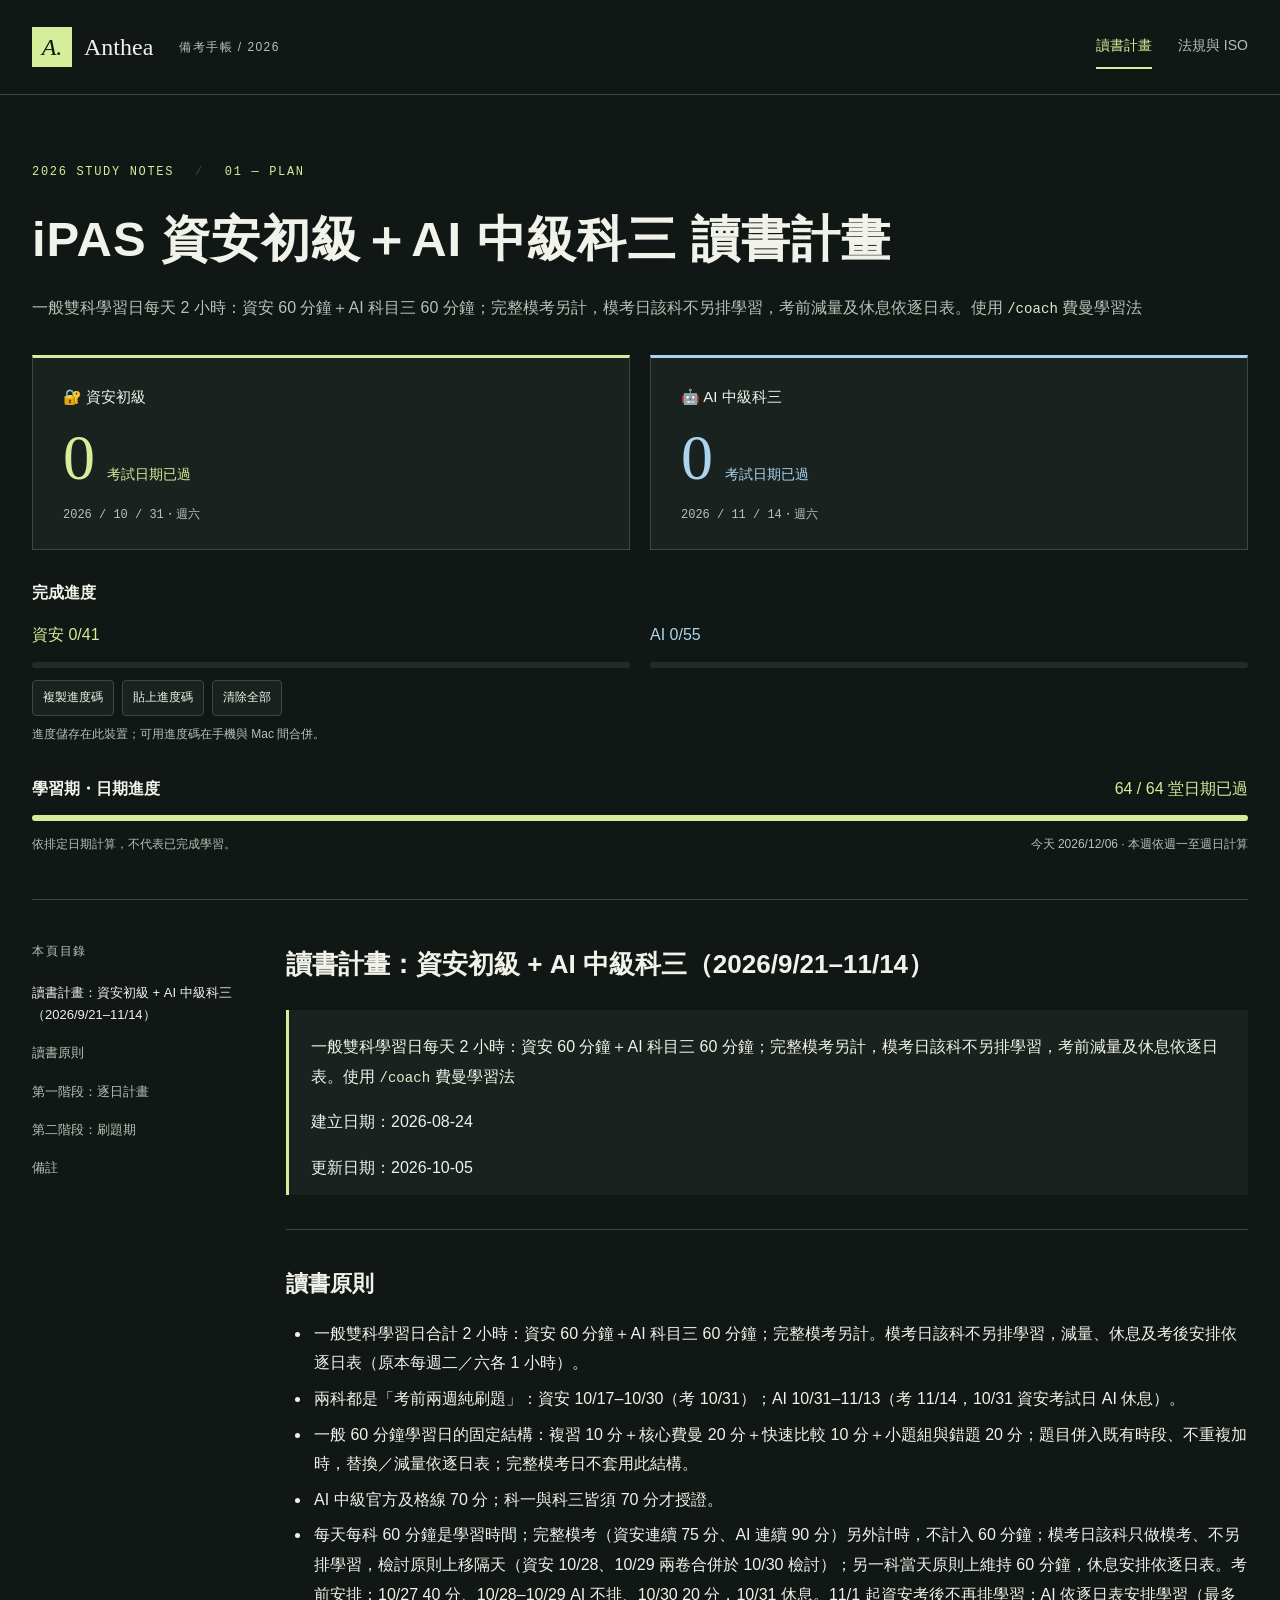
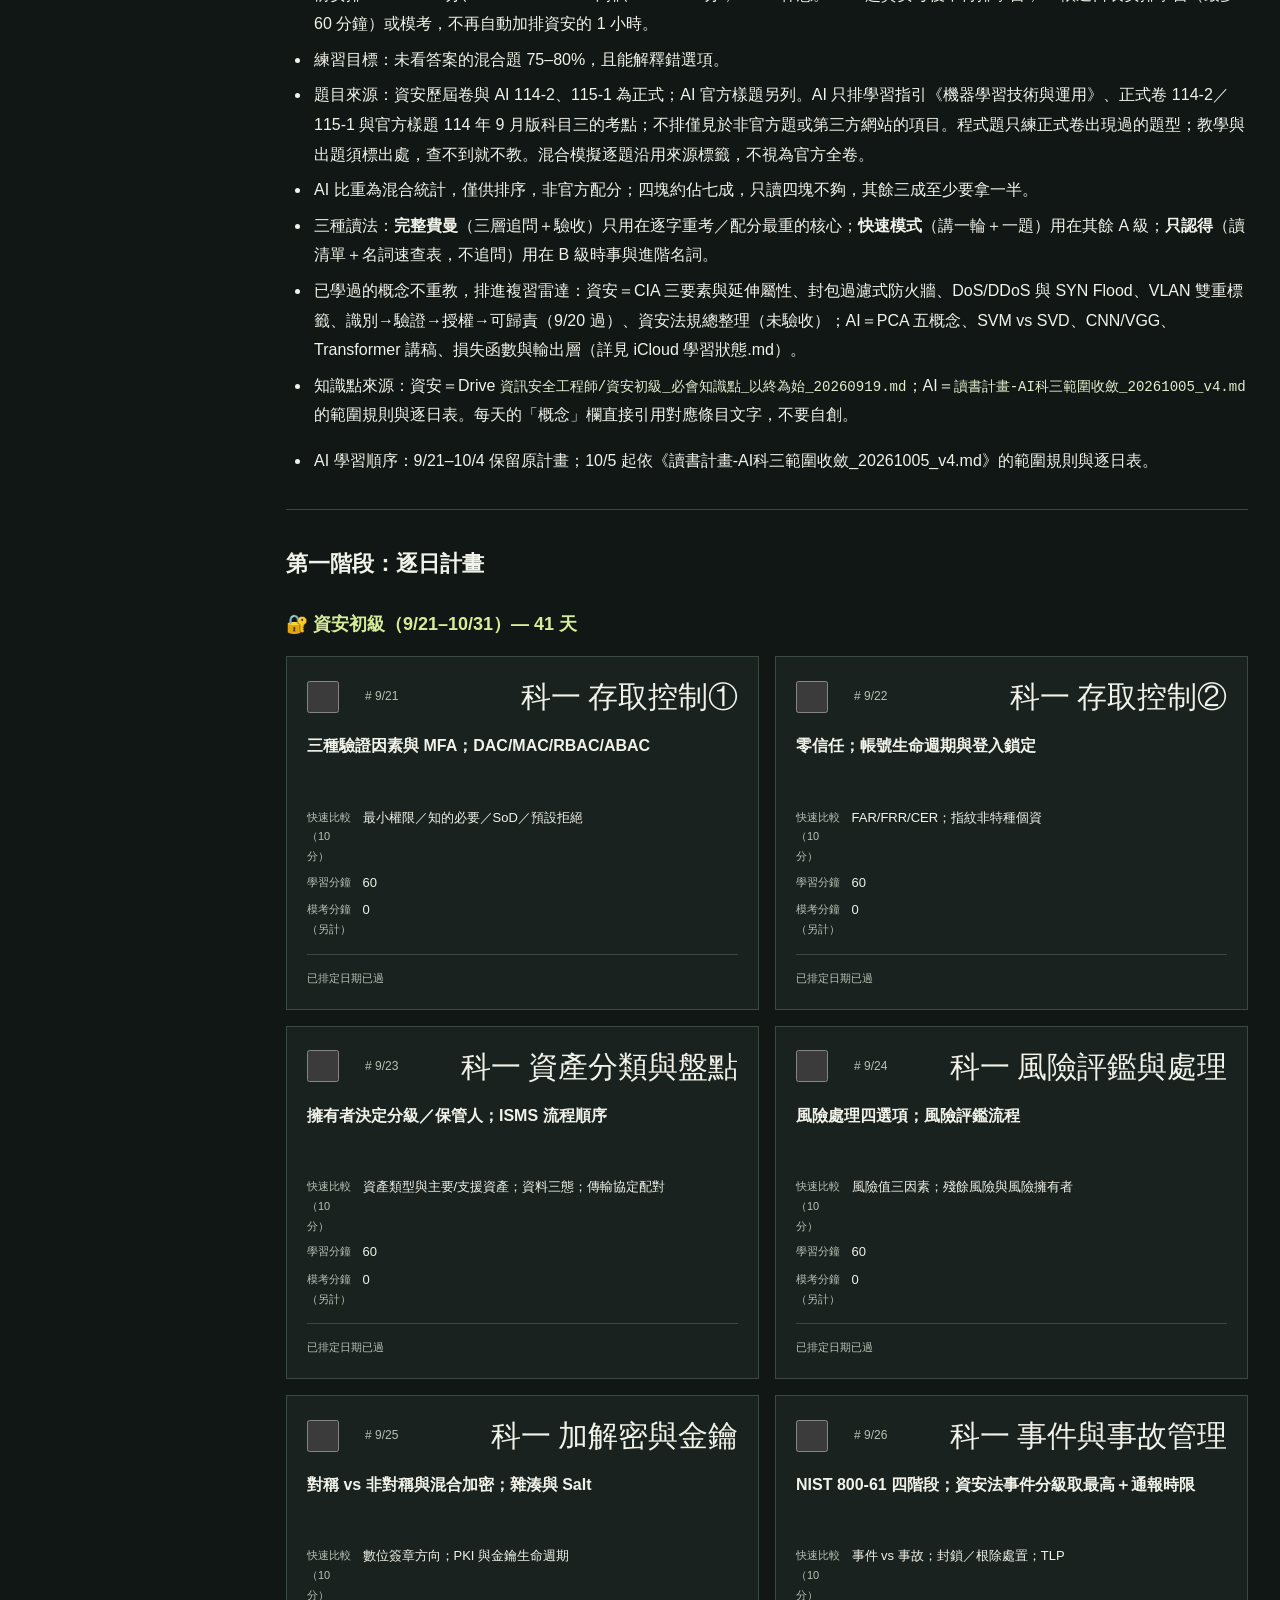
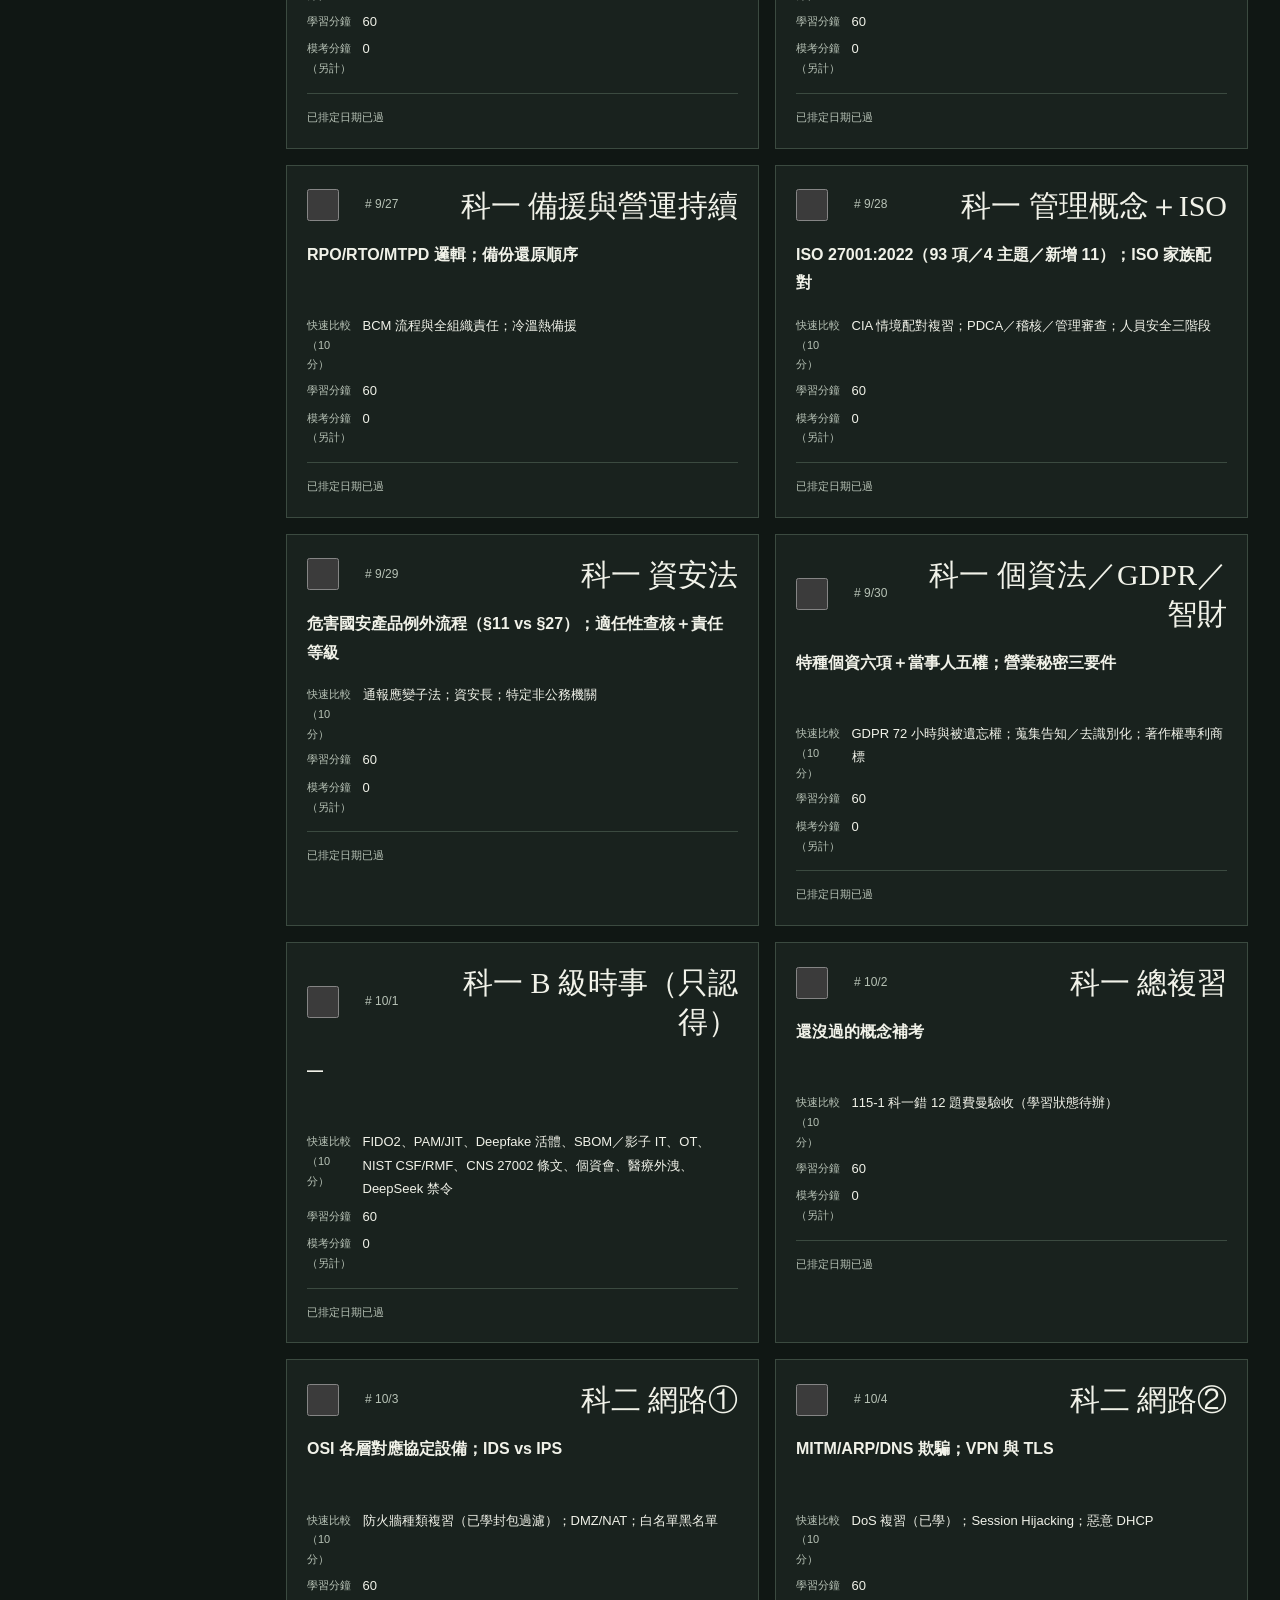
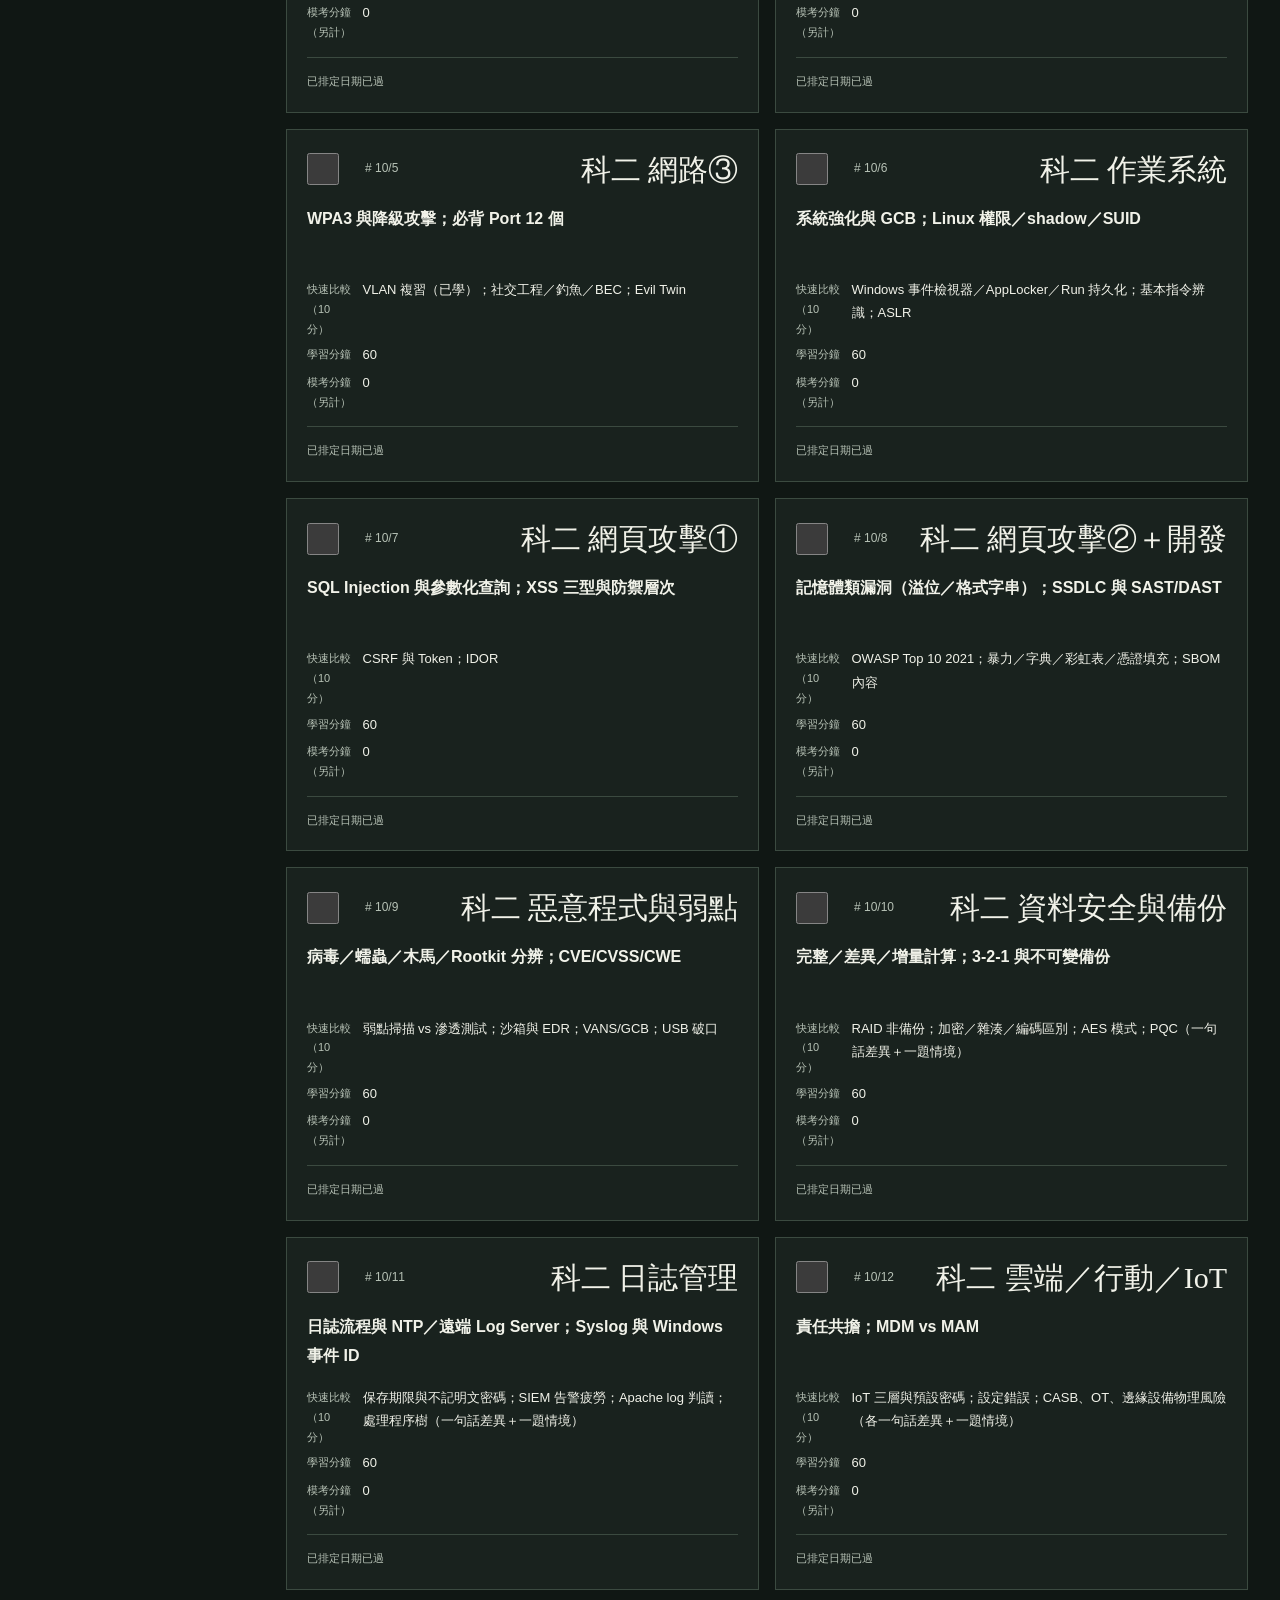
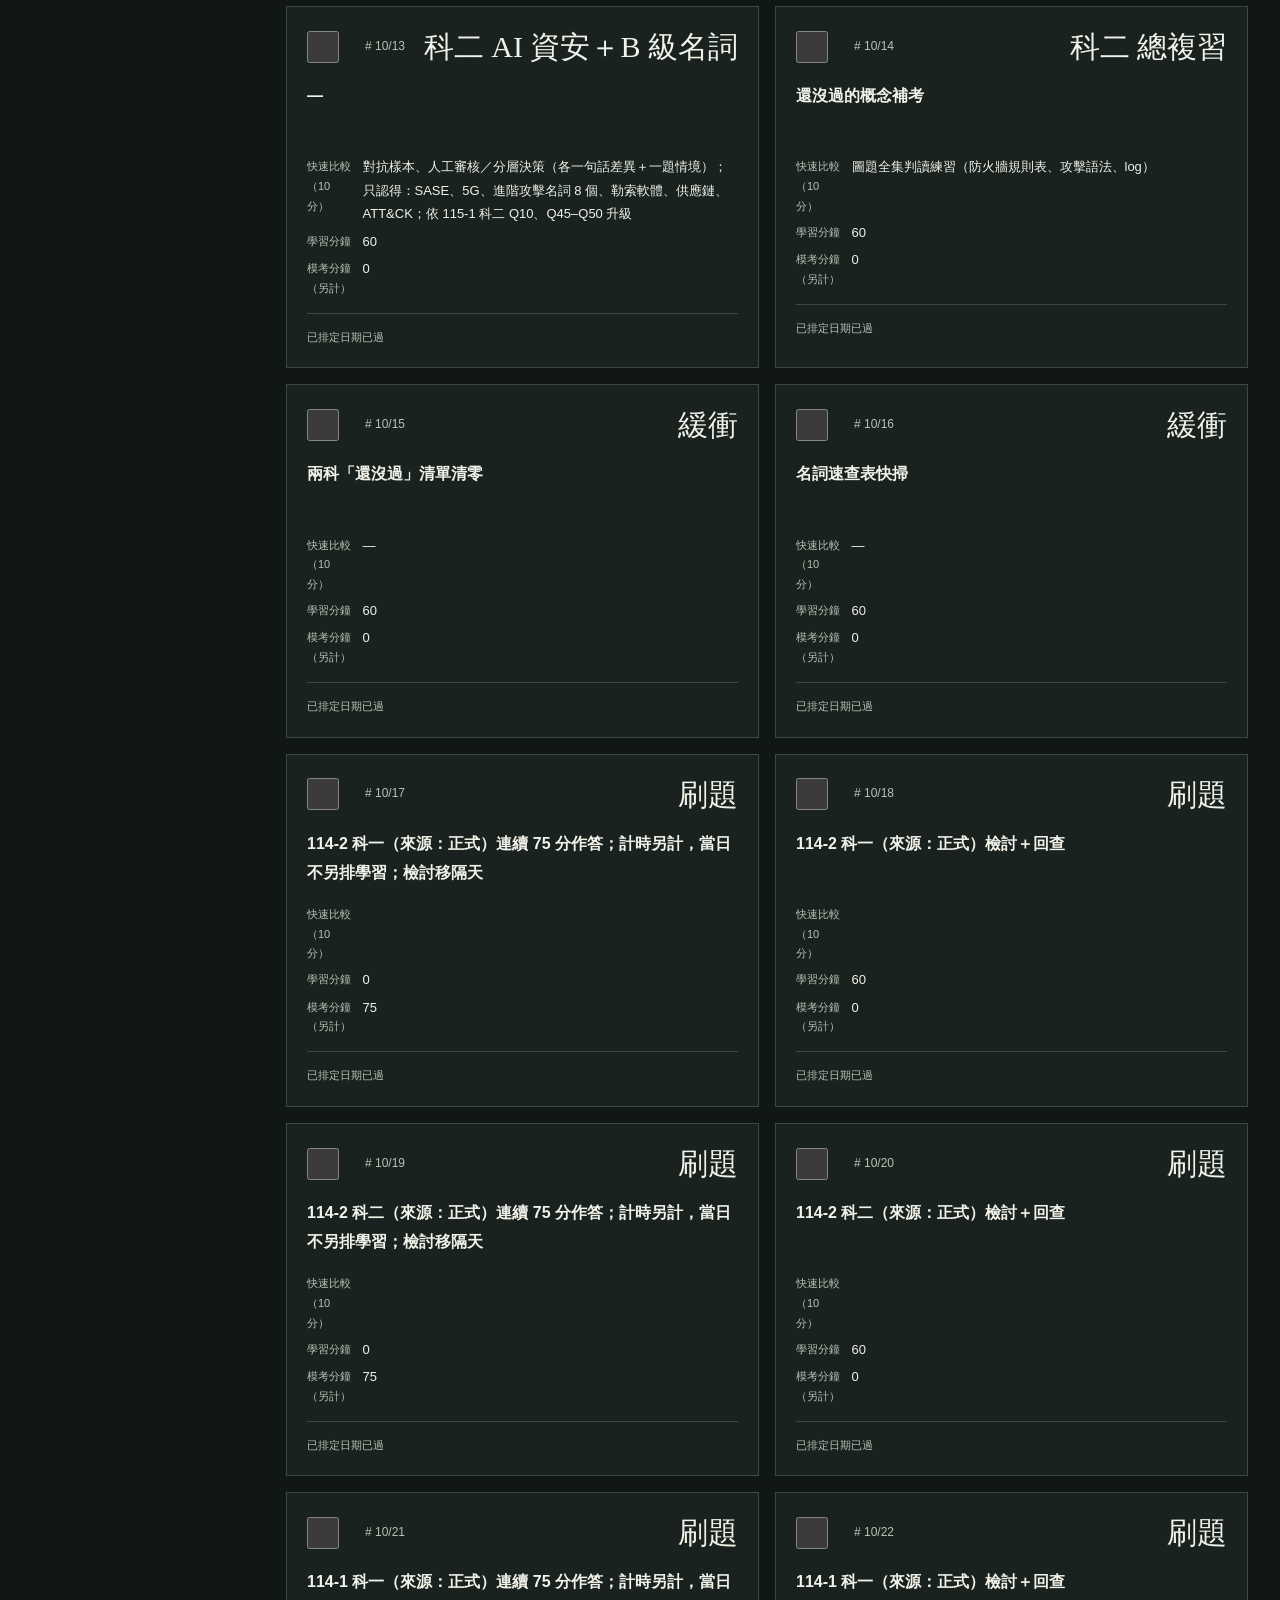
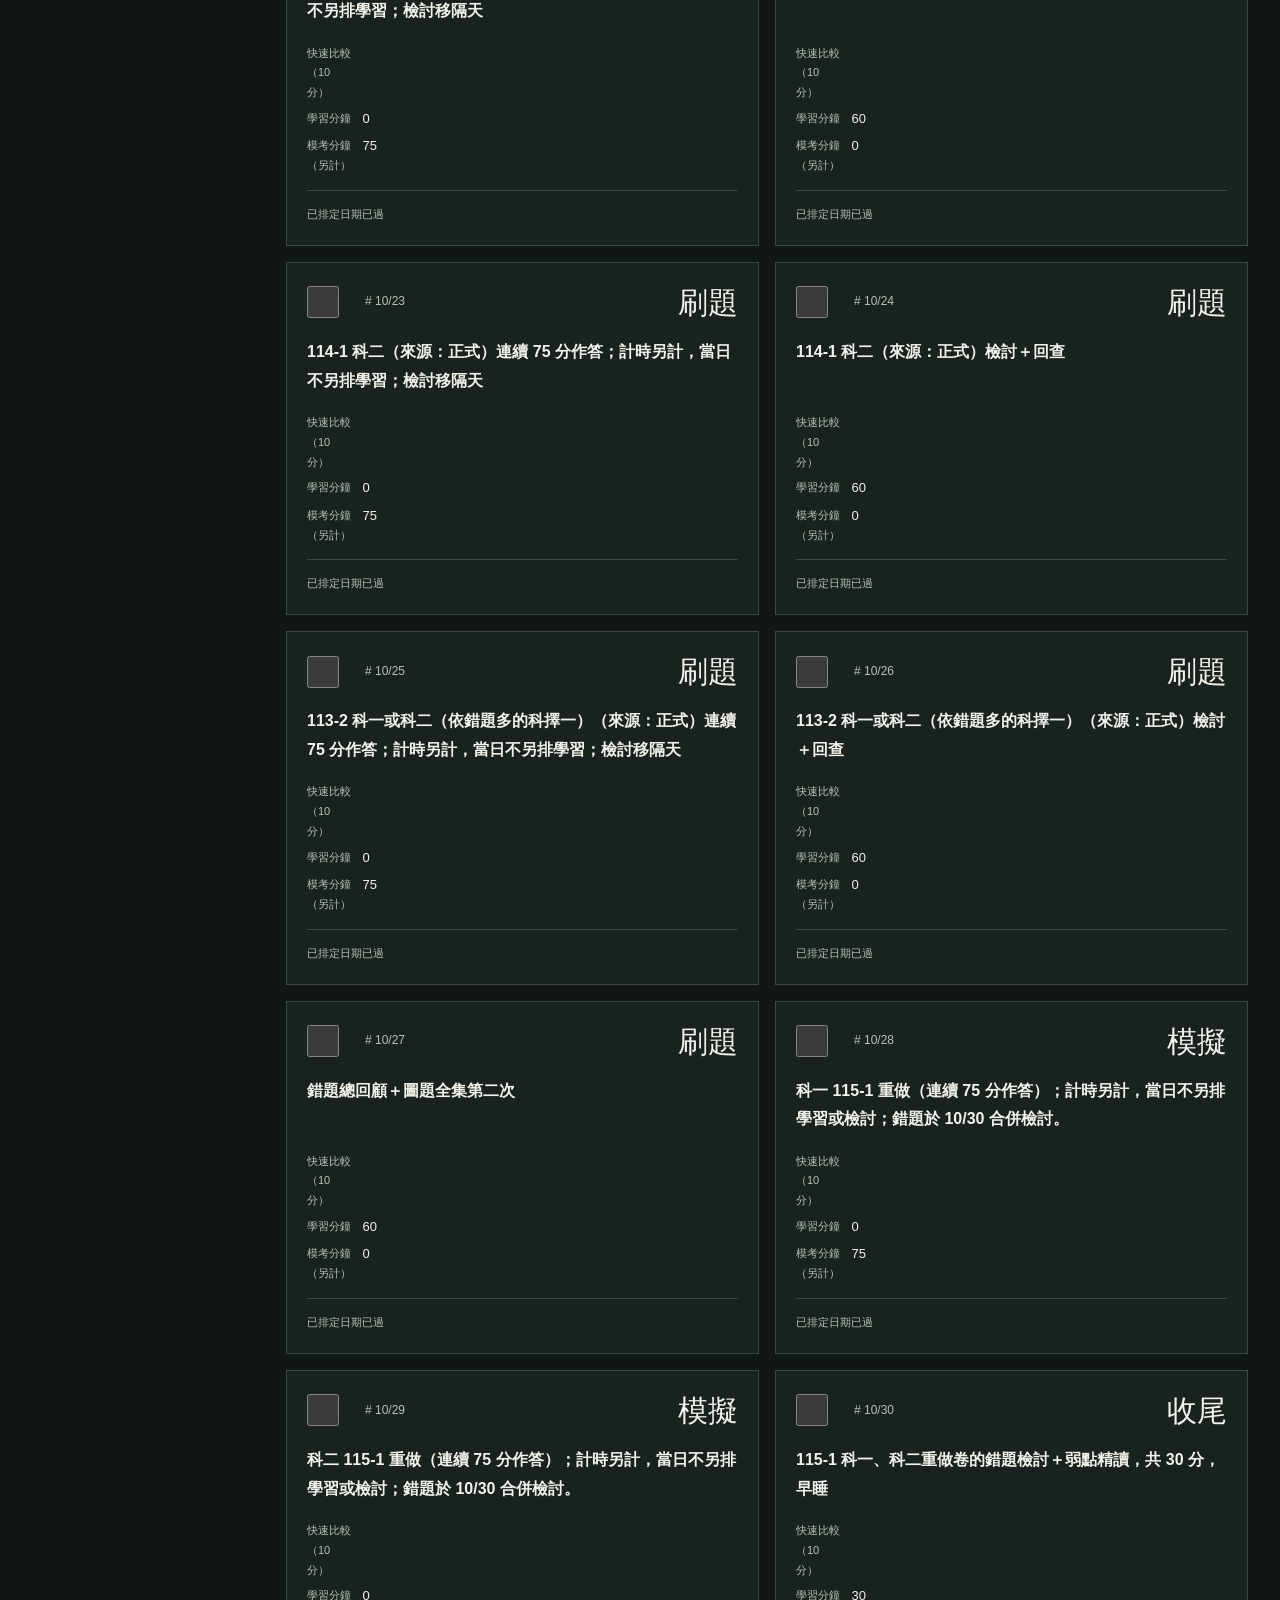
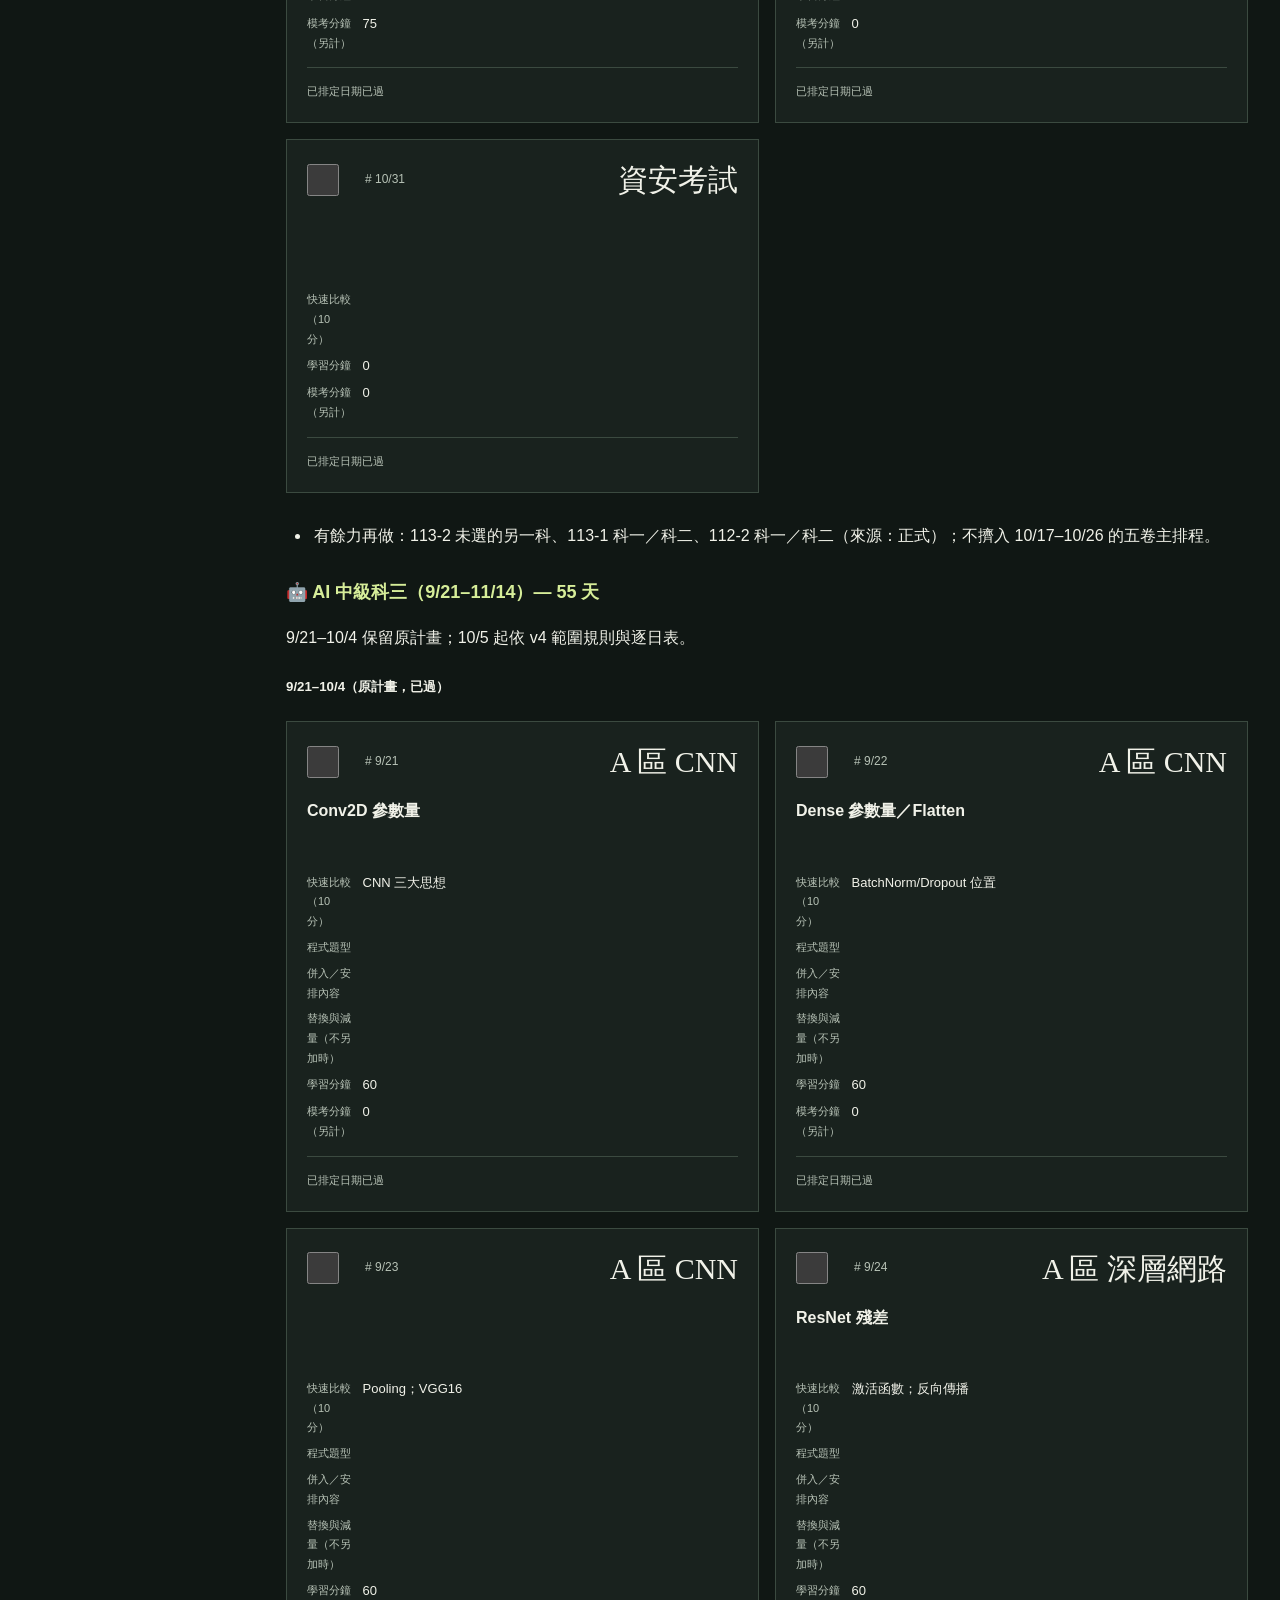
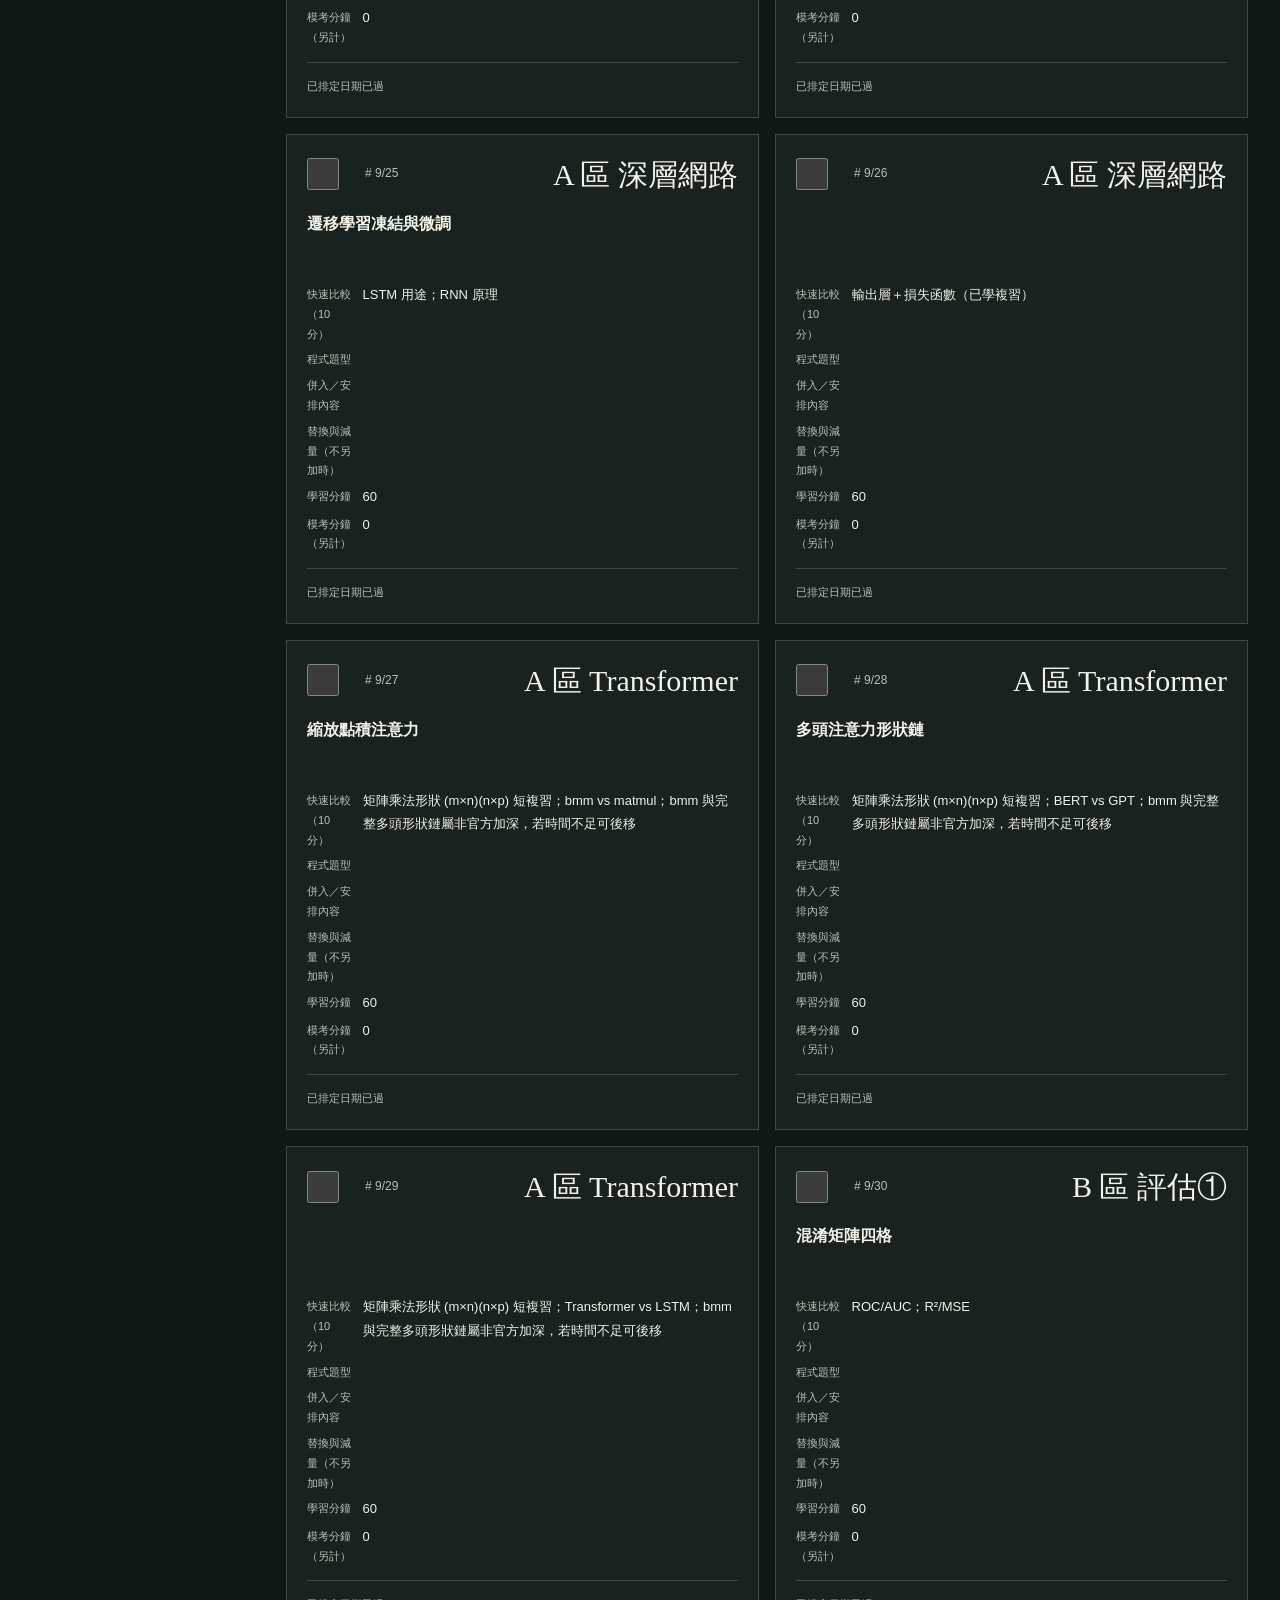
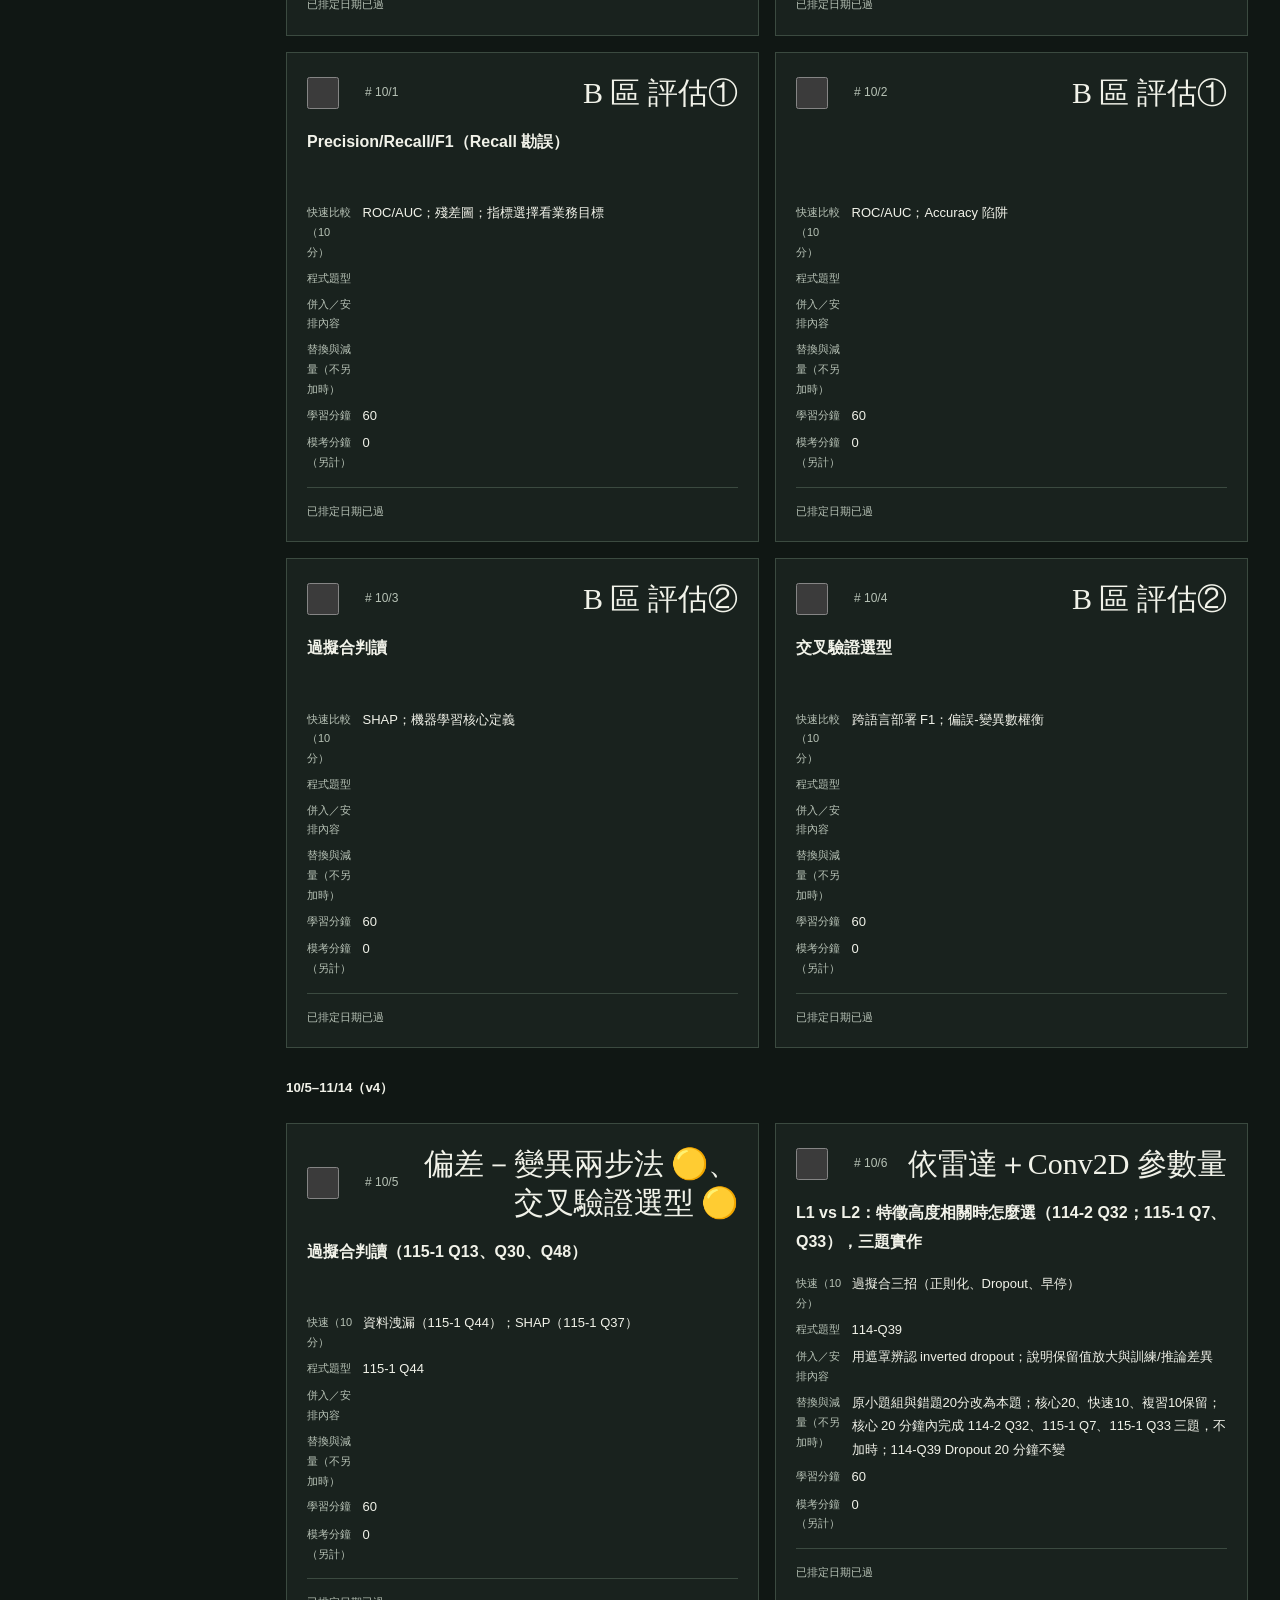
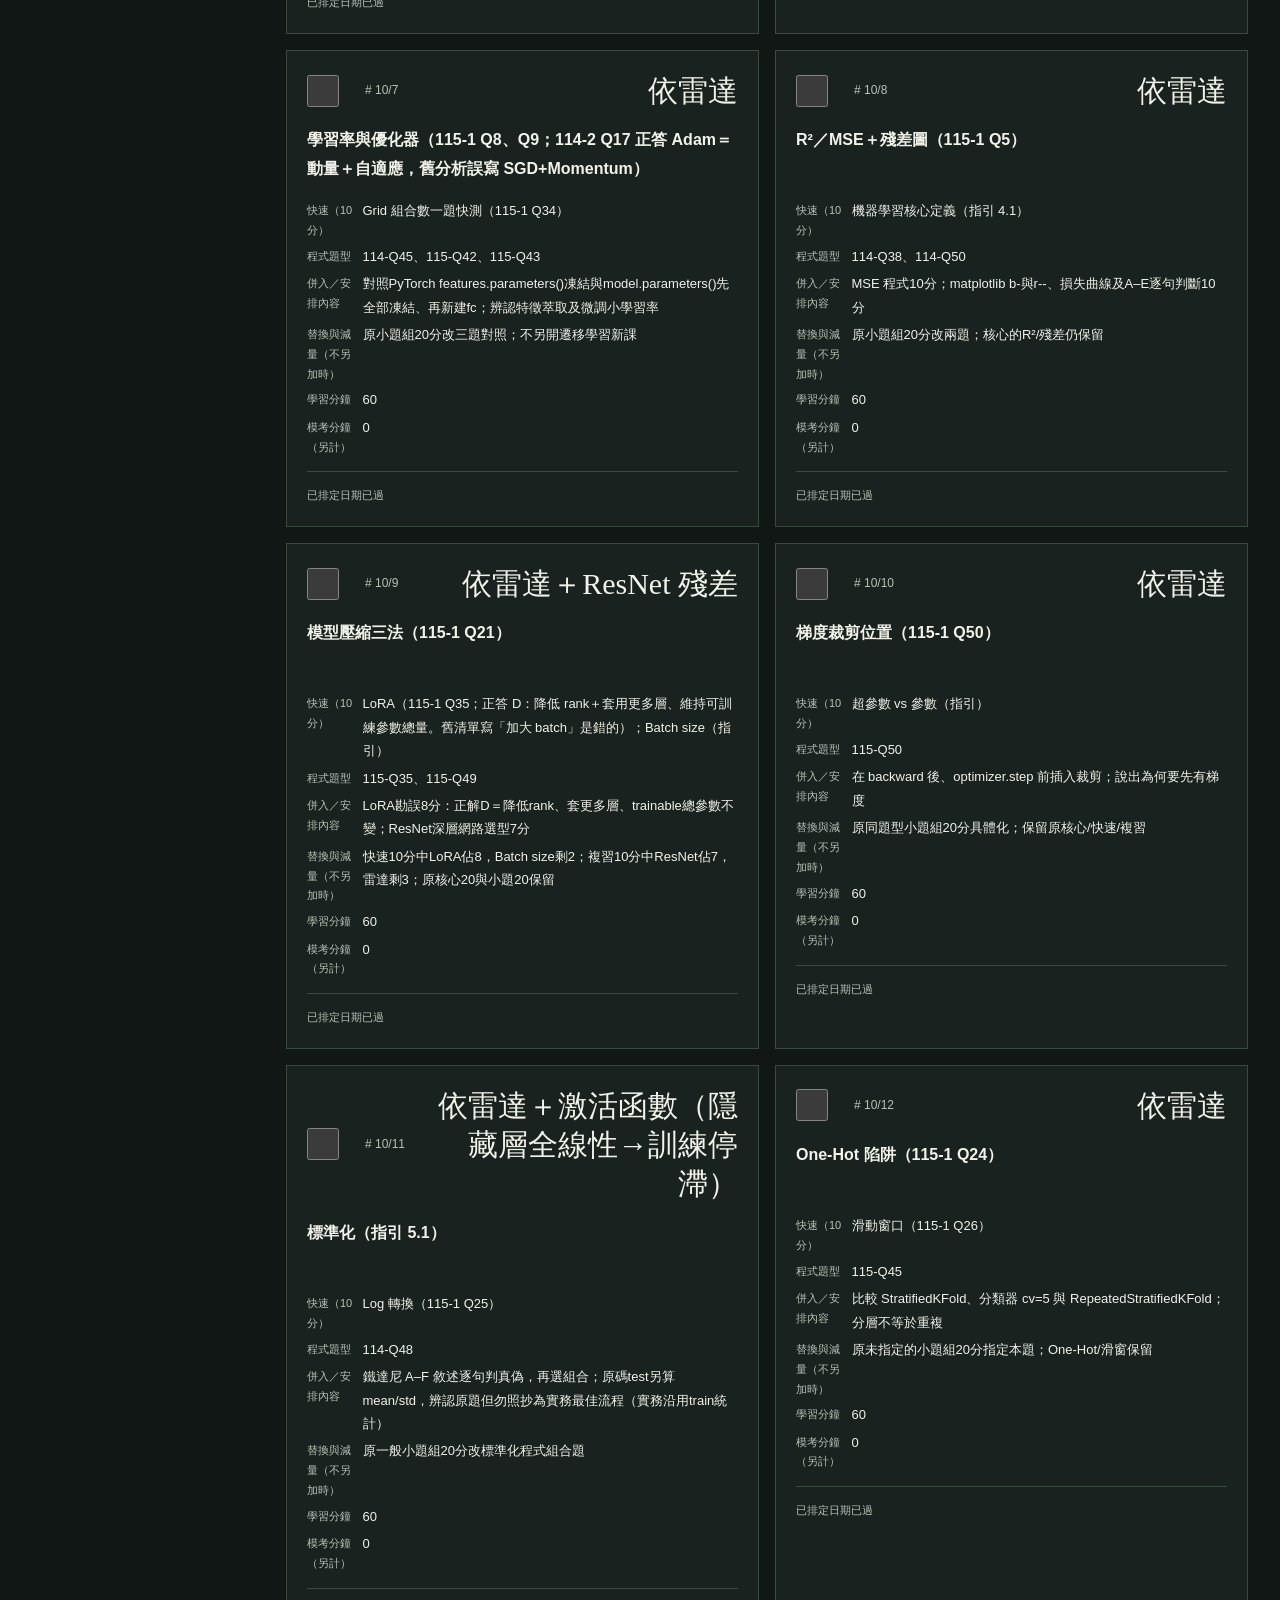
==== commit a956561c: "更新讀書計畫：模考另計、程式題指定題號、考前安排調整 - 每科每天 60 分鐘為學習時間，完整模考（資安 75 分、AI 90 分）另計 - AI 10/06–10/27 指定正式卷程式題與五項補強；" ====
--- a/index.html
+++ b/index.html
@@ -18,7 +18,7 @@
 </div></header>
 <main id="main">
 <section class="hero"><p class="eyebrow">2026 STUDY NOTES <span aria-hidden="true">/</span> 01 — PLAN</p>
-<h1>iPAS 資安初級＋AI 中級科三 讀書計畫</h1><p class="hero-intro">每天 2 小時：資安 1 小時＋AI 科目三 1 小時，使用 <code>/coach</code> 費曼學習法</p>
+<h1>iPAS 資安初級＋AI 中級科三 讀書計畫</h1><p class="hero-intro">一般雙科學習日每天 2 小時：資安 60 分鐘＋AI 科目三 60 分鐘；完整模考另計，模考日該科不另排學習，考前減量及休息依逐日表。使用 <code>/coach</code> 費曼學習法</p>
 <div class="countdown-grid">
 <section class="countdown security"><p class="card-label">🔐 資安初級</p><p class="countdown-value"><strong data-countdown="2026-10-31">—</strong><span data-countdown-label>天後考試</span></p><p class="exam-date">2026 / 10 / 31・週六</p></section>
 <section class="countdown ai"><p class="card-label">🤖 AI 中級科三</p><p class="countdown-value"><strong data-countdown="2026-11-14">—</strong><span data-countdown-label>天後考試</span></p><p class="exam-date">2026 / 11 / 14・週六</p></section>
@@ -32,8 +32,8 @@
 <div class="completion-actions"><button type="button" id="copy-progress" disabled>複製進度碼</button><button type="button" id="paste-progress" disabled>貼上進度碼</button><button type="button" id="clear-progress" disabled>清除全部</button></div>
 <p id="completion-status" class="progress-caption" role="status">進度儲存在此裝置；可用進度碼在手機與 Mac 間合併。</p>
 </section>
-<section class="progress-panel" aria-labelledby="progress-title"><div class="progress-heading"><h2 id="progress-title">學習期・日期進度</h2><span id="progress-count">— / 66 堂</span></div>
-<progress id="schedule-progress" max="66" value="0" aria-labelledby="progress-title"></progress>
+<section class="progress-panel" aria-labelledby="progress-title"><div class="progress-heading"><h2 id="progress-title">學習期・日期進度</h2><span id="progress-count">— / 64 堂</span></div>
+<progress id="schedule-progress" max="64" value="0" aria-labelledby="progress-title"></progress>
 <div class="progress-caption"><p>依排定日期計算，不代表已完成學習。</p><p id="today-label">日期狀態於啟用 JavaScript 後顯示</p></div></section>
 <noscript><p class="notice">JavaScript 未啟用：倒數、日期狀態與進度不計算；完整課表仍可閱讀。</p></noscript></section>
 <div class="reading-layout"><aside class="page-toc"><nav aria-label="頁內目錄"><p class="toc-label">本頁目錄</p><a href="#plan-s1" class="toc-level-2">讀書計畫：資安初級 + AI 中級科三（2026/9/21–11/14）</a>
@@ -44,24 +44,27 @@
 <div class="reading-content">
 <h2 id="plan-s1">讀書計畫：資安初級 + AI 中級科三（2026/9/21–11/14）</h2>
 <blockquote>
-<p>每天 2 小時：資安 1 小時 ＋ AI 科目三 1 小時，使用 <code>/coach</code> 費曼學習法</p>
+<p>一般雙科學習日每天 2 小時：資安 60 分鐘＋AI 科目三 60 分鐘；完整模考另計，模考日該科不另排學習，考前減量及休息依逐日表。使用 <code>/coach</code> 費曼學習法</p>
 <p>建立日期：2026-08-24</p>
 <p>更新日期：2026-10-05</p>
 </blockquote>
 <hr>
 <h3 id="plan-s2">讀書原則</h3>
 <ul>
-<li>每天 2 小時：資安 1 小時 ＋ AI 科目三 1 小時（原本每週二／六各 1 小時）。</li>
+<li>一般雙科學習日合計 2 小時：資安 60 分鐘＋AI 科目三 60 分鐘；完整模考另計。模考日該科不另排學習，減量、休息及考後安排依逐日表（原本每週二／六各 1 小時）。</li>
 <li>兩科都是「考前兩週純刷題」：資安 10/17–10/30（考 10/31）；AI 10/31–11/13（考 11/14，10/31 資安考試日 AI 休息）。</li>
-<li>每天 1 小時的固定結構：複習 10 分＋核心費曼 20 分＋快速比較 10 分＋小題組與錯題 20 分。</li>
+<li>一般 60 分鐘學習日的固定結構：複習 10 分＋核心費曼 20 分＋快速比較 10 分＋小題組與錯題 20 分；題目併入既有時段、不重複加時，替換／減量依逐日表；完整模考日不套用此結構。</li>
 <li>AI 中級官方及格線 70 分；科一與科三皆須 70 分才授證。</li>
-<li>模擬日連續作答（資安 75 分、AI 90 分），檢討移到隔天；當天另一科可縮短，總時數維持 2 小時；11/1 起資安的 1 小時轉給 AI。</li>
+<li>每天每科 60 分鐘是學習時間；完整模考（資安連續 75 分、AI 連續 90 分）另外計時，不計入 60 分鐘；模考日該科只做模考、不另排學習，檢討原則上移隔天（資安 10/28、10/29 兩卷合併於 10/30 檢討）；另一科當天原則上維持 60 分鐘，休息安排依逐日表。考前安排：10/27 40 分、10/28–10/29 AI 不排、10/30 20 分，10/31 休息。11/1 起資安考後不再排學習；AI 依逐日表安排學習（最多 60 分鐘）或模考，不再自動加排資安的 1 小時。</li>
 <li>練習目標：未看答案的混合題 75–80%，且能解釋錯選項。</li>
 <li>題目來源：資安歷屆卷與 AI 114-2、115-1 為正式；AI 官方樣題另列。AI 只排學習指引《機器學習技術與運用》、正式卷 114-2／115-1 與官方樣題 114 年 9 月版科目三的考點；不排僅見於非官方題或第三方網站的項目。程式題只練正式卷出現過的題型；教學與出題須標出處，查不到就不教。混合模擬逐題沿用來源標籤，不視為官方全卷。</li>
 <li>AI 比重為混合統計，僅供排序，非官方配分；四塊約佔七成，只讀四塊不夠，其餘三成至少要拿一半。</li>
 <li>三種讀法：<strong>完整費曼</strong>（三層追問＋驗收）只用在逐字重考／配分最重的核心；<strong>快速模式</strong>（講一輪＋一題）用在其餘 A 級；<strong>只認得</strong>（讀清單＋名詞速查表，不追問）用在 B 級時事與進階名詞。</li>
 <li>已學過的概念不重教，排進複習雷達：資安＝CIA 三要素與延伸屬性、封包過濾式防火牆、DoS/DDoS 與 SYN Flood、VLAN 雙重標籤、識別→驗證→授權→可歸責（9/20 過）、資安法規總整理（未驗收）；AI＝PCA 五概念、SVM vs SVD、CNN/VGG、Transformer 講稿、損失函數與輸出層（詳見 iCloud 學習狀態.md）。</li>
 <li>知識點來源：資安＝Drive <code>資訊安全工程師/資安初級_必會知識點_以終為始_20260919.md</code>；AI＝<code>讀書計畫-AI科三範圍收斂_20261005_v4.md</code> 的範圍規則與逐日表。每天的「概念」欄直接引用對應條目文字，不要自創。</li>
+</ul>
+<ul>
+<li>AI 學習順序：9/21–10/4 保留原計畫；10/5 起依《讀書計畫-AI科三範圍收斂_20261005_v4.md》的範圍規則與逐日表。</li>
 </ul>
 <hr>
 <h3 id="plan-s3">第一階段：逐日計畫</h3>
@@ -74,6 +77,8 @@
 <th scope="col">範圍</th>
 <th scope="col">核心費曼（20 分）</th>
 <th scope="col">快速比較（10 分）</th>
+<th scope="col">學習分鐘</th>
+<th scope="col">模考分鐘（另計）</th>
 <th scope="col">日期狀態</th>
 </tr></thead>
 <tbody>
@@ -83,6 +88,8 @@
 <td data-label="範圍">科一 存取控制①</td>
 <td data-label="核心費曼（20 分）">三種驗證因素與 MFA；DAC/MAC/RBAC/ABAC</td>
 <td data-label="快速比較（10 分）">最小權限／知的必要／SoD／預設拒絕</td>
+<td data-label="學習分鐘">60</td>
+<td data-label="模考分鐘（另計）">0</td>
 <td class="date-status" data-label="日期狀態">已排定</td>
 </tr>
 <tr data-date="2026-09-22" data-kind="lesson" data-schedule="security">
@@ -91,6 +98,8 @@
 <td data-label="範圍">科一 存取控制②</td>
 <td data-label="核心費曼（20 分）">零信任；帳號生命週期與登入鎖定</td>
 <td data-label="快速比較（10 分）">FAR/FRR/CER；指紋非特種個資</td>
+<td data-label="學習分鐘">60</td>
+<td data-label="模考分鐘（另計）">0</td>
 <td class="date-status" data-label="日期狀態">已排定</td>
 </tr>
 <tr data-date="2026-09-23" data-kind="lesson" data-schedule="security">
@@ -99,6 +108,8 @@
 <td data-label="範圍">科一 資產分類與盤點</td>
 <td data-label="核心費曼（20 分）">擁有者決定分級／保管人；ISMS 流程順序</td>
 <td data-label="快速比較（10 分）">資產類型與主要/支援資產；資料三態；傳輸協定配對</td>
+<td data-label="學習分鐘">60</td>
+<td data-label="模考分鐘（另計）">0</td>
 <td class="date-status" data-label="日期狀態">已排定</td>
 </tr>
 <tr data-date="2026-09-24" data-kind="lesson" data-schedule="security">
@@ -107,6 +118,8 @@
 <td data-label="範圍">科一 風險評鑑與處理</td>
 <td data-label="核心費曼（20 分）">風險處理四選項；風險評鑑流程</td>
 <td data-label="快速比較（10 分）">風險值三因素；殘餘風險與風險擁有者</td>
+<td data-label="學習分鐘">60</td>
+<td data-label="模考分鐘（另計）">0</td>
 <td class="date-status" data-label="日期狀態">已排定</td>
 </tr>
 <tr data-date="2026-09-25" data-kind="lesson" data-schedule="security">
@@ -115,6 +128,8 @@
 <td data-label="範圍">科一 加解密與金鑰</td>
 <td data-label="核心費曼（20 分）">對稱 vs 非對稱與混合加密；雜湊與 Salt</td>
 <td data-label="快速比較（10 分）">數位簽章方向；PKI 與金鑰生命週期</td>
+<td data-label="學習分鐘">60</td>
+<td data-label="模考分鐘（另計）">0</td>
 <td class="date-status" data-label="日期狀態">已排定</td>
 </tr>
 <tr data-date="2026-09-26" data-kind="lesson" data-schedule="security">
@@ -123,6 +138,8 @@
 <td data-label="範圍">科一 事件與事故管理</td>
 <td data-label="核心費曼（20 分）">NIST 800-61 四階段；資安法事件分級取最高＋通報時限</td>
 <td data-label="快速比較（10 分）">事件 vs 事故；封鎖／根除處置；TLP</td>
+<td data-label="學習分鐘">60</td>
+<td data-label="模考分鐘（另計）">0</td>
 <td class="date-status" data-label="日期狀態">已排定</td>
 </tr>
 <tr data-date="2026-09-27" data-kind="lesson" data-schedule="security">
@@ -131,6 +148,8 @@
 <td data-label="範圍">科一 備援與營運持續</td>
 <td data-label="核心費曼（20 分）">RPO/RTO/MTPD 邏輯；備份還原順序</td>
 <td data-label="快速比較（10 分）">BCM 流程與全組織責任；冷溫熱備援</td>
+<td data-label="學習分鐘">60</td>
+<td data-label="模考分鐘（另計）">0</td>
 <td class="date-status" data-label="日期狀態">已排定</td>
 </tr>
 <tr data-date="2026-09-28" data-kind="lesson" data-schedule="security">
@@ -139,6 +158,8 @@
 <td data-label="範圍">科一 管理概念＋ISO</td>
 <td data-label="核心費曼（20 分）">ISO 27001:2022（93 項／4 主題／新增 11）；ISO 家族配對</td>
 <td data-label="快速比較（10 分）">CIA 情境配對複習；PDCA／稽核／管理審查；人員安全三階段</td>
+<td data-label="學習分鐘">60</td>
+<td data-label="模考分鐘（另計）">0</td>
 <td class="date-status" data-label="日期狀態">已排定</td>
 </tr>
 <tr data-date="2026-09-29" data-kind="lesson" data-schedule="security">
@@ -147,6 +168,8 @@
 <td data-label="範圍">科一 資安法</td>
 <td data-label="核心費曼（20 分）">危害國安產品例外流程（§11 vs §27）；適任性查核＋責任等級</td>
 <td data-label="快速比較（10 分）">通報應變子法；資安長；特定非公務機關</td>
+<td data-label="學習分鐘">60</td>
+<td data-label="模考分鐘（另計）">0</td>
 <td class="date-status" data-label="日期狀態">已排定</td>
 </tr>
 <tr data-date="2026-09-30" data-kind="lesson" data-schedule="security">
@@ -155,6 +178,8 @@
 <td data-label="範圍">科一 個資法／GDPR／智財</td>
 <td data-label="核心費曼（20 分）">特種個資六項＋當事人五權；營業秘密三要件</td>
 <td data-label="快速比較（10 分）">GDPR 72 小時與被遺忘權；蒐集告知／去識別化；著作權專利商標</td>
+<td data-label="學習分鐘">60</td>
+<td data-label="模考分鐘（另計）">0</td>
 <td class="date-status" data-label="日期狀態">已排定</td>
 </tr>
 <tr data-date="2026-10-01" data-kind="lesson" data-schedule="security">
@@ -163,6 +188,8 @@
 <td data-label="範圍">科一 B 級時事（只認得）</td>
 <td data-label="核心費曼（20 分）">—</td>
 <td data-label="快速比較（10 分）">FIDO2、PAM/JIT、Deepfake 活體、SBOM／影子 IT、OT、NIST CSF/RMF、CNS 27002 條文、個資會、醫療外洩、DeepSeek 禁令</td>
+<td data-label="學習分鐘">60</td>
+<td data-label="模考分鐘（另計）">0</td>
 <td class="date-status" data-label="日期狀態">已排定</td>
 </tr>
 <tr data-date="2026-10-02" data-kind="lesson" data-schedule="security">
@@ -171,6 +198,8 @@
 <td data-label="範圍">科一 總複習</td>
 <td data-label="核心費曼（20 分）">還沒過的概念補考</td>
 <td data-label="快速比較（10 分）">115-1 科一錯 12 題費曼驗收（學習狀態待辦）</td>
+<td data-label="學習分鐘">60</td>
+<td data-label="模考分鐘（另計）">0</td>
 <td class="date-status" data-label="日期狀態">已排定</td>
 </tr>
 <tr data-date="2026-10-03" data-kind="lesson" data-schedule="security">
@@ -179,6 +208,8 @@
 <td data-label="範圍">科二 網路①</td>
 <td data-label="核心費曼（20 分）">OSI 各層對應協定設備；IDS vs IPS</td>
 <td data-label="快速比較（10 分）">防火牆種類複習（已學封包過濾）；DMZ/NAT；白名單黑名單</td>
+<td data-label="學習分鐘">60</td>
+<td data-label="模考分鐘（另計）">0</td>
 <td class="date-status" data-label="日期狀態">已排定</td>
 </tr>
 <tr data-date="2026-10-04" data-kind="lesson" data-schedule="security">
@@ -187,6 +218,8 @@
 <td data-label="範圍">科二 網路②</td>
 <td data-label="核心費曼（20 分）">MITM/ARP/DNS 欺騙；VPN 與 TLS</td>
 <td data-label="快速比較（10 分）">DoS 複習（已學）；Session Hijacking；惡意 DHCP</td>
+<td data-label="學習分鐘">60</td>
+<td data-label="模考分鐘（另計）">0</td>
 <td class="date-status" data-label="日期狀態">已排定</td>
 </tr>
 <tr data-date="2026-10-05" data-kind="lesson" data-schedule="security">
@@ -195,6 +228,8 @@
 <td data-label="範圍">科二 網路③</td>
 <td data-label="核心費曼（20 分）">WPA3 與降級攻擊；必背 Port 12 個</td>
 <td data-label="快速比較（10 分）">VLAN 複習（已學）；社交工程／釣魚／BEC；Evil Twin</td>
+<td data-label="學習分鐘">60</td>
+<td data-label="模考分鐘（另計）">0</td>
 <td class="date-status" data-label="日期狀態">已排定</td>
 </tr>
 <tr data-date="2026-10-06" data-kind="lesson" data-schedule="security">
@@ -203,6 +238,8 @@
 <td data-label="範圍">科二 作業系統</td>
 <td data-label="核心費曼（20 分）">系統強化與 GCB；Linux 權限／shadow／SUID</td>
 <td data-label="快速比較（10 分）">Windows 事件檢視器／AppLocker／Run 持久化；基本指令辨識；ASLR</td>
+<td data-label="學習分鐘">60</td>
+<td data-label="模考分鐘（另計）">0</td>
 <td class="date-status" data-label="日期狀態">已排定</td>
 </tr>
 <tr data-date="2026-10-07" data-kind="lesson" data-schedule="security">
@@ -211,6 +248,8 @@
 <td data-label="範圍">科二 網頁攻擊①</td>
 <td data-label="核心費曼（20 分）">SQL Injection 與參數化查詢；XSS 三型與防禦層次</td>
 <td data-label="快速比較（10 分）">CSRF 與 Token；IDOR</td>
+<td data-label="學習分鐘">60</td>
+<td data-label="模考分鐘（另計）">0</td>
 <td class="date-status" data-label="日期狀態">已排定</td>
 </tr>
 <tr data-date="2026-10-08" data-kind="lesson" data-schedule="security">
@@ -219,6 +258,8 @@
 <td data-label="範圍">科二 網頁攻擊②＋開發</td>
 <td data-label="核心費曼（20 分）">記憶體類漏洞（溢位／格式字串）；SSDLC 與 SAST/DAST</td>
 <td data-label="快速比較（10 分）">OWASP Top 10 2021；暴力／字典／彩虹表／憑證填充；SBOM 內容</td>
+<td data-label="學習分鐘">60</td>
+<td data-label="模考分鐘（另計）">0</td>
 <td class="date-status" data-label="日期狀態">已排定</td>
 </tr>
 <tr data-date="2026-10-09" data-kind="lesson" data-schedule="security">
@@ -227,6 +268,8 @@
 <td data-label="範圍">科二 惡意程式與弱點</td>
 <td data-label="核心費曼（20 分）">病毒／蠕蟲／木馬／Rootkit 分辨；CVE/CVSS/CWE</td>
 <td data-label="快速比較（10 分）">弱點掃描 vs 滲透測試；沙箱與 EDR；VANS/GCB；USB 破口</td>
+<td data-label="學習分鐘">60</td>
+<td data-label="模考分鐘（另計）">0</td>
 <td class="date-status" data-label="日期狀態">已排定</td>
 </tr>
 <tr data-date="2026-10-10" data-kind="lesson" data-schedule="security">
@@ -235,6 +278,8 @@
 <td data-label="範圍">科二 資料安全與備份</td>
 <td data-label="核心費曼（20 分）">完整／差異／增量計算；3-2-1 與不可變備份</td>
 <td data-label="快速比較（10 分）">RAID 非備份；加密／雜湊／編碼區別；AES 模式；PQC（一句話差異＋一題情境）</td>
+<td data-label="學習分鐘">60</td>
+<td data-label="模考分鐘（另計）">0</td>
 <td class="date-status" data-label="日期狀態">已排定</td>
 </tr>
 <tr data-date="2026-10-11" data-kind="lesson" data-schedule="security">
@@ -243,6 +288,8 @@
 <td data-label="範圍">科二 日誌管理</td>
 <td data-label="核心費曼（20 分）">日誌流程與 NTP／遠端 Log Server；Syslog 與 Windows 事件 ID</td>
 <td data-label="快速比較（10 分）">保存期限與不記明文密碼；SIEM 告警疲勞；Apache log 判讀；處理程序樹（一句話差異＋一題情境）</td>
+<td data-label="學習分鐘">60</td>
+<td data-label="模考分鐘（另計）">0</td>
 <td class="date-status" data-label="日期狀態">已排定</td>
 </tr>
 <tr data-date="2026-10-12" data-kind="lesson" data-schedule="security">
@@ -251,6 +298,8 @@
 <td data-label="範圍">科二 雲端／行動／IoT</td>
 <td data-label="核心費曼（20 分）">責任共擔；MDM vs MAM</td>
 <td data-label="快速比較（10 分）">IoT 三層與預設密碼；設定錯誤；CASB、OT、邊緣設備物理風險（各一句話差異＋一題情境）</td>
+<td data-label="學習分鐘">60</td>
+<td data-label="模考分鐘（另計）">0</td>
 <td class="date-status" data-label="日期狀態">已排定</td>
 </tr>
 <tr data-date="2026-10-13" data-kind="lesson" data-schedule="security">
@@ -259,6 +308,8 @@
 <td data-label="範圍">科二 AI 資安＋B 級名詞</td>
 <td data-label="核心費曼（20 分）">—</td>
 <td data-label="快速比較（10 分）">對抗樣本、人工審核／分層決策（各一句話差異＋一題情境）；只認得：SASE、5G、進階攻擊名詞 8 個、勒索軟體、供應鏈、ATT&amp;CK；依 115-1 科二 Q10、Q45–Q50 升級</td>
+<td data-label="學習分鐘">60</td>
+<td data-label="模考分鐘（另計）">0</td>
 <td class="date-status" data-label="日期狀態">已排定</td>
 </tr>
 <tr data-date="2026-10-14" data-kind="lesson" data-schedule="security">
@@ -267,6 +318,8 @@
 <td data-label="範圍">科二 總複習</td>
 <td data-label="核心費曼（20 分）">還沒過的概念補考</td>
 <td data-label="快速比較（10 分）">圖題全集判讀練習（防火牆規則表、攻擊語法、log）</td>
+<td data-label="學習分鐘">60</td>
+<td data-label="模考分鐘（另計）">0</td>
 <td class="date-status" data-label="日期狀態">已排定</td>
 </tr>
 <tr data-date="2026-10-15" data-kind="lesson" data-schedule="security">
@@ -275,6 +328,8 @@
 <td data-label="範圍">緩衝</td>
 <td data-label="核心費曼（20 分）">兩科「還沒過」清單清零</td>
 <td data-label="快速比較（10 分）">—</td>
+<td data-label="學習分鐘">60</td>
+<td data-label="模考分鐘（另計）">0</td>
 <td class="date-status" data-label="日期狀態">已排定</td>
 </tr>
 <tr data-date="2026-10-16" data-kind="lesson" data-schedule="security">
@@ -283,14 +338,18 @@
 <td data-label="範圍">緩衝</td>
 <td data-label="核心費曼（20 分）">名詞速查表快掃</td>
 <td data-label="快速比較（10 分）">—</td>
+<td data-label="學習分鐘">60</td>
+<td data-label="模考分鐘（另計）">0</td>
 <td class="date-status" data-label="日期狀態">已排定</td>
 </tr>
 <tr data-date="2026-10-17" data-kind="drill" data-schedule="security">
 <th scope="row" class="completion-cell"><input type="checkbox" data-completion-key="ipas:completed:security:2026-10-17" aria-label="資安 2026-10-17 完成" disabled></th>
 <td data-label="日期">10/17</td>
 <td data-label="範圍">刷題</td>
-<td data-label="核心費曼（20 分）">114-2 科一（來源：正式）連續 75 分作答</td>
+<td data-label="核心費曼（20 分）">114-2 科一（來源：正式）連續 75 分作答；計時另計，當日不另排學習；檢討移隔天</td>
 <td data-label="快速比較（10 分）"></td>
+<td data-label="學習分鐘">0</td>
+<td data-label="模考分鐘（另計）">75</td>
 <td class="date-status" data-label="日期狀態">已排定</td>
 </tr>
 <tr data-date="2026-10-18" data-kind="drill" data-schedule="security">
@@ -299,14 +358,18 @@
 <td data-label="範圍">刷題</td>
 <td data-label="核心費曼（20 分）">114-2 科一（來源：正式）檢討＋回查</td>
 <td data-label="快速比較（10 分）"></td>
+<td data-label="學習分鐘">60</td>
+<td data-label="模考分鐘（另計）">0</td>
 <td class="date-status" data-label="日期狀態">已排定</td>
 </tr>
 <tr data-date="2026-10-19" data-kind="drill" data-schedule="security">
 <th scope="row" class="completion-cell"><input type="checkbox" data-completion-key="ipas:completed:security:2026-10-19" aria-label="資安 2026-10-19 完成" disabled></th>
 <td data-label="日期">10/19</td>
 <td data-label="範圍">刷題</td>
-<td data-label="核心費曼（20 分）">114-2 科二（來源：正式）連續 75 分作答</td>
+<td data-label="核心費曼（20 分）">114-2 科二（來源：正式）連續 75 分作答；計時另計，當日不另排學習；檢討移隔天</td>
 <td data-label="快速比較（10 分）"></td>
+<td data-label="學習分鐘">0</td>
+<td data-label="模考分鐘（另計）">75</td>
 <td class="date-status" data-label="日期狀態">已排定</td>
 </tr>
 <tr data-date="2026-10-20" data-kind="drill" data-schedule="security">
@@ -315,14 +378,18 @@
 <td data-label="範圍">刷題</td>
 <td data-label="核心費曼（20 分）">114-2 科二（來源：正式）檢討＋回查</td>
 <td data-label="快速比較（10 分）"></td>
+<td data-label="學習分鐘">60</td>
+<td data-label="模考分鐘（另計）">0</td>
 <td class="date-status" data-label="日期狀態">已排定</td>
 </tr>
 <tr data-date="2026-10-21" data-kind="drill" data-schedule="security">
 <th scope="row" class="completion-cell"><input type="checkbox" data-completion-key="ipas:completed:security:2026-10-21" aria-label="資安 2026-10-21 完成" disabled></th>
 <td data-label="日期">10/21</td>
 <td data-label="範圍">刷題</td>
-<td data-label="核心費曼（20 分）">114-1 科一（來源：正式）連續 75 分作答</td>
+<td data-label="核心費曼（20 分）">114-1 科一（來源：正式）連續 75 分作答；計時另計，當日不另排學習；檢討移隔天</td>
 <td data-label="快速比較（10 分）"></td>
+<td data-label="學習分鐘">0</td>
+<td data-label="模考分鐘（另計）">75</td>
 <td class="date-status" data-label="日期狀態">已排定</td>
 </tr>
 <tr data-date="2026-10-22" data-kind="drill" data-schedule="security">
@@ -331,14 +398,18 @@
 <td data-label="範圍">刷題</td>
 <td data-label="核心費曼（20 分）">114-1 科一（來源：正式）檢討＋回查</td>
 <td data-label="快速比較（10 分）"></td>
+<td data-label="學習分鐘">60</td>
+<td data-label="模考分鐘（另計）">0</td>
 <td class="date-status" data-label="日期狀態">已排定</td>
 </tr>
 <tr data-date="2026-10-23" data-kind="drill" data-schedule="security">
 <th scope="row" class="completion-cell"><input type="checkbox" data-completion-key="ipas:completed:security:2026-10-23" aria-label="資安 2026-10-23 完成" disabled></th>
 <td data-label="日期">10/23</td>
 <td data-label="範圍">刷題</td>
-<td data-label="核心費曼（20 分）">114-1 科二（來源：正式）連續 75 分作答</td>
+<td data-label="核心費曼（20 分）">114-1 科二（來源：正式）連續 75 分作答；計時另計，當日不另排學習；檢討移隔天</td>
 <td data-label="快速比較（10 分）"></td>
+<td data-label="學習分鐘">0</td>
+<td data-label="模考分鐘（另計）">75</td>
 <td class="date-status" data-label="日期狀態">已排定</td>
 </tr>
 <tr data-date="2026-10-24" data-kind="drill" data-schedule="security">
@@ -347,14 +418,18 @@
 <td data-label="範圍">刷題</td>
 <td data-label="核心費曼（20 分）">114-1 科二（來源：正式）檢討＋回查</td>
 <td data-label="快速比較（10 分）"></td>
+<td data-label="學習分鐘">60</td>
+<td data-label="模考分鐘（另計）">0</td>
 <td class="date-status" data-label="日期狀態">已排定</td>
 </tr>
 <tr data-date="2026-10-25" data-kind="drill" data-schedule="security">
 <th scope="row" class="completion-cell"><input type="checkbox" data-completion-key="ipas:completed:security:2026-10-25" aria-label="資安 2026-10-25 完成" disabled></th>
 <td data-label="日期">10/25</td>
 <td data-label="範圍">刷題</td>
-<td data-label="核心費曼（20 分）">113-2 科一或科二（依錯題多的科擇一）（來源：正式）連續 75 分作答</td>
+<td data-label="核心費曼（20 分）">113-2 科一或科二（依錯題多的科擇一）（來源：正式）連續 75 分作答；計時另計，當日不另排學習；檢討移隔天</td>
 <td data-label="快速比較（10 分）"></td>
+<td data-label="學習分鐘">0</td>
+<td data-label="模考分鐘（另計）">75</td>
 <td class="date-status" data-label="日期狀態">已排定</td>
 </tr>
 <tr data-date="2026-10-26" data-kind="drill" data-schedule="security">
@@ -363,6 +438,8 @@
 <td data-label="範圍">刷題</td>
 <td data-label="核心費曼（20 分）">113-2 科一或科二（依錯題多的科擇一）（來源：正式）檢討＋回查</td>
 <td data-label="快速比較（10 分）"></td>
+<td data-label="學習分鐘">60</td>
+<td data-label="模考分鐘（另計）">0</td>
 <td class="date-status" data-label="日期狀態">已排定</td>
 </tr>
 <tr data-date="2026-10-27" data-kind="drill" data-schedule="security">
@@ -371,38 +448,48 @@
 <td data-label="範圍">刷題</td>
 <td data-label="核心費曼（20 分）">錯題總回顧＋圖題全集第二次</td>
 <td data-label="快速比較（10 分）"></td>
+<td data-label="學習分鐘">60</td>
+<td data-label="模考分鐘（另計）">0</td>
 <td class="date-status" data-label="日期狀態">已排定</td>
 </tr>
 <tr data-date="2026-10-28" data-kind="drill" data-schedule="security">
 <th scope="row" class="completion-cell"><input type="checkbox" data-completion-key="ipas:completed:security:2026-10-28" aria-label="資安 2026-10-28 完成" disabled></th>
 <td data-label="日期">10/28</td>
 <td data-label="範圍">模擬</td>
-<td data-label="核心費曼（20 分）">科一 115-1 重做（計時）</td>
+<td data-label="核心費曼（20 分）">科一 115-1 重做（連續 75 分作答）；計時另計，當日不另排學習或檢討；錯題於 10/30 合併檢討。</td>
 <td data-label="快速比較（10 分）"></td>
+<td data-label="學習分鐘">0</td>
+<td data-label="模考分鐘（另計）">75</td>
 <td class="date-status" data-label="日期狀態">已排定</td>
 </tr>
 <tr data-date="2026-10-29" data-kind="drill" data-schedule="security">
 <th scope="row" class="completion-cell"><input type="checkbox" data-completion-key="ipas:completed:security:2026-10-29" aria-label="資安 2026-10-29 完成" disabled></th>
 <td data-label="日期">10/29</td>
 <td data-label="範圍">模擬</td>
-<td data-label="核心費曼（20 分）">科二 115-1 重做（計時）</td>
+<td data-label="核心費曼（20 分）">科二 115-1 重做（連續 75 分作答）；計時另計，當日不另排學習或檢討；錯題於 10/30 合併檢討。</td>
 <td data-label="快速比較（10 分）"></td>
+<td data-label="學習分鐘">0</td>
+<td data-label="模考分鐘（另計）">75</td>
 <td class="date-status" data-label="日期狀態">已排定</td>
 </tr>
 <tr data-date="2026-10-30" data-kind="drill" data-schedule="security">
 <th scope="row" class="completion-cell"><input type="checkbox" data-completion-key="ipas:completed:security:2026-10-30" aria-label="資安 2026-10-30 完成" disabled></th>
 <td data-label="日期">10/30</td>
 <td data-label="範圍">收尾</td>
-<td data-label="核心費曼（20 分）">弱點精讀 30 分＋早睡</td>
+<td data-label="核心費曼（20 分）">115-1 科一、科二重做卷的錯題檢討＋弱點精讀，共 30 分，早睡</td>
 <td data-label="快速比較（10 分）"></td>
+<td data-label="學習分鐘">30</td>
+<td data-label="模考分鐘（另計）">0</td>
 <td class="date-status" data-label="日期狀態">已排定</td>
 </tr>
 <tr data-date="2026-10-31" data-kind="exam" data-schedule="security">
 <th scope="row" class="completion-cell"><input type="checkbox" data-completion-key="ipas:completed:security:2026-10-31" aria-label="資安 2026-10-31 完成" disabled></th>
 <td data-label="日期">10/31</td>
-<td data-label="範圍"><strong>資安考試</strong></td>
+<td data-label="範圍">資安考試</td>
 <td data-label="核心費曼（20 分）"></td>
 <td data-label="快速比較（10 分）"></td>
+<td data-label="學習分鐘">0</td>
+<td data-label="模考分鐘（另計）">0</td>
 <td class="date-status" data-label="日期狀態">已排定</td>
 </tr>
 </tbody></table>
@@ -421,6 +508,11 @@
 <th scope="col">區塊</th>
 <th scope="col">核心費曼（20 分）</th>
 <th scope="col">快速比較（10 分）</th>
+<th scope="col">程式題型</th>
+<th scope="col">併入／安排內容</th>
+<th scope="col">替換與減量（不另加時）</th>
+<th scope="col">學習分鐘</th>
+<th scope="col">模考分鐘（另計）</th>
 <th scope="col">日期狀態</th>
 </tr></thead>
 <tbody>
@@ -430,6 +522,11 @@
 <td data-label="區塊">A 區 CNN</td>
 <td data-label="核心費曼（20 分）">Conv2D 參數量</td>
 <td data-label="快速比較（10 分）">CNN 三大思想</td>
+<td data-label="程式題型"></td>
+<td data-label="併入／安排內容"></td>
+<td data-label="替換與減量（不另加時）"></td>
+<td data-label="學習分鐘">60</td>
+<td data-label="模考分鐘（另計）">0</td>
 <td class="date-status" data-label="日期狀態">已排定</td>
 </tr>
 <tr data-date="2026-09-22" data-kind="lesson" data-schedule="ai">
@@ -438,6 +535,11 @@
 <td data-label="區塊">A 區 CNN</td>
 <td data-label="核心費曼（20 分）">Dense 參數量／Flatten</td>
 <td data-label="快速比較（10 分）">BatchNorm/Dropout 位置</td>
+<td data-label="程式題型"></td>
+<td data-label="併入／安排內容"></td>
+<td data-label="替換與減量（不另加時）"></td>
+<td data-label="學習分鐘">60</td>
+<td data-label="模考分鐘（另計）">0</td>
 <td class="date-status" data-label="日期狀態">已排定</td>
 </tr>
 <tr data-date="2026-09-23" data-kind="lesson" data-schedule="ai">
@@ -446,6 +548,11 @@
 <td data-label="區塊">A 區 CNN</td>
 <td data-label="核心費曼（20 分）"></td>
 <td data-label="快速比較（10 分）">Pooling；VGG16</td>
+<td data-label="程式題型"></td>
+<td data-label="併入／安排內容"></td>
+<td data-label="替換與減量（不另加時）"></td>
+<td data-label="學習分鐘">60</td>
+<td data-label="模考分鐘（另計）">0</td>
 <td class="date-status" data-label="日期狀態">已排定</td>
 </tr>
 <tr data-date="2026-09-24" data-kind="lesson" data-schedule="ai">
@@ -453,7 +560,12 @@
 <td data-label="日期">9/24</td>
 <td data-label="區塊">A 區 深層網路</td>
 <td data-label="核心費曼（20 分）">ResNet 殘差</td>
-<td data-label="快速比較（10 分）">激活函數；RNN 原理</td>
+<td data-label="快速比較（10 分）">激活函數；反向傳播</td>
+<td data-label="程式題型"></td>
+<td data-label="併入／安排內容"></td>
+<td data-label="替換與減量（不另加時）"></td>
+<td data-label="學習分鐘">60</td>
+<td data-label="模考分鐘（另計）">0</td>
 <td class="date-status" data-label="日期狀態">已排定</td>
 </tr>
 <tr data-date="2026-09-25" data-kind="lesson" data-schedule="ai">
@@ -461,7 +573,12 @@
 <td data-label="日期">9/25</td>
 <td data-label="區塊">A 區 深層網路</td>
 <td data-label="核心費曼（20 分）">遷移學習凍結與微調</td>
-<td data-label="快速比較（10 分）">LSTM 用途</td>
+<td data-label="快速比較（10 分）">LSTM 用途；RNN 原理</td>
+<td data-label="程式題型"></td>
+<td data-label="併入／安排內容"></td>
+<td data-label="替換與減量（不另加時）"></td>
+<td data-label="學習分鐘">60</td>
+<td data-label="模考分鐘（另計）">0</td>
 <td class="date-status" data-label="日期狀態">已排定</td>
 </tr>
 <tr data-date="2026-09-26" data-kind="lesson" data-schedule="ai">
@@ -469,7 +586,12 @@
 <td data-label="日期">9/26</td>
 <td data-label="區塊">A 區 深層網路</td>
 <td data-label="核心費曼（20 分）"></td>
-<td data-label="快速比較（10 分）">輸出層＋損失函數（已學複習）；反向傳播</td>
+<td data-label="快速比較（10 分）">輸出層＋損失函數（已學複習）</td>
+<td data-label="程式題型"></td>
+<td data-label="併入／安排內容"></td>
+<td data-label="替換與減量（不另加時）"></td>
+<td data-label="學習分鐘">60</td>
+<td data-label="模考分鐘（另計）">0</td>
 <td class="date-status" data-label="日期狀態">已排定</td>
 </tr>
 <tr data-date="2026-09-27" data-kind="lesson" data-schedule="ai">
@@ -477,7 +599,12 @@
 <td data-label="日期">9/27</td>
 <td data-label="區塊">A 區 Transformer</td>
 <td data-label="核心費曼（20 分）">縮放點積注意力</td>
-<td data-label="快速比較（10 分）">Transformer vs LSTM；bmm 與完整多頭形狀鏈屬非官方加深，若時間不足可後移</td>
+<td data-label="快速比較（10 分）">矩陣乘法形狀 (m×n)(n×p) 短複習；bmm vs matmul；bmm 與完整多頭形狀鏈屬非官方加深，若時間不足可後移</td>
+<td data-label="程式題型"></td>
+<td data-label="併入／安排內容"></td>
+<td data-label="替換與減量（不另加時）"></td>
+<td data-label="學習分鐘">60</td>
+<td data-label="模考分鐘（另計）">0</td>
 <td class="date-status" data-label="日期狀態">已排定</td>
 </tr>
 <tr data-date="2026-09-28" data-kind="lesson" data-schedule="ai">
@@ -485,7 +612,12 @@
 <td data-label="日期">9/28</td>
 <td data-label="區塊">A 區 Transformer</td>
 <td data-label="核心費曼（20 分）">多頭注意力形狀鏈</td>
-<td data-label="快速比較（10 分）">bmm vs matmul</td>
+<td data-label="快速比較（10 分）">矩陣乘法形狀 (m×n)(n×p) 短複習；BERT vs GPT；bmm 與完整多頭形狀鏈屬非官方加深，若時間不足可後移</td>
+<td data-label="程式題型"></td>
+<td data-label="併入／安排內容"></td>
+<td data-label="替換與減量（不另加時）"></td>
+<td data-label="學習分鐘">60</td>
+<td data-label="模考分鐘（另計）">0</td>
 <td class="date-status" data-label="日期狀態">已排定</td>
 </tr>
 <tr data-date="2026-09-29" data-kind="lesson" data-schedule="ai">
@@ -493,7 +625,12 @@
 <td data-label="日期">9/29</td>
 <td data-label="區塊">A 區 Transformer</td>
 <td data-label="核心費曼（20 分）"></td>
-<td data-label="快速比較（10 分）">矩陣乘法形狀 (m×n)(n×p) 短複習；BERT vs GPT</td>
+<td data-label="快速比較（10 分）">矩陣乘法形狀 (m×n)(n×p) 短複習；Transformer vs LSTM；bmm 與完整多頭形狀鏈屬非官方加深，若時間不足可後移</td>
+<td data-label="程式題型"></td>
+<td data-label="併入／安排內容"></td>
+<td data-label="替換與減量（不另加時）"></td>
+<td data-label="學習分鐘">60</td>
+<td data-label="模考分鐘（另計）">0</td>
 <td class="date-status" data-label="日期狀態">已排定</td>
 </tr>
 <tr data-date="2026-09-30" data-kind="lesson" data-schedule="ai">
@@ -501,7 +638,12 @@
 <td data-label="日期">9/30</td>
 <td data-label="區塊">B 區 評估①</td>
 <td data-label="核心費曼（20 分）">混淆矩陣四格</td>
-<td data-label="快速比較（10 分）">Accuracy 陷阱；指標選擇看業務目標</td>
+<td data-label="快速比較（10 分）">ROC/AUC；R²/MSE</td>
+<td data-label="程式題型"></td>
+<td data-label="併入／安排內容"></td>
+<td data-label="替換與減量（不另加時）"></td>
+<td data-label="學習分鐘">60</td>
+<td data-label="模考分鐘（另計）">0</td>
 <td class="date-status" data-label="日期狀態">已排定</td>
 </tr>
 <tr data-date="2026-10-01" data-kind="lesson" data-schedule="ai">
@@ -509,7 +651,12 @@
 <td data-label="日期">10/1</td>
 <td data-label="區塊">B 區 評估①</td>
 <td data-label="核心費曼（20 分）">Precision/Recall/F1（Recall 勘誤）</td>
-<td data-label="快速比較（10 分）">R²/MSE</td>
+<td data-label="快速比較（10 分）">ROC/AUC；殘差圖；指標選擇看業務目標</td>
+<td data-label="程式題型"></td>
+<td data-label="併入／安排內容"></td>
+<td data-label="替換與減量（不另加時）"></td>
+<td data-label="學習分鐘">60</td>
+<td data-label="模考分鐘（另計）">0</td>
 <td class="date-status" data-label="日期狀態">已排定</td>
 </tr>
 <tr data-date="2026-10-02" data-kind="lesson" data-schedule="ai">
@@ -517,7 +664,12 @@
 <td data-label="日期">10/2</td>
 <td data-label="區塊">B 區 評估①</td>
 <td data-label="核心費曼（20 分）"></td>
-<td data-label="快速比較（10 分）">ROC/AUC；殘差圖</td>
+<td data-label="快速比較（10 分）">ROC/AUC；Accuracy 陷阱</td>
+<td data-label="程式題型"></td>
+<td data-label="併入／安排內容"></td>
+<td data-label="替換與減量（不另加時）"></td>
+<td data-label="學習分鐘">60</td>
+<td data-label="模考分鐘（另計）">0</td>
 <td class="date-status" data-label="日期狀態">已排定</td>
 </tr>
 <tr data-date="2026-10-03" data-kind="lesson" data-schedule="ai">
@@ -525,7 +677,12 @@
 <td data-label="日期">10/3</td>
 <td data-label="區塊">B 區 評估②</td>
 <td data-label="核心費曼（20 分）">過擬合判讀</td>
-<td data-label="快速比較（10 分）">資料洩漏；跨語言部署 F1；偏誤-變異數權衡</td>
+<td data-label="快速比較（10 分）">SHAP；機器學習核心定義</td>
+<td data-label="程式題型"></td>
+<td data-label="併入／安排內容"></td>
+<td data-label="替換與減量（不另加時）"></td>
+<td data-label="學習分鐘">60</td>
+<td data-label="模考分鐘（另計）">0</td>
 <td class="date-status" data-label="日期狀態">已排定</td>
 </tr>
 <tr data-date="2026-10-04" data-kind="lesson" data-schedule="ai">
@@ -533,7 +690,12 @@
 <td data-label="日期">10/4</td>
 <td data-label="區塊">B 區 評估②</td>
 <td data-label="核心費曼（20 分）">交叉驗證選型</td>
-<td data-label="快速比較（10 分）">SHAP；機器學習核心定義</td>
+<td data-label="快速比較（10 分）">跨語言部署 F1；偏誤-變異數權衡</td>
+<td data-label="程式題型"></td>
+<td data-label="併入／安排內容"></td>
+<td data-label="替換與減量（不另加時）"></td>
+<td data-label="學習分鐘">60</td>
+<td data-label="模考分鐘（另計）">0</td>
 <td class="date-status" data-label="日期狀態">已排定</td>
 </tr>
 </tbody></table>
@@ -548,6 +710,10 @@
 <th scope="col">核心費曼（20 分）</th>
 <th scope="col">快速（10 分）</th>
 <th scope="col">程式題型</th>
+<th scope="col">併入／安排內容</th>
+<th scope="col">替換與減量（不另加時）</th>
+<th scope="col">學習分鐘</th>
+<th scope="col">模考分鐘（另計）</th>
 <th scope="col">日期狀態</th>
 </tr></thead>
 <tbody>
@@ -558,15 +724,23 @@
 <td data-label="核心費曼（20 分）">過擬合判讀（115-1 Q13、Q30、Q48）</td>
 <td data-label="快速（10 分）">資料洩漏（115-1 Q44）；SHAP（115-1 Q37）</td>
 <td data-label="程式題型">115-1 Q44</td>
+<td data-label="併入／安排內容"></td>
+<td data-label="替換與減量（不另加時）"></td>
+<td data-label="學習分鐘">60</td>
+<td data-label="模考分鐘（另計）">0</td>
 <td class="date-status" data-label="日期狀態">已排定</td>
 </tr>
 <tr data-date="2026-10-06" data-kind="lesson" data-schedule="ai">
 <th scope="row" class="completion-cell"><input type="checkbox" data-completion-key="ipas:completed:ai:2026-10-06" aria-label="AI 2026-10-06 完成" disabled></th>
 <td data-label="日期">10/6</td>
 <td data-label="複習">依雷達＋Conv2D 參數量</td>
-<td data-label="核心費曼（20 分）">L1 vs L2（115-1 Q7、Q33）</td>
+<td data-label="核心費曼（20 分）">L1 vs L2：特徵高度相關時怎麼選（114-2 Q32；115-1 Q7、Q33），三題實作</td>
 <td data-label="快速（10 分）">過擬合三招（正則化、Dropout、早停）</td>
-<td data-label="程式題型">114-2 Q39</td>
+<td data-label="程式題型">114-Q39</td>
+<td data-label="併入／安排內容">用遮罩辨認 inverted dropout；說明保留值放大與訓練/推論差異</td>
+<td data-label="替換與減量（不另加時）">原小題組與錯題20分改為本題；核心20、快速10、複習10保留；核心 20 分鐘內完成 114-2 Q32、115-1 Q7、115-1 Q33 三題，不加時；114-Q39 Dropout 20 分鐘不變</td>
+<td data-label="學習分鐘">60</td>
+<td data-label="模考分鐘（另計）">0</td>
 <td class="date-status" data-label="日期狀態">已排定</td>
 </tr>
 <tr data-date="2026-10-07" data-kind="lesson" data-schedule="ai">
@@ -575,7 +749,11 @@
 <td data-label="複習">依雷達</td>
 <td data-label="核心費曼（20 分）">學習率與優化器（115-1 Q8、Q9；114-2 Q17 正答 Adam＝動量＋自適應，舊分析誤寫 SGD+Momentum）</td>
 <td data-label="快速（10 分）">Grid 組合數一題快測（115-1 Q34）</td>
-<td data-label="程式題型">115-1 Q42–43</td>
+<td data-label="程式題型">114-Q45、115-Q42、115-Q43</td>
+<td data-label="併入／安排內容">對照PyTorch features.parameters()凍結與model.parameters()先全部凍結、再新建fc；辨認特徵萃取及微調小學習率</td>
+<td data-label="替換與減量（不另加時）">原小題組20分改三題對照；不另開遷移學習新課</td>
+<td data-label="學習分鐘">60</td>
+<td data-label="模考分鐘（另計）">0</td>
 <td class="date-status" data-label="日期狀態">已排定</td>
 </tr>
 <tr data-date="2026-10-08" data-kind="lesson" data-schedule="ai">
@@ -584,7 +762,11 @@
 <td data-label="複習">依雷達</td>
 <td data-label="核心費曼（20 分）">R²／MSE＋殘差圖（115-1 Q5）</td>
 <td data-label="快速（10 分）">機器學習核心定義（指引 4.1）</td>
-<td data-label="程式題型">114-2 Q38</td>
+<td data-label="程式題型">114-Q38、114-Q50</td>
+<td data-label="併入／安排內容">MSE 程式10分；matplotlib b-與r--、損失曲線及A–E逐句判斷10分</td>
+<td data-label="替換與減量（不另加時）">原小題組20分改兩題；核心的R²/殘差仍保留</td>
+<td data-label="學習分鐘">60</td>
+<td data-label="模考分鐘（另計）">0</td>
 <td class="date-status" data-label="日期狀態">已排定</td>
 </tr>
 <tr data-date="2026-10-09" data-kind="lesson" data-schedule="ai">
@@ -593,7 +775,11 @@
 <td data-label="複習">依雷達＋ResNet 殘差</td>
 <td data-label="核心費曼（20 分）">模型壓縮三法（115-1 Q21）</td>
 <td data-label="快速（10 分）">LoRA（115-1 Q35；正答 D：降低 rank＋套用更多層、維持可訓練參數總量。舊清單寫「加大 batch」是錯的）；Batch size（指引）</td>
-<td data-label="程式題型">—</td>
+<td data-label="程式題型">115-Q35、115-Q49</td>
+<td data-label="併入／安排內容">LoRA勘誤8分：正解D＝降低rank、套更多層、trainable總參數不變；ResNet深層網路選型7分</td>
+<td data-label="替換與減量（不另加時）">快速10分中LoRA佔8，Batch size剩2；複習10分中ResNet佔7，雷達剩3；原核心20與小題20保留</td>
+<td data-label="學習分鐘">60</td>
+<td data-label="模考分鐘（另計）">0</td>
 <td class="date-status" data-label="日期狀態">已排定</td>
 </tr>
 <tr data-date="2026-10-10" data-kind="lesson" data-schedule="ai">
@@ -602,7 +788,11 @@
 <td data-label="複習">依雷達</td>
 <td data-label="核心費曼（20 分）">梯度裁剪位置（115-1 Q50）</td>
 <td data-label="快速（10 分）">超參數 vs 參數（指引）</td>
-<td data-label="程式題型">115-1 Q50</td>
+<td data-label="程式題型">115-Q50</td>
+<td data-label="併入／安排內容">在 backward 後、optimizer.step 前插入裁剪；說出為何要先有梯度</td>
+<td data-label="替換與減量（不另加時）">原同題型小題組20分具體化；保留原核心/快速/複習</td>
+<td data-label="學習分鐘">60</td>
+<td data-label="模考分鐘（另計）">0</td>
 <td class="date-status" data-label="日期狀態">已排定</td>
 </tr>
 <tr data-date="2026-10-11" data-kind="lesson" data-schedule="ai">
@@ -611,7 +801,11 @@
 <td data-label="複習">依雷達＋激活函數（隱藏層全線性→訓練停滯）</td>
 <td data-label="核心費曼（20 分）">標準化（指引 5.1）</td>
 <td data-label="快速（10 分）">Log 轉換（115-1 Q25）</td>
-<td data-label="程式題型">—</td>
+<td data-label="程式題型">114-Q48</td>
+<td data-label="併入／安排內容">鐵達尼 A–F 敘述逐句判真偽，再選組合；原碼test另算mean/std，辨認原題但勿照抄為實務最佳流程（實務沿用train統計）</td>
+<td data-label="替換與減量（不另加時）">原一般小題組20分改標準化程式組合題</td>
+<td data-label="學習分鐘">60</td>
+<td data-label="模考分鐘（另計）">0</td>
 <td class="date-status" data-label="日期狀態">已排定</td>
 </tr>
 <tr data-date="2026-10-12" data-kind="lesson" data-schedule="ai">
@@ -620,7 +814,11 @@
 <td data-label="複習">依雷達</td>
 <td data-label="核心費曼（20 分）">One-Hot 陷阱（115-1 Q24）</td>
 <td data-label="快速（10 分）">滑動窗口（115-1 Q26）</td>
-<td data-label="程式題型">115-1 Q45</td>
+<td data-label="程式題型">115-Q45</td>
+<td data-label="併入／安排內容">比較 StratifiedKFold、分類器 cv=5 與 RepeatedStratifiedKFold；分層不等於重複</td>
+<td data-label="替換與減量（不另加時）">原未指定的小題組20分指定本題；One-Hot/滑窗保留</td>
+<td data-label="學習分鐘">60</td>
+<td data-label="模考分鐘（另計）">0</td>
 <td class="date-status" data-label="日期狀態">已排定</td>
 </tr>
 <tr data-date="2026-10-13" data-kind="lesson" data-schedule="ai">
@@ -629,7 +827,11 @@
 <td data-label="複習">依雷達</td>
 <td data-label="核心費曼（20 分）">程式題型：CIFAR-10 資料處理與模型結構（115-1 Q46–47）</td>
 <td data-label="快速（10 分）">資料增強副作用（115-1 Q4）</td>
-<td data-label="程式題型">115-1 Q41、Q46–47</td>
+<td data-label="程式題型">115-Q41、115-Q46、115-Q47</td>
+<td data-label="併入／安排內容">核心20分辨認除255與to_categorical；小題20分分辨CNN四區塊、BN/Dropout及A–F；快速10分用b/d/p/q檢查水平翻轉語意</td>
+<td data-label="替換與減量（不另加時）">已存在的核心20/快速10/小題20全部具體化；複習10保留，不增加題量</td>
+<td data-label="學習分鐘">60</td>
+<td data-label="模考分鐘（另計）">0</td>
 <td class="date-status" data-label="日期狀態">已排定</td>
 </tr>
 <tr data-date="2026-10-14" data-kind="lesson" data-schedule="ai">
@@ -637,8 +839,12 @@
 <td data-label="日期">10/14</td>
 <td data-label="複習">依雷達</td>
 <td data-label="核心費曼（20 分）">資料不平衡 SMOTE（指引 5.1）</td>
-<td data-label="快速（10 分）">交互特徵（114-2 Q20）／共線性（114-2 Q32；115-1 Q7、Q33）</td>
-<td data-label="程式題型">—</td>
+<td data-label="快速（10 分）">交互特徵（114-2 Q20）／共線性（114-2 Q32；115-1 Q7、Q33）（10/06 已練，僅回想）</td>
+<td data-label="程式題型">115-Q44</td>
+<td data-label="併入／安排內容">LDA在CV之前fit使驗證資料參與學習；口述每折只用訓練部分fit</td>
+<td data-label="替換與減量（不另加時）">原一般小題組20分改洩漏題；不削減SMOTE核心</td>
+<td data-label="學習分鐘">60</td>
+<td data-label="模考分鐘（另計）">0</td>
 <td class="date-status" data-label="日期狀態">已排定</td>
 </tr>
 <tr data-date="2026-10-15" data-kind="lesson" data-schedule="ai">
@@ -648,6 +854,10 @@
 <td data-label="核心費曼（20 分）">缺失值處理（指引 5.1）</td>
 <td data-label="快速（10 分）">取樣偏差；信用評分卡（114-2）</td>
 <td data-label="程式題型">—</td>
+<td data-label="併入／安排內容">無新增；依原流程練當日原主題</td>
+<td data-label="替換與減量（不另加時）">無；不借用這一天堆積前日未完題</td>
+<td data-label="學習分鐘">60</td>
+<td data-label="模考分鐘（另計）">0</td>
 <td class="date-status" data-label="日期狀態">已排定</td>
 </tr>
 <tr data-date="2026-10-16" data-kind="lesson" data-schedule="ai">
@@ -656,7 +866,11 @@
 <td data-label="複習">依雷達</td>
 <td data-label="核心費曼（20 分）">PCA 複習（115-1 Q6）</td>
 <td data-label="快速（10 分）">VGG16 結構判讀：13 Conv＋3 FC、全連接層參數最多、卷積層 FLOPs 最多、看 summary 判讀（114-2 Q42–44）</td>
-<td data-label="程式題型">114-2 PCA 降噪程式；114-2 Q42–44</td>
+<td data-label="程式題型">114-Q42、114-Q43、114-Q44、114-Q46</td>
+<td data-label="併入／安排內容">核心20分找PCA降噪需修改行；快速10分講13 Conv＋3 FC；小題20分讀summary，區分Linear參數最多與Conv FLOPs最多</td>
+<td data-label="替換與減量（不另加時）">原PCA核心、VGG快速與小題均用正式題具體化；雷達10分保留</td>
+<td data-label="學習分鐘">60</td>
+<td data-label="模考分鐘（另計）">0</td>
 <td class="date-status" data-label="日期狀態">已排定</td>
 </tr>
 <tr data-date="2026-10-17" data-kind="lesson" data-schedule="ai">
@@ -665,7 +879,11 @@
 <td data-label="複習">依雷達</td>
 <td data-label="核心費曼（20 分）">蒙地卡羅（115-1 Q1；114-2）</td>
 <td data-label="快速（10 分）">矩陣乘法形狀（二維，115-1 Q3）</td>
-<td data-label="程式題型">114-2 Q41</td>
+<td data-label="程式題型">114-Q41</td>
+<td data-label="併入／安排內容">辨認條件機率分母為B發生次數，分子為A且B次數</td>
+<td data-label="替換與減量（不另加時）">小題組20分換條件機率程式；原蒙地卡羅核心與形狀快問保留</td>
+<td data-label="學習分鐘">60</td>
+<td data-label="模考分鐘（另計）">0</td>
 <td class="date-status" data-label="日期狀態">已排定</td>
 </tr>
 <tr data-date="2026-10-18" data-kind="lesson" data-schedule="ai">
@@ -674,7 +892,11 @@
 <td data-label="複習">依雷達</td>
 <td data-label="核心費曼（20 分）">貝氏定理（指引 3.1）</td>
 <td data-label="快速（10 分）">NumPy 三函式（114-2 Q40）；GD 三兄弟（115-1 Q11）</td>
-<td data-label="程式題型">114-2 Q40</td>
+<td data-label="程式題型">114-Q40</td>
+<td data-label="併入／安排內容">dot內積/矩陣乘法、inv反矩陣、eig特徵值/向量逐一配對</td>
+<td data-label="替換與減量（不另加時）">原小題組20分取15分做NumPy，留5分貝氏；核心20、快速10、複習10照原</td>
+<td data-label="學習分鐘">60</td>
+<td data-label="模考分鐘（另計）">0</td>
 <td class="date-status" data-label="日期狀態">已排定</td>
 </tr>
 <tr data-date="2026-10-19" data-kind="lesson" data-schedule="ai">
@@ -684,6 +906,10 @@
 <td data-label="核心費曼（20 分）">假設檢定（指引 3.1）</td>
 <td data-label="快速（10 分）">常見機率分佈；梯度下降更新規則（指引）；非凸最佳化：局部最小值／鞍點、不保證全域最佳（114-2 Q3）</td>
 <td data-label="程式題型">—</td>
+<td data-label="併入／安排內容">無新增；照原主題，不挪用資安刷題時段</td>
+<td data-label="替換與減量（不另加時）">無</td>
+<td data-label="學習分鐘">60</td>
+<td data-label="模考分鐘（另計）">0</td>
 <td class="date-status" data-label="日期狀態">已排定</td>
 </tr>
 <tr data-date="2026-10-20" data-kind="lesson" data-schedule="ai">
@@ -692,7 +918,11 @@
 <td data-label="複習">依雷達</td>
 <td data-label="核心費曼（20 分）">同態加密（115-1 Q36；114-2 Q36–37：同態＝密文運算、非對稱＝金鑰交換／身分驗證、對稱＝傳輸保護、雜湊＝完整性 的分工組合）</td>
 <td data-label="快速（10 分）">差分隱私；去識別化（指引 6.1）</td>
-<td data-label="程式題型">—</td>
+<td data-label="程式題型">114-Q37</td>
+<td data-label="併入／安排內容">一題拆四工作：同態做密文運算、非對稱做金鑰/身分、對稱保護傳輸、雜湊查完整性；不把雜湊當作單獨防重放</td>
+<td data-label="替換與減量（不另加時）">原小題組20分指定組合情境；原核心已含此補強，不重教第二次</td>
+<td data-label="學習分鐘">60</td>
+<td data-label="模考分鐘（另計）">0</td>
 <td class="date-status" data-label="日期狀態">已排定</td>
 </tr>
 <tr data-date="2026-10-21" data-kind="lesson" data-schedule="ai">
@@ -702,6 +932,10 @@
 <td data-label="核心費曼（20 分）">統計均等與去偏三階段（115-1 Q38、Q39）</td>
 <td data-label="快速（10 分）">偏差來源（114-2）；GDPR 被遺忘權（官方樣題）</td>
 <td data-label="程式題型">—</td>
+<td data-label="併入／安排內容">無新增；保留公平性情境</td>
+<td data-label="替換與減量（不另加時）">無</td>
+<td data-label="學習分鐘">60</td>
+<td data-label="模考分鐘（另計）">0</td>
 <td class="date-status" data-label="日期狀態">已排定</td>
 </tr>
 <tr data-date="2026-10-22" data-kind="lesson" data-schedule="ai">
@@ -711,6 +945,10 @@
 <td data-label="核心費曼（20 分）">隱私原則一句話：目的限制、資料最小化、法規遵循、台灣個資法（指引 6.1）</td>
 <td data-label="快速（10 分）">AI 治理與風險管理（指引 6）</td>
 <td data-label="程式題型">—</td>
+<td data-label="併入／安排內容">無新增；保留原情境與一句話比較</td>
+<td data-label="替換與減量（不另加時）">無</td>
+<td data-label="學習分鐘">60</td>
+<td data-label="模考分鐘（另計）">0</td>
 <td class="date-status" data-label="日期狀態">已排定</td>
 </tr>
 <tr data-date="2026-10-23" data-kind="lesson" data-schedule="ai">
@@ -720,6 +958,10 @@
 <td data-label="核心費曼（20 分）">XGBoost vs GBDT（115-1 Q16）</td>
 <td data-label="快速（10 分）">Random Forest（115-1 Q28）；決策樹資訊增益</td>
 <td data-label="程式題型">—</td>
+<td data-label="併入／安排內容">無新增；AutoML依現行版留10/25，不沿用舊建議10/23</td>
+<td data-label="替換與減量（不另加時）">無</td>
+<td data-label="學習分鐘">60</td>
+<td data-label="模考分鐘（另計）">0</td>
 <td class="date-status" data-label="日期狀態">已排定</td>
 </tr>
 <tr data-date="2026-10-24" data-kind="lesson" data-schedule="ai">
@@ -728,7 +970,11 @@
 <td data-label="複習">依雷達</td>
 <td data-label="核心費曼（20 分）">K-means vs DBSCAN（115-1 Q15）</td>
 <td data-label="快速（10 分）">Naive Bayes（115-1 Q14）；損失函數對應（115-1 Q2、Q10）</td>
-<td data-label="程式題型">115-1 Q40</td>
+<td data-label="程式題型">115-Q40</td>
+<td data-label="併入／安排內容">多類別one-hot標籤對上softmax與categorical_crossentropy填空</td>
+<td data-label="替換與減量（不另加時）">原小題組20分改15分配對填空，留5分分群題</td>
+<td data-label="學習分鐘">60</td>
+<td data-label="模考分鐘（另計）">0</td>
 <td class="date-status" data-label="日期狀態">已排定</td>
 </tr>
 <tr data-date="2026-10-25" data-kind="lesson" data-schedule="ai">
@@ -737,7 +983,11 @@
 <td data-label="複習">依雷達</td>
 <td data-label="核心費曼（20 分）">學習範式（115-1 Q29）；強化學習獎勵塑形（115-1 Q31）</td>
 <td data-label="快速（10 分）">演算法選擇看問題類型；線性 vs 邏輯迴歸；KNN／SVM 選型；AutoML 適用情境：缺工程人力、需快速比較多模型（114-2 Q10）</td>
-<td data-label="程式題型">114-2 KNN＋交叉驗證程式</td>
+<td data-label="程式題型">114-Q47、114-Q10</td>
+<td data-label="併入／安排內容">KNN＋cross_val_score的accuracy/f1判讀20分；AutoML缺人力快速比較模型情境5分</td>
+<td data-label="替換與減量（不另加時）">小題組20分指定KNN；快速10分給AutoML5分，其餘選型5分；核心20與複習10保留</td>
+<td data-label="學習分鐘">60</td>
+<td data-label="模考分鐘（另計）">0</td>
 <td class="date-status" data-label="日期狀態">已排定</td>
 </tr>
 <tr data-date="2026-10-26" data-kind="lesson" data-schedule="ai">
@@ -746,43 +996,63 @@
 <td data-label="複習">依雷達</td>
 <td data-label="核心費曼（20 分）">可解釋性優先（115-1 Q28、Q37）；RAG 混合搜尋（115-1 Q22）</td>
 <td data-label="快速（10 分）">迴歸輸出層</td>
-<td data-label="程式題型">—</td>
+<td data-label="程式題型">115-Q48</td>
+<td data-label="併入／安排內容">訓練與驗證準確率曲線判斷過擬合；與10/08損失曲線對照</td>
+<td data-label="替換與減量（不另加時）">原一般小題組20分改曲線題，不重講10/05整段過擬合課</td>
+<td data-label="學習分鐘">60</td>
+<td data-label="模考分鐘（另計）">0</td>
 <td class="date-status" data-label="日期狀態">已排定</td>
 </tr>
 <tr data-date="2026-10-27" data-kind="lesson" data-schedule="ai">
 <th scope="row" class="completion-cell"><input type="checkbox" data-completion-key="ipas:completed:ai:2026-10-27" aria-label="AI 2026-10-27 完成" disabled></th>
 <td data-label="日期">10/27</td>
 <td data-label="複習">總複習</td>
-<td data-label="核心費曼（20 分）">還沒過清零；計算題各 3 題：Conv2D／Dense 參數量、混淆矩陣手算 P/R/F1、Grid 組合數、二維矩陣形狀</td>
-<td data-label="快速（10 分）">正式卷程式題型重做（每個題型至少換一個變化版，不只重做原題）；一句話：時間複雜度（114-2 Q33）、MapReduce（樣題 Q1）</td>
-<td data-label="程式題型">上表全部</td>
-<td class="date-status" data-label="日期狀態">已排定</td>
-</tr>
-<tr data-date="2026-10-28" data-kind="lesson" data-schedule="ai">
+<td data-label="核心費曼（20 分）">參數量類 3 題與一個最弱點（含 Dense 參數量填空）</td>
+<td data-label="快速（10 分）"></td>
+<td data-label="程式題型">114-Q49</td>
+<td data-label="併入／安排內容">Dense參數量填空15分；只保留當日參數量類3題與一個最弱點</td>
+<td data-label="替換與減量（不另加時）">取消當日其餘三類各3題及全題型變化題；40分封頂，留20分休息</td>
+<td data-label="學習分鐘">40</td>
+<td data-label="模考分鐘（另計）">0</td>
+<td class="date-status" data-label="日期狀態">已排定</td>
+</tr>
+<tr data-date="2026-10-28" data-kind="rest" data-schedule="ai">
 <th scope="row" class="completion-cell"><input type="checkbox" data-completion-key="ipas:completed:ai:2026-10-28" aria-label="AI 2026-10-28 完成" disabled></th>
 <td data-label="日期">10/28</td>
-<td data-label="複習">總複習</td>
-<td data-label="核心費曼（20 分）">還沒過清零；計算題各 3 題：Conv2D／Dense 參數量、混淆矩陣手算 P/R/F1、Grid 組合數、二維矩陣形狀</td>
-<td data-label="快速（10 分）">正式卷程式題型重做（每個題型至少換一個變化版，不只重做原題）；一句話：時間複雜度（114-2 Q33）、MapReduce（樣題 Q1）</td>
-<td data-label="程式題型">上表全部</td>
-<td class="date-status" data-label="日期狀態">已排定</td>
-</tr>
-<tr data-date="2026-10-29" data-kind="lesson" data-schedule="ai">
+<td data-label="複習">休息</td>
+<td data-label="核心費曼（20 分）">不排（資安計時重做日，AI 休息）</td>
+<td data-label="快速（10 分）"></td>
+<td data-label="程式題型">—</td>
+<td data-label="併入／安排內容"></td>
+<td data-label="替換與減量（不另加時）"></td>
+<td data-label="學習分鐘">0</td>
+<td data-label="模考分鐘（另計）">0</td>
+<td class="date-status" data-label="日期狀態">已排定</td>
+</tr>
+<tr data-date="2026-10-29" data-kind="rest" data-schedule="ai">
 <th scope="row" class="completion-cell"><input type="checkbox" data-completion-key="ipas:completed:ai:2026-10-29" aria-label="AI 2026-10-29 完成" disabled></th>
 <td data-label="日期">10/29</td>
-<td data-label="複習">總複習</td>
-<td data-label="核心費曼（20 分）">還沒過清零；計算題各 3 題：Conv2D／Dense 參數量、混淆矩陣手算 P/R/F1、Grid 組合數、二維矩陣形狀</td>
-<td data-label="快速（10 分）">正式卷程式題型重做（每個題型至少換一個變化版，不只重做原題）；一句話：時間複雜度（114-2 Q33）、MapReduce（樣題 Q1）</td>
-<td data-label="程式題型">上表全部</td>
+<td data-label="複習">休息</td>
+<td data-label="核心費曼（20 分）">不排（資安計時重做日，AI 休息）</td>
+<td data-label="快速（10 分）"></td>
+<td data-label="程式題型">—</td>
+<td data-label="併入／安排內容"></td>
+<td data-label="替換與減量（不另加時）"></td>
+<td data-label="學習分鐘">0</td>
+<td data-label="模考分鐘（另計）">0</td>
 <td class="date-status" data-label="日期狀態">已排定</td>
 </tr>
 <tr data-date="2026-10-30" data-kind="lesson" data-schedule="ai">
 <th scope="row" class="completion-cell"><input type="checkbox" data-completion-key="ipas:completed:ai:2026-10-30" aria-label="AI 2026-10-30 完成" disabled></th>
 <td data-label="日期">10/30</td>
 <td data-label="複習">總複習</td>
-<td data-label="核心費曼（20 分）">還沒過清零；計算題各 3 題：Conv2D／Dense 參數量、混淆矩陣手算 P/R/F1、Grid 組合數、二維矩陣形狀</td>
-<td data-label="快速（10 分）">正式卷程式題型重做（每個題型至少換一個變化版，不只重做原題）；一句話：時間複雜度（114-2 Q33）、MapReduce（樣題 Q1）</td>
-<td data-label="程式題型">上表全部</td>
+<td data-label="核心費曼（20 分）">二維矩陣形狀快看 1 題＋既有錯題輕複習；早睡</td>
+<td data-label="快速（10 分）"></td>
+<td data-label="程式題型">—</td>
+<td data-label="併入／安排內容">不加新題；二維矩陣形狀只快看1題，餘時看既有錯題</td>
+<td data-label="替換與減量（不另加時）">原密集清零/各3題/全程式題型改20分輕複習，早睡</td>
+<td data-label="學習分鐘">20</td>
+<td data-label="模考分鐘（另計）">0</td>
 <td class="date-status" data-label="日期狀態">已排定</td>
 </tr>
 <tr data-date="2026-10-31" data-kind="rest" data-schedule="ai">
@@ -791,16 +1061,24 @@
 <td data-label="複習">休息（資安考試日）</td>
 <td data-label="核心費曼（20 分）"></td>
 <td data-label="快速（10 分）"></td>
-<td data-label="程式題型"></td>
+<td data-label="程式題型">—</td>
+<td data-label="併入／安排內容">維持休息</td>
+<td data-label="替換與減量（不另加時）">無AI學習，不挪資安考試時間</td>
+<td data-label="學習分鐘">0</td>
+<td data-label="模考分鐘（另計）">0</td>
 <td class="date-status" data-label="日期狀態">已排定</td>
 </tr>
 <tr data-date="2026-11-01" data-kind="drill" data-schedule="ai">
 <th scope="row" class="completion-cell"><input type="checkbox" data-completion-key="ipas:completed:ai:2026-11-01" aria-label="AI 2026-11-01 完成" disabled></th>
 <td data-label="日期">11/1</td>
 <td data-label="複習">刷題</td>
-<td data-label="核心費曼（20 分）">114-2 整份計時（連續 90 分）</td>
-<td data-label="快速（10 分）"></td>
-<td data-label="程式題型"></td>
+<td data-label="核心費曼（20 分）">114-2 整份計時（連續 90 分）；模考另計，當日不另排學習，檢討移隔天</td>
+<td data-label="快速（10 分）"></td>
+<td data-label="程式題型">114-Q1–50（含程式Q38–50）</td>
+<td data-label="併入／安排內容">完整連續 90 分鐘模考，計時另計；當日不另排學習，檢討移隔天。</td>
+<td data-label="替換與減量（不另加時）">不另排學習；完整模考不拆段、不改小卷，90 分鐘不含檢討。</td>
+<td data-label="學習分鐘">0</td>
+<td data-label="模考分鐘（另計）">90</td>
 <td class="date-status" data-label="日期狀態">已排定</td>
 </tr>
 <tr data-date="2026-11-02" data-kind="drill" data-schedule="ai">
@@ -809,16 +1087,24 @@
 <td data-label="複習">刷題</td>
 <td data-label="核心費曼（20 分）">114-2 錯題檢討＋回查</td>
 <td data-label="快速（10 分）"></td>
-<td data-label="程式題型"></td>
+<td data-label="程式題型">114-Q1–50錯題；程式114-Q38–50按錯題挑選</td>
+<td data-label="併入／安排內容">114整卷錯題檢討60分：核對與分類10分＋非程式錯題20分＋程式錯題30分（挑錯題重做10分、解釋與回查20分）；程式全題已包含前日完整模考</td>
+<td data-label="替換與減量（不另加時）">撤回上一草案整套程式題補做；回復整卷檢討，程式只重做錯題；未完回查留11/08限額</td>
+<td data-label="學習分鐘">60</td>
+<td data-label="模考分鐘（另計）">0</td>
 <td class="date-status" data-label="日期狀態">已排定</td>
 </tr>
 <tr data-date="2026-11-03" data-kind="drill" data-schedule="ai">
 <th scope="row" class="completion-cell"><input type="checkbox" data-completion-key="ipas:completed:ai:2026-11-03" aria-label="AI 2026-11-03 完成" disabled></th>
 <td data-label="日期">11/3</td>
 <td data-label="複習">刷題</td>
-<td data-label="核心費曼（20 分）">115-1 整份計時（連續 90 分）</td>
-<td data-label="快速（10 分）"></td>
-<td data-label="程式題型"></td>
+<td data-label="核心費曼（20 分）">115-1 整份計時（連續 90 分）；模考另計，當日不另排學習，檢討移隔天</td>
+<td data-label="快速（10 分）"></td>
+<td data-label="程式題型">115-Q1–50（含程式Q40–50）</td>
+<td data-label="併入／安排內容">完整連續 90 分鐘模考，計時另計；當日不另排學習，檢討移隔天。</td>
+<td data-label="替換與減量（不另加時）">不另排學習；完整模考不拆段、不改小卷，90 分鐘不含檢討。</td>
+<td data-label="學習分鐘">0</td>
+<td data-label="模考分鐘（另計）">90</td>
 <td class="date-status" data-label="日期狀態">已排定</td>
 </tr>
 <tr data-date="2026-11-04" data-kind="drill" data-schedule="ai">
@@ -827,7 +1113,11 @@
 <td data-label="複習">刷題</td>
 <td data-label="核心費曼（20 分）">115-1 錯題檢討</td>
 <td data-label="快速（10 分）"></td>
-<td data-label="程式題型"></td>
+<td data-label="程式題型">115-Q1–50錯題；程式115-Q40–50按錯題挑選</td>
+<td data-label="併入／安排內容">115整卷錯題檢討60分：核對與分類10分＋非程式錯題20分＋程式錯題30分（挑錯題重做10分、解釋與回查20分）；程式全題已包含前日完整模考</td>
+<td data-label="替換與減量（不另加時）">撤回上一草案整套程式題補做；回復整卷檢討，程式只重做錯題；未完回查留11/08限額</td>
+<td data-label="學習分鐘">60</td>
+<td data-label="模考分鐘（另計）">0</td>
 <td class="date-status" data-label="日期狀態">已排定</td>
 </tr>
 <tr data-date="2026-11-05" data-kind="drill" data-schedule="ai">
@@ -836,25 +1126,37 @@
 <td data-label="複習">刷題</td>
 <td data-label="核心費曼（20 分）">官方樣題</td>
 <td data-label="快速（10 分）"></td>
-<td data-label="程式題型"></td>
+<td data-label="程式題型">—</td>
+<td data-label="併入／安排內容">照原來源限時45分練習＋15分檢討，不新增搜尋</td>
+<td data-label="替換與減量（不另加時）">未完樣題列未排，不加班</td>
+<td data-label="學習分鐘">60</td>
+<td data-label="模考分鐘（另計）">0</td>
 <td class="date-status" data-label="日期狀態">已排定</td>
 </tr>
 <tr data-date="2026-11-06" data-kind="drill" data-schedule="ai">
 <th scope="row" class="completion-cell"><input type="checkbox" data-completion-key="ipas:completed:ai:2026-11-06" aria-label="AI 2026-11-06 完成" disabled></th>
 <td data-label="日期">11/6</td>
 <td data-label="複習">專練</td>
-<td data-label="核心費曼（20 分）">正式卷程式題重做（115-1 Q40–50、114-2 程式題）＋錯題回查（取代原非官方補充題）</td>
-<td data-label="快速（10 分）"></td>
-<td data-label="程式題型"></td>
+<td data-label="核心費曼（20 分）">正式卷程式錯題只選最多兩個弱點群＋錯題回查（取代原非官方補充題）</td>
+<td data-label="快速（10 分）"></td>
+<td data-label="程式題型">114-Q45、114-Q47；115-Q42、115-Q43、115-Q44、115-Q45（按錯誤選兩群）</td>
+<td data-label="併入／安排內容">只挑錯題最多兩群：凍結/微調、CV細節優先；30分重做＋30分解釋錯選項</td>
+<td data-label="替換與減量（不另加時）">原一次重做24題改兩個弱點群，避免超時</td>
+<td data-label="學習分鐘">60</td>
+<td data-label="模考分鐘（另計）">0</td>
 <td class="date-status" data-label="日期狀態">已排定</td>
 </tr>
 <tr data-date="2026-11-07" data-kind="drill" data-schedule="ai">
 <th scope="row" class="completion-cell"><input type="checkbox" data-completion-key="ipas:completed:ai:2026-11-07" aria-label="AI 2026-11-07 完成" disabled></th>
 <td data-label="日期">11/7</td>
 <td data-label="複習">模擬</td>
-<td data-label="核心費曼（20 分）">混合模擬（連續 90 分；題目只取範圍規則內的考點）</td>
-<td data-label="快速（10 分）"></td>
-<td data-label="程式題型"></td>
+<td data-label="核心費曼（20 分）">混合模擬（連續 90 分；題目只取範圍規則內的考點）；模考另計，當日不另排學習，檢討移隔天</td>
+<td data-label="快速（10 分）"></td>
+<td data-label="程式題型">依原表範圍規則的完整混合模擬卷；逐題保留來源標籤</td>
+<td data-label="併入／安排內容">完整連續 90 分鐘模考，計時另計；當日不另排學習，檢討移隔天。</td>
+<td data-label="替換與減量（不另加時）">不另排學習；完整模考不拆段、不改小卷，90 分鐘不含檢討。</td>
+<td data-label="學習分鐘">0</td>
+<td data-label="模考分鐘（另計）">90</td>
 <td class="date-status" data-label="日期狀態">已排定</td>
 </tr>
 <tr data-date="2026-11-08" data-kind="drill" data-schedule="ai">
@@ -863,25 +1165,37 @@
 <td data-label="複習">檢討</td>
 <td data-label="核心費曼（20 分）">模擬檢討＋弱點複測</td>
 <td data-label="快速（10 分）"></td>
-<td data-label="程式題型"></td>
+<td data-label="程式題型">依錯題；至多三項</td>
+<td data-label="併入／安排內容">原模擬檢討及11/01–04待回查：只處理最弱三項，40分回查＋20分複測</td>
+<td data-label="替換與減量（不另加時）">無限清零改三項限額；未完成列未排</td>
+<td data-label="學習分鐘">60</td>
+<td data-label="模考分鐘（另計）">0</td>
 <td class="date-status" data-label="日期狀態">已排定</td>
 </tr>
 <tr data-date="2026-11-09" data-kind="drill" data-schedule="ai">
 <th scope="row" class="completion-cell"><input type="checkbox" data-completion-key="ipas:completed:ai:2026-11-09" aria-label="AI 2026-11-09 完成" disabled></th>
 <td data-label="日期">11/9</td>
 <td data-label="複習">專練</td>
-<td data-label="核心費曼（20 分）">計算題專練（參數量／混淆矩陣手算／Grid／二維形狀）</td>
-<td data-label="快速（10 分）"></td>
-<td data-label="程式題型"></td>
+<td data-label="核心費曼（20 分）">計算題專練（參數量／混淆矩陣手算／Grid／二維形狀），每類最多一題與講解</td>
+<td data-label="快速（10 分）"></td>
+<td data-label="程式題型">114-Q42、114-Q44、114-Q49</td>
+<td data-label="併入／安排內容">Dense與CNN參數/summary各一題20分；其餘計算40分</td>
+<td data-label="替換與減量（不另加時）">原不限量計算改每類最多一題與講解；不加題</td>
+<td data-label="學習分鐘">60</td>
+<td data-label="模考分鐘（另計）">0</td>
 <td class="date-status" data-label="日期狀態">已排定</td>
 </tr>
 <tr data-date="2026-11-10" data-kind="drill" data-schedule="ai">
 <th scope="row" class="completion-cell"><input type="checkbox" data-completion-key="ipas:completed:ai:2026-11-10" aria-label="AI 2026-11-10 完成" disabled></th>
 <td data-label="日期">11/10</td>
 <td data-label="複習">模擬</td>
-<td data-label="核心費曼（20 分）">混合模擬（連續 90 分；範圍規則內）</td>
-<td data-label="快速（10 分）"></td>
-<td data-label="程式題型"></td>
+<td data-label="核心費曼（20 分）">混合模擬（連續 90 分；範圍規則內）；模考另計，當日不另排學習，檢討移隔天</td>
+<td data-label="快速（10 分）"></td>
+<td data-label="程式題型">依原表範圍規則的完整混合模擬卷；逐題保留來源標籤</td>
+<td data-label="併入／安排內容">完整連續 90 分鐘模考，計時另計；當日不另排學習，檢討移隔天。</td>
+<td data-label="替換與減量（不另加時）">不另排學習；完整模考不拆段、不改小卷，90 分鐘不含檢討。</td>
+<td data-label="學習分鐘">0</td>
+<td data-label="模考分鐘（另計）">90</td>
 <td class="date-status" data-label="日期狀態">已排定</td>
 </tr>
 <tr data-date="2026-11-11" data-kind="drill" data-schedule="ai">
@@ -890,16 +1204,24 @@
 <td data-label="複習">精讀</td>
 <td data-label="核心費曼（20 分）">前日模擬檢討＋弱點精讀</td>
 <td data-label="快速（10 分）"></td>
-<td data-label="程式題型"></td>
+<td data-label="程式題型">依錯題；至多兩項</td>
+<td data-label="併入／安排內容">只挑最多兩個弱點各30分；若程式已過，留給原概念錯題</td>
+<td data-label="替換與減量（不另加時）">不再展開全24題或新教材</td>
+<td data-label="學習分鐘">60</td>
+<td data-label="模考分鐘（另計）">0</td>
 <td class="date-status" data-label="日期狀態">已排定</td>
 </tr>
 <tr data-date="2026-11-12" data-kind="drill" data-schedule="ai">
 <th scope="row" class="completion-cell"><input type="checkbox" data-completion-key="ipas:completed:ai:2026-11-12" aria-label="AI 2026-11-12 完成" disabled></th>
 <td data-label="日期">11/12</td>
 <td data-label="複習">模擬</td>
-<td data-label="核心費曼（20 分）">最終模擬（連續 90 分；範圍規則內）</td>
-<td data-label="快速（10 分）"></td>
-<td data-label="程式題型"></td>
+<td data-label="核心費曼（20 分）">最終模擬（連續 90 分；範圍規則內）；模考另計，當日不另排學習，檢討移隔天</td>
+<td data-label="快速（10 分）"></td>
+<td data-label="程式題型">依原表範圍規則的完整混合模擬卷；逐題保留來源標籤</td>
+<td data-label="併入／安排內容">完整連續 90 分鐘模考，計時另計；當日不另排學習，檢討移隔天。</td>
+<td data-label="替換與減量（不另加時）">不另排學習；完整模考不拆段、不改小卷，90 分鐘不含檢討。</td>
+<td data-label="學習分鐘">0</td>
+<td data-label="模考分鐘（另計）">90</td>
 <td class="date-status" data-label="日期狀態">已排定</td>
 </tr>
 <tr data-date="2026-11-13" data-kind="drill" data-schedule="ai">
@@ -908,16 +1230,24 @@
 <td data-label="複習">收尾</td>
 <td data-label="核心費曼（20 分）">輕複習＋早睡</td>
 <td data-label="快速（10 分）"></td>
-<td data-label="程式題型"></td>
+<td data-label="程式題型">114-Q39、114-Q42–44、114-Q37、114-Q10；115-Q35（只回想）</td>
+<td data-label="併入／安排內容">五補強各一句共10分；最終模考最常錯兩個程式點輕檢討10分；不展開新題</td>
+<td data-label="替換與減量（不另加時）">維持20分輕複習與早睡；前日模考只挑兩個錯點，不做不限量清零</td>
+<td data-label="學習分鐘">20</td>
+<td data-label="模考分鐘（另計）">0</td>
 <td class="date-status" data-label="日期狀態">已排定</td>
 </tr>
 <tr data-date="2026-11-14" data-kind="exam" data-schedule="ai">
 <th scope="row" class="completion-cell"><input type="checkbox" data-completion-key="ipas:completed:ai:2026-11-14" aria-label="AI 2026-11-14 完成" disabled></th>
 <td data-label="日期">11/14</td>
-<td data-label="複習"><strong>AI 考試</strong></td>
+<td data-label="複習">AI 考試</td>
 <td data-label="核心費曼（20 分）"></td>
 <td data-label="快速（10 分）"></td>
 <td data-label="程式題型"></td>
+<td data-label="併入／安排內容"></td>
+<td data-label="替換與減量（不另加時）"></td>
+<td data-label="學習分鐘">0</td>
+<td data-label="模考分鐘（另計）">0</td>
 <td class="date-status" data-label="日期狀態">已排定</td>
 </tr>
 </tbody></table>
@@ -942,7 +1272,7 @@
 <td data-label="日期">10/17</td>
 <td data-label="科目">資安</td>
 <td data-label="階段">刷題</td>
-<td data-label="內容">114-2 科一（來源：正式）連續 75 分作答</td>
+<td data-label="內容">114-2 科一（來源：正式）連續 75 分作答；計時另計，當日不另排學習；檢討移隔天</td>
 <td class="date-status" data-label="日期狀態">已排定</td>
 </tr>
 <tr data-date="2026-10-18" data-kind="drill" data-schedule="drill-summary">
@@ -956,7 +1286,7 @@
 <td data-label="日期">10/19</td>
 <td data-label="科目">資安</td>
 <td data-label="階段">刷題</td>
-<td data-label="內容">114-2 科二（來源：正式）連續 75 分作答</td>
+<td data-label="內容">114-2 科二（來源：正式）連續 75 分作答；計時另計，當日不另排學習；檢討移隔天</td>
 <td class="date-status" data-label="日期狀態">已排定</td>
 </tr>
 <tr data-date="2026-10-20" data-kind="drill" data-schedule="drill-summary">
@@ -970,7 +1300,7 @@
 <td data-label="日期">10/21</td>
 <td data-label="科目">資安</td>
 <td data-label="階段">刷題</td>
-<td data-label="內容">114-1 科一（來源：正式）連續 75 分作答</td>
+<td data-label="內容">114-1 科一（來源：正式）連續 75 分作答；計時另計，當日不另排學習；檢討移隔天</td>
 <td class="date-status" data-label="日期狀態">已排定</td>
 </tr>
 <tr data-date="2026-10-22" data-kind="drill" data-schedule="drill-summary">
@@ -984,7 +1314,7 @@
 <td data-label="日期">10/23</td>
 <td data-label="科目">資安</td>
 <td data-label="階段">刷題</td>
-<td data-label="內容">114-1 科二（來源：正式）連續 75 分作答</td>
+<td data-label="內容">114-1 科二（來源：正式）連續 75 分作答；計時另計，當日不另排學習；檢討移隔天</td>
 <td class="date-status" data-label="日期狀態">已排定</td>
 </tr>
 <tr data-date="2026-10-24" data-kind="drill" data-schedule="drill-summary">
@@ -998,7 +1328,7 @@
 <td data-label="日期">10/25</td>
 <td data-label="科目">資安</td>
 <td data-label="階段">刷題</td>
-<td data-label="內容">113-2 科一或科二（依錯題多的科擇一）（來源：正式）連續 75 分作答</td>
+<td data-label="內容">113-2 科一或科二（依錯題多的科擇一）（來源：正式）連續 75 分作答；計時另計，當日不另排學習；檢討移隔天</td>
 <td class="date-status" data-label="日期狀態">已排定</td>
 </tr>
 <tr data-date="2026-10-26" data-kind="drill" data-schedule="drill-summary">
@@ -1019,119 +1349,119 @@
 <td data-label="日期">10/28</td>
 <td data-label="科目">資安</td>
 <td data-label="階段">模擬</td>
-<td data-label="內容">科一 115-1 重做（計時）</td>
+<td data-label="內容">科一 115-1 重做（連續 75 分作答）；計時另計，當日不另排學習或檢討；錯題於 10/30 合併檢討。</td>
 <td class="date-status" data-label="日期狀態">已排定</td>
 </tr>
 <tr data-date="2026-10-29" data-kind="drill" data-schedule="drill-summary">
 <td data-label="日期">10/29</td>
 <td data-label="科目">資安</td>
 <td data-label="階段">模擬</td>
-<td data-label="內容">科二 115-1 重做（計時）</td>
+<td data-label="內容">科二 115-1 重做（連續 75 分作答）；計時另計，當日不另排學習或檢討；錯題於 10/30 合併檢討。</td>
 <td class="date-status" data-label="日期狀態">已排定</td>
 </tr>
 <tr data-date="2026-10-30" data-kind="drill" data-schedule="drill-summary">
 <td data-label="日期">10/30</td>
 <td data-label="科目">資安</td>
 <td data-label="階段">收尾</td>
-<td data-label="內容">弱點精讀 30 分＋早睡</td>
+<td data-label="內容">115-1 科一、科二重做卷的錯題檢討＋弱點精讀，共 30 分，早睡</td>
 <td class="date-status" data-label="日期狀態">已排定</td>
 </tr>
 <tr data-date="2026-10-31" data-kind="rest" data-schedule="drill-summary">
 <td data-label="日期">10/31</td>
 <td data-label="科目">AI 科三</td>
 <td data-label="階段">休息（資安考試日）</td>
-<td data-label="內容"></td>
+<td data-label="內容">維持休息；學習 0 分鐘；模考 0 分鐘（另計）</td>
 <td class="date-status" data-label="日期狀態">已排定</td>
 </tr>
 <tr data-date="2026-11-01" data-kind="drill" data-schedule="drill-summary">
 <td data-label="日期">11/1</td>
 <td data-label="科目">AI 科三</td>
 <td data-label="階段">刷題</td>
-<td data-label="內容">114-2 整份計時（連續 90 分）</td>
+<td data-label="內容">114-2 整份計時（連續 90 分）；模考另計，當日不另排學習，檢討移隔天；完整連續 90 分鐘模考，計時另計；當日不另排學習，檢討移隔天。；學習 0 分鐘；模考 90 分鐘（另計）</td>
 <td class="date-status" data-label="日期狀態">已排定</td>
 </tr>
 <tr data-date="2026-11-02" data-kind="drill" data-schedule="drill-summary">
 <td data-label="日期">11/2</td>
 <td data-label="科目">AI 科三</td>
 <td data-label="階段">刷題</td>
-<td data-label="內容">114-2 錯題檢討＋回查</td>
+<td data-label="內容">114-2 錯題檢討＋回查；114整卷錯題檢討60分：核對與分類10分＋非程式錯題20分＋程式錯題30分（挑錯題重做10分、解釋與回查20分）；程式全題已包含前日完整模考；學習 60 分鐘；模考 0 分鐘（另計）</td>
 <td class="date-status" data-label="日期狀態">已排定</td>
 </tr>
 <tr data-date="2026-11-03" data-kind="drill" data-schedule="drill-summary">
 <td data-label="日期">11/3</td>
 <td data-label="科目">AI 科三</td>
 <td data-label="階段">刷題</td>
-<td data-label="內容">115-1 整份計時（連續 90 分）</td>
+<td data-label="內容">115-1 整份計時（連續 90 分）；模考另計，當日不另排學習，檢討移隔天；完整連續 90 分鐘模考，計時另計；當日不另排學習，檢討移隔天。；學習 0 分鐘；模考 90 分鐘（另計）</td>
 <td class="date-status" data-label="日期狀態">已排定</td>
 </tr>
 <tr data-date="2026-11-04" data-kind="drill" data-schedule="drill-summary">
 <td data-label="日期">11/4</td>
 <td data-label="科目">AI 科三</td>
 <td data-label="階段">刷題</td>
-<td data-label="內容">115-1 錯題檢討</td>
+<td data-label="內容">115-1 錯題檢討；115整卷錯題檢討60分：核對與分類10分＋非程式錯題20分＋程式錯題30分（挑錯題重做10分、解釋與回查20分）；程式全題已包含前日完整模考；學習 60 分鐘；模考 0 分鐘（另計）</td>
 <td class="date-status" data-label="日期狀態">已排定</td>
 </tr>
 <tr data-date="2026-11-05" data-kind="drill" data-schedule="drill-summary">
 <td data-label="日期">11/5</td>
 <td data-label="科目">AI 科三</td>
 <td data-label="階段">刷題</td>
-<td data-label="內容">官方樣題</td>
+<td data-label="內容">官方樣題；照原來源限時45分練習＋15分檢討，不新增搜尋；學習 60 分鐘；模考 0 分鐘（另計）</td>
 <td class="date-status" data-label="日期狀態">已排定</td>
 </tr>
 <tr data-date="2026-11-06" data-kind="drill" data-schedule="drill-summary">
 <td data-label="日期">11/6</td>
 <td data-label="科目">AI 科三</td>
 <td data-label="階段">專練</td>
-<td data-label="內容">正式卷程式題重做（115-1 Q40–50、114-2 程式題）＋錯題回查（取代原非官方補充題）</td>
+<td data-label="內容">正式卷程式錯題只選最多兩個弱點群＋錯題回查（取代原非官方補充題）；只挑錯題最多兩群：凍結/微調、CV細節優先；30分重做＋30分解釋錯選項；學習 60 分鐘；模考 0 分鐘（另計）</td>
 <td class="date-status" data-label="日期狀態">已排定</td>
 </tr>
 <tr data-date="2026-11-07" data-kind="drill" data-schedule="drill-summary">
 <td data-label="日期">11/7</td>
 <td data-label="科目">AI 科三</td>
 <td data-label="階段">模擬</td>
-<td data-label="內容">混合模擬（連續 90 分；題目只取範圍規則內的考點）</td>
+<td data-label="內容">混合模擬（連續 90 分；題目只取範圍規則內的考點）；模考另計，當日不另排學習，檢討移隔天；完整連續 90 分鐘模考，計時另計；當日不另排學習，檢討移隔天。；學習 0 分鐘；模考 90 分鐘（另計）</td>
 <td class="date-status" data-label="日期狀態">已排定</td>
 </tr>
 <tr data-date="2026-11-08" data-kind="drill" data-schedule="drill-summary">
 <td data-label="日期">11/8</td>
 <td data-label="科目">AI 科三</td>
 <td data-label="階段">檢討</td>
-<td data-label="內容">模擬檢討＋弱點複測</td>
+<td data-label="內容">模擬檢討＋弱點複測；原模擬檢討及11/01–04待回查：只處理最弱三項，40分回查＋20分複測；學習 60 分鐘；模考 0 分鐘（另計）</td>
 <td class="date-status" data-label="日期狀態">已排定</td>
 </tr>
 <tr data-date="2026-11-09" data-kind="drill" data-schedule="drill-summary">
 <td data-label="日期">11/9</td>
 <td data-label="科目">AI 科三</td>
 <td data-label="階段">專練</td>
-<td data-label="內容">計算題專練（參數量／混淆矩陣手算／Grid／二維形狀）</td>
+<td data-label="內容">計算題專練（參數量／混淆矩陣手算／Grid／二維形狀），每類最多一題與講解；Dense與CNN參數/summary各一題20分；其餘計算40分；學習 60 分鐘；模考 0 分鐘（另計）</td>
 <td class="date-status" data-label="日期狀態">已排定</td>
 </tr>
 <tr data-date="2026-11-10" data-kind="drill" data-schedule="drill-summary">
 <td data-label="日期">11/10</td>
 <td data-label="科目">AI 科三</td>
 <td data-label="階段">模擬</td>
-<td data-label="內容">混合模擬（連續 90 分；範圍規則內）</td>
+<td data-label="內容">混合模擬（連續 90 分；範圍規則內）；模考另計，當日不另排學習，檢討移隔天；完整連續 90 分鐘模考，計時另計；當日不另排學習，檢討移隔天。；學習 0 分鐘；模考 90 分鐘（另計）</td>
 <td class="date-status" data-label="日期狀態">已排定</td>
 </tr>
 <tr data-date="2026-11-11" data-kind="drill" data-schedule="drill-summary">
 <td data-label="日期">11/11</td>
 <td data-label="科目">AI 科三</td>
 <td data-label="階段">精讀</td>
-<td data-label="內容">前日模擬檢討＋弱點精讀</td>
+<td data-label="內容">前日模擬檢討＋弱點精讀；只挑最多兩個弱點各30分；若程式已過，留給原概念錯題；學習 60 分鐘；模考 0 分鐘（另計）</td>
 <td class="date-status" data-label="日期狀態">已排定</td>
 </tr>
 <tr data-date="2026-11-12" data-kind="drill" data-schedule="drill-summary">
 <td data-label="日期">11/12</td>
 <td data-label="科目">AI 科三</td>
 <td data-label="階段">模擬</td>
-<td data-label="內容">最終模擬（連續 90 分；範圍規則內）</td>
+<td data-label="內容">最終模擬（連續 90 分；範圍規則內）；模考另計，當日不另排學習，檢討移隔天；完整連續 90 分鐘模考，計時另計；當日不另排學習，檢討移隔天。；學習 0 分鐘；模考 90 分鐘（另計）</td>
 <td class="date-status" data-label="日期狀態">已排定</td>
 </tr>
 <tr data-date="2026-11-13" data-kind="drill" data-schedule="drill-summary">
 <td data-label="日期">11/13</td>
 <td data-label="科目">AI 科三</td>
 <td data-label="階段">收尾</td>
-<td data-label="內容">輕複習＋早睡</td>
+<td data-label="內容">輕複習＋早睡；五補強各一句共10分；最終模考最常錯兩個程式點輕檢討10分；不展開新題；學習 20 分鐘；模考 0 分鐘（另計）</td>
 <td class="date-status" data-label="日期狀態">已排定</td>
 </tr>
 </tbody></table>
@@ -1139,7 +1469,7 @@
 <hr>
 <h3 id="plan-s9">備註</h3>
 <ul>
-<li>每天流程：<code>/coach</code> → 複習 10 分 → 核心費曼 20 分 → 快速比較 10 分 → 小題組與錯題 20 分 → <code>/update-learning</code>。</li>
+<li>每天流程：一般學習日 /coach → 複習 10 分 → 核心費曼 20 分 → 快速比較 10 分 → 小題組與錯題 20 分 → /update-learning；逐日表有替換／減量時依表，模考另計且當日不另排學習。</li>
 <li>進度落後時：優先保住高佔比（資安 科一存取控制、科二網路通訊；AI A 區 22%、B 區 19%，為混合統計，僅供排序、非官方配分）。</li>
 <li>2026-09-11 修正：原日期晚一天，已改回實際週二／週六</li>
 <li>2026-09-20 改版：每天 2 小時，三種讀法，考前兩週刷題</li>
@@ -1147,6 +1477,15 @@
 <li>2026-09-25 修正：依審查五項——及格線 70、比重為混合統計、科二新科技升級、模擬49只有1題、模擬日時間結構。</li>
 <li>2026-10-05：AI 逐日表已同步為 v4（讀書計畫-AI科三範圍收斂_20261005_v4.md）。</li>
 <li>v4 補強五類缺口：VGG16 結構與資源判讀、正式卷程式題型排程、A 區部分項目複習、同態加密安全分工組合、LoRA 正答勘誤；另依核准項目補 AutoML、非凸最佳化與題號校正。</li>
+</ul>
+<ul>
+<li>2026-10-05 本次修訂：納入正式卷題號、24 題程式題首輪及五項補強；學習與模考分計，模考日不另排學習；考前安排：10/27 40 分、10/28–10/29 AI 不排、10/30 20 分；資安 115-1 兩份重做卷於 10/30 合併檢討。</li>
+</ul>
+<ul>
+<li>9/21–10/4 保留原逐日安排；空白欄表示當天未另排該模式的新概念。考前安排：10/27 40 分、10/28–10/29 AI 不排、10/30 20 分，各日內容以逐日表為準。</li>
+</ul>
+<ul>
+<li>114-Qn＝114-2 正式卷第 n 題；115-Qn＝115-1 正式卷第 n 題。程式題首輪指10/06起此次指定練習，既有10/05安排保留。</li>
 </ul></div></div>
 </main>
 <footer><p>來源：Obsidian 學習筆記；最後更新 2026-10-05</p><a href="#main">回到頁首 ↑</a></footer>
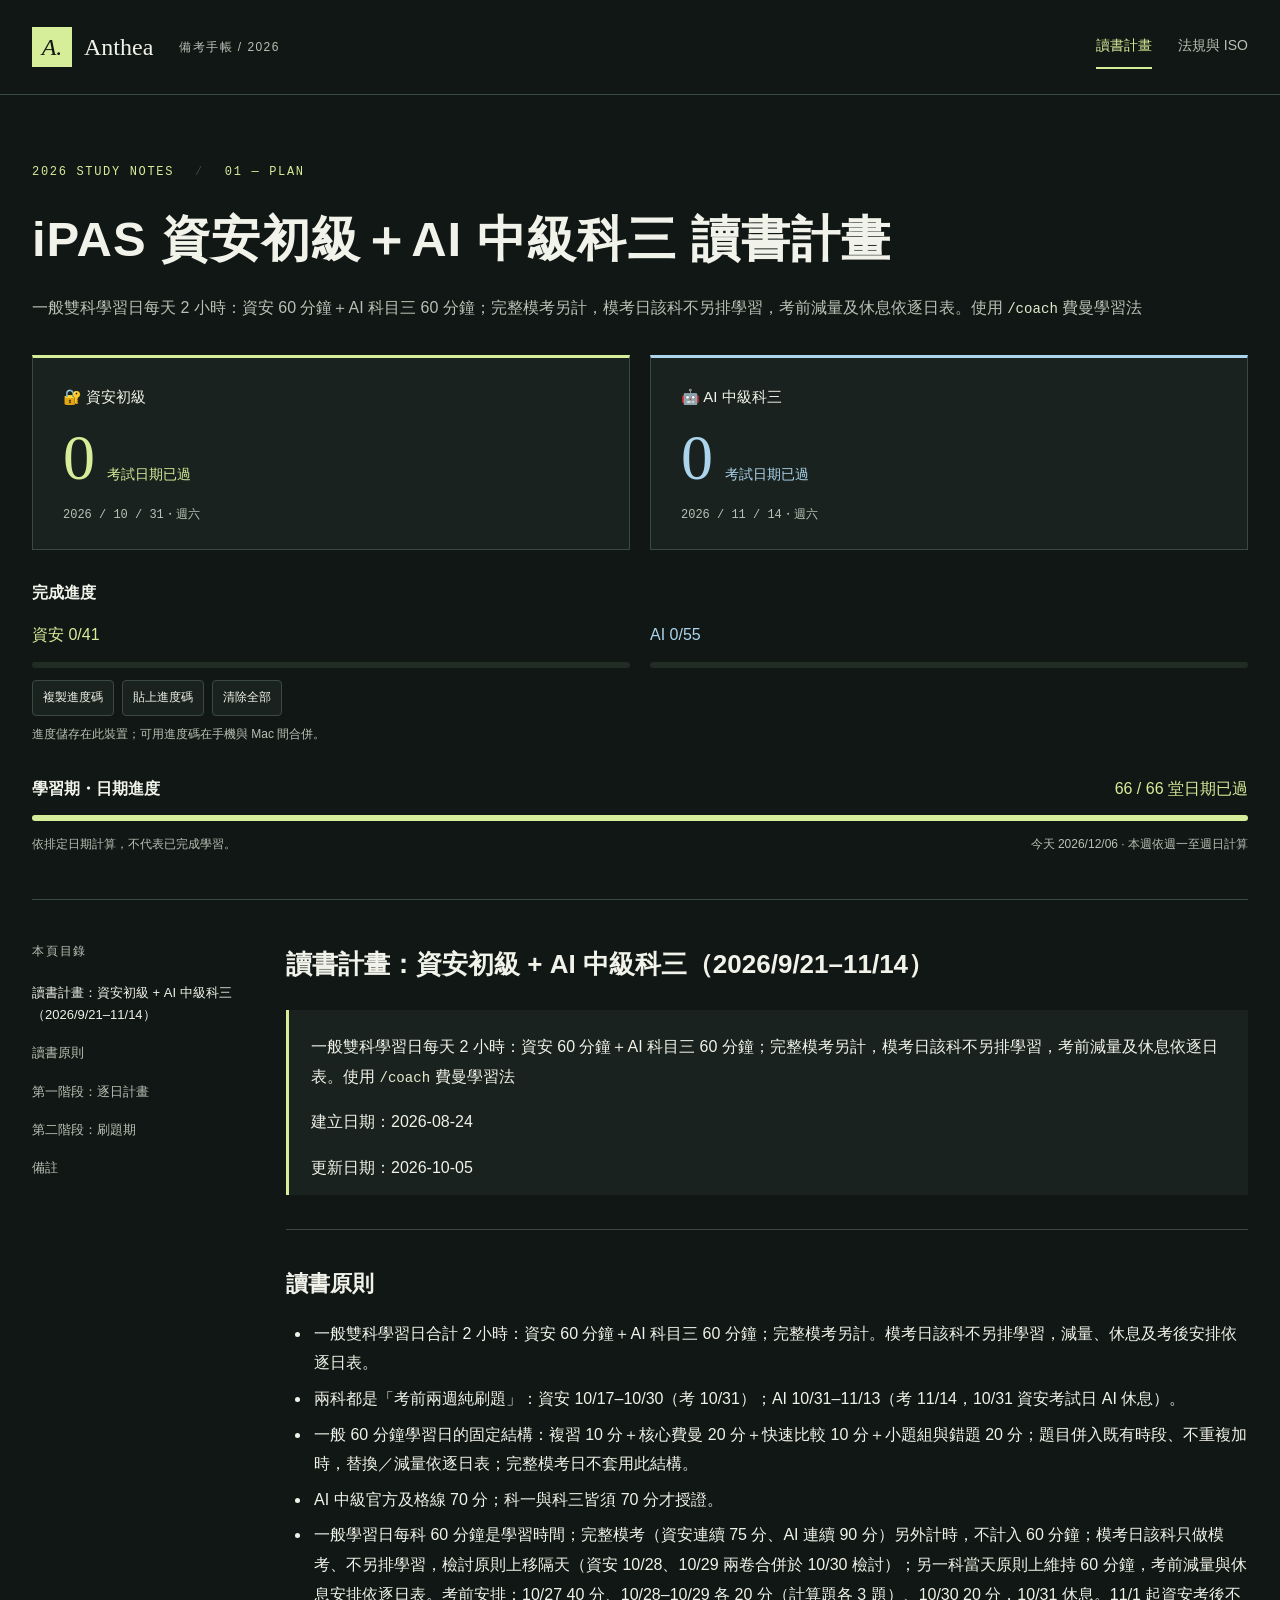
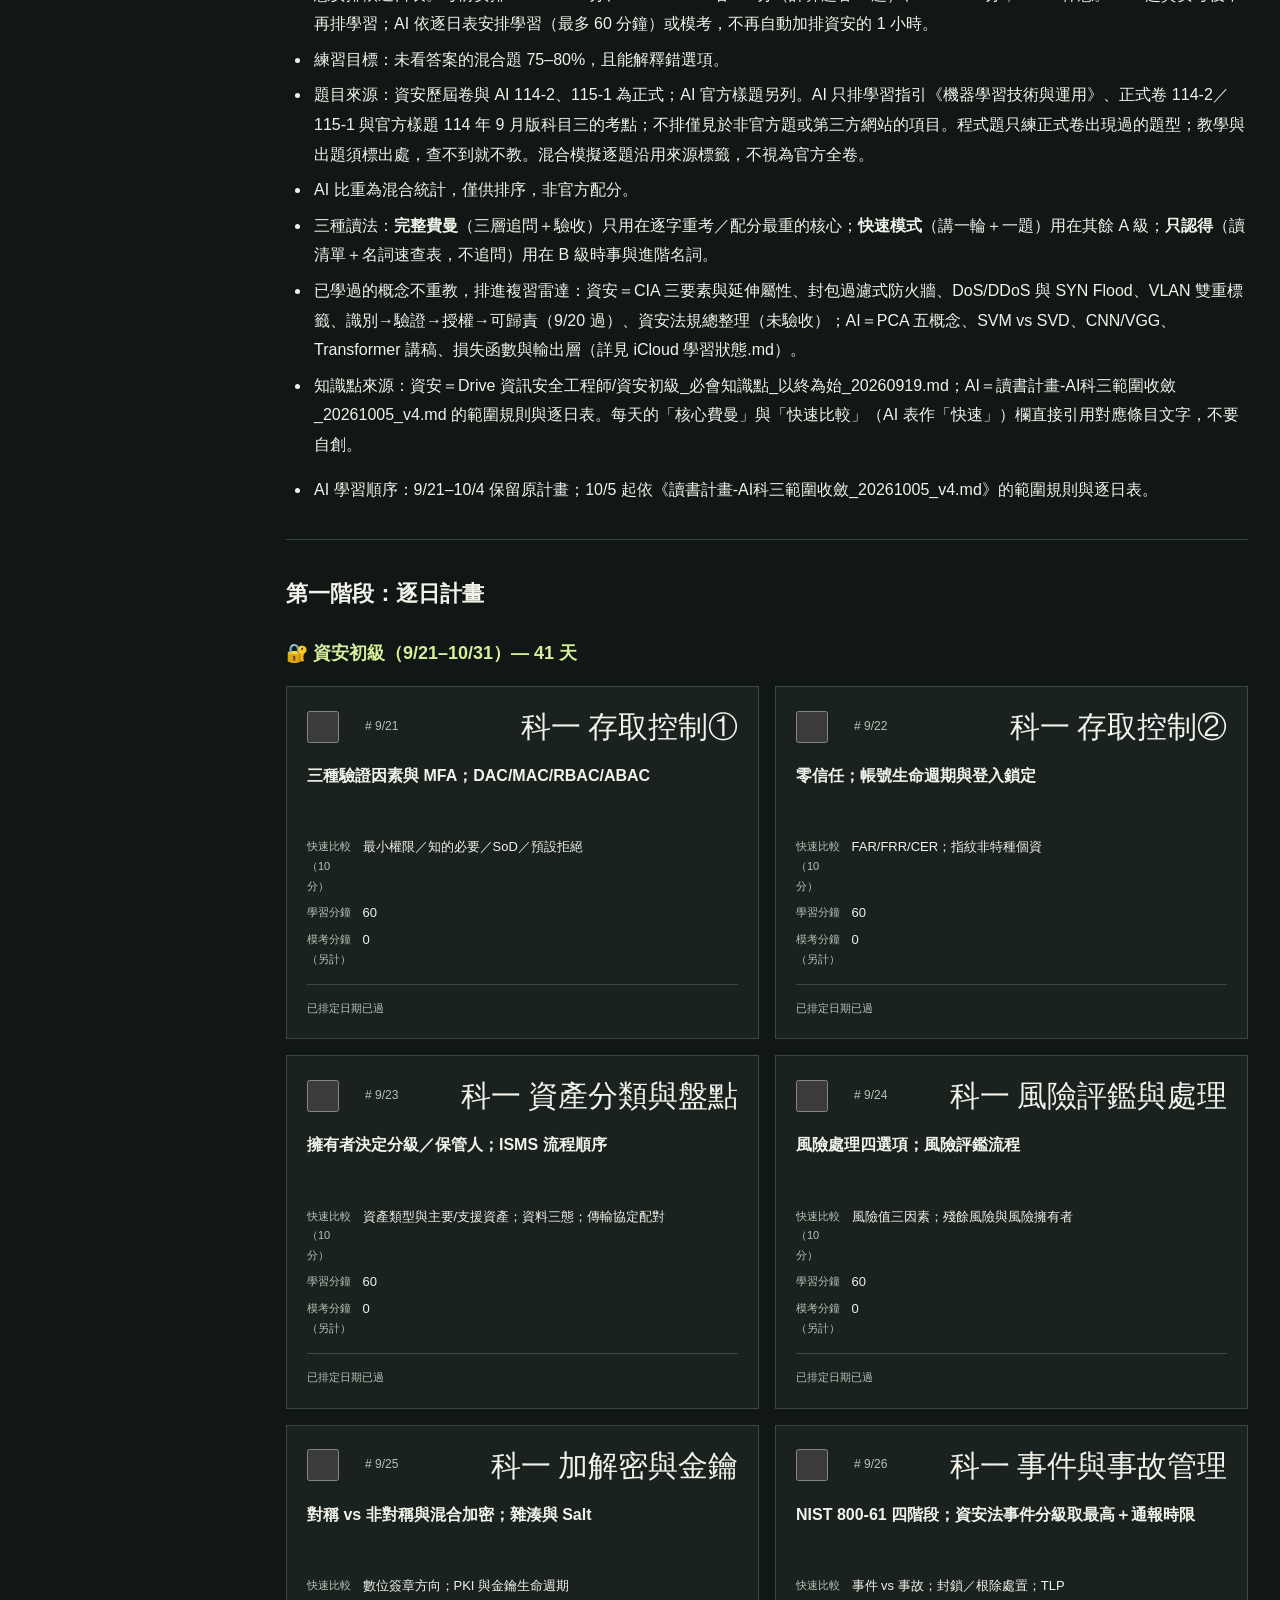
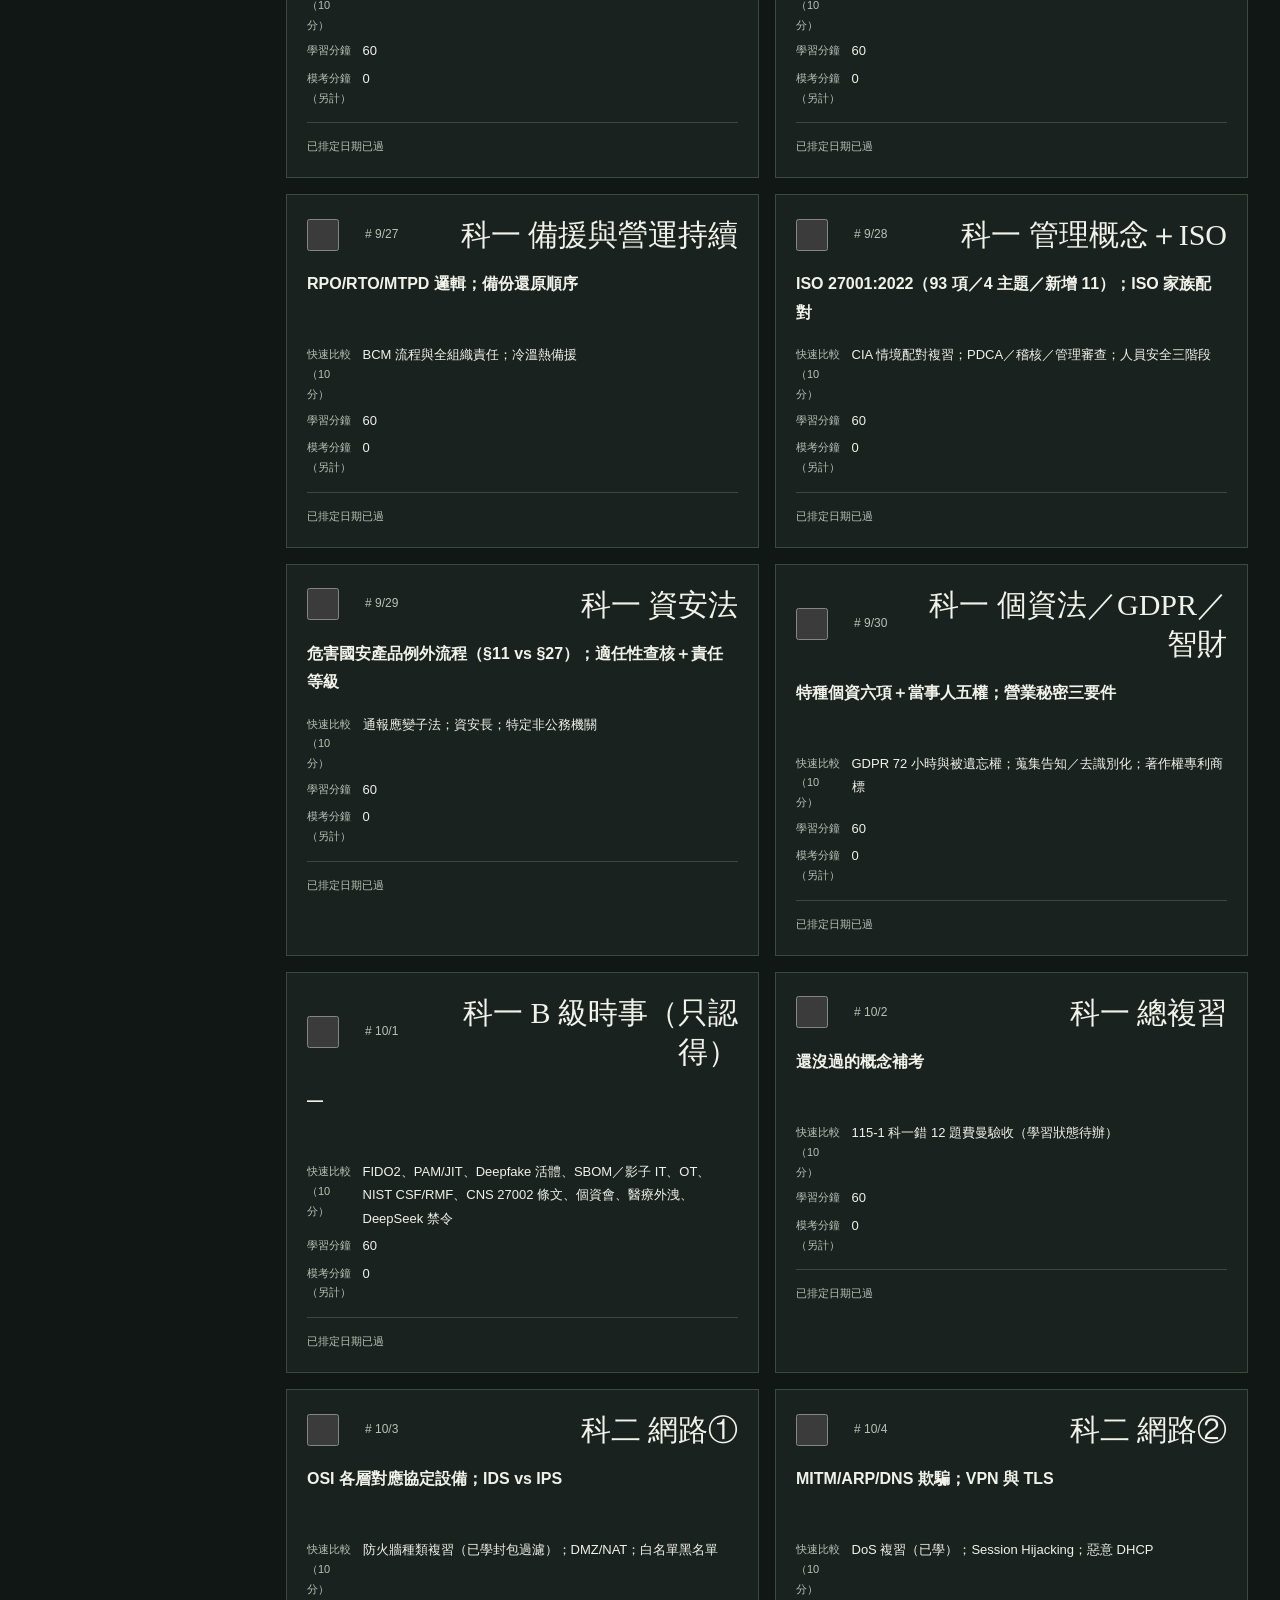
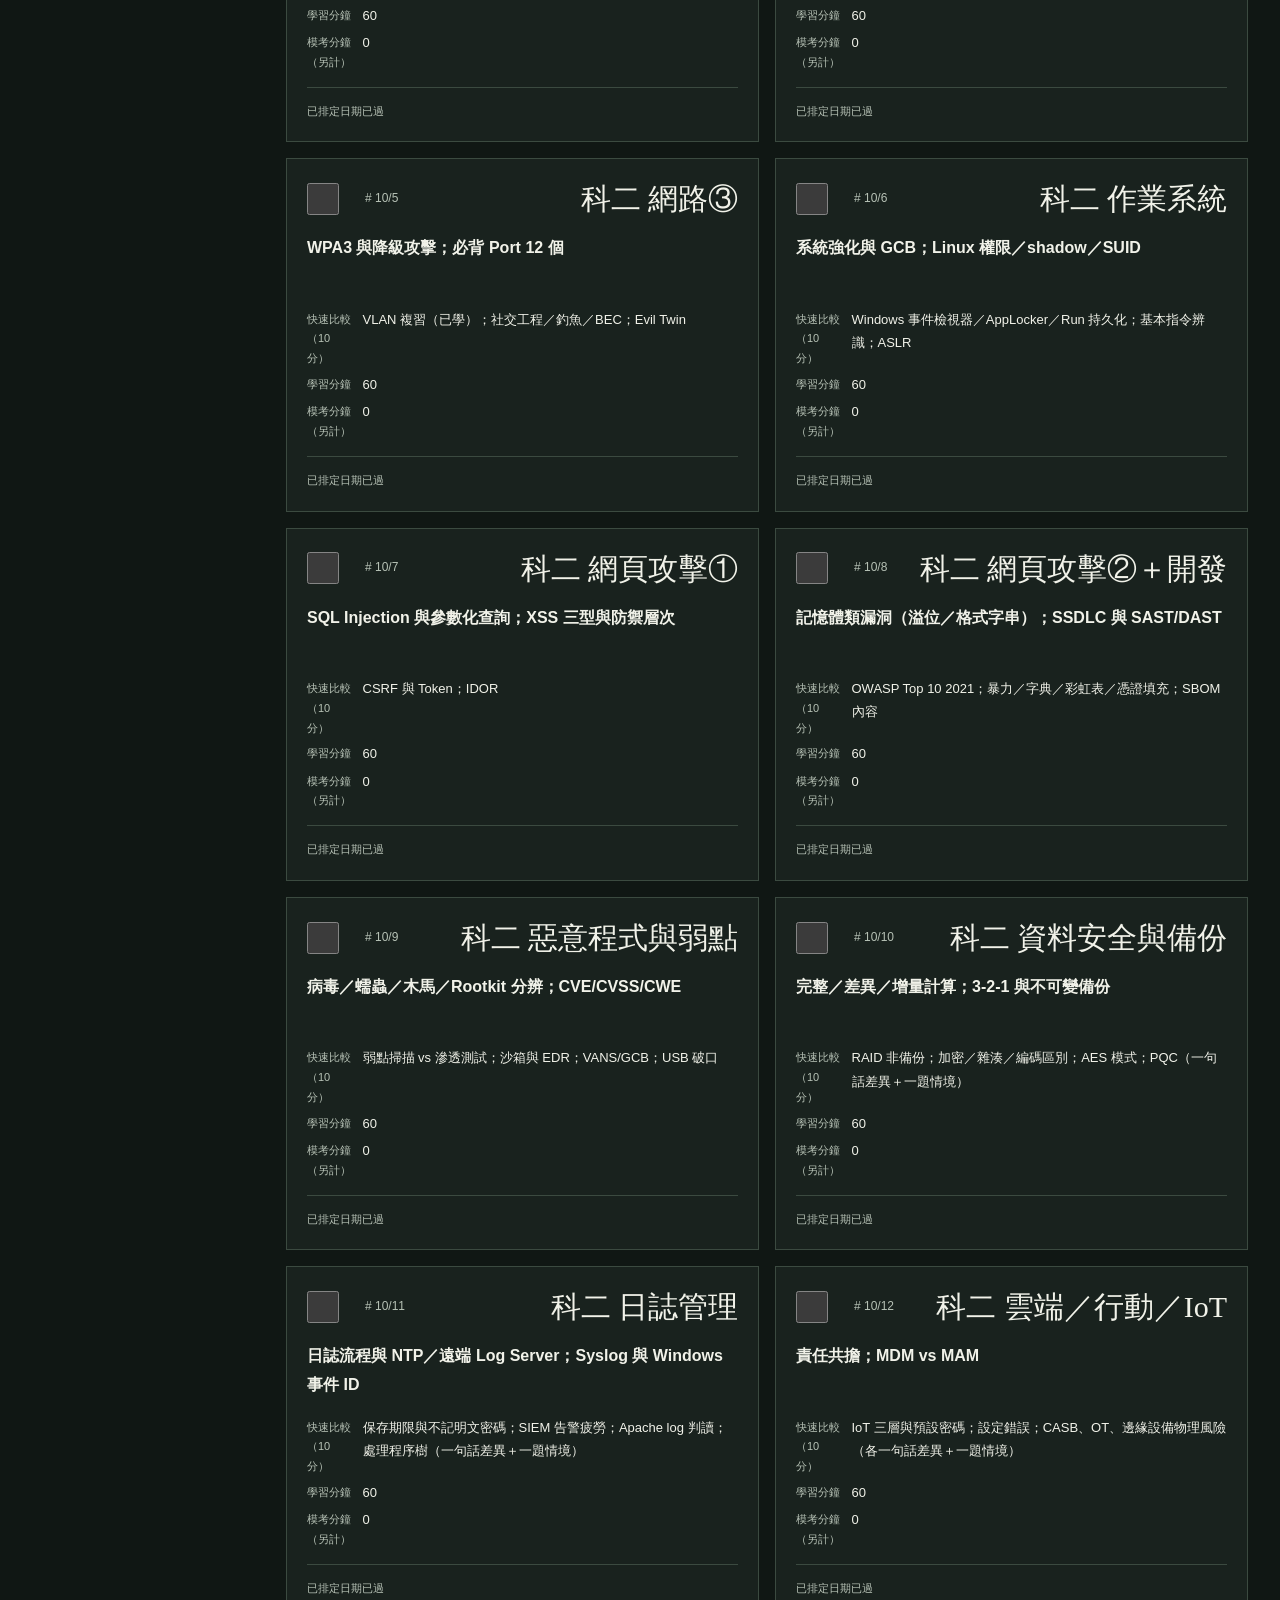
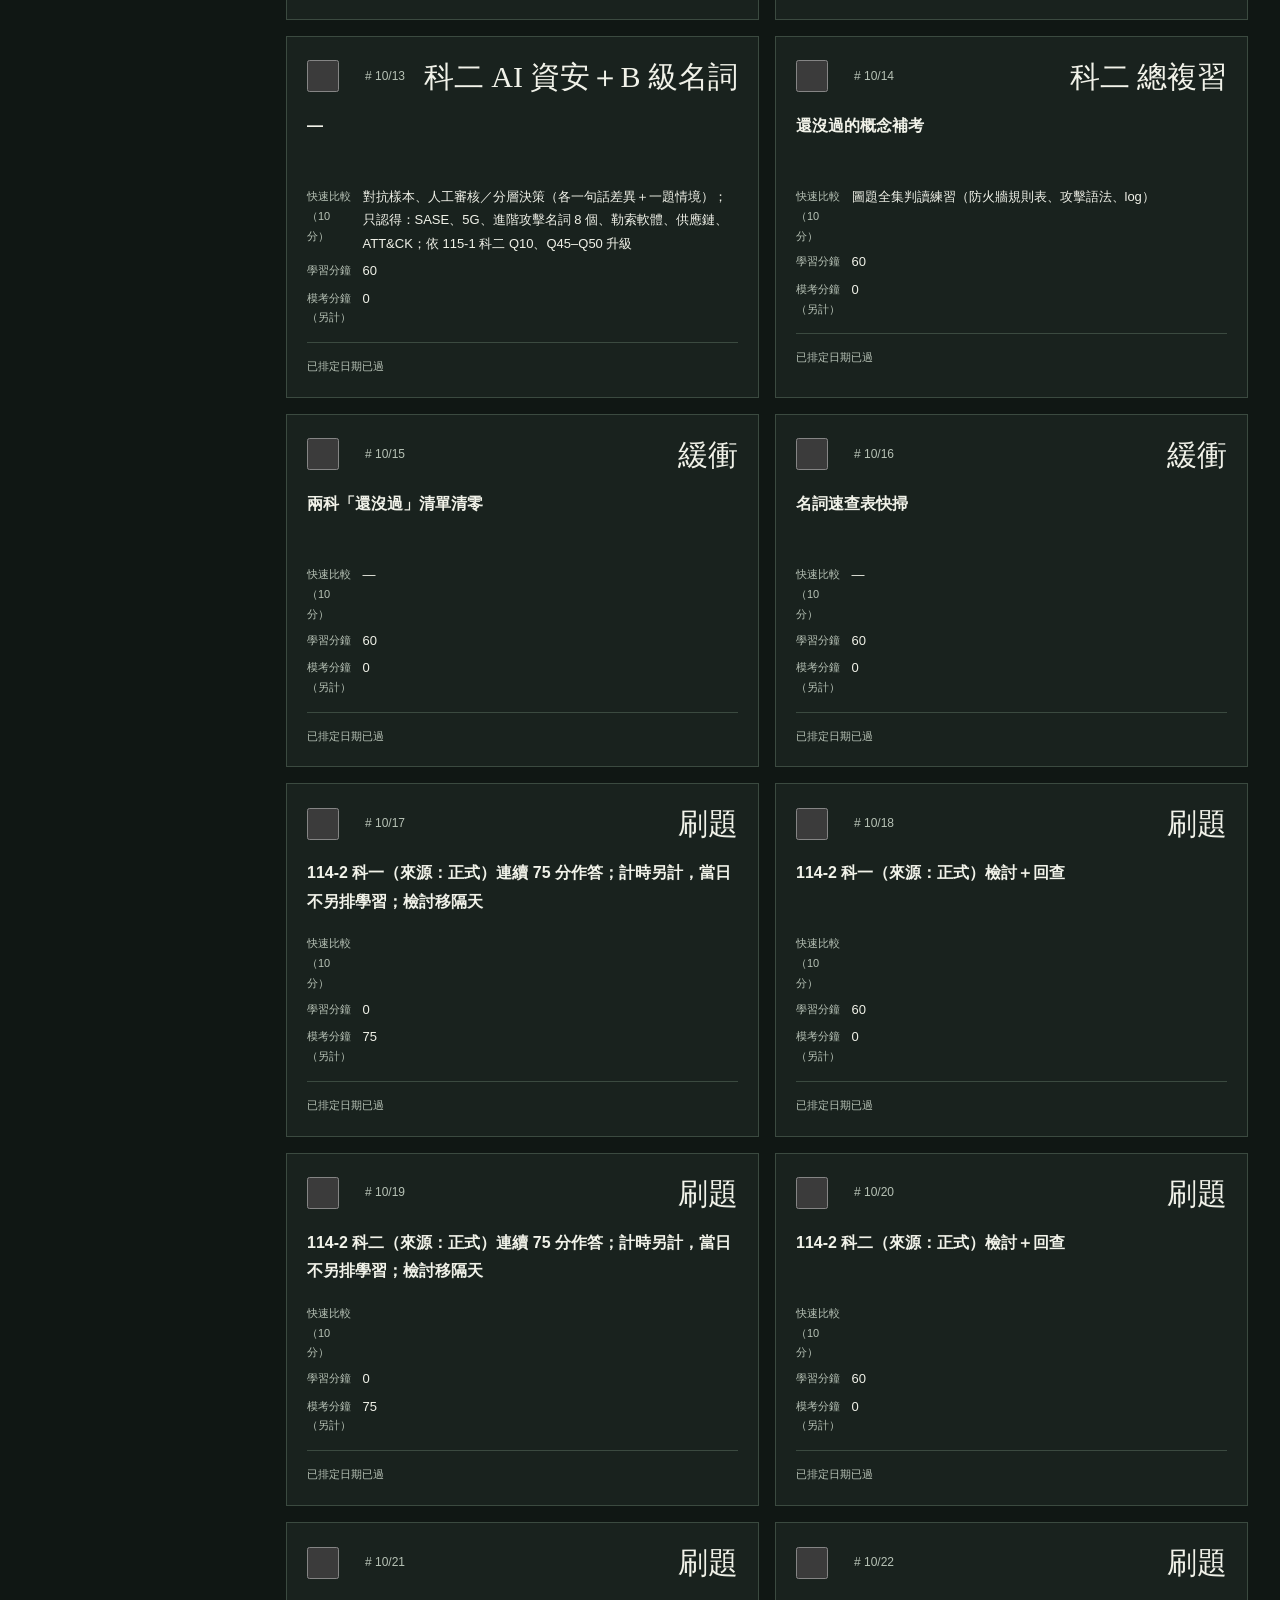
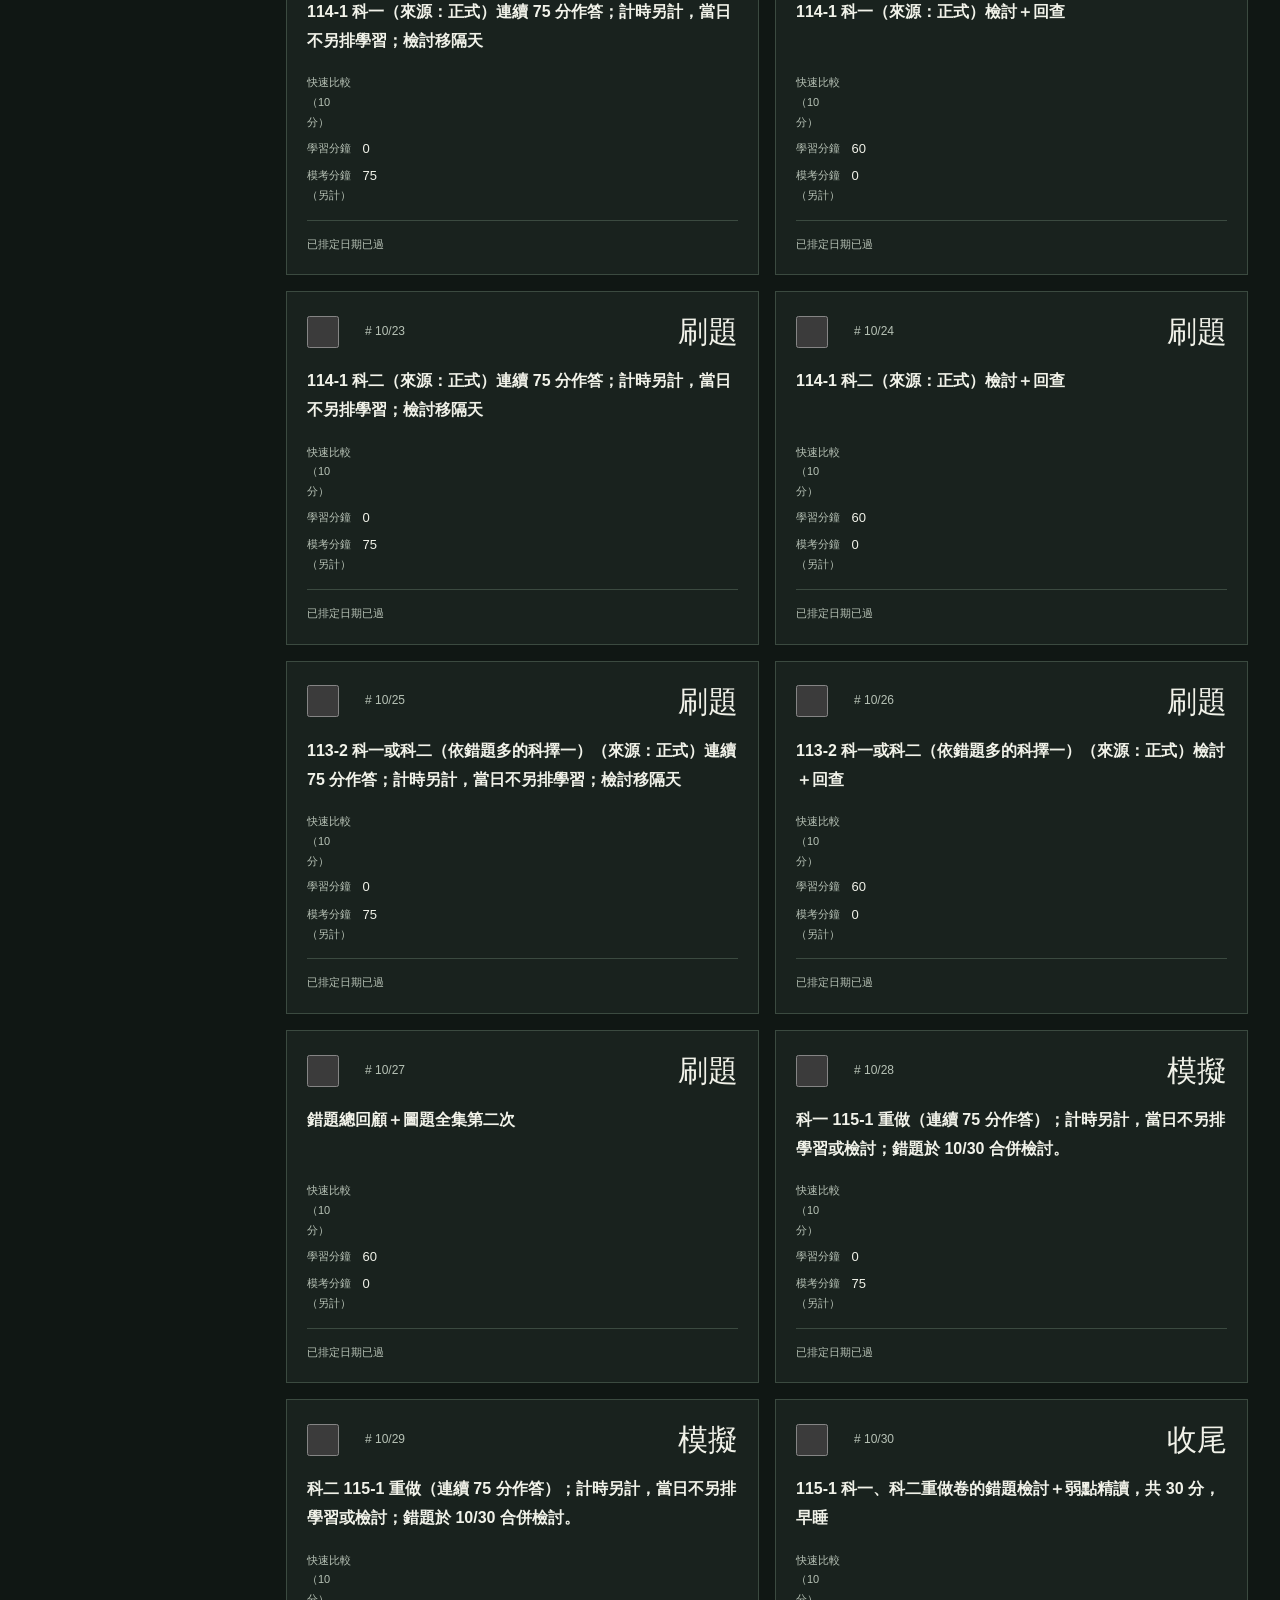
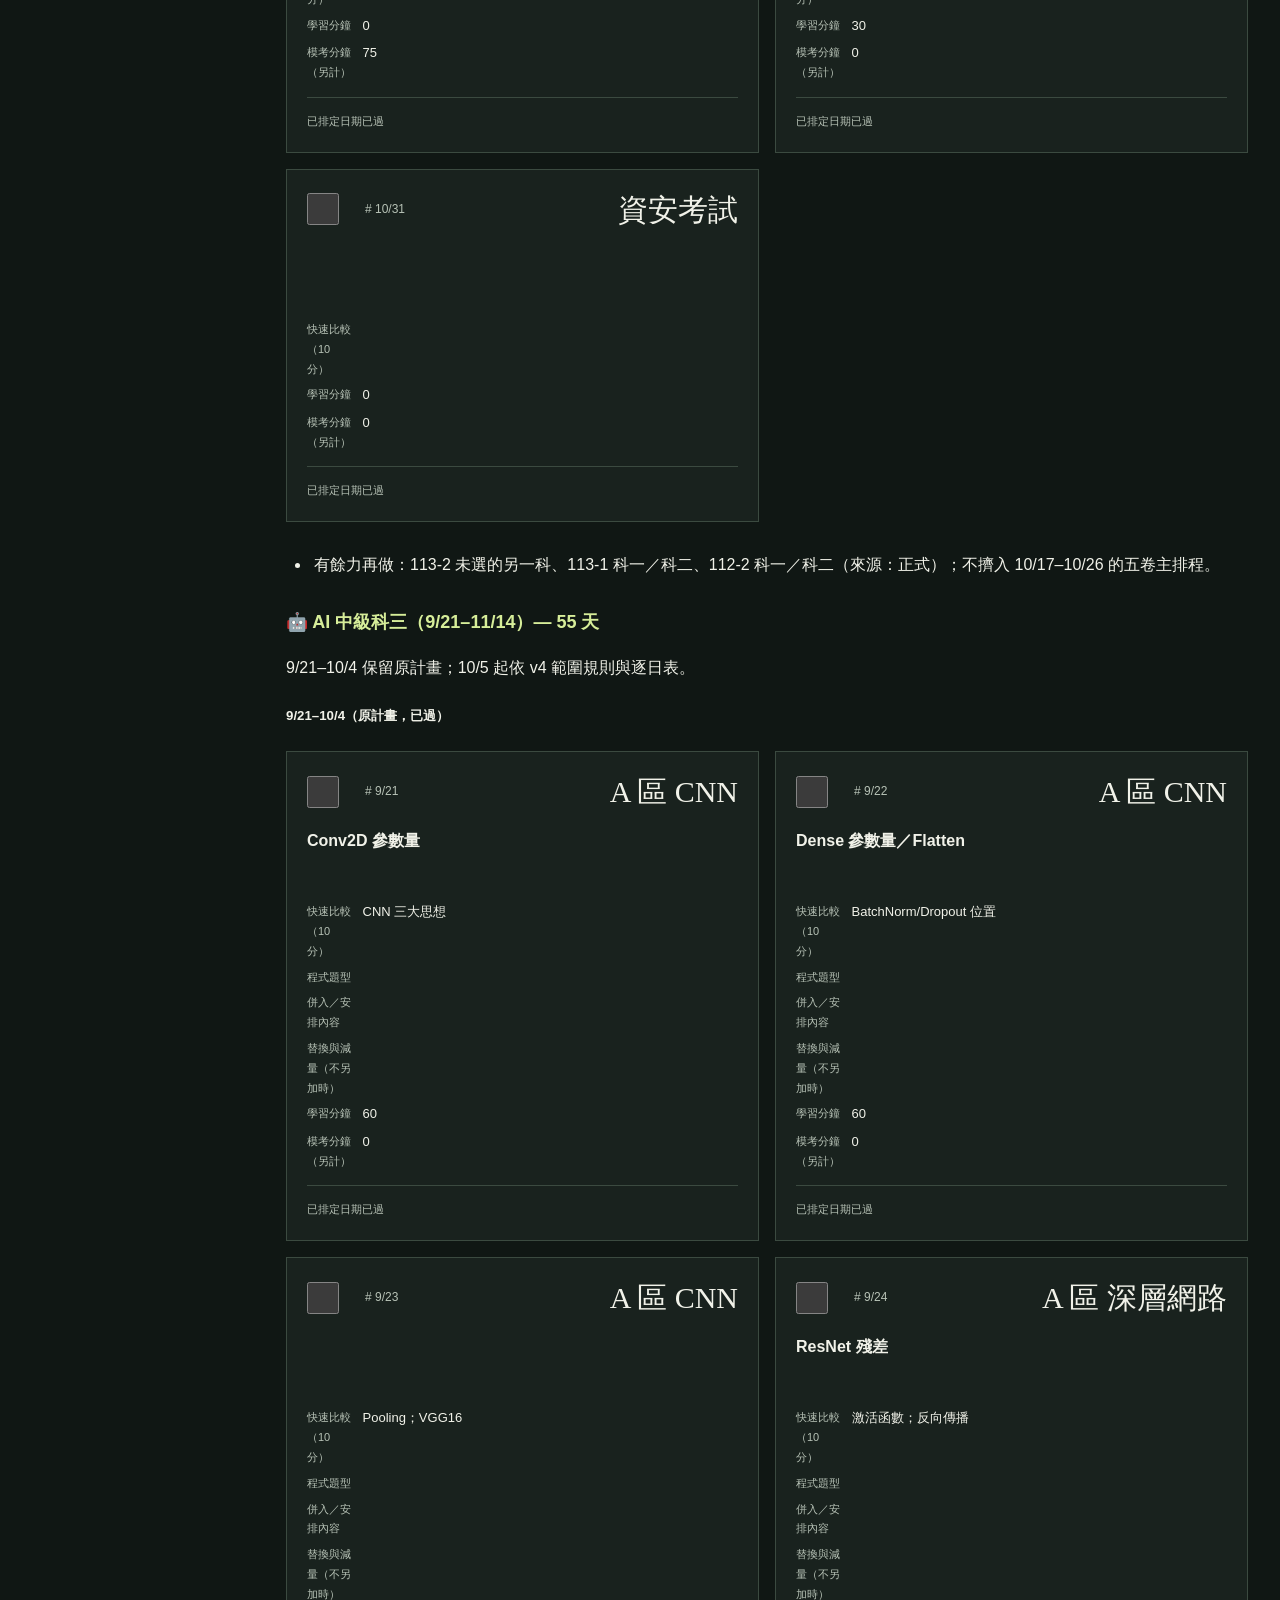
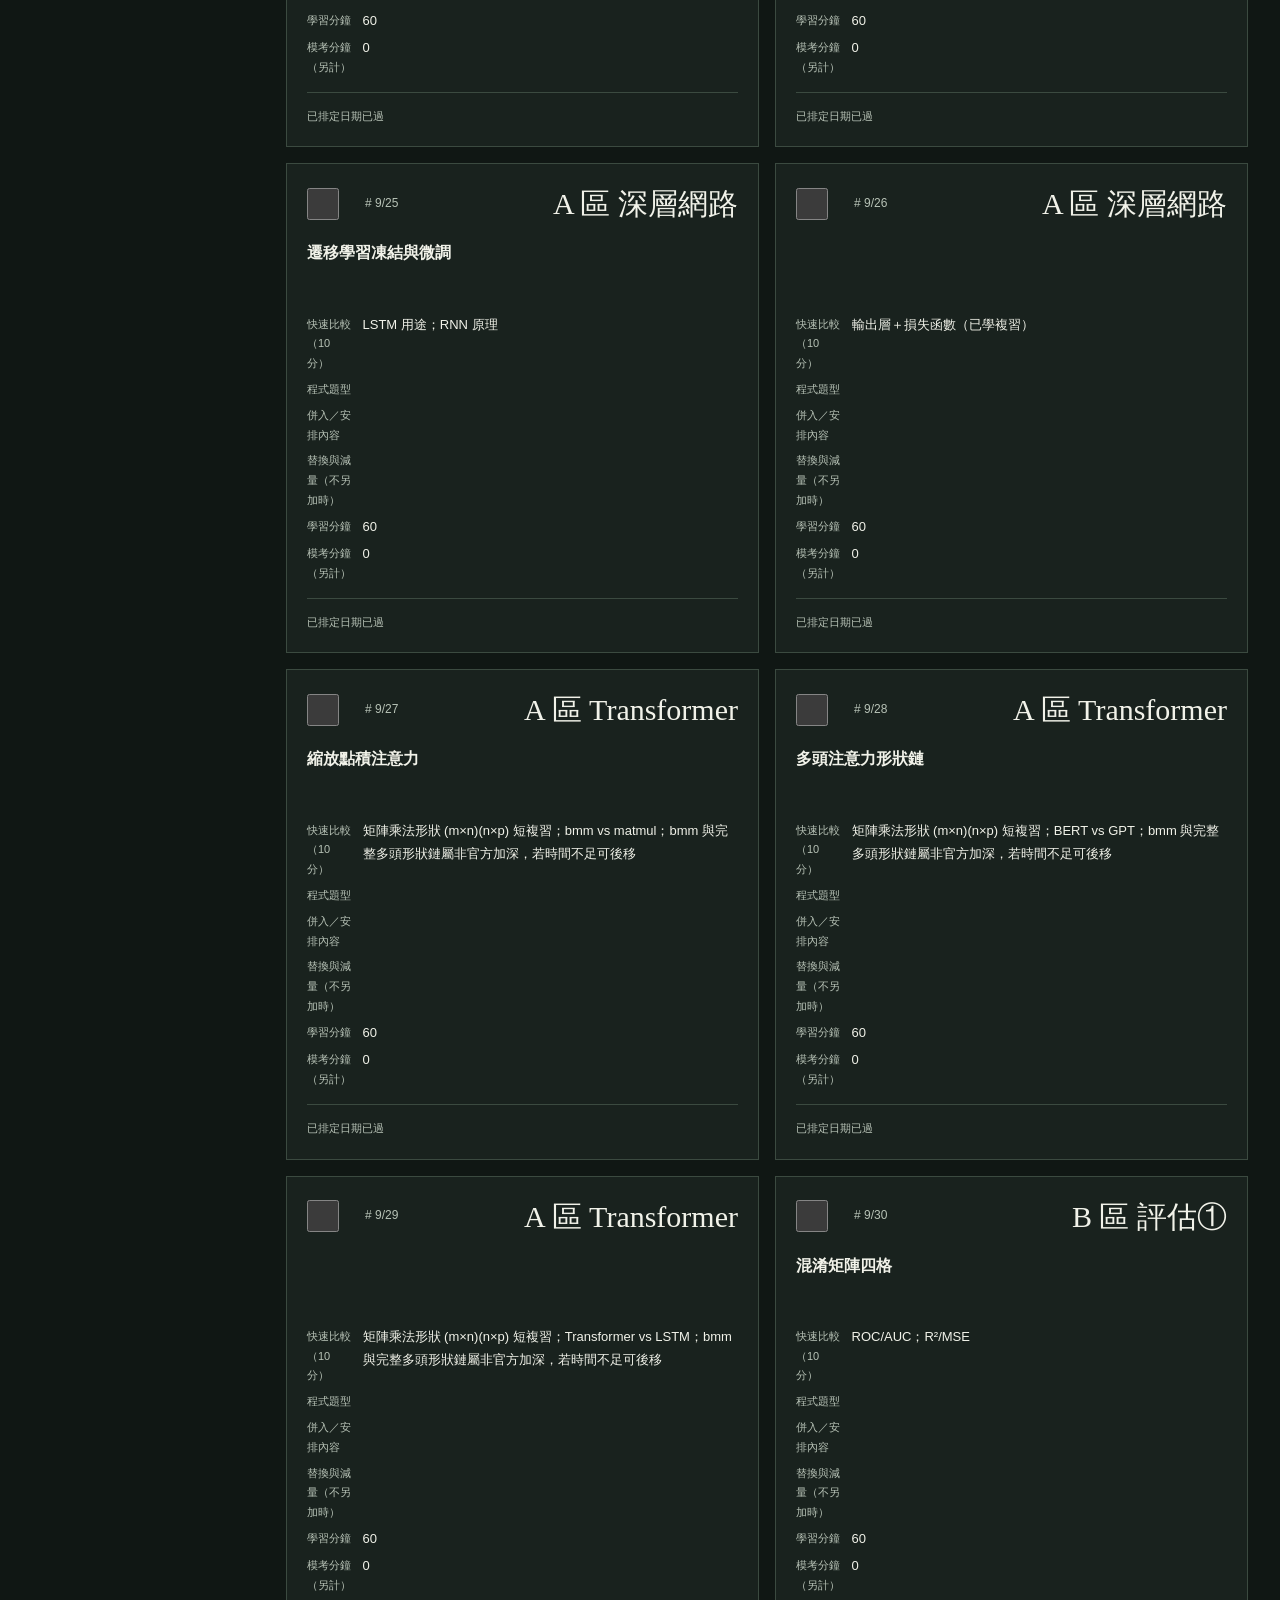
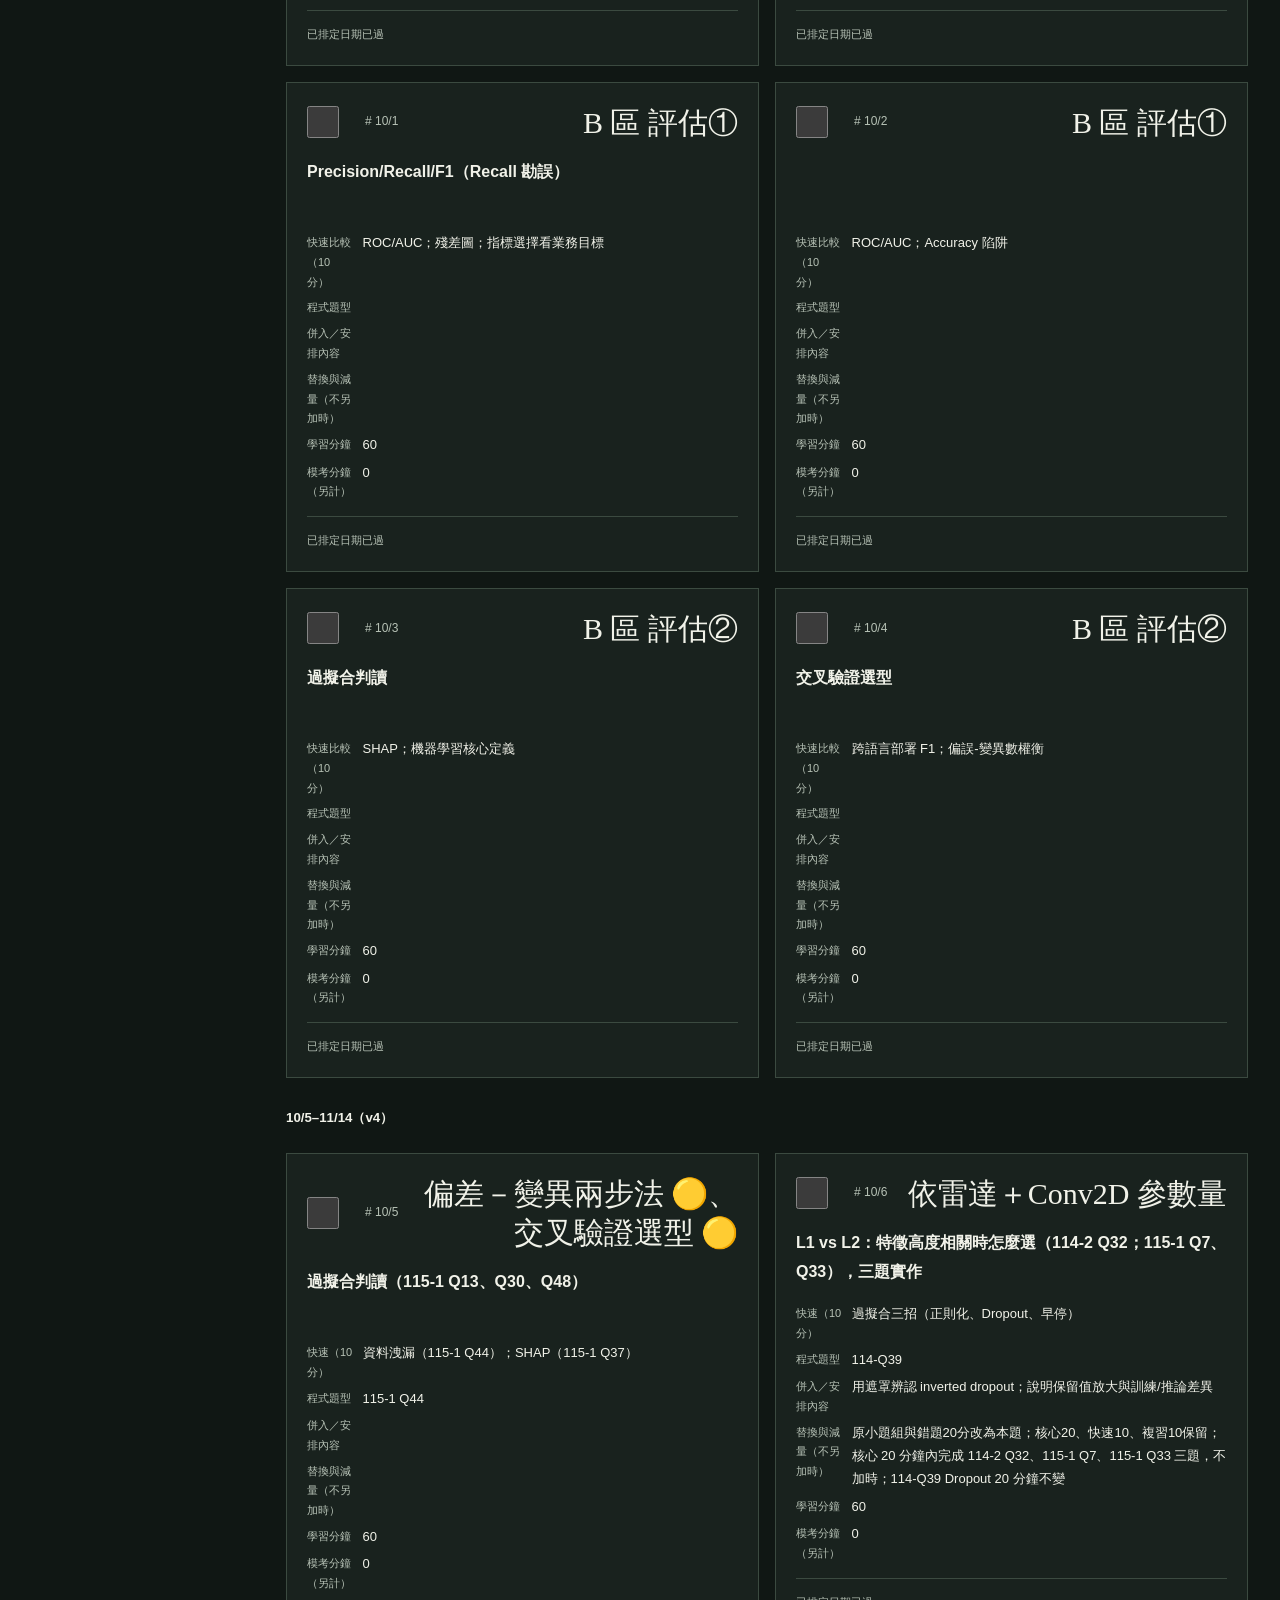
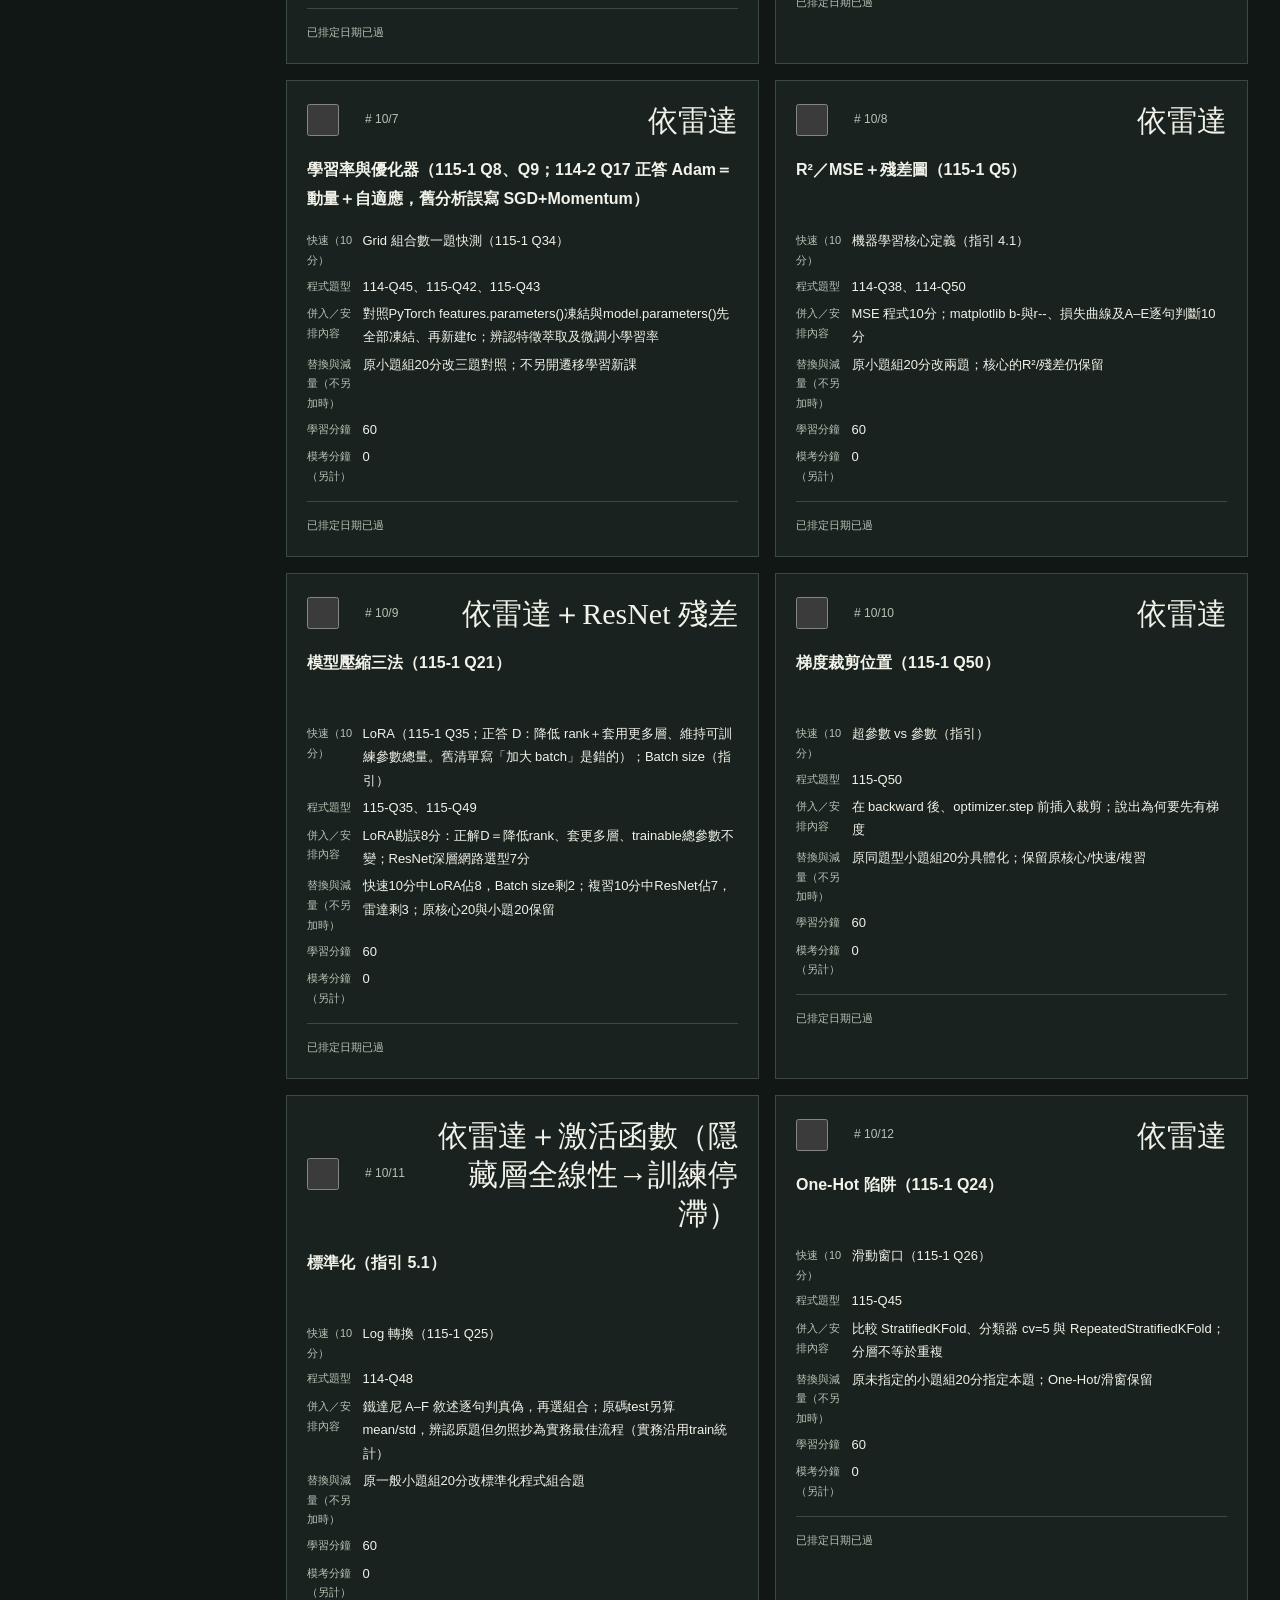
==== commit c785acef: "更新讀書計畫 v6：10/28–29 AI 各放回 3 題、補表頭、清理舊備註 - AI 10/28 混淆矩陣手算 3 題、10/29 Grid 組合數 3 題（各 20 分） - AI 9/21–1" ====
--- a/index.html
+++ b/index.html
@@ -32,8 +32,8 @@
 <div class="completion-actions"><button type="button" id="copy-progress" disabled>複製進度碼</button><button type="button" id="paste-progress" disabled>貼上進度碼</button><button type="button" id="clear-progress" disabled>清除全部</button></div>
 <p id="completion-status" class="progress-caption" role="status">進度儲存在此裝置；可用進度碼在手機與 Mac 間合併。</p>
 </section>
-<section class="progress-panel" aria-labelledby="progress-title"><div class="progress-heading"><h2 id="progress-title">學習期・日期進度</h2><span id="progress-count">— / 64 堂</span></div>
-<progress id="schedule-progress" max="64" value="0" aria-labelledby="progress-title"></progress>
+<section class="progress-panel" aria-labelledby="progress-title"><div class="progress-heading"><h2 id="progress-title">學習期・日期進度</h2><span id="progress-count">— / 66 堂</span></div>
+<progress id="schedule-progress" max="66" value="0" aria-labelledby="progress-title"></progress>
 <div class="progress-caption"><p>依排定日期計算，不代表已完成學習。</p><p id="today-label">日期狀態於啟用 JavaScript 後顯示</p></div></section>
 <noscript><p class="notice">JavaScript 未啟用：倒數、日期狀態與進度不計算；完整課表仍可閱讀。</p></noscript></section>
 <div class="reading-layout"><aside class="page-toc"><nav aria-label="頁內目錄"><p class="toc-label">本頁目錄</p><a href="#plan-s1" class="toc-level-2">讀書計畫：資安初級 + AI 中級科三（2026/9/21–11/14）</a>
@@ -51,17 +51,17 @@
 <hr>
 <h3 id="plan-s2">讀書原則</h3>
 <ul>
-<li>一般雙科學習日合計 2 小時：資安 60 分鐘＋AI 科目三 60 分鐘；完整模考另計。模考日該科不另排學習，減量、休息及考後安排依逐日表（原本每週二／六各 1 小時）。</li>
+<li>一般雙科學習日合計 2 小時：資安 60 分鐘＋AI 科目三 60 分鐘；完整模考另計。模考日該科不另排學習，減量、休息及考後安排依逐日表。</li>
 <li>兩科都是「考前兩週純刷題」：資安 10/17–10/30（考 10/31）；AI 10/31–11/13（考 11/14，10/31 資安考試日 AI 休息）。</li>
 <li>一般 60 分鐘學習日的固定結構：複習 10 分＋核心費曼 20 分＋快速比較 10 分＋小題組與錯題 20 分；題目併入既有時段、不重複加時，替換／減量依逐日表；完整模考日不套用此結構。</li>
 <li>AI 中級官方及格線 70 分；科一與科三皆須 70 分才授證。</li>
-<li>每天每科 60 分鐘是學習時間；完整模考（資安連續 75 分、AI 連續 90 分）另外計時，不計入 60 分鐘；模考日該科只做模考、不另排學習，檢討原則上移隔天（資安 10/28、10/29 兩卷合併於 10/30 檢討）；另一科當天原則上維持 60 分鐘，休息安排依逐日表。考前安排：10/27 40 分、10/28–10/29 AI 不排、10/30 20 分，10/31 休息。11/1 起資安考後不再排學習；AI 依逐日表安排學習（最多 60 分鐘）或模考，不再自動加排資安的 1 小時。</li>
+<li>一般學習日每科 60 分鐘是學習時間；完整模考（資安連續 75 分、AI 連續 90 分）另外計時，不計入 60 分鐘；模考日該科只做模考、不另排學習，檢討原則上移隔天（資安 10/28、10/29 兩卷合併於 10/30 檢討）；另一科當天原則上維持 60 分鐘，考前減量與休息安排依逐日表。考前安排：10/27 40 分、10/28–10/29 各 20 分（計算題各 3 題）、10/30 20 分，10/31 休息。11/1 起資安考後不再排學習；AI 依逐日表安排學習（最多 60 分鐘）或模考，不再自動加排資安的 1 小時。</li>
 <li>練習目標：未看答案的混合題 75–80%，且能解釋錯選項。</li>
 <li>題目來源：資安歷屆卷與 AI 114-2、115-1 為正式；AI 官方樣題另列。AI 只排學習指引《機器學習技術與運用》、正式卷 114-2／115-1 與官方樣題 114 年 9 月版科目三的考點；不排僅見於非官方題或第三方網站的項目。程式題只練正式卷出現過的題型；教學與出題須標出處，查不到就不教。混合模擬逐題沿用來源標籤，不視為官方全卷。</li>
-<li>AI 比重為混合統計，僅供排序，非官方配分；四塊約佔七成，只讀四塊不夠，其餘三成至少要拿一半。</li>
+<li>AI 比重為混合統計，僅供排序，非官方配分。</li>
 <li>三種讀法：<strong>完整費曼</strong>（三層追問＋驗收）只用在逐字重考／配分最重的核心；<strong>快速模式</strong>（講一輪＋一題）用在其餘 A 級；<strong>只認得</strong>（讀清單＋名詞速查表，不追問）用在 B 級時事與進階名詞。</li>
 <li>已學過的概念不重教，排進複習雷達：資安＝CIA 三要素與延伸屬性、封包過濾式防火牆、DoS/DDoS 與 SYN Flood、VLAN 雙重標籤、識別→驗證→授權→可歸責（9/20 過）、資安法規總整理（未驗收）；AI＝PCA 五概念、SVM vs SVD、CNN/VGG、Transformer 講稿、損失函數與輸出層（詳見 iCloud 學習狀態.md）。</li>
-<li>知識點來源：資安＝Drive <code>資訊安全工程師/資安初級_必會知識點_以終為始_20260919.md</code>；AI＝<code>讀書計畫-AI科三範圍收斂_20261005_v4.md</code> 的範圍規則與逐日表。每天的「概念」欄直接引用對應條目文字，不要自創。</li>
+<li>知識點來源：資安＝Drive 資訊安全工程師/資安初級_必會知識點_以終為始_20260919.md；AI＝讀書計畫-AI科三範圍收斂_20261005_v4.md 的範圍規則與逐日表。每天的「核心費曼」與「快速比較」（AI 表作「快速」）欄直接引用對應條目文字，不要自創。</li>
 </ul>
 <ul>
 <li>AI 學習順序：9/21–10/4 保留原計畫；10/5 起依《讀書計畫-AI科三範圍收斂_20261005_v4.md》的範圍規則與逐日表。</li>
@@ -958,7 +958,7 @@
 <td data-label="核心費曼（20 分）">XGBoost vs GBDT（115-1 Q16）</td>
 <td data-label="快速（10 分）">Random Forest（115-1 Q28）；決策樹資訊增益</td>
 <td data-label="程式題型">—</td>
-<td data-label="併入／安排內容">無新增；AutoML依現行版留10/25，不沿用舊建議10/23</td>
+<td data-label="併入／安排內容">無新增；AutoML 留10/25</td>
 <td data-label="替換與減量（不另加時）">無</td>
 <td data-label="學習分鐘">60</td>
 <td data-label="模考分鐘（另計）">0</td>
@@ -1016,29 +1016,29 @@
 <td data-label="模考分鐘（另計）">0</td>
 <td class="date-status" data-label="日期狀態">已排定</td>
 </tr>
-<tr data-date="2026-10-28" data-kind="rest" data-schedule="ai">
+<tr data-date="2026-10-28" data-kind="lesson" data-schedule="ai">
 <th scope="row" class="completion-cell"><input type="checkbox" data-completion-key="ipas:completed:ai:2026-10-28" aria-label="AI 2026-10-28 完成" disabled></th>
 <td data-label="日期">10/28</td>
-<td data-label="複習">休息</td>
-<td data-label="核心費曼（20 分）">不排（資安計時重做日，AI 休息）</td>
+<td data-label="複習">總複習</td>
+<td data-label="核心費曼（20 分）">混淆矩陣手算 P/R/F1 類 3 題</td>
 <td data-label="快速（10 分）"></td>
 <td data-label="程式題型">—</td>
 <td data-label="併入／安排內容"></td>
 <td data-label="替換與減量（不另加時）"></td>
-<td data-label="學習分鐘">0</td>
-<td data-label="模考分鐘（另計）">0</td>
-<td class="date-status" data-label="日期狀態">已排定</td>
-</tr>
-<tr data-date="2026-10-29" data-kind="rest" data-schedule="ai">
+<td data-label="學習分鐘">20</td>
+<td data-label="模考分鐘（另計）">0</td>
+<td class="date-status" data-label="日期狀態">已排定</td>
+</tr>
+<tr data-date="2026-10-29" data-kind="lesson" data-schedule="ai">
 <th scope="row" class="completion-cell"><input type="checkbox" data-completion-key="ipas:completed:ai:2026-10-29" aria-label="AI 2026-10-29 完成" disabled></th>
 <td data-label="日期">10/29</td>
-<td data-label="複習">休息</td>
-<td data-label="核心費曼（20 分）">不排（資安計時重做日，AI 休息）</td>
+<td data-label="複習">總複習</td>
+<td data-label="核心費曼（20 分）">Grid 組合數類 3 題</td>
 <td data-label="快速（10 分）"></td>
 <td data-label="程式題型">—</td>
 <td data-label="併入／安排內容"></td>
 <td data-label="替換與減量（不另加時）"></td>
-<td data-label="學習分鐘">0</td>
+<td data-label="學習分鐘">20</td>
 <td data-label="模考分鐘（另計）">0</td>
 <td class="date-status" data-label="日期狀態">已排定</td>
 </tr>
@@ -1089,7 +1089,7 @@
 <td data-label="快速（10 分）"></td>
 <td data-label="程式題型">114-Q1–50錯題；程式114-Q38–50按錯題挑選</td>
 <td data-label="併入／安排內容">114整卷錯題檢討60分：核對與分類10分＋非程式錯題20分＋程式錯題30分（挑錯題重做10分、解釋與回查20分）；程式全題已包含前日完整模考</td>
-<td data-label="替換與減量（不另加時）">撤回上一草案整套程式題補做；回復整卷檢討，程式只重做錯題；未完回查留11/08限額</td>
+<td data-label="替換與減量（不另加時）">整卷檢討，程式只重做錯題；未完回查留11/08限額</td>
 <td data-label="學習分鐘">60</td>
 <td data-label="模考分鐘（另計）">0</td>
 <td class="date-status" data-label="日期狀態">已排定</td>
@@ -1115,7 +1115,7 @@
 <td data-label="快速（10 分）"></td>
 <td data-label="程式題型">115-Q1–50錯題；程式115-Q40–50按錯題挑選</td>
 <td data-label="併入／安排內容">115整卷錯題檢討60分：核對與分類10分＋非程式錯題20分＋程式錯題30分（挑錯題重做10分、解釋與回查20分）；程式全題已包含前日完整模考</td>
-<td data-label="替換與減量（不另加時）">撤回上一草案整套程式題補做；回復整卷檢討，程式只重做錯題；未完回查留11/08限額</td>
+<td data-label="替換與減量（不另加時）">整卷檢討，程式只重做錯題；未完回查留11/08限額</td>
 <td data-label="學習分鐘">60</td>
 <td data-label="模考分鐘（另計）">0</td>
 <td class="date-status" data-label="日期狀態">已排定</td>
@@ -1377,7 +1377,7 @@
 <td data-label="日期">11/1</td>
 <td data-label="科目">AI 科三</td>
 <td data-label="階段">刷題</td>
-<td data-label="內容">114-2 整份計時（連續 90 分）；模考另計，當日不另排學習，檢討移隔天；完整連續 90 分鐘模考，計時另計；當日不另排學習，檢討移隔天。；學習 0 分鐘；模考 90 分鐘（另計）</td>
+<td data-label="內容">114-2 整份計時（連續 90 分）；模考另計，當日不另排學習，檢討移隔天；學習 0 分鐘；模考 90 分鐘（另計）</td>
 <td class="date-status" data-label="日期狀態">已排定</td>
 </tr>
 <tr data-date="2026-11-02" data-kind="drill" data-schedule="drill-summary">
@@ -1391,7 +1391,7 @@
 <td data-label="日期">11/3</td>
 <td data-label="科目">AI 科三</td>
 <td data-label="階段">刷題</td>
-<td data-label="內容">115-1 整份計時（連續 90 分）；模考另計，當日不另排學習，檢討移隔天；完整連續 90 分鐘模考，計時另計；當日不另排學習，檢討移隔天。；學習 0 分鐘；模考 90 分鐘（另計）</td>
+<td data-label="內容">115-1 整份計時（連續 90 分）；模考另計，當日不另排學習，檢討移隔天；學習 0 分鐘；模考 90 分鐘（另計）</td>
 <td class="date-status" data-label="日期狀態">已排定</td>
 </tr>
 <tr data-date="2026-11-04" data-kind="drill" data-schedule="drill-summary">
@@ -1419,7 +1419,7 @@
 <td data-label="日期">11/7</td>
 <td data-label="科目">AI 科三</td>
 <td data-label="階段">模擬</td>
-<td data-label="內容">混合模擬（連續 90 分；題目只取範圍規則內的考點）；模考另計，當日不另排學習，檢討移隔天；完整連續 90 分鐘模考，計時另計；當日不另排學習，檢討移隔天。；學習 0 分鐘；模考 90 分鐘（另計）</td>
+<td data-label="內容">混合模擬（連續 90 分；題目只取範圍規則內的考點）；模考另計，當日不另排學習，檢討移隔天；學習 0 分鐘；模考 90 分鐘（另計）</td>
 <td class="date-status" data-label="日期狀態">已排定</td>
 </tr>
 <tr data-date="2026-11-08" data-kind="drill" data-schedule="drill-summary">
@@ -1440,7 +1440,7 @@
 <td data-label="日期">11/10</td>
 <td data-label="科目">AI 科三</td>
 <td data-label="階段">模擬</td>
-<td data-label="內容">混合模擬（連續 90 分；範圍規則內）；模考另計，當日不另排學習，檢討移隔天；完整連續 90 分鐘模考，計時另計；當日不另排學習，檢討移隔天。；學習 0 分鐘；模考 90 分鐘（另計）</td>
+<td data-label="內容">混合模擬（連續 90 分；範圍規則內）；模考另計，當日不另排學習，檢討移隔天；學習 0 分鐘；模考 90 分鐘（另計）</td>
 <td class="date-status" data-label="日期狀態">已排定</td>
 </tr>
 <tr data-date="2026-11-11" data-kind="drill" data-schedule="drill-summary">
@@ -1454,7 +1454,7 @@
 <td data-label="日期">11/12</td>
 <td data-label="科目">AI 科三</td>
 <td data-label="階段">模擬</td>
-<td data-label="內容">最終模擬（連續 90 分；範圍規則內）；模考另計，當日不另排學習，檢討移隔天；完整連續 90 分鐘模考，計時另計；當日不另排學習，檢討移隔天。；學習 0 分鐘；模考 90 分鐘（另計）</td>
+<td data-label="內容">最終模擬（連續 90 分；範圍規則內）；模考另計，當日不另排學習，檢討移隔天；學習 0 分鐘；模考 90 分鐘（另計）</td>
 <td class="date-status" data-label="日期狀態">已排定</td>
 </tr>
 <tr data-date="2026-11-13" data-kind="drill" data-schedule="drill-summary">
@@ -1469,20 +1469,19 @@
 <hr>
 <h3 id="plan-s9">備註</h3>
 <ul>
-<li>每天流程：一般學習日 /coach → 複習 10 分 → 核心費曼 20 分 → 快速比較 10 分 → 小題組與錯題 20 分 → /update-learning；逐日表有替換／減量時依表，模考另計且當日不另排學習。</li>
+<li>每天流程：一般學習日 /coach → 依讀書原則與逐日表完成各時段 → /update-learning。</li>
 <li>進度落後時：優先保住高佔比（資安 科一存取控制、科二網路通訊；AI A 區 22%、B 區 19%，為混合統計，僅供排序、非官方配分）。</li>
 <li>2026-09-11 修正：原日期晚一天，已改回實際週二／週六</li>
-<li>2026-09-20 改版：每天 2 小時，三種讀法，考前兩週刷題</li>
-<li>2026-09-21 補：依科目三分析更正版第 6 節，補五星『＋』項目（L23401 治理 11 項併入 H 區、其餘 8 項分散快速欄）</li>
-<li>2026-09-25 修正：依審查五項——及格線 70、比重為混合統計、科二新科技升級、模擬49只有1題、模擬日時間結構。</li>
+<li>2026-09-20 改版：改為一般雙科學習日每天 2 小時，採三種讀法與考前兩週刷題；現行模考另計。</li>
+<li>2026-09-21、09-25 的修訂已被 10/05 v4 取代。</li>
 <li>2026-10-05：AI 逐日表已同步為 v4（讀書計畫-AI科三範圍收斂_20261005_v4.md）。</li>
-<li>v4 補強五類缺口：VGG16 結構與資源判讀、正式卷程式題型排程、A 區部分項目複習、同態加密安全分工組合、LoRA 正答勘誤；另依核准項目補 AutoML、非凸最佳化與題號校正。</li>
+<li>v4 補強五類缺口：VGG16 結構與資源判讀、正式卷程式題型排程、A 區部分項目複習、同態加密安全分工組合、LoRA 正答勘誤；另補 AutoML、非凸最佳化與題號校正。</li>
 </ul>
 <ul>
-<li>2026-10-05 本次修訂：納入正式卷題號、24 題程式題首輪及五項補強；學習與模考分計，模考日不另排學習；考前安排：10/27 40 分、10/28–10/29 AI 不排、10/30 20 分；資安 115-1 兩份重做卷於 10/30 合併檢討。</li>
+<li>2026-10-05 本次修訂（v6）：保留正式卷題號、24 題程式題首輪及五項補強；10/28、10/29 各安排指定計算題 3 題、學習 20 分鐘；補齊程式題型表頭並精簡舊備註。</li>
 </ul>
 <ul>
-<li>9/21–10/4 保留原逐日安排；空白欄表示當天未另排該模式的新概念。考前安排：10/27 40 分、10/28–10/29 AI 不排、10/30 20 分，各日內容以逐日表為準。</li>
+<li>9/21–10/4 保留原逐日安排；空白欄表示當天未另排該模式的新概念。考前安排：10/27 40 分、10/28–10/29 各 20 分（計算題各 3 題）、10/30 20 分，各日內容以逐日表為準。</li>
 </ul>
 <ul>
 <li>114-Qn＝114-2 正式卷第 n 題；115-Qn＝115-1 正式卷第 n 題。程式題首輪指10/06起此次指定練習，既有10/05安排保留。</li>
